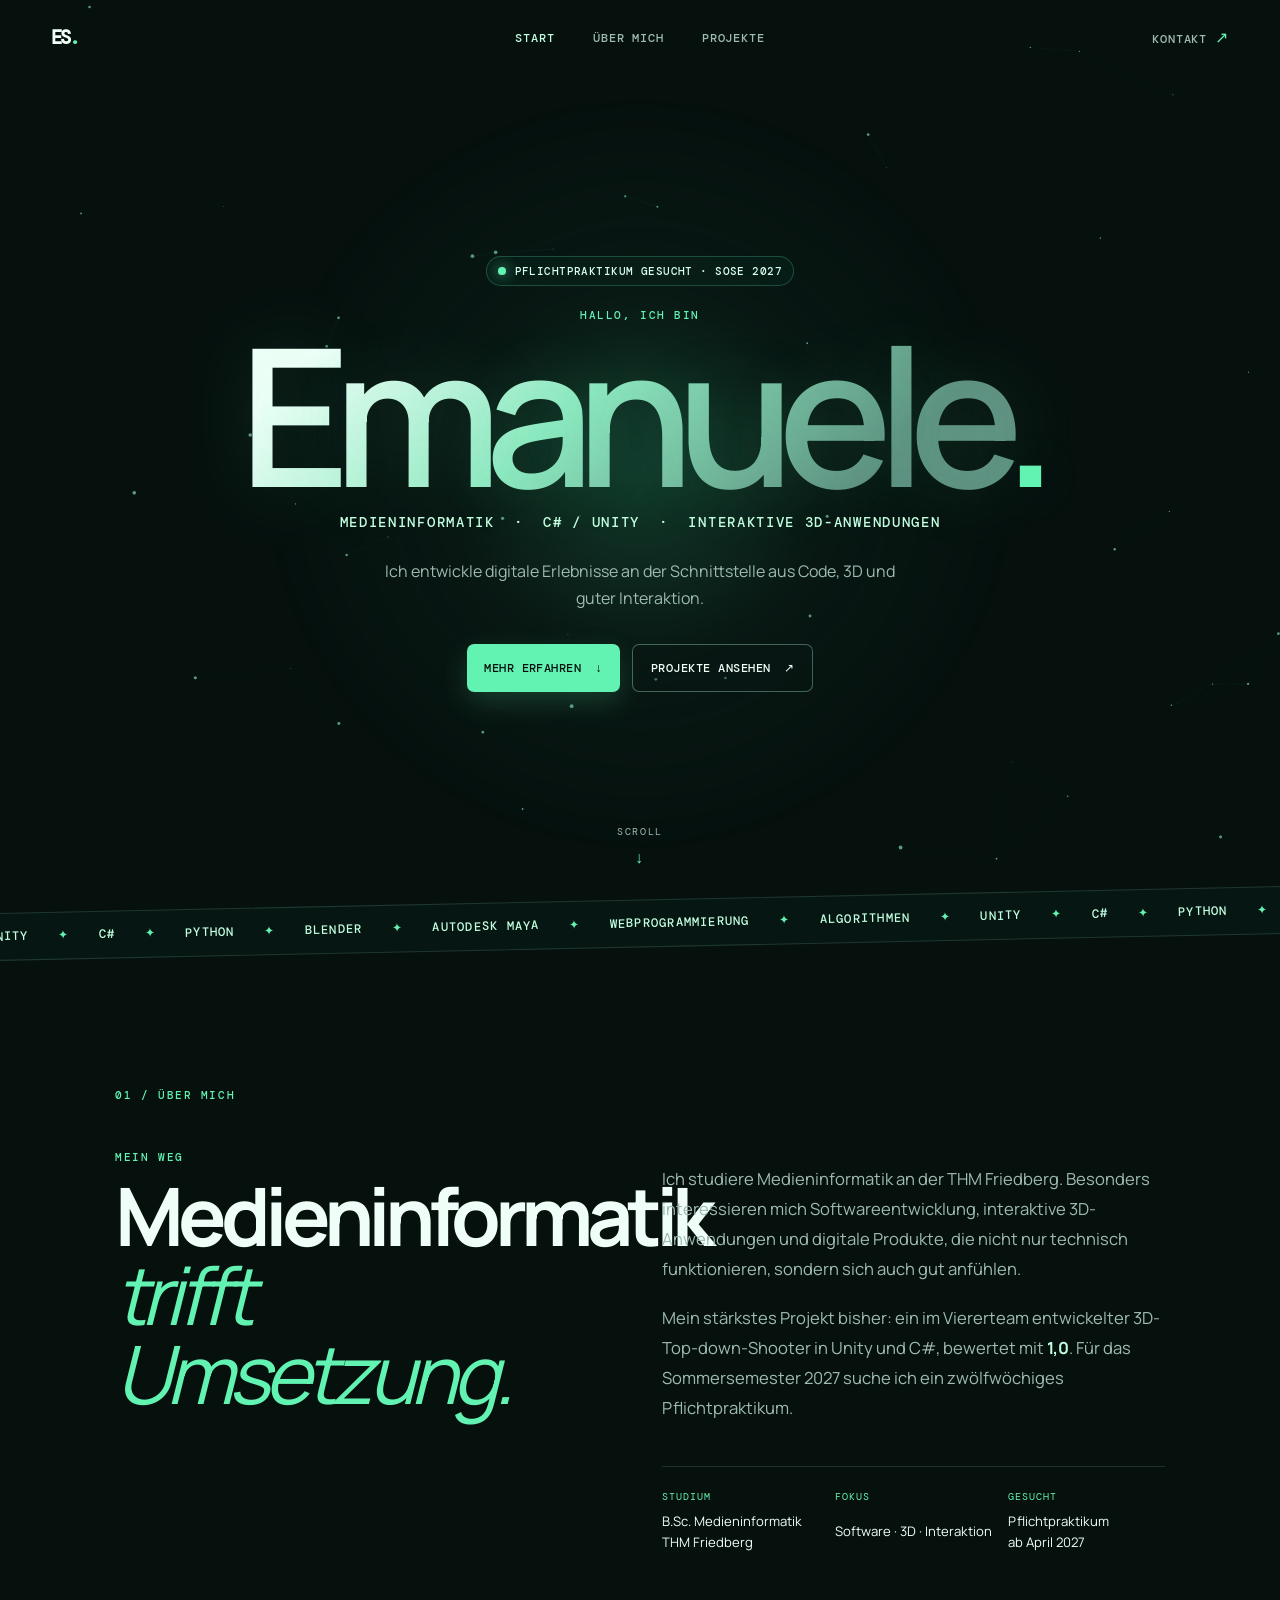
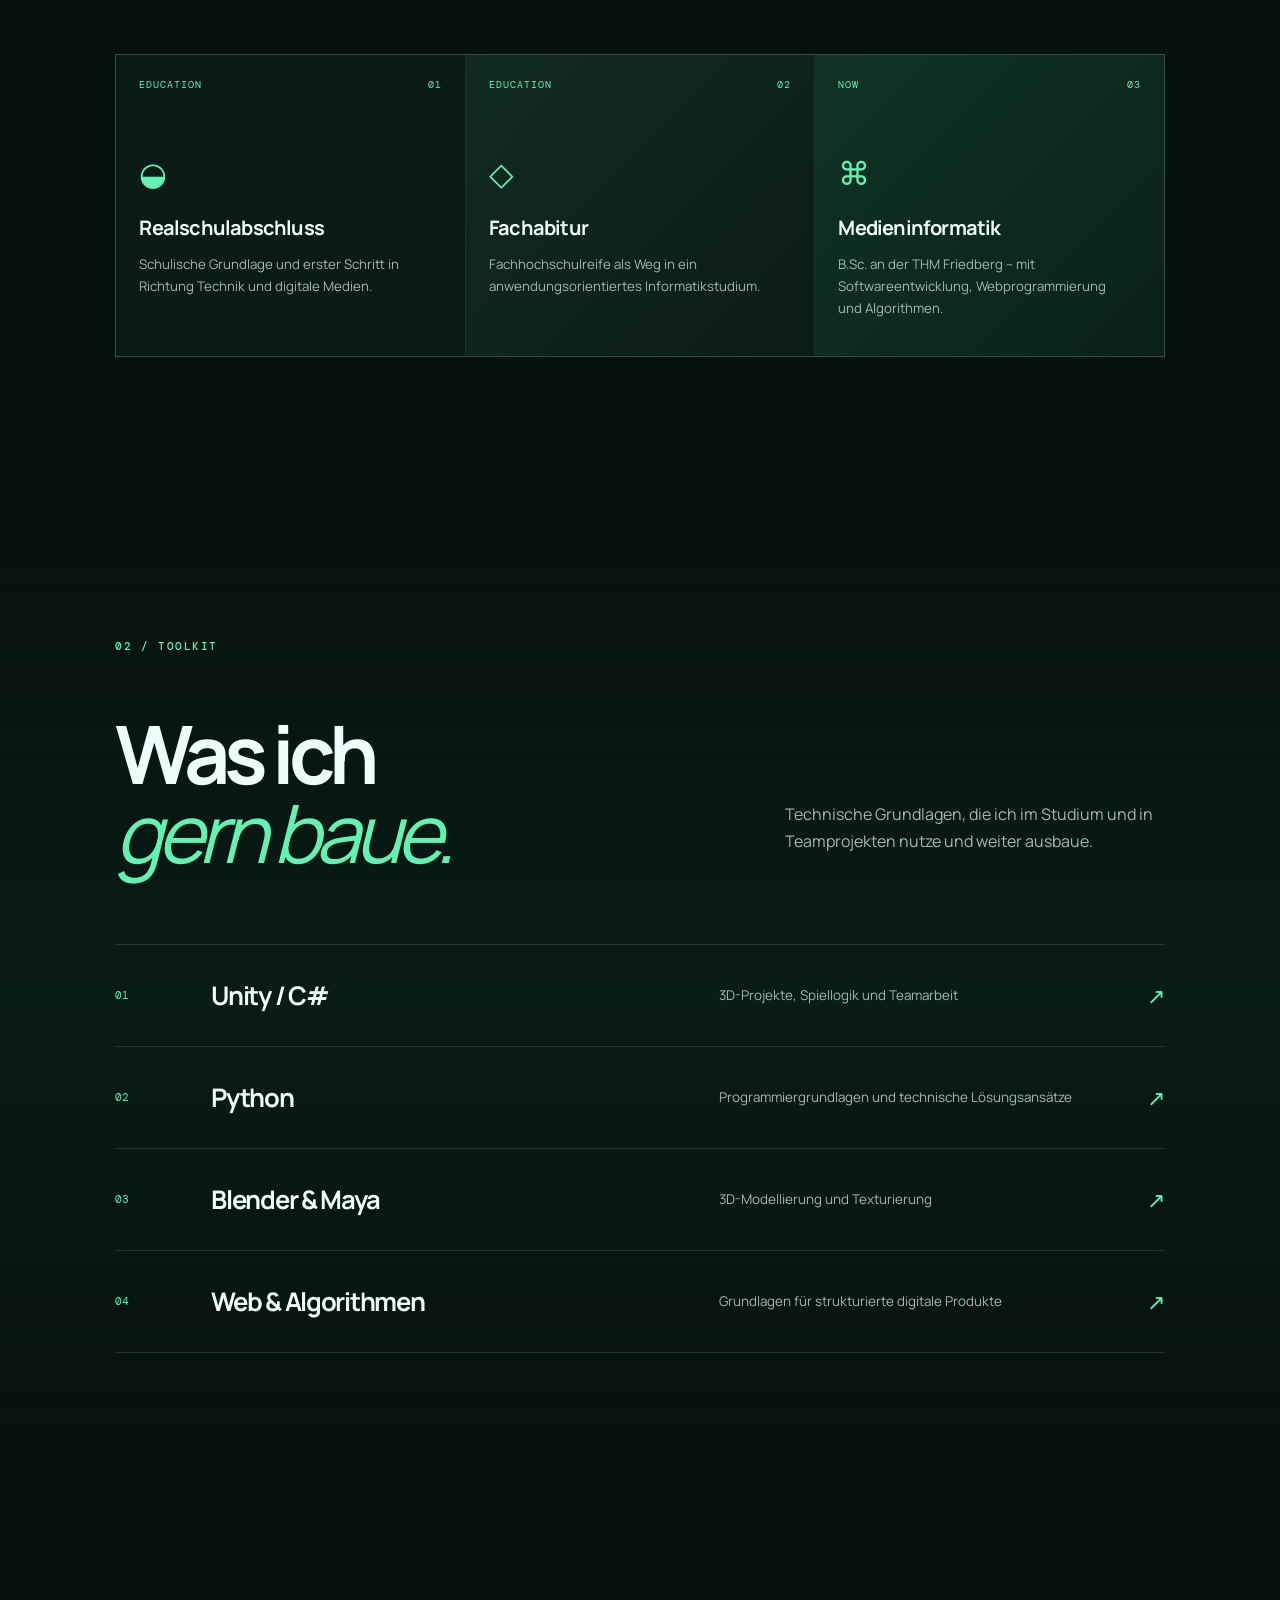
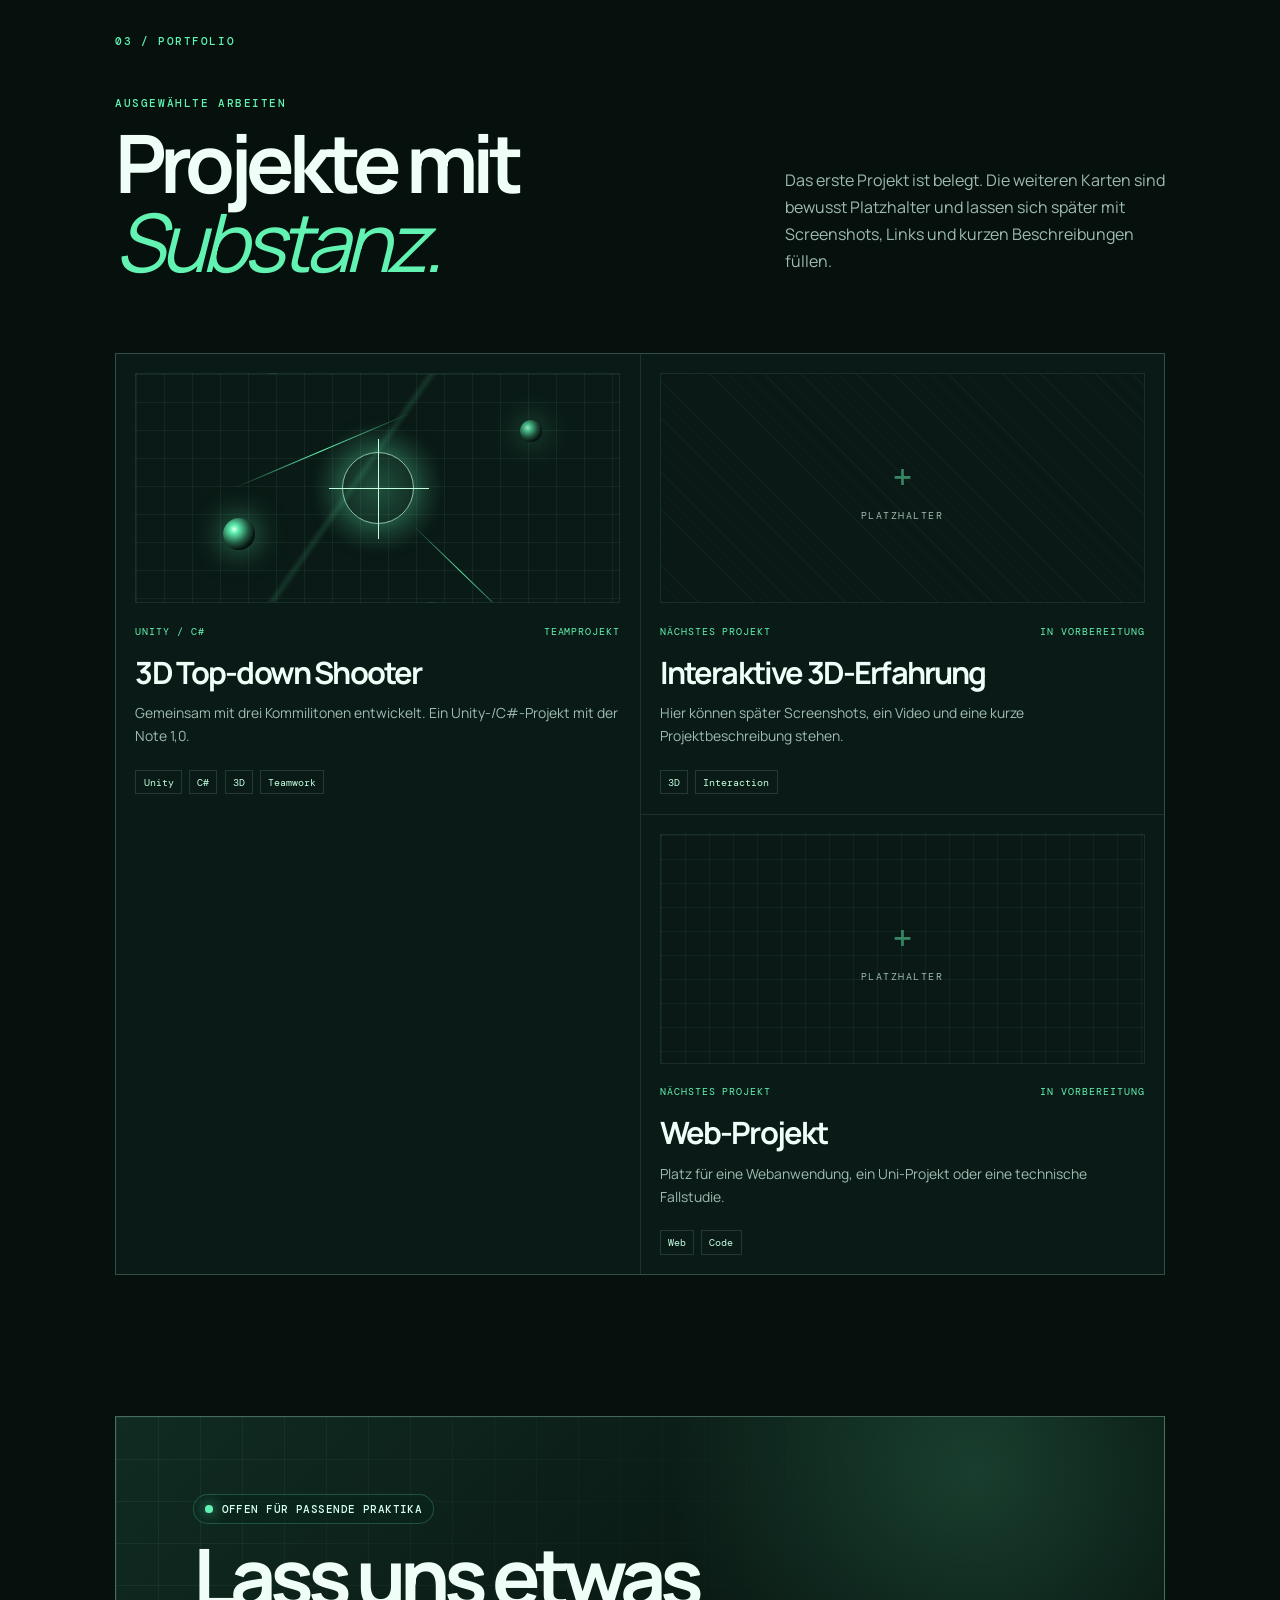
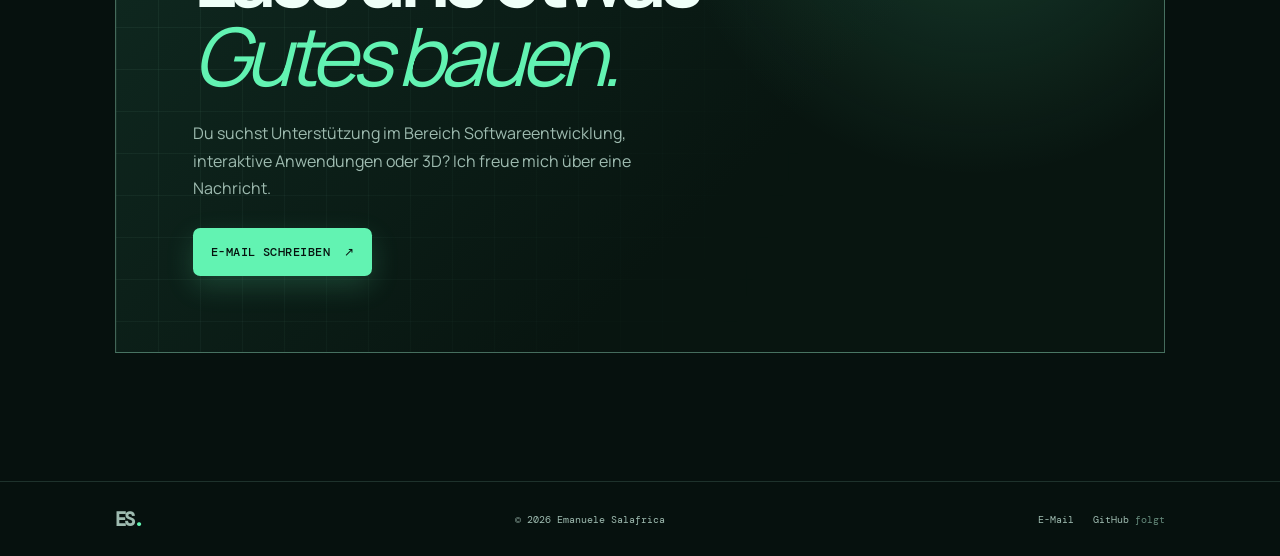
==== index.html @ 17dbca9c "Initial portfolio site" ====
<!doctype html>
<html lang="de">
  <head>
    <meta charset="UTF-8" />
    <meta name="viewport" content="width=device-width, initial-scale=1.0" />
    <meta name="description" content="Portfolio von Emanuele Salafrica – Medieninformatik, Softwareentwicklung und interaktive 3D-Anwendungen." />
    <meta name="theme-color" content="#06110e" />
    <title>Emanuele Salafrica — Portfolio</title>
    <link rel="preconnect" href="https://fonts.googleapis.com" />
    <link rel="preconnect" href="https://fonts.gstatic.com" crossorigin />
    <link href="https://fonts.googleapis.com/css2?family=DM+Mono:wght@400;500&family=Manrope:wght@400;500;600;700;800&display=swap" rel="stylesheet" />
    <link rel="stylesheet" href="styles.css" />
  </head>
  <body>
    <a class="skip-link" href="#content">Zum Inhalt springen</a>
    <canvas id="constellation" aria-hidden="true"></canvas>

    <header class="site-header">
      <a class="wordmark" href="#start" aria-label="Zur Startseite">ES<span>.</span></a>
      <nav aria-label="Hauptnavigation">
        <a class="nav-link active" href="#start">Start</a>
        <a class="nav-link" href="#ueber-mich">Über mich</a>
        <a class="nav-link" href="#projekte">Projekte</a>
      </nav>
      <a class="header-contact" href="mailto:Emanuele_25.03.97@hotmail.com">Kontakt <span>↗</span></a>
    </header>

    <main id="content">
      <section class="hero section" id="start" aria-labelledby="hero-title">
        <div class="hero-glow"></div>
        <div class="availability"><span></span> Pflichtpraktikum gesucht · SoSe 2027</div>
        <p class="eyebrow">Hallo, ich bin</p>
        <h1 id="hero-title">Emanuele<span>.</span></h1>
        <p class="hero-role">MEDIENINFORMATIK&nbsp;&nbsp;·&nbsp;&nbsp;C# / UNITY&nbsp;&nbsp;·&nbsp;&nbsp;INTERAKTIVE 3D-ANWENDUNGEN</p>
        <p class="hero-intro">Ich entwickle digitale Erlebnisse an der Schnittstelle aus Code, 3D und guter Interaktion.</p>
        <div class="hero-actions">
          <a class="button button-primary" href="#ueber-mich">Mehr erfahren <span>↓</span></a>
          <a class="button button-ghost" href="#projekte">Projekte ansehen <span>↗</span></a>
        </div>
        <a class="scroll-hint" href="#ueber-mich" aria-label="Zum Abschnitt Über mich scrollen">SCROLL <span>↓</span></a>
      </section>

      <section class="ticker" aria-label="Schwerpunkte">
        <div class="ticker-track">
          <span>UNITY</span><i>✦</i><span>C#</span><i>✦</i><span>PYTHON</span><i>✦</i><span>BLENDER</span><i>✦</i><span>AUTODESK MAYA</span><i>✦</i><span>WEBPROGRAMMIERUNG</span><i>✦</i><span>ALGORITHMEN</span><i>✦</i>
          <span>UNITY</span><i>✦</i><span>C#</span><i>✦</i><span>PYTHON</span><i>✦</i><span>BLENDER</span><i>✦</i><span>AUTODESK MAYA</span><i>✦</i><span>WEBPROGRAMMIERUNG</span><i>✦</i><span>ALGORITHMEN</span><i>✦</i>
        </div>
      </section>

      <section class="about section" id="ueber-mich" aria-labelledby="about-title">
        <div class="section-label">01 / ÜBER MICH</div>
        <div class="about-grid">
          <div>
            <p class="eyebrow">Mein Weg</p>
            <h2 id="about-title">Medieninformatik<br /><em>trifft Umsetzung.</em></h2>
          </div>
          <div class="about-copy">
            <p>Ich studiere Medieninformatik an der THM Friedberg. Besonders interessieren mich Softwareentwicklung, interaktive 3D-Anwendungen und digitale Produkte, die nicht nur technisch funktionieren, sondern sich auch gut anfühlen.</p>
            <p>Mein stärkstes Projekt bisher: ein im Viererteam entwickelter 3D-Top-down-Shooter in Unity und C#, bewertet mit <strong>1,0</strong>. Für das Sommersemester 2027 suche ich ein zwölfwöchiges Pflichtpraktikum.</p>
            <dl class="facts">
              <div><dt>STUDIUM</dt><dd>B.Sc. Medieninformatik<br />THM Friedberg</dd></div>
              <div><dt>FOKUS</dt><dd>Software · 3D · Interaktion</dd></div>
              <div><dt>GESUCHT</dt><dd>Pflichtpraktikum<br />ab April 2027</dd></div>
            </dl>
          </div>
        </div>

        <div class="timeline" aria-label="Ausbildung">
          <article class="timeline-card">
            <div class="card-top"><span>EDUCATION</span><span>01</span></div>
            <div class="timeline-icon">◒</div>
            <h3>Realschulabschluss</h3>
            <p>Schulische Grundlage und erster Schritt in Richtung Technik und digitale Medien.</p>
          </article>
          <article class="timeline-card featured">
            <div class="card-top"><span>EDUCATION</span><span>02</span></div>
            <div class="timeline-icon">◇</div>
            <h3>Fachabitur</h3>
            <p>Fachhochschulreife als Weg in ein anwendungsorientiertes Informatikstudium.</p>
          </article>
          <article class="timeline-card current">
            <div class="card-top"><span>NOW</span><span>03</span></div>
            <div class="timeline-icon">⌘</div>
            <h3>Medieninformatik</h3>
            <p>B.Sc. an der THM Friedberg – mit Softwareentwicklung, Webprogrammierung und Algorithmen.</p>
          </article>
        </div>
      </section>

      <section class="stack section" aria-labelledby="stack-title">
        <div class="section-label">02 / TOOLKIT</div>
        <div class="stack-heading">
          <h2 id="stack-title">Was ich<br /><em>gern baue.</em></h2>
          <p>Technische Grundlagen, die ich im Studium und in Teamprojekten nutze und weiter ausbaue.</p>
        </div>
        <div class="stack-list">
          <div class="stack-item"><span class="stack-number">01</span><h3>Unity / C#</h3><p>3D-Projekte, Spiellogik und Teamarbeit</p><span class="stack-arrow">↗</span></div>
          <div class="stack-item"><span class="stack-number">02</span><h3>Python</h3><p>Programmiergrundlagen und technische Lösungsansätze</p><span class="stack-arrow">↗</span></div>
          <div class="stack-item"><span class="stack-number">03</span><h3>Blender & Maya</h3><p>3D-Modellierung und Texturierung</p><span class="stack-arrow">↗</span></div>
          <div class="stack-item"><span class="stack-number">04</span><h3>Web & Algorithmen</h3><p>Grundlagen für strukturierte digitale Produkte</p><span class="stack-arrow">↗</span></div>
        </div>
      </section>

      <section class="projects section" id="projekte" aria-labelledby="projects-title">
        <div class="section-label">03 / PORTFOLIO</div>
        <div class="projects-heading">
          <div><p class="eyebrow">Ausgewählte Arbeiten</p><h2 id="projects-title">Projekte mit<br /><em>Substanz.</em></h2></div>
          <p>Das erste Projekt ist belegt. Die weiteren Karten sind bewusst Platzhalter und lassen sich später mit Screenshots, Links und kurzen Beschreibungen füllen.</p>
        </div>
        <div class="project-grid">
          <article class="project-card project-card-large">
            <div class="project-visual shooter-visual" aria-hidden="true"><span class="crosshair"></span><span class="shooter-orb orb-one"></span><span class="shooter-orb orb-two"></span><span class="shooter-line line-one"></span><span class="shooter-line line-two"></span></div>
            <div class="project-meta"><span>UNITY / C#</span><span>TEAMPROJEKT</span></div>
            <h3>3D Top-down Shooter</h3>
            <p>Gemeinsam mit drei Kommilitonen entwickelt. Ein Unity-/C#-Projekt mit der Note 1,0.</p>
            <div class="project-tags"><span>Unity</span><span>C#</span><span>3D</span><span>Teamwork</span></div>
          </article>
          <article class="project-card placeholder-card">
            <div class="project-visual placeholder-visual"><span>+</span><small>PLATZHALTER</small></div>
            <div class="project-meta"><span>NÄCHSTES PROJEKT</span><span>IN VORBEREITUNG</span></div>
            <h3>Interaktive 3D-Erfahrung</h3>
            <p>Hier können später Screenshots, ein Video und eine kurze Projektbeschreibung stehen.</p>
            <div class="project-tags"><span>3D</span><span>Interaction</span></div>
          </article>
          <article class="project-card placeholder-card">
            <div class="project-visual placeholder-visual grid-placeholder"><span>+</span><small>PLATZHALTER</small></div>
            <div class="project-meta"><span>NÄCHSTES PROJEKT</span><span>IN VORBEREITUNG</span></div>
            <h3>Web-Projekt</h3>
            <p>Platz für eine Webanwendung, ein Uni-Projekt oder eine technische Fallstudie.</p>
            <div class="project-tags"><span>Web</span><span>Code</span></div>
          </article>
        </div>
      </section>

      <section class="contact-section section" aria-labelledby="contact-title">
        <div class="contact-panel">
          <div class="availability"><span></span> Offen für passende Praktika</div>
          <h2 id="contact-title">Lass uns etwas<br /><em>Gutes bauen.</em></h2>
          <p>Du suchst Unterstützung im Bereich Softwareentwicklung, interaktive Anwendungen oder 3D? Ich freue mich über eine Nachricht.</p>
          <a class="button button-primary" href="mailto:Emanuele_25.03.97@hotmail.com">E-Mail schreiben <span>↗</span></a>
        </div>
      </section>
    </main>

    <footer class="site-footer">
      <a class="wordmark" href="#start" aria-label="Nach oben">ES<span>.</span></a>
      <p>© <span id="year"></span> Emanuele Salafrica</p>
      <div><a href="mailto:Emanuele_25.03.97@hotmail.com">E-Mail</a><a href="#">GitHub <span class="soon">folgt</span></a></div>
    </footer>
    <script src="script.js"></script>
  </body>
</html>
---- styles.css ----
:root {
  --ink: #06110e;
  --ink-soft: #0a1915;
  --panel: rgba(14, 38, 31, .72);
  --line: rgba(178, 255, 222, .14);
  --line-strong: rgba(178, 255, 222, .34);
  --text: #effff8;
  --muted: #9ebbb0;
  --mint: #62f3b2;
  --mint-bright: #c2ffe1;
  --accent: #8ae5ff;
  --display: "Manrope", sans-serif;
  --mono: "DM Mono", monospace;
}

* { box-sizing: border-box; }
html { scroll-behavior: smooth; background: var(--ink); }
body { margin: 0; color: var(--text); background: var(--ink); font-family: var(--display); overflow-x: hidden; }
a { color: inherit; text-decoration: none; }
.skip-link { position: fixed; z-index: 100; left: 1rem; top: -6rem; padding: .75rem 1rem; background: var(--mint); color: var(--ink); border-radius: 0 0 .6rem .6rem; font-weight: 800; }
.skip-link:focus { top: 0; }

#constellation { position: fixed; inset: 0; width: 100%; height: 100%; z-index: 0; opacity: .8; pointer-events: none; }
body::before { content: ""; position: fixed; inset: 0; z-index: -1; pointer-events: none; background-image: linear-gradient(rgba(145,255,210,.045) 1px, transparent 1px), linear-gradient(90deg, rgba(145,255,210,.045) 1px, transparent 1px); background-size: 64px 64px; mask-image: linear-gradient(to bottom, black 0%, rgba(0,0,0,.6) 52%, transparent 98%); }

.site-header { position: fixed; z-index: 10; top: 0; left: 0; right: 0; height: 76px; display: grid; grid-template-columns: 1fr auto 1fr; align-items: center; padding: 0 clamp(1.2rem, 4vw, 4.5rem); border-bottom: 1px solid transparent; transition: background .25s, border-color .25s, backdrop-filter .25s; }
.site-header.scrolled { background: rgba(6,17,14,.72); border-color: var(--line); backdrop-filter: blur(15px); }
.wordmark { justify-self: start; font: 700 1.2rem/1 var(--mono); letter-spacing: -.1em; }
.wordmark span, h1 span { color: var(--mint); }
nav { display: flex; gap: clamp(1rem, 3vw, 3rem); }
.nav-link, .header-contact { color: var(--muted); font: 500 .74rem var(--mono); text-transform: uppercase; letter-spacing: .07em; transition: color .2s; }
.nav-link:hover, .nav-link.active, .header-contact:hover { color: var(--mint-bright); }
.header-contact { justify-self: end; }.header-contact span { color: var(--mint); font-size: 1rem; }

.section { position: relative; z-index: 1; padding-left: clamp(1.2rem, 9vw, 10rem); padding-right: clamp(1.2rem, 9vw, 10rem); }
.hero { min-height: 100svh; display: flex; flex-direction: column; align-items: center; justify-content: center; text-align: center; padding-top: 7rem; padding-bottom: 4rem; }
.hero-glow { position: absolute; width: min(62vw, 850px); aspect-ratio: 1; border-radius: 50%; background: radial-gradient(circle, rgba(71,244,174,.18), rgba(34,95,77,.09) 33%, transparent 67%); filter: blur(8px); animation: breathe 7s ease-in-out infinite; }
.availability { position: relative; display: inline-flex; align-items: center; gap: .55rem; margin-bottom: 1.35rem; padding: .45rem .7rem; color: #d7fff0; background: rgba(8,35,27,.54); border: 1px solid rgba(98,243,178,.24); border-radius: 999px; font: 500 .67rem var(--mono); letter-spacing: .04em; text-transform: uppercase; }
.availability span { width: .48rem; height: .48rem; border-radius: 50%; background: var(--mint); box-shadow: 0 0 14px var(--mint); animation: pulse 1.8s infinite; }
.eyebrow, .section-label { position: relative; margin: 0; color: var(--mint); font: 500 .7rem var(--mono); letter-spacing: .14em; text-transform: uppercase; }
.hero h1 { position: relative; margin: .5rem 0 .9rem; max-width: 95vw; font-size: clamp(4.4rem, 15vw, 13rem); font-weight: 600; letter-spacing: -.09em; line-height: .88; color: transparent; background: linear-gradient(135deg, #f0fff9 10%, #8ee8c0 42%, #5f8f80 80%); background-clip: text; -webkit-background-clip: text; text-shadow: 0 0 70px rgba(98,243,178,.13); }
.hero-role { position: relative; max-width: 750px; margin: 0; color: var(--mint-bright); font: 500 clamp(.68rem, 1.1vw, .88rem) var(--mono); letter-spacing: .12em; }
.hero-intro { position: relative; max-width: 530px; margin: 1.7rem auto 0; color: var(--muted); font-size: 1rem; line-height: 1.7; }
.hero-actions { position: relative; display: flex; flex-wrap: wrap; justify-content: center; gap: .75rem; margin-top: 2rem; }
.button { display: inline-flex; align-items: center; gap: .85rem; min-height: 48px; padding: 0 1.1rem; border-radius: .45rem; font: 500 .76rem var(--mono); text-transform: uppercase; letter-spacing: .04em; transition: transform .2s, background .2s, border-color .2s; }
.button:hover { transform: translateY(-3px); }.button-primary { color: var(--ink); background: var(--mint); box-shadow: 0 10px 28px rgba(98,243,178,.18); }.button-primary:hover { background: var(--mint-bright); }.button-ghost { border: 1px solid var(--line-strong); color: var(--text); background: rgba(10,25,21,.3); }.button-ghost:hover { border-color: var(--mint); }
.scroll-hint { position: absolute; bottom: 2rem; color: var(--muted); font: .62rem var(--mono); letter-spacing: .16em; }.scroll-hint span { display: block; margin-top: .55rem; color: var(--mint); font-size: 1rem; animation: bob 1.5s ease-in-out infinite; }

.ticker { position: relative; z-index: 1; overflow: hidden; padding: .9rem 0; border-top: 1px solid var(--line); border-bottom: 1px solid var(--line); background: rgba(8,28,22,.55); transform: rotate(-1.2deg) scale(1.02); }
.ticker-track { display: flex; align-items: center; width: max-content; gap: 1.8rem; color: var(--mint-bright); font: 500 .75rem var(--mono); letter-spacing: .09em; white-space: nowrap; animation: marquee 30s linear infinite; }.ticker i { color: var(--mint); font-style: normal; }

.about, .stack, .projects { padding-top: clamp(6rem, 11vw, 11rem); padding-bottom: clamp(6rem, 11vw, 11rem); }.section-label { margin-bottom: 3rem; }
.about-grid { display: grid; grid-template-columns: minmax(0, .9fr) minmax(0, 1.05fr); gap: clamp(2.5rem, 9vw, 11rem); }.about h2, .stack h2, .projects h2, .contact-section h2 { margin: .8rem 0 0; font-size: clamp(2.8rem, 6.3vw, 6.4rem); line-height: .98; letter-spacing: -.075em; }.about h2 em, .stack h2 em, .projects h2 em, .contact-section h2 em { font-weight: 400; color: var(--mint); }.about-copy { padding-top: .9rem; color: var(--muted); font-size: clamp(1rem, 1.3vw, 1.17rem); line-height: 1.8; }.about-copy p { margin: 0 0 1.2rem; }.about-copy strong { color: var(--mint-bright); }.facts { display: grid; grid-template-columns: repeat(3, 1fr); gap: 1rem; margin: 2.7rem 0 0; padding-top: 1.45rem; border-top: 1px solid var(--line); }.facts div { display: grid; gap: .5rem; }.facts dt { color: var(--mint); font: .62rem var(--mono); letter-spacing: .1em; }.facts dd { margin: 0; color: var(--text); font-size: .82rem; line-height: 1.55; }
.timeline { display: grid; grid-template-columns: repeat(3, 1fr); gap: 1px; margin-top: clamp(4rem, 8vw, 8rem); border: 1px solid var(--line); background: var(--line); }.timeline-card { min-height: 280px; padding: 1.45rem; background: #0a1a16; transition: background .2s, transform .2s; }.timeline-card:hover { position: relative; z-index: 1; background: #10271f; transform: translateY(-7px); }.timeline-card.featured { background: linear-gradient(135deg, #112b22, #0b1b17); }.timeline-card.current { background: linear-gradient(135deg, #103326, #0a2119); }.card-top, .project-meta { display: flex; justify-content: space-between; color: var(--mint); font: .61rem var(--mono); letter-spacing: .1em; }.timeline-icon { margin: 3.7rem 0 1.2rem; color: var(--mint); font-size: 2rem; }.timeline-card h3 { margin: 0; font-size: 1.25rem; letter-spacing: -.04em; }.timeline-card p { max-width: 290px; color: var(--muted); font-size: .83rem; line-height: 1.65; }

.stack { background: linear-gradient(180deg, transparent, rgba(16,49,38,.35), transparent); }.stack-heading, .projects-heading { display: flex; justify-content: space-between; align-items: flex-end; gap: 2rem; }.stack-heading > p, .projects-heading > p { max-width: 380px; color: var(--muted); line-height: 1.7; }.stack-list { margin-top: 4.5rem; border-top: 1px solid var(--line); }.stack-item { display: grid; grid-template-columns: 80px minmax(180px, 1fr) minmax(170px, .8fr) 36px; align-items: center; min-height: 102px; gap: 1rem; border-bottom: 1px solid var(--line); transition: padding .2s, background .2s; }.stack-item:hover { padding: 0 1.1rem; background: rgba(98,243,178,.055); }.stack-number { color: var(--mint); font: .7rem var(--mono); }.stack-item h3 { margin: 0; font-size: clamp(1.15rem, 2vw, 1.65rem); letter-spacing: -.05em; }.stack-item p { margin: 0; color: var(--muted); font-size: .84rem; }.stack-arrow { justify-self: end; color: var(--mint); font-size: 1.4rem; }

.projects-heading > p { margin: 0 0 .35rem; }.project-grid { display: grid; grid-template-columns: repeat(2, 1fr); gap: 1px; margin-top: 4.5rem; border: 1px solid var(--line); background: var(--line); }.project-card { min-height: 445px; padding: 1.2rem; background: #0a1a16; }.project-card-large { grid-row: span 2; }.project-visual { position: relative; height: 230px; overflow: hidden; margin-bottom: 1.35rem; border: 1px solid rgba(178,255,222,.09); background: radial-gradient(circle at 50% 35%, #234e3d 0, #0d201a 37%, #07130f 80%); }.shooter-visual { background-image: linear-gradient(125deg, transparent 45%, rgba(98,243,178,.12) 46%, transparent 47%), radial-gradient(circle at 50% 50%, rgba(98,243,178,.24), transparent 24%), linear-gradient(rgba(178,255,222,.06) 1px, transparent 1px), linear-gradient(90deg, rgba(178,255,222,.06) 1px, transparent 1px); background-size: auto, auto, 28px 28px, 28px 28px; }.crosshair { position: absolute; top: 50%; left: 50%; width: 72px; height: 72px; border: 1px solid rgba(194,255,225,.7); border-radius: 50%; transform: translate(-50%, -50%); box-shadow: 0 0 35px rgba(98,243,178,.42); }.crosshair::before, .crosshair::after { content: ""; position: absolute; background: var(--mint-bright); }.crosshair::before { width: 1px; height: 100px; left: 50%; top: -14px; }.crosshair::after { height: 1px; width: 100px; top: 50%; left: -14px; }.shooter-orb { position: absolute; width: 32px; aspect-ratio: 1; border-radius: 50%; background: radial-gradient(circle at 35% 35%, #ecfff5, #62f3b2 13%, #246048 46%, #07130f 70%); box-shadow: 0 0 30px rgba(98,243,178,.55); }.orb-one { left: 18%; bottom: 23%; }.orb-two { right: 16%; top: 20%; width: 22px; opacity: .8; }.shooter-line { position: absolute; height: 1px; background: linear-gradient(90deg, transparent, var(--mint), transparent); transform-origin: left center; }.line-one { left: 20%; top: 50%; width: 40%; transform: rotate(-23deg); }.line-two { right: 15%; bottom: 34%; width: 28%; transform: rotate(44deg); }.placeholder-visual { display: grid; place-items: center; align-content: center; gap: .55rem; background: repeating-linear-gradient(45deg, rgba(98,243,178,.035) 0 1px, transparent 1px 13px), #0a1915; }.placeholder-visual span { color: rgba(98,243,178,.5); font: 2.2rem var(--mono); }.placeholder-visual small { color: var(--muted); font: .62rem var(--mono); letter-spacing: .15em; }.grid-placeholder { background-image: linear-gradient(rgba(98,243,178,.06) 1px, transparent 1px), linear-gradient(90deg, rgba(98,243,178,.06) 1px, transparent 1px); background-size: 24px 24px; }.project-card h3 { margin: .8rem 0 .6rem; font-size: clamp(1.35rem, 2.4vw, 2rem); letter-spacing: -.06em; }.project-card p { max-width: 510px; min-height: 3.7em; margin: 0; color: var(--muted); font-size: .87rem; line-height: 1.65; }.project-tags { display: flex; flex-wrap: wrap; gap: .45rem; margin-top: 1rem; }.project-tags span { padding: .3rem .45rem; border: 1px solid var(--line); color: var(--mint-bright); font: .6rem var(--mono); }

.contact-section { padding-bottom: clamp(6rem, 10vw, 10rem); }.contact-panel { position: relative; overflow: hidden; padding: clamp(2rem, 6vw, 6rem); border: 1px solid var(--line-strong); background: radial-gradient(circle at 82% 10%, rgba(98,243,178,.18), transparent 31%), linear-gradient(135deg, #102b22, #081510 62%); }.contact-panel::after { content: ""; position: absolute; inset: 0; pointer-events: none; background-image: linear-gradient(rgba(178,255,222,.06) 1px, transparent 1px), linear-gradient(90deg, rgba(178,255,222,.06) 1px, transparent 1px); background-size: 42px 42px; mask-image: linear-gradient(110deg, black, transparent 67%); }.contact-panel > * { position: relative; z-index: 1; }.contact-panel h2 { max-width: 720px; }.contact-panel p { max-width: 500px; margin: 1.6rem 0; color: var(--muted); line-height: 1.7; }.contact-panel .availability { margin: 0; }
.site-footer { position: relative; z-index: 1; display: flex; justify-content: space-between; align-items: center; gap: 1rem; padding: 1.7rem clamp(1.2rem, 9vw, 10rem); border-top: 1px solid var(--line); color: var(--muted); font: .65rem var(--mono); }.site-footer p { margin: 0; }.site-footer > div { display: flex; gap: 1.2rem; }.site-footer a:hover { color: var(--mint); }.soon { color: #668b7c; }

@keyframes breathe { 50% { transform: scale(1.1); opacity: .75; } } @keyframes pulse { 50% { transform: scale(.65); opacity: .5; } } @keyframes bob { 50% { transform: translateY(5px); } } @keyframes marquee { to { transform: translateX(-50%); } }
@media (max-width: 760px) { .site-header { height: 62px; grid-template-columns: 1fr auto; }.site-header nav { display: none; }.header-contact { font-size: .64rem; }.section { padding-left: 1.25rem; padding-right: 1.25rem; }.hero { min-height: 780px; }.hero h1 { font-size: clamp(4rem, 21vw, 7rem); }.hero-role { line-height: 1.8; }.about-grid, .stack-heading, .projects-heading { display: block; }.about-copy { margin-top: 2rem; }.facts { grid-template-columns: 1fr; gap: 1.2rem; }.timeline, .project-grid { grid-template-columns: 1fr; }.timeline-card { min-height: 230px; }.project-card-large { grid-row: auto; }.stack-heading > p, .projects-heading > p { margin-top: 1.6rem; }.stack-item { grid-template-columns: 38px 1fr 25px; padding: 1.15rem 0; }.stack-item p { grid-column: 2 / 4; }.stack-item:hover { padding-left: .5rem; padding-right: .5rem; }.project-visual { height: 205px; }.site-footer { flex-wrap: wrap; }.site-footer p { order: 3; width: 100%; } }
@media (prefers-reduced-motion: reduce) { *, *::before, *::after { scroll-behavior: auto !important; animation-duration: .01ms !important; animation-iteration-count: 1 !important; transition-duration: .01ms !important; } }
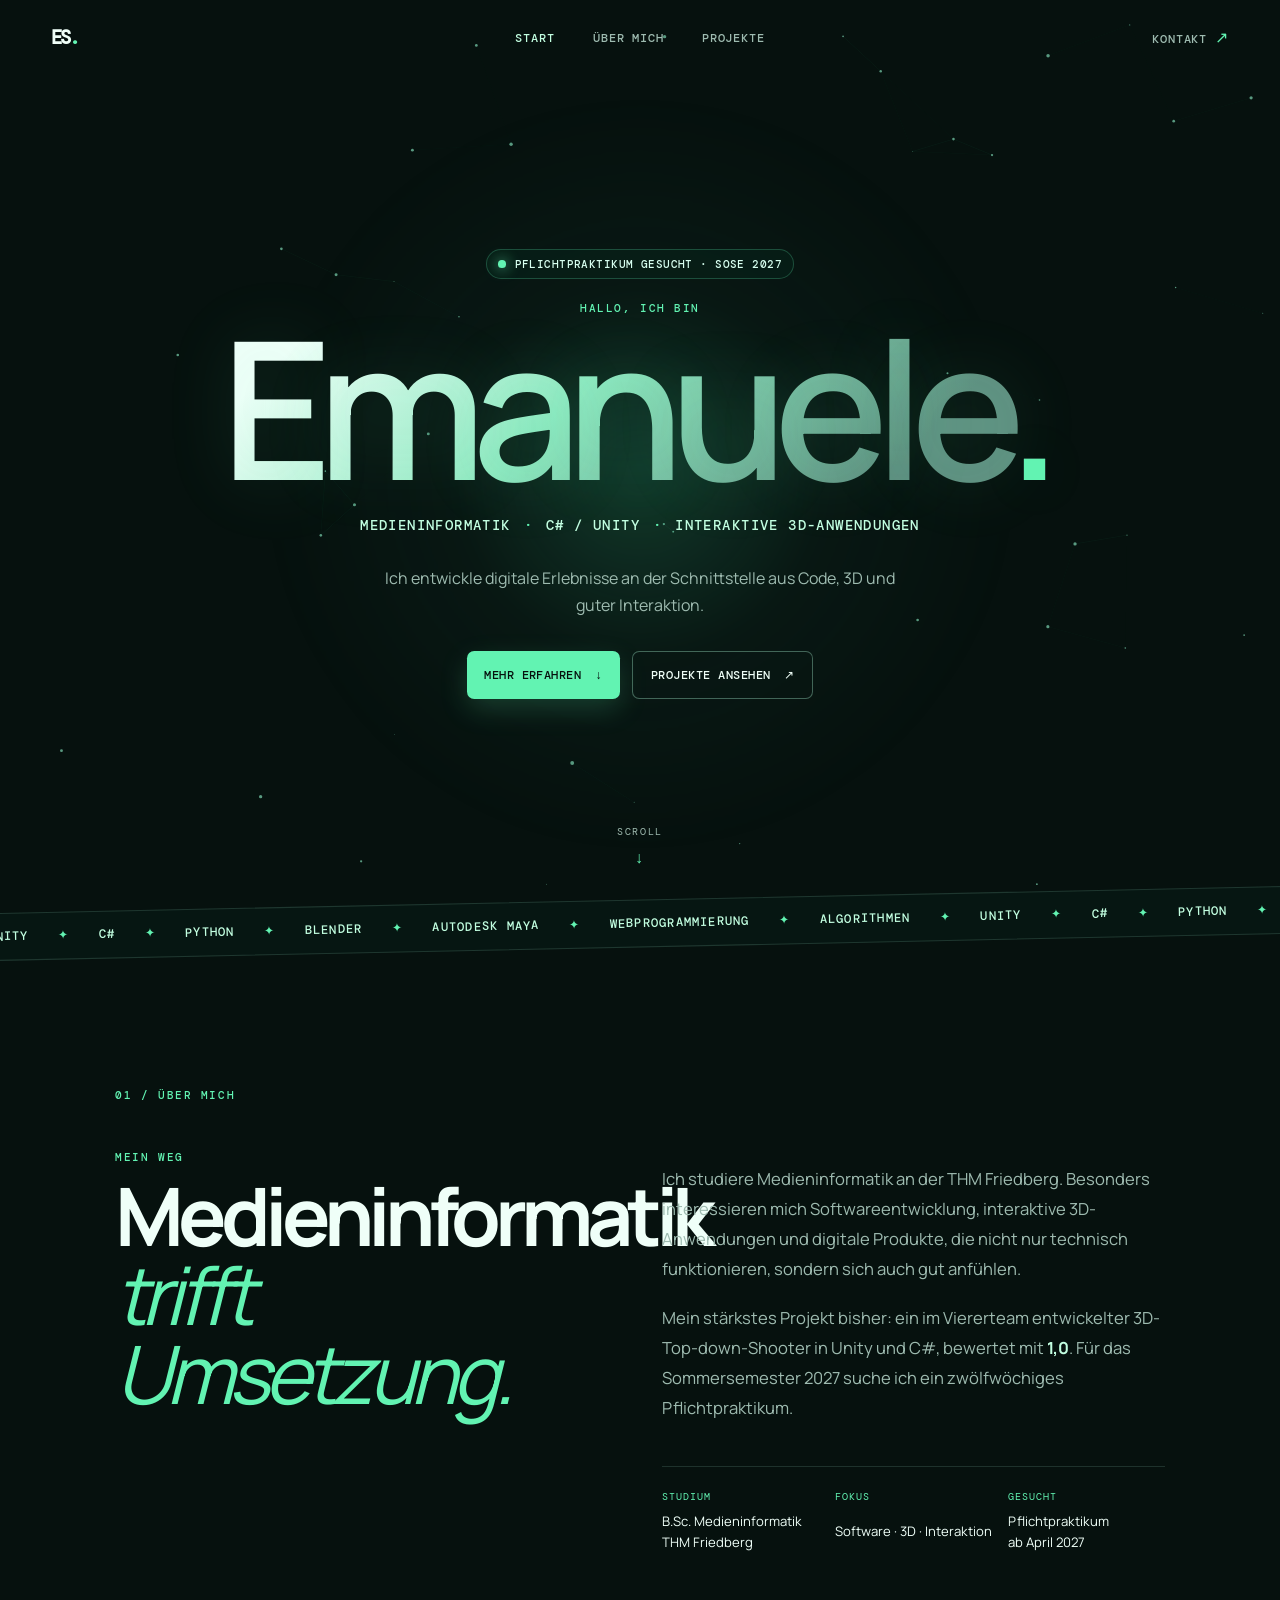
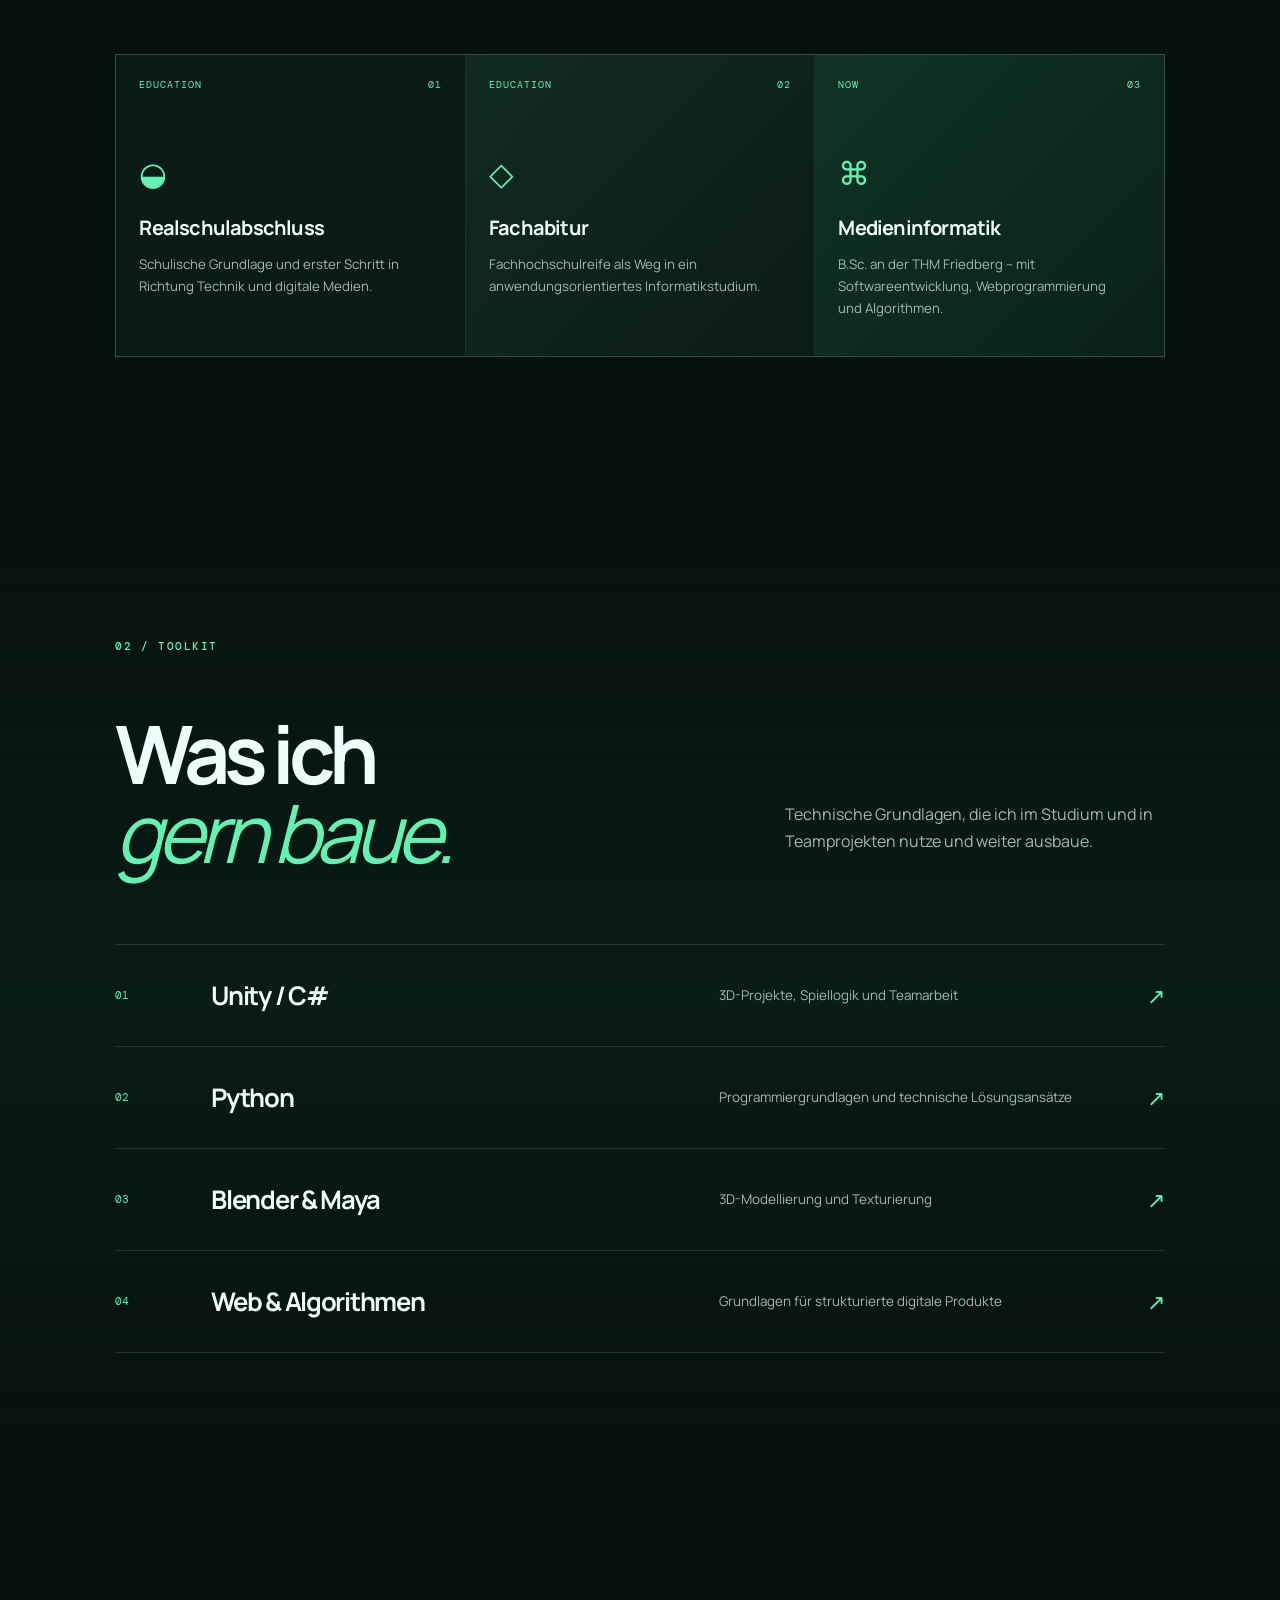
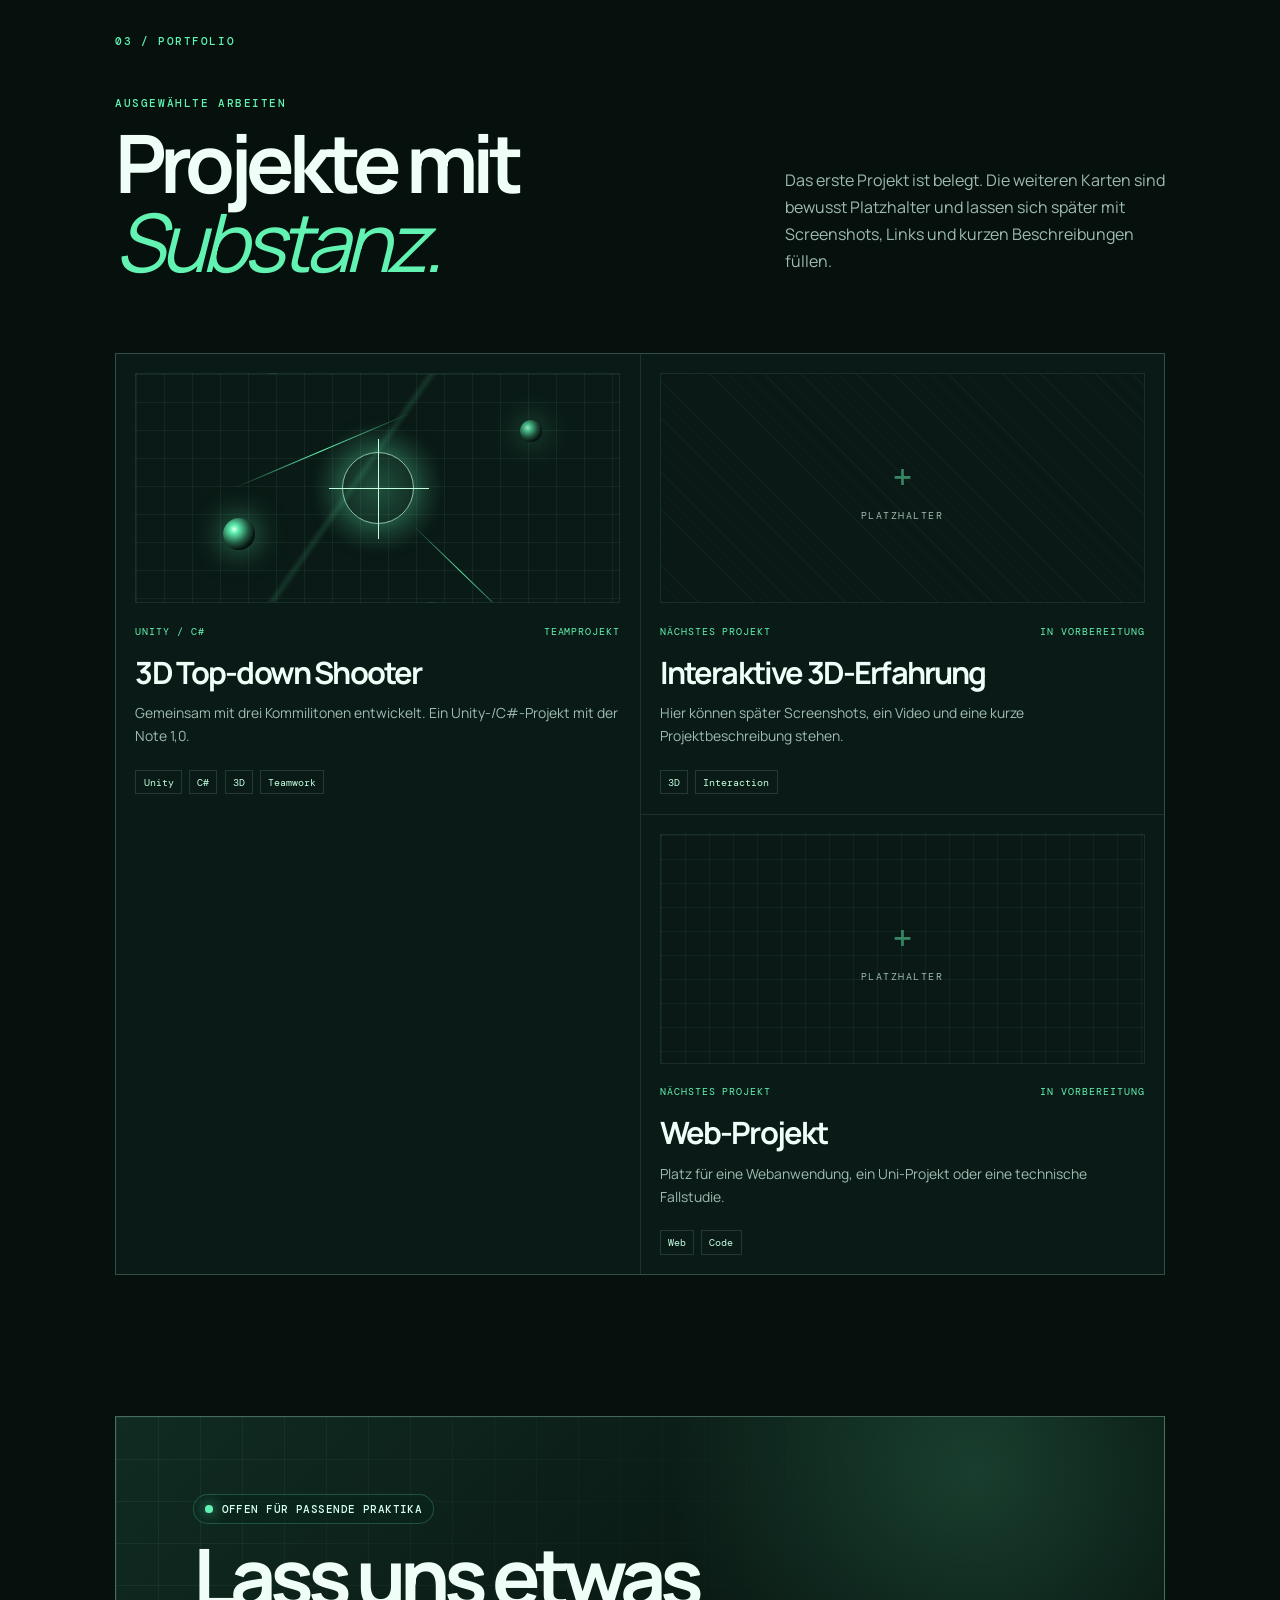
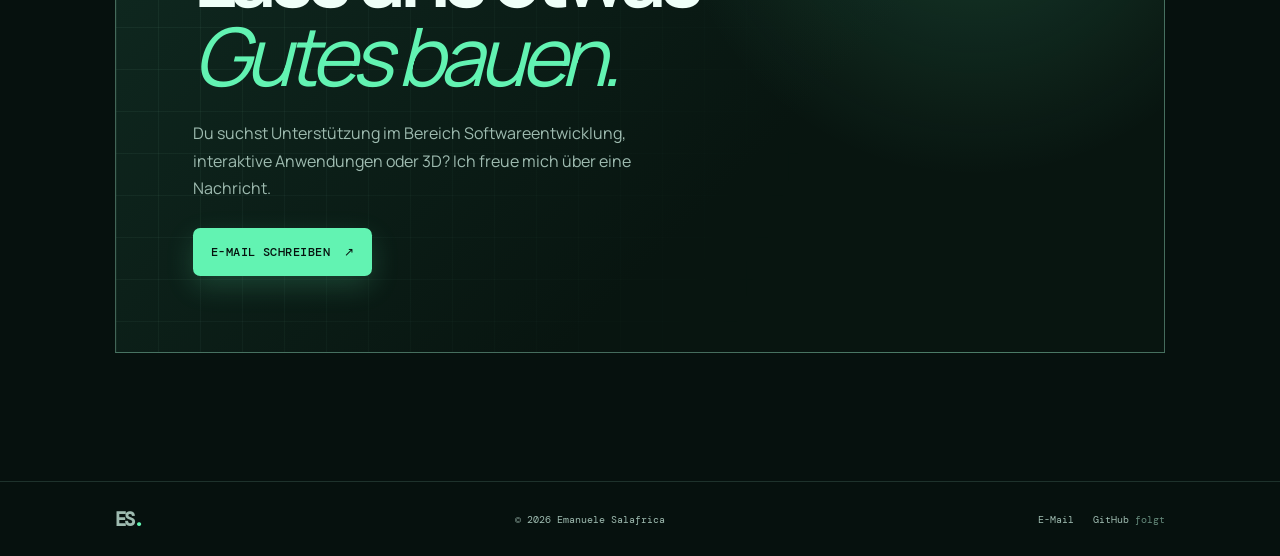
==== commit 4c0667e2: "Improve responsive typography" ====
--- a/index.html
+++ b/index.html
@@ -31,7 +31,7 @@
         <div class="availability"><span></span> Pflichtpraktikum gesucht · SoSe 2027</div>
         <p class="eyebrow">Hallo, ich bin</p>
         <h1 id="hero-title">Emanuele<span>.</span></h1>
-        <p class="hero-role">MEDIENINFORMATIK&nbsp;&nbsp;·&nbsp;&nbsp;C# / UNITY&nbsp;&nbsp;·&nbsp;&nbsp;INTERAKTIVE 3D-ANWENDUNGEN</p>
+        <p class="hero-role">MEDIENINFORMATIK <span>·</span> C# / UNITY <span>·</span> INTERAKTIVE 3D-ANWENDUNGEN</p>
         <p class="hero-intro">Ich entwickle digitale Erlebnisse an der Schnittstelle aus Code, 3D und guter Interaktion.</p>
         <div class="hero-actions">
           <a class="button button-primary" href="#ueber-mich">Mehr erfahren <span>↓</span></a>
--- a/styles.css
+++ b/styles.css
@@ -13,7 +13,7 @@
   --mono: "DM Mono", monospace;
 }
 
-* { box-sizing: border-box; }
+*, *::before, *::after { box-sizing: border-box; }
 html { scroll-behavior: smooth; background: var(--ink); }
 body { margin: 0; color: var(--text); background: var(--ink); font-family: var(--display); overflow-x: hidden; }
 a { color: inherit; text-decoration: none; }
@@ -38,8 +38,9 @@
 .availability { position: relative; display: inline-flex; align-items: center; gap: .55rem; margin-bottom: 1.35rem; padding: .45rem .7rem; color: #d7fff0; background: rgba(8,35,27,.54); border: 1px solid rgba(98,243,178,.24); border-radius: 999px; font: 500 .67rem var(--mono); letter-spacing: .04em; text-transform: uppercase; }
 .availability span { width: .48rem; height: .48rem; border-radius: 50%; background: var(--mint); box-shadow: 0 0 14px var(--mint); animation: pulse 1.8s infinite; }
 .eyebrow, .section-label { position: relative; margin: 0; color: var(--mint); font: 500 .7rem var(--mono); letter-spacing: .14em; text-transform: uppercase; }
-.hero h1 { position: relative; margin: .5rem 0 .9rem; max-width: 95vw; font-size: clamp(4.4rem, 15vw, 13rem); font-weight: 600; letter-spacing: -.09em; line-height: .88; color: transparent; background: linear-gradient(135deg, #f0fff9 10%, #8ee8c0 42%, #5f8f80 80%); background-clip: text; -webkit-background-clip: text; text-shadow: 0 0 70px rgba(98,243,178,.13); }
-.hero-role { position: relative; max-width: 750px; margin: 0; color: var(--mint-bright); font: 500 clamp(.68rem, 1.1vw, .88rem) var(--mono); letter-spacing: .12em; }
+.hero h1 { position: relative; margin: .5rem auto .9rem; max-width: 100%; padding: 0 .1em .04em .04em; font-size: clamp(4.4rem, 15vw, 13rem); font-weight: 600; letter-spacing: -.075em; line-height: .88; color: transparent; background: linear-gradient(135deg, #f0fff9 10%, #8ee8c0 42%, #5f8f80 80%); background-clip: text; -webkit-background-clip: text; text-shadow: 0 0 70px rgba(98,243,178,.13); }
+.hero-role { position: relative; width: min(100%, 750px); margin: 0; color: var(--mint-bright); font: 500 clamp(.68rem, 1.1vw, .88rem) var(--mono); letter-spacing: .1em; line-height: 1.65; overflow-wrap: anywhere; }
+.hero-role span { display: inline-block; margin: 0 .25em; color: var(--mint); }
 .hero-intro { position: relative; max-width: 530px; margin: 1.7rem auto 0; color: var(--muted); font-size: 1rem; line-height: 1.7; }
 .hero-actions { position: relative; display: flex; flex-wrap: wrap; justify-content: center; gap: .75rem; margin-top: 2rem; }
 .button { display: inline-flex; align-items: center; gap: .85rem; min-height: 48px; padding: 0 1.1rem; border-radius: .45rem; font: 500 .76rem var(--mono); text-transform: uppercase; letter-spacing: .04em; transition: transform .2s, background .2s, border-color .2s; }
@@ -61,5 +62,5 @@
 .site-footer { position: relative; z-index: 1; display: flex; justify-content: space-between; align-items: center; gap: 1rem; padding: 1.7rem clamp(1.2rem, 9vw, 10rem); border-top: 1px solid var(--line); color: var(--muted); font: .65rem var(--mono); }.site-footer p { margin: 0; }.site-footer > div { display: flex; gap: 1.2rem; }.site-footer a:hover { color: var(--mint); }.soon { color: #668b7c; }
 
 @keyframes breathe { 50% { transform: scale(1.1); opacity: .75; } } @keyframes pulse { 50% { transform: scale(.65); opacity: .5; } } @keyframes bob { 50% { transform: translateY(5px); } } @keyframes marquee { to { transform: translateX(-50%); } }
-@media (max-width: 760px) { .site-header { height: 62px; grid-template-columns: 1fr auto; }.site-header nav { display: none; }.header-contact { font-size: .64rem; }.section { padding-left: 1.25rem; padding-right: 1.25rem; }.hero { min-height: 780px; }.hero h1 { font-size: clamp(4rem, 21vw, 7rem); }.hero-role { line-height: 1.8; }.about-grid, .stack-heading, .projects-heading { display: block; }.about-copy { margin-top: 2rem; }.facts { grid-template-columns: 1fr; gap: 1.2rem; }.timeline, .project-grid { grid-template-columns: 1fr; }.timeline-card { min-height: 230px; }.project-card-large { grid-row: auto; }.stack-heading > p, .projects-heading > p { margin-top: 1.6rem; }.stack-item { grid-template-columns: 38px 1fr 25px; padding: 1.15rem 0; }.stack-item p { grid-column: 2 / 4; }.stack-item:hover { padding-left: .5rem; padding-right: .5rem; }.project-visual { height: 205px; }.site-footer { flex-wrap: wrap; }.site-footer p { order: 3; width: 100%; } }
+@media (max-width: 760px) { .site-header { height: 62px; grid-template-columns: 1fr auto; }.site-header nav { display: none; }.header-contact { font-size: .64rem; }.section { padding-left: 1.25rem; padding-right: 1.25rem; }.hero { min-height: 780px; }.hero h1 { padding-right: .13em; font-size: clamp(3.7rem, 19vw, 6.5rem); letter-spacing: -.065em; }.hero-role { max-width: 31rem; font-size: .7rem; letter-spacing: .06em; line-height: 1.9; }.hero-role span { margin: 0 .1em; }.about-grid, .stack-heading, .projects-heading { display: block; }.about-copy { margin-top: 2rem; }.facts { grid-template-columns: 1fr; gap: 1.2rem; }.timeline, .project-grid { grid-template-columns: 1fr; }.timeline-card { min-height: 230px; }.project-card-large { grid-row: auto; }.stack-heading > p, .projects-heading > p { margin-top: 1.6rem; }.stack-item { grid-template-columns: 38px 1fr 25px; padding: 1.15rem 0; }.stack-item p { grid-column: 2 / 4; }.stack-item:hover { padding-left: .5rem; padding-right: .5rem; }.project-visual { height: 205px; }.site-footer { flex-wrap: wrap; }.site-footer p { order: 3; width: 100%; } }
 @media (prefers-reduced-motion: reduce) { *, *::before, *::after { scroll-behavior: auto !important; animation-duration: .01ms !important; animation-iteration-count: 1 !important; transition-duration: .01ms !important; } }
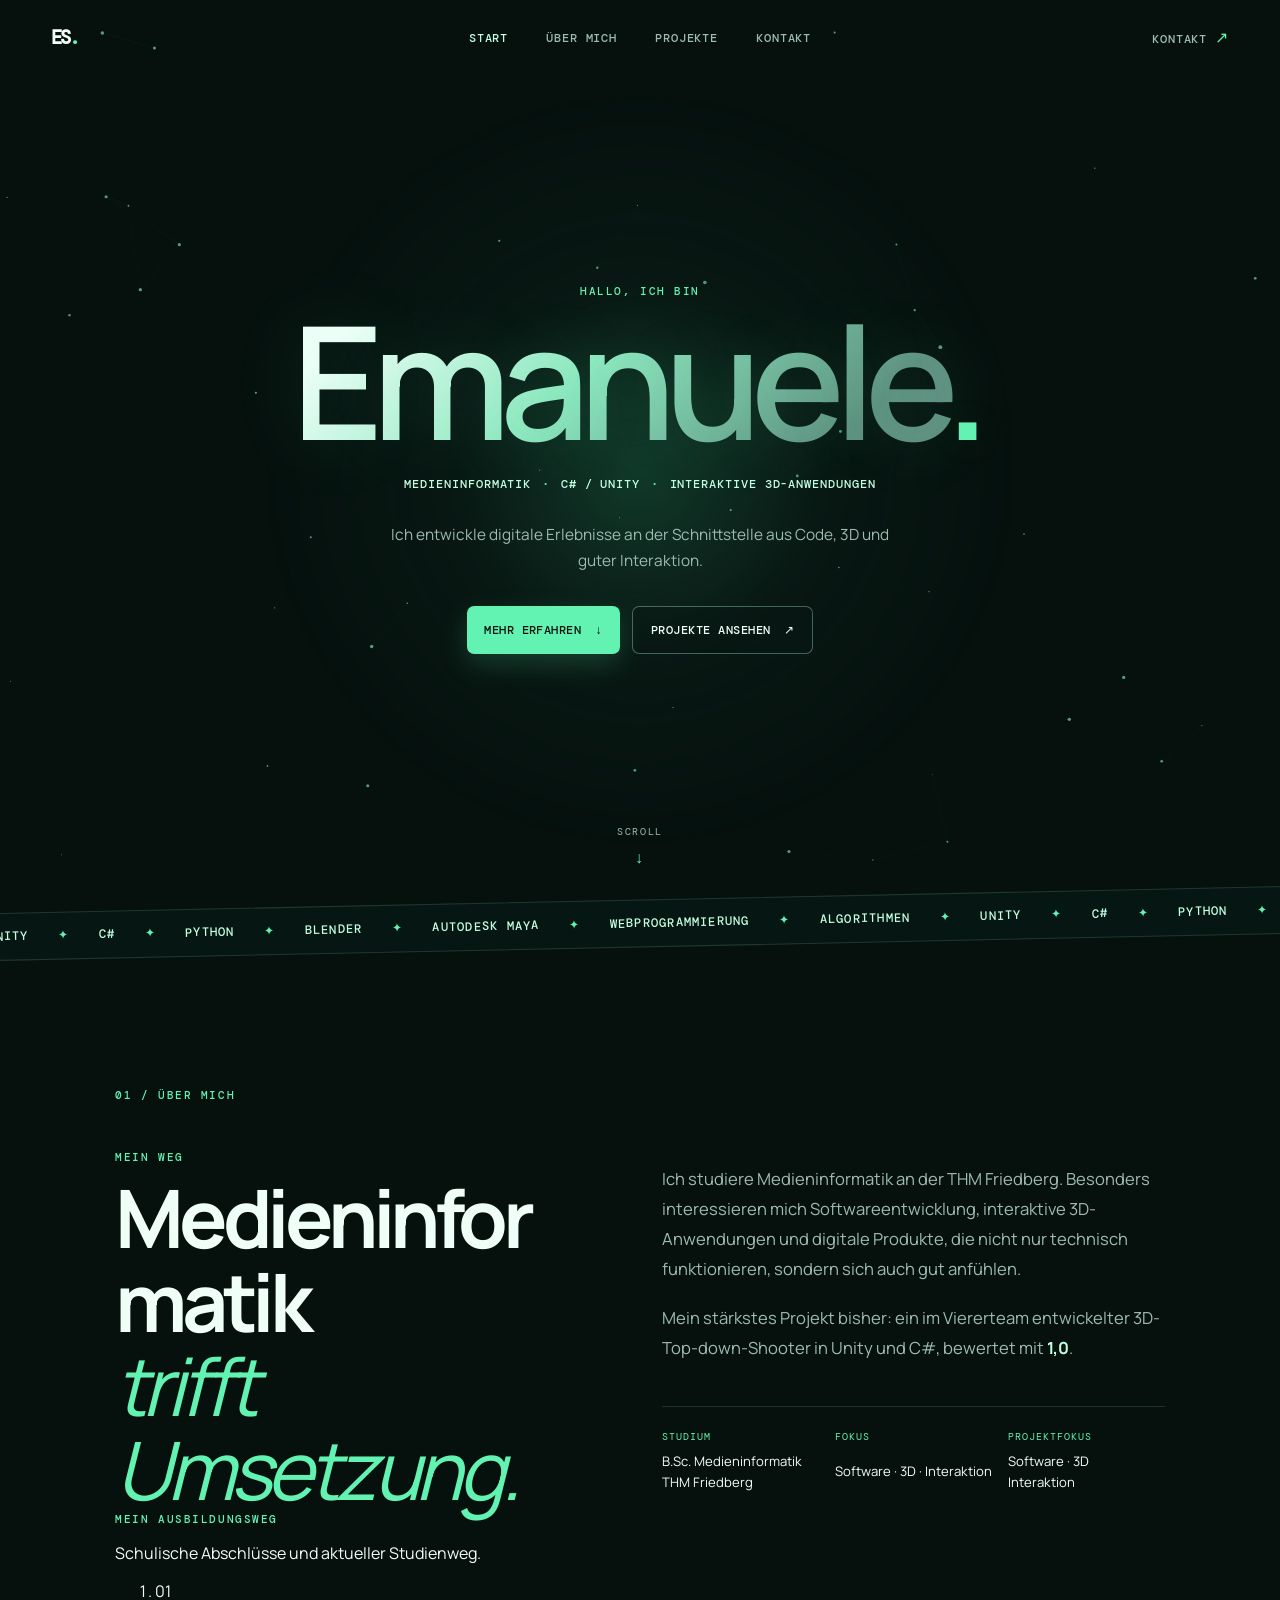
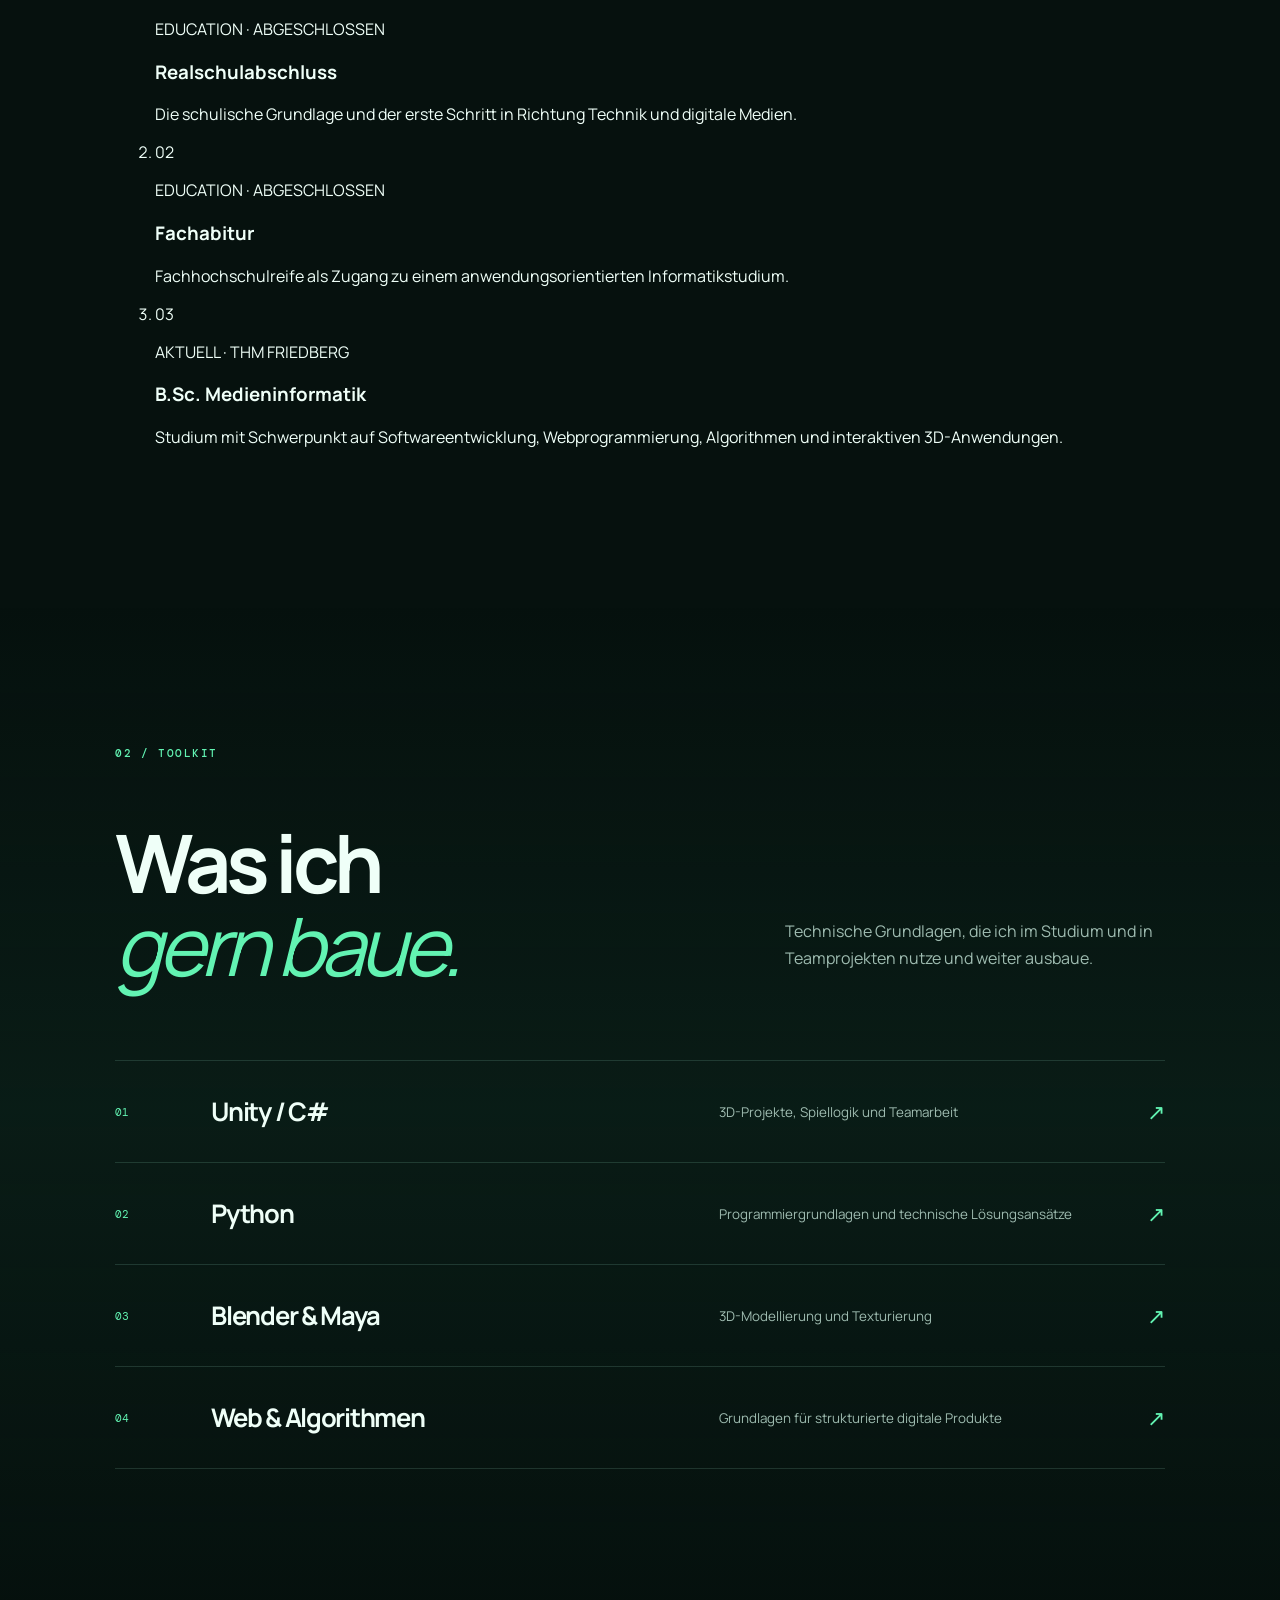
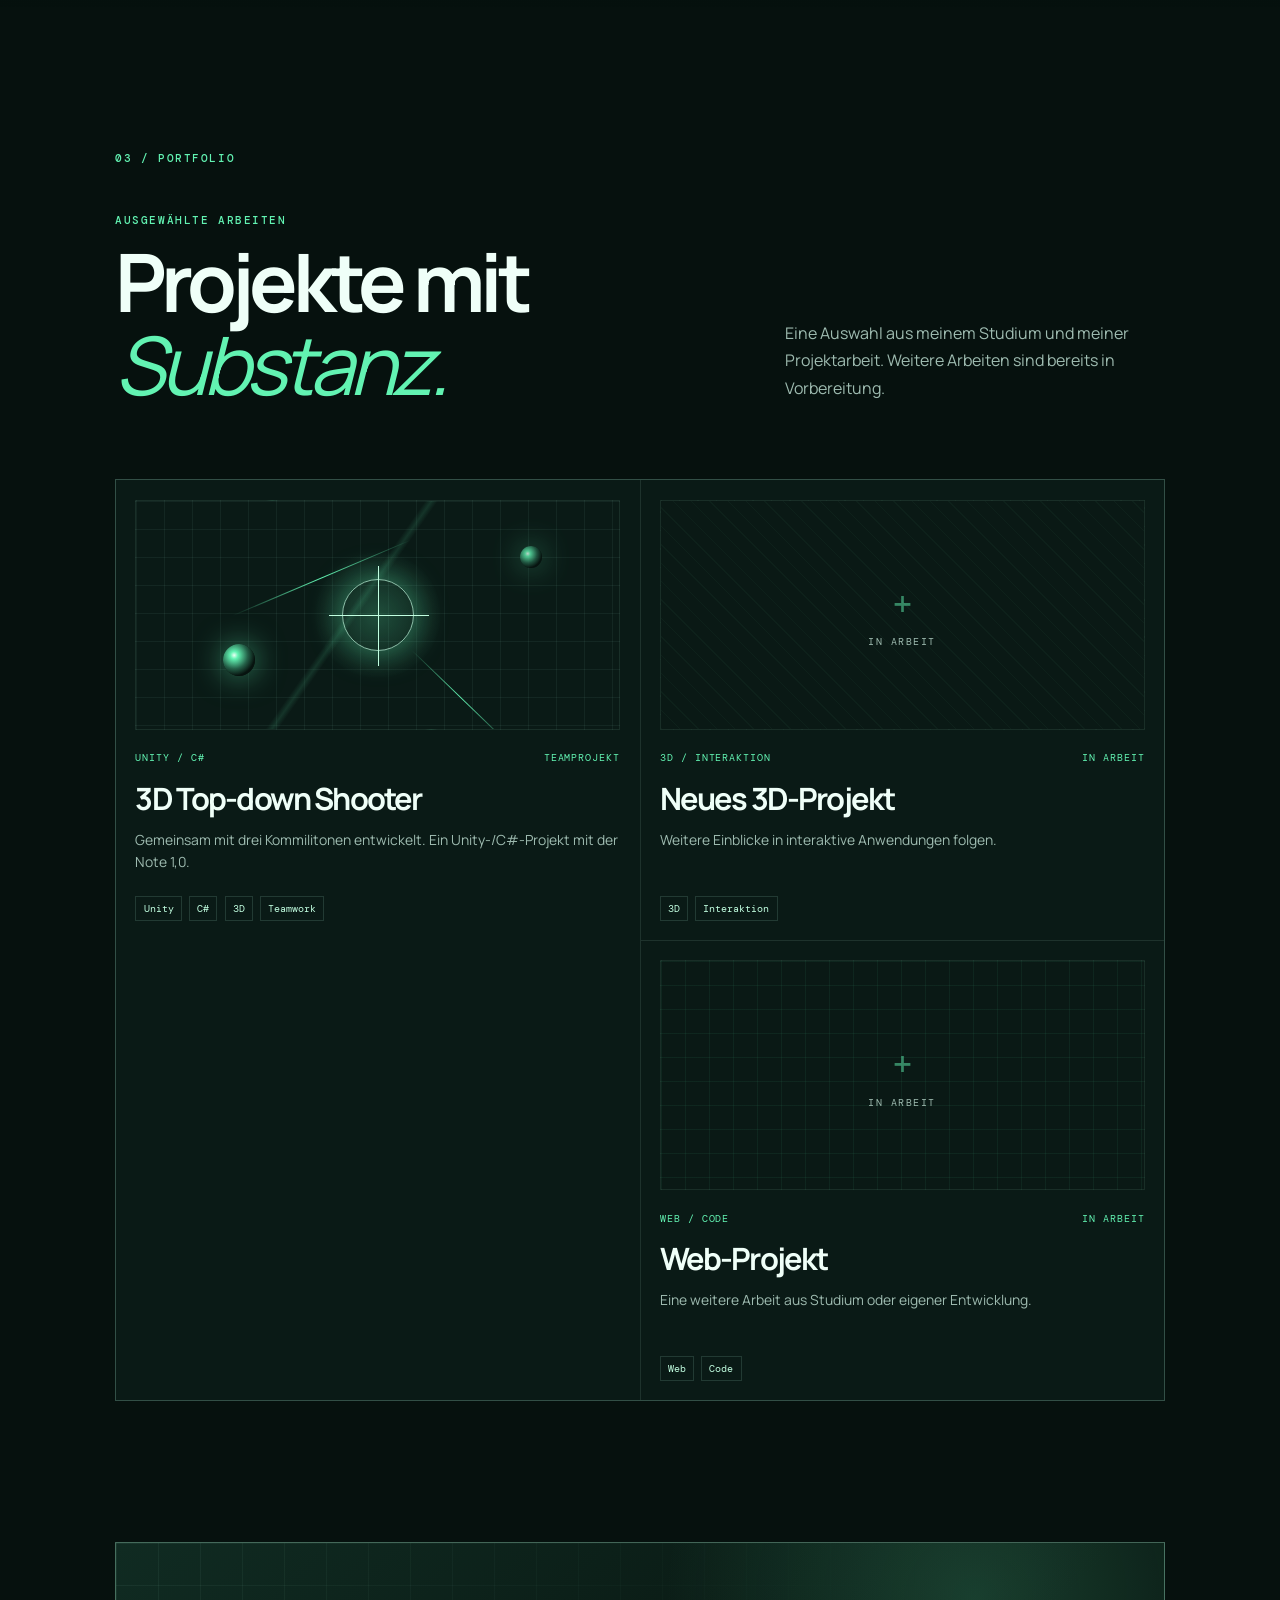
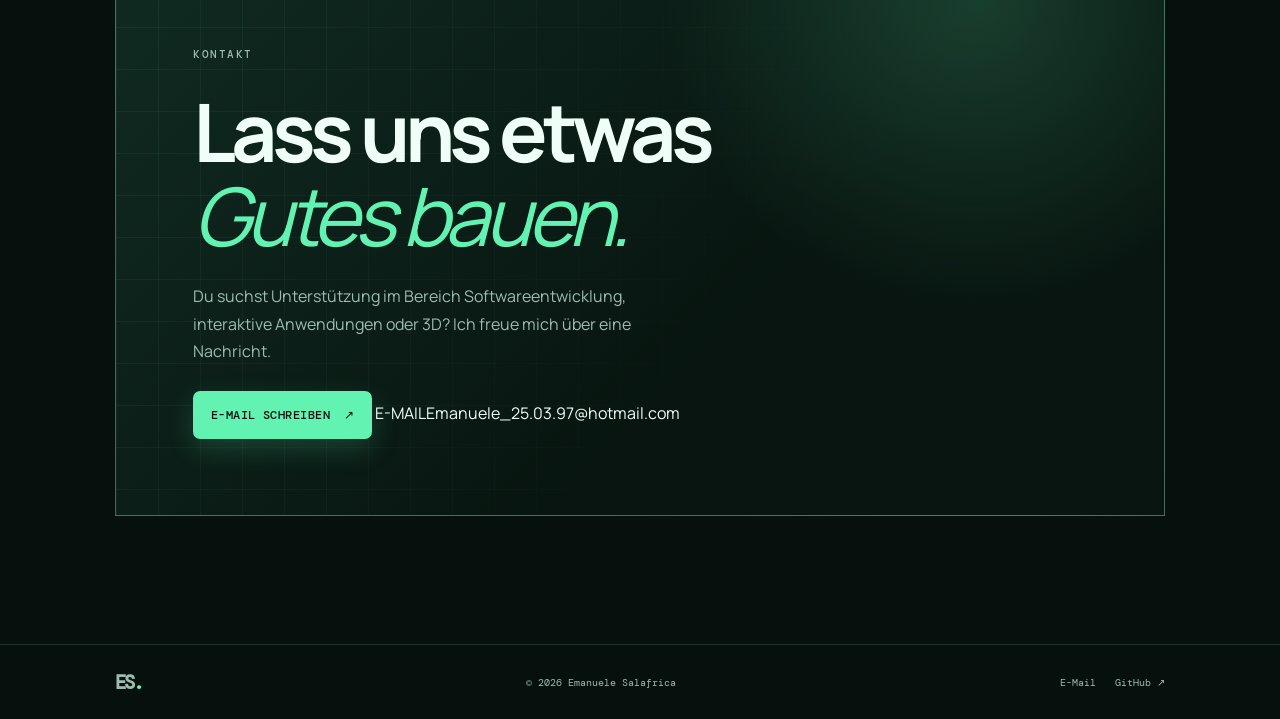
==== commit 0c0629dd: "Update contact section and project descriptionsVerbessere Kontakt und Ausbildungsweg" ====
--- a/index.html
+++ b/index.html
@@ -21,6 +21,7 @@
         <a class="nav-link active" href="#start">Start</a>
         <a class="nav-link" href="#ueber-mich">Über mich</a>
         <a class="nav-link" href="#projekte">Projekte</a>
+        <a class="nav-link" href="#kontakt">Kontakt</a>
       </nav>
       <a class="header-contact" href="mailto:Emanuele_25.03.97@hotmail.com">Kontakt <span>↗</span></a>
     </header>
@@ -28,7 +29,6 @@
     <main id="content">
       <section class="hero section" id="start" aria-labelledby="hero-title">
         <div class="hero-glow"></div>
-        <div class="availability"><span></span> Pflichtpraktikum gesucht · SoSe 2027</div>
         <p class="eyebrow">Hallo, ich bin</p>
         <h1 id="hero-title">Emanuele<span>.</span></h1>
         <p class="hero-role">MEDIENINFORMATIK <span>·</span> C# / UNITY <span>·</span> INTERAKTIVE 3D-ANWENDUNGEN</p>
@@ -56,34 +56,43 @@
           </div>
           <div class="about-copy">
             <p>Ich studiere Medieninformatik an der THM Friedberg. Besonders interessieren mich Softwareentwicklung, interaktive 3D-Anwendungen und digitale Produkte, die nicht nur technisch funktionieren, sondern sich auch gut anfühlen.</p>
-            <p>Mein stärkstes Projekt bisher: ein im Viererteam entwickelter 3D-Top-down-Shooter in Unity und C#, bewertet mit <strong>1,0</strong>. Für das Sommersemester 2027 suche ich ein zwölfwöchiges Pflichtpraktikum.</p>
+            <p>Mein stärkstes Projekt bisher: ein im Viererteam entwickelter 3D-Top-down-Shooter in Unity und C#, bewertet mit <strong>1,0</strong>.</p>
             <dl class="facts">
               <div><dt>STUDIUM</dt><dd>B.Sc. Medieninformatik<br />THM Friedberg</dd></div>
               <div><dt>FOKUS</dt><dd>Software · 3D · Interaktion</dd></div>
-              <div><dt>GESUCHT</dt><dd>Pflichtpraktikum<br />ab April 2027</dd></div>
+              <div><dt>PROJEKTFOKUS</dt><dd>Software · 3D<br />Interaktion</dd></div>
             </dl>
           </div>
         </div>
 
-        <div class="timeline" aria-label="Ausbildung">
-          <article class="timeline-card">
-            <div class="card-top"><span>EDUCATION</span><span>01</span></div>
-            <div class="timeline-icon">◒</div>
-            <h3>Realschulabschluss</h3>
-            <p>Schulische Grundlage und erster Schritt in Richtung Technik und digitale Medien.</p>
-          </article>
-          <article class="timeline-card featured">
-            <div class="card-top"><span>EDUCATION</span><span>02</span></div>
-            <div class="timeline-icon">◇</div>
-            <h3>Fachabitur</h3>
-            <p>Fachhochschulreife als Weg in ein anwendungsorientiertes Informatikstudium.</p>
-          </article>
-          <article class="timeline-card current">
-            <div class="card-top"><span>NOW</span><span>03</span></div>
-            <div class="timeline-icon">⌘</div>
-            <h3>Medieninformatik</h3>
-            <p>B.Sc. an der THM Friedberg – mit Softwareentwicklung, Webprogrammierung und Algorithmen.</p>
-          </article>
+        <div class="journey" aria-label="Mein Ausbildungsweg">
+          <div class="journey-heading"><p class="eyebrow">Mein Ausbildungsweg</p><p>Schulische Abschlüsse und aktueller Studienweg.</p></div>
+          <ol class="journey-list">
+            <li class="journey-item">
+              <span class="journey-step">01</span>
+              <article>
+                <p class="journey-type">EDUCATION · ABGESCHLOSSEN</p>
+                <h3>Realschulabschluss</h3>
+                <p>Die schulische Grundlage und der erste Schritt in Richtung Technik und digitale Medien.</p>
+              </article>
+            </li>
+            <li class="journey-item">
+              <span class="journey-step">02</span>
+              <article>
+                <p class="journey-type">EDUCATION · ABGESCHLOSSEN</p>
+                <h3>Fachabitur</h3>
+                <p>Fachhochschulreife als Zugang zu einem anwendungsorientierten Informatikstudium.</p>
+              </article>
+            </li>
+            <li class="journey-item journey-current">
+              <span class="journey-step">03</span>
+              <article>
+                <p class="journey-type">AKTUELL · THM FRIEDBERG</p>
+                <h3>B.Sc. Medieninformatik</h3>
+                <p>Studium mit Schwerpunkt auf Softwareentwicklung, Webprogrammierung, Algorithmen und interaktiven 3D-Anwendungen.</p>
+              </article>
+            </li>
+          </ol>
         </div>
       </section>
 
@@ -105,7 +114,7 @@
         <div class="section-label">03 / PORTFOLIO</div>
         <div class="projects-heading">
           <div><p class="eyebrow">Ausgewählte Arbeiten</p><h2 id="projects-title">Projekte mit<br /><em>Substanz.</em></h2></div>
-          <p>Das erste Projekt ist belegt. Die weiteren Karten sind bewusst Platzhalter und lassen sich später mit Screenshots, Links und kurzen Beschreibungen füllen.</p>
+          <p>Eine Auswahl aus meinem Studium und meiner Projektarbeit. Weitere Arbeiten sind bereits in Vorbereitung.</p>
         </div>
         <div class="project-grid">
           <article class="project-card project-card-large">
@@ -116,28 +125,31 @@
             <div class="project-tags"><span>Unity</span><span>C#</span><span>3D</span><span>Teamwork</span></div>
           </article>
           <article class="project-card placeholder-card">
-            <div class="project-visual placeholder-visual"><span>+</span><small>PLATZHALTER</small></div>
-            <div class="project-meta"><span>NÄCHSTES PROJEKT</span><span>IN VORBEREITUNG</span></div>
-            <h3>Interaktive 3D-Erfahrung</h3>
-            <p>Hier können später Screenshots, ein Video und eine kurze Projektbeschreibung stehen.</p>
-            <div class="project-tags"><span>3D</span><span>Interaction</span></div>
+            <div class="project-visual placeholder-visual"><span>+</span><small>IN ARBEIT</small></div>
+            <div class="project-meta"><span>3D / INTERAKTION</span><span>IN ARBEIT</span></div>
+            <h3>Neues 3D-Projekt</h3>
+            <p>Weitere Einblicke in interaktive Anwendungen folgen.</p>
+            <div class="project-tags"><span>3D</span><span>Interaktion</span></div>
           </article>
           <article class="project-card placeholder-card">
-            <div class="project-visual placeholder-visual grid-placeholder"><span>+</span><small>PLATZHALTER</small></div>
-            <div class="project-meta"><span>NÄCHSTES PROJEKT</span><span>IN VORBEREITUNG</span></div>
+            <div class="project-visual placeholder-visual grid-placeholder"><span>+</span><small>IN ARBEIT</small></div>
+            <div class="project-meta"><span>WEB / CODE</span><span>IN ARBEIT</span></div>
             <h3>Web-Projekt</h3>
-            <p>Platz für eine Webanwendung, ein Uni-Projekt oder eine technische Fallstudie.</p>
+            <p>Eine weitere Arbeit aus Studium oder eigener Entwicklung.</p>
             <div class="project-tags"><span>Web</span><span>Code</span></div>
           </article>
         </div>
       </section>
 
-      <section class="contact-section section" aria-labelledby="contact-title">
+      <section class="contact-section section" id="kontakt" aria-labelledby="contact-title">
         <div class="contact-panel">
-          <div class="availability"><span></span> Offen für passende Praktika</div>
+          <p class="eyebrow">Kontakt</p>
           <h2 id="contact-title">Lass uns etwas<br /><em>Gutes bauen.</em></h2>
           <p>Du suchst Unterstützung im Bereich Softwareentwicklung, interaktive Anwendungen oder 3D? Ich freue mich über eine Nachricht.</p>
-          <a class="button button-primary" href="mailto:Emanuele_25.03.97@hotmail.com">E-Mail schreiben <span>↗</span></a>
+          <div class="contact-actions">
+            <a class="button button-primary" href="mailto:Emanuele_25.03.97@hotmail.com">E-Mail schreiben <span>↗</span></a>
+            <a class="contact-mail" href="mailto:Emanuele_25.03.97@hotmail.com"><span>E-MAIL</span>Emanuele_25.03.97@hotmail.com</a>
+          </div>
         </div>
       </section>
     </main>
@@ -145,7 +157,7 @@
     <footer class="site-footer">
       <a class="wordmark" href="#start" aria-label="Nach oben">ES<span>.</span></a>
       <p>© <span id="year"></span> Emanuele Salafrica</p>
-      <div><a href="mailto:Emanuele_25.03.97@hotmail.com">E-Mail</a><a href="#">GitHub <span class="soon">folgt</span></a></div>
+      <div><a href="mailto:Emanuele_25.03.97@hotmail.com">E-Mail</a><a href="https://github.com/TeddyIbear39" target="_blank" rel="noreferrer">GitHub ↗</a></div>
     </footer>
     <script src="script.js"></script>
   </body>
--- a/styles.css
+++ b/styles.css
@@ -23,25 +23,25 @@
 #constellation { position: fixed; inset: 0; width: 100%; height: 100%; z-index: 0; opacity: .8; pointer-events: none; }
 body::before { content: ""; position: fixed; inset: 0; z-index: -1; pointer-events: none; background-image: linear-gradient(rgba(145,255,210,.045) 1px, transparent 1px), linear-gradient(90deg, rgba(145,255,210,.045) 1px, transparent 1px); background-size: 64px 64px; mask-image: linear-gradient(to bottom, black 0%, rgba(0,0,0,.6) 52%, transparent 98%); }
 
-.site-header { position: fixed; z-index: 10; top: 0; left: 0; right: 0; height: 76px; display: grid; grid-template-columns: 1fr auto 1fr; align-items: center; padding: 0 clamp(1.2rem, 4vw, 4.5rem); border-bottom: 1px solid transparent; transition: background .25s, border-color .25s, backdrop-filter .25s; }
+.site-header { position: fixed; z-index: 10; top: 0; left: 0; right: 0; height: 76px; display: grid; grid-template-columns: minmax(0, 1fr) auto minmax(0, 1fr); column-gap: 1rem; align-items: center; padding: 0 clamp(1.2rem, 4vw, 4.5rem); border-bottom: 1px solid transparent; transition: background .25s, border-color .25s, backdrop-filter .25s; }
 .site-header.scrolled { background: rgba(6,17,14,.72); border-color: var(--line); backdrop-filter: blur(15px); }
 .wordmark { justify-self: start; font: 700 1.2rem/1 var(--mono); letter-spacing: -.1em; }
 .wordmark span, h1 span { color: var(--mint); }
 nav { display: flex; gap: clamp(1rem, 3vw, 3rem); }
-.nav-link, .header-contact { color: var(--muted); font: 500 .74rem var(--mono); text-transform: uppercase; letter-spacing: .07em; transition: color .2s; }
+.nav-link, .header-contact { color: var(--muted); font: 500 .74rem var(--mono); text-transform: uppercase; letter-spacing: .07em; white-space: nowrap; transition: color .2s; }
 .nav-link:hover, .nav-link.active, .header-contact:hover { color: var(--mint-bright); }
 .header-contact { justify-self: end; }.header-contact span { color: var(--mint); font-size: 1rem; }
 
 .section { position: relative; z-index: 1; padding-left: clamp(1.2rem, 9vw, 10rem); padding-right: clamp(1.2rem, 9vw, 10rem); }
-.hero { min-height: 100svh; display: flex; flex-direction: column; align-items: center; justify-content: center; text-align: center; padding-top: 7rem; padding-bottom: 4rem; }
+.hero { min-height: 100svh; display: flex; flex-direction: column; align-items: center; justify-content: center; container-type: inline-size; text-align: center; padding-top: max(7rem, 14svh); padding-bottom: 5.5rem; }
 .hero-glow { position: absolute; width: min(62vw, 850px); aspect-ratio: 1; border-radius: 50%; background: radial-gradient(circle, rgba(71,244,174,.18), rgba(34,95,77,.09) 33%, transparent 67%); filter: blur(8px); animation: breathe 7s ease-in-out infinite; }
-.availability { position: relative; display: inline-flex; align-items: center; gap: .55rem; margin-bottom: 1.35rem; padding: .45rem .7rem; color: #d7fff0; background: rgba(8,35,27,.54); border: 1px solid rgba(98,243,178,.24); border-radius: 999px; font: 500 .67rem var(--mono); letter-spacing: .04em; text-transform: uppercase; }
+.availability { position: relative; display: inline-flex; flex-wrap: wrap; align-items: center; justify-content: center; max-width: 100%; gap: .35rem .55rem; margin-bottom: 1.35rem; padding: .45rem .7rem; color: #d7fff0; background: rgba(8,35,27,.54); border: 1px solid rgba(98,243,178,.24); border-radius: 999px; font: 500 .67rem var(--mono); letter-spacing: .04em; text-transform: uppercase; }
 .availability span { width: .48rem; height: .48rem; border-radius: 50%; background: var(--mint); box-shadow: 0 0 14px var(--mint); animation: pulse 1.8s infinite; }
 .eyebrow, .section-label { position: relative; margin: 0; color: var(--mint); font: 500 .7rem var(--mono); letter-spacing: .14em; text-transform: uppercase; }
-.hero h1 { position: relative; margin: .5rem auto .9rem; max-width: 100%; padding: 0 .1em .04em .04em; font-size: clamp(4.4rem, 15vw, 13rem); font-weight: 600; letter-spacing: -.075em; line-height: .88; color: transparent; background: linear-gradient(135deg, #f0fff9 10%, #8ee8c0 42%, #5f8f80 80%); background-clip: text; -webkit-background-clip: text; text-shadow: 0 0 70px rgba(98,243,178,.13); }
-.hero-role { position: relative; width: min(100%, 750px); margin: 0; color: var(--mint-bright); font: 500 clamp(.68rem, 1.1vw, .88rem) var(--mono); letter-spacing: .1em; line-height: 1.65; overflow-wrap: anywhere; }
+.hero h1 { position: relative; inline-size: fit-content; max-inline-size: 100%; margin: .5rem auto .9rem; padding: 0 .1em .04em .04em; font-size: clamp(2.75rem, 15cqi, 12rem); font-weight: 600; letter-spacing: -.07em; line-height: .94; overflow-wrap: anywhere; text-wrap: balance; color: transparent; background: linear-gradient(135deg, #f0fff9 10%, #8ee8c0 42%, #5f8f80 80%); background-clip: text; -webkit-background-clip: text; text-shadow: 0 0 70px rgba(98,243,178,.13); }
+.hero-role { position: relative; width: min(100%, 750px); margin: 0; color: var(--mint-bright); font: 500 clamp(.65rem, 1.1cqi, .88rem) var(--mono); letter-spacing: .08em; line-height: 1.7; overflow-wrap: anywhere; text-wrap: balance; }
 .hero-role span { display: inline-block; margin: 0 .25em; color: var(--mint); }
-.hero-intro { position: relative; max-width: 530px; margin: 1.7rem auto 0; color: var(--muted); font-size: 1rem; line-height: 1.7; }
+.hero-intro { position: relative; max-width: 530px; margin: 1.7rem auto 0; color: var(--muted); font-size: clamp(.94rem, 1.2vw, 1rem); line-height: 1.7; text-wrap: pretty; }
 .hero-actions { position: relative; display: flex; flex-wrap: wrap; justify-content: center; gap: .75rem; margin-top: 2rem; }
 .button { display: inline-flex; align-items: center; gap: .85rem; min-height: 48px; padding: 0 1.1rem; border-radius: .45rem; font: 500 .76rem var(--mono); text-transform: uppercase; letter-spacing: .04em; transition: transform .2s, background .2s, border-color .2s; }
 .button:hover { transform: translateY(-3px); }.button-primary { color: var(--ink); background: var(--mint); box-shadow: 0 10px 28px rgba(98,243,178,.18); }.button-primary:hover { background: var(--mint-bright); }.button-ghost { border: 1px solid var(--line-strong); color: var(--text); background: rgba(10,25,21,.3); }.button-ghost:hover { border-color: var(--mint); }
@@ -51,7 +51,7 @@
 .ticker-track { display: flex; align-items: center; width: max-content; gap: 1.8rem; color: var(--mint-bright); font: 500 .75rem var(--mono); letter-spacing: .09em; white-space: nowrap; animation: marquee 30s linear infinite; }.ticker i { color: var(--mint); font-style: normal; }
 
 .about, .stack, .projects { padding-top: clamp(6rem, 11vw, 11rem); padding-bottom: clamp(6rem, 11vw, 11rem); }.section-label { margin-bottom: 3rem; }
-.about-grid { display: grid; grid-template-columns: minmax(0, .9fr) minmax(0, 1.05fr); gap: clamp(2.5rem, 9vw, 11rem); }.about h2, .stack h2, .projects h2, .contact-section h2 { margin: .8rem 0 0; font-size: clamp(2.8rem, 6.3vw, 6.4rem); line-height: .98; letter-spacing: -.075em; }.about h2 em, .stack h2 em, .projects h2 em, .contact-section h2 em { font-weight: 400; color: var(--mint); }.about-copy { padding-top: .9rem; color: var(--muted); font-size: clamp(1rem, 1.3vw, 1.17rem); line-height: 1.8; }.about-copy p { margin: 0 0 1.2rem; }.about-copy strong { color: var(--mint-bright); }.facts { display: grid; grid-template-columns: repeat(3, 1fr); gap: 1rem; margin: 2.7rem 0 0; padding-top: 1.45rem; border-top: 1px solid var(--line); }.facts div { display: grid; gap: .5rem; }.facts dt { color: var(--mint); font: .62rem var(--mono); letter-spacing: .1em; }.facts dd { margin: 0; color: var(--text); font-size: .82rem; line-height: 1.55; }
+.about-grid { display: grid; grid-template-columns: minmax(0, .9fr) minmax(0, 1.05fr); gap: clamp(2.5rem, 9vw, 11rem); }.about h2, .stack h2, .projects h2, .contact-section h2 { margin: .8rem 0 0; font-size: clamp(2.8rem, 6.3vw, 6.4rem); line-height: 1.04; letter-spacing: -.065em; overflow-wrap: anywhere; text-wrap: balance; }.about h2 em, .stack h2 em, .projects h2 em, .contact-section h2 em { font-weight: 400; color: var(--mint); }.about-copy { padding-top: .9rem; color: var(--muted); font-size: clamp(1rem, 1.3vw, 1.17rem); line-height: 1.8; }.about-copy p { margin: 0 0 1.2rem; }.about-copy strong { color: var(--mint-bright); }.facts { display: grid; grid-template-columns: repeat(3, minmax(0, 1fr)); gap: 1rem; margin: 2.7rem 0 0; padding-top: 1.45rem; border-top: 1px solid var(--line); }.facts div { display: grid; gap: .5rem; }.facts dt { color: var(--mint); font: .62rem var(--mono); letter-spacing: .1em; }.facts dd { margin: 0; color: var(--text); font-size: .82rem; line-height: 1.55; overflow-wrap: anywhere; }
 .timeline { display: grid; grid-template-columns: repeat(3, 1fr); gap: 1px; margin-top: clamp(4rem, 8vw, 8rem); border: 1px solid var(--line); background: var(--line); }.timeline-card { min-height: 280px; padding: 1.45rem; background: #0a1a16; transition: background .2s, transform .2s; }.timeline-card:hover { position: relative; z-index: 1; background: #10271f; transform: translateY(-7px); }.timeline-card.featured { background: linear-gradient(135deg, #112b22, #0b1b17); }.timeline-card.current { background: linear-gradient(135deg, #103326, #0a2119); }.card-top, .project-meta { display: flex; justify-content: space-between; color: var(--mint); font: .61rem var(--mono); letter-spacing: .1em; }.timeline-icon { margin: 3.7rem 0 1.2rem; color: var(--mint); font-size: 2rem; }.timeline-card h3 { margin: 0; font-size: 1.25rem; letter-spacing: -.04em; }.timeline-card p { max-width: 290px; color: var(--muted); font-size: .83rem; line-height: 1.65; }
 
 .stack { background: linear-gradient(180deg, transparent, rgba(16,49,38,.35), transparent); }.stack-heading, .projects-heading { display: flex; justify-content: space-between; align-items: flex-end; gap: 2rem; }.stack-heading > p, .projects-heading > p { max-width: 380px; color: var(--muted); line-height: 1.7; }.stack-list { margin-top: 4.5rem; border-top: 1px solid var(--line); }.stack-item { display: grid; grid-template-columns: 80px minmax(180px, 1fr) minmax(170px, .8fr) 36px; align-items: center; min-height: 102px; gap: 1rem; border-bottom: 1px solid var(--line); transition: padding .2s, background .2s; }.stack-item:hover { padding: 0 1.1rem; background: rgba(98,243,178,.055); }.stack-number { color: var(--mint); font: .7rem var(--mono); }.stack-item h3 { margin: 0; font-size: clamp(1.15rem, 2vw, 1.65rem); letter-spacing: -.05em; }.stack-item p { margin: 0; color: var(--muted); font-size: .84rem; }.stack-arrow { justify-self: end; color: var(--mint); font-size: 1.4rem; }
@@ -62,5 +62,44 @@
 .site-footer { position: relative; z-index: 1; display: flex; justify-content: space-between; align-items: center; gap: 1rem; padding: 1.7rem clamp(1.2rem, 9vw, 10rem); border-top: 1px solid var(--line); color: var(--muted); font: .65rem var(--mono); }.site-footer p { margin: 0; }.site-footer > div { display: flex; gap: 1.2rem; }.site-footer a:hover { color: var(--mint); }.soon { color: #668b7c; }
 
 @keyframes breathe { 50% { transform: scale(1.1); opacity: .75; } } @keyframes pulse { 50% { transform: scale(.65); opacity: .5; } } @keyframes bob { 50% { transform: translateY(5px); } } @keyframes marquee { to { transform: translateX(-50%); } }
-@media (max-width: 760px) { .site-header { height: 62px; grid-template-columns: 1fr auto; }.site-header nav { display: none; }.header-contact { font-size: .64rem; }.section { padding-left: 1.25rem; padding-right: 1.25rem; }.hero { min-height: 780px; }.hero h1 { padding-right: .13em; font-size: clamp(3.7rem, 19vw, 6.5rem); letter-spacing: -.065em; }.hero-role { max-width: 31rem; font-size: .7rem; letter-spacing: .06em; line-height: 1.9; }.hero-role span { margin: 0 .1em; }.about-grid, .stack-heading, .projects-heading { display: block; }.about-copy { margin-top: 2rem; }.facts { grid-template-columns: 1fr; gap: 1.2rem; }.timeline, .project-grid { grid-template-columns: 1fr; }.timeline-card { min-height: 230px; }.project-card-large { grid-row: auto; }.stack-heading > p, .projects-heading > p { margin-top: 1.6rem; }.stack-item { grid-template-columns: 38px 1fr 25px; padding: 1.15rem 0; }.stack-item p { grid-column: 2 / 4; }.stack-item:hover { padding-left: .5rem; padding-right: .5rem; }.project-visual { height: 205px; }.site-footer { flex-wrap: wrap; }.site-footer p { order: 3; width: 100%; } }
+@media (max-width: 1050px) {
+  .site-header { height: 68px; grid-template-columns: minmax(0, 1fr) auto; }
+  .site-header nav { display: none; }
+  .section { padding-left: clamp(1.5rem, 6vw, 4rem); padding-right: clamp(1.5rem, 6vw, 4rem); }
+  .stack-item { grid-template-columns: 56px minmax(150px, 1fr) minmax(135px, .75fr) 28px; }
+}
+@media (max-width: 760px) {
+  .site-header { height: 62px; padding: 0 1.25rem; }
+  .header-contact { font-size: .64rem; }
+  .section { padding-left: 1.25rem; padding-right: 1.25rem; }
+  .hero { min-height: 100svh; padding-top: 6.5rem; padding-bottom: 3rem; }
+  .hero h1 { letter-spacing: -.055em; }
+  .availability { justify-content: center; text-align: center; line-height: 1.5; }
+  .hero-role { max-width: 31rem; letter-spacing: .055em; line-height: 1.9; }
+  .hero-role span { margin: 0 .1em; }
+  .about-grid, .stack-heading, .projects-heading { display: block; }
+  .about-copy { margin-top: 2rem; }
+  .facts { grid-template-columns: 1fr; gap: 1.2rem; }
+  .timeline, .project-grid { grid-template-columns: 1fr; }
+  .timeline-card { min-height: 230px; }
+  .project-card-large { grid-row: auto; }
+  .stack-heading > p, .projects-heading > p { margin-top: 1.6rem; }
+  .stack-item { grid-template-columns: 38px minmax(0, 1fr) 25px; padding: 1.15rem 0; }
+  .stack-item p { grid-column: 2 / 4; }
+  .stack-item:hover { padding-left: .5rem; padding-right: .5rem; }
+  .project-visual { height: 205px; }
+  .site-footer { flex-wrap: wrap; }
+  .site-footer p { order: 3; width: 100%; }
+}
+@media (max-width: 420px) {
+  .wordmark { font-size: 1.05rem; }
+  .header-contact { font-size: .58rem; letter-spacing: .03em; }
+  .hero-actions { width: 100%; }
+  .button { justify-content: center; flex: 1 1 100%; }
+  .project-card, .timeline-card { padding: 1rem; }
+}
+@media (max-height: 800px) {
+  .hero { min-height: 650px; padding-top: 6.5rem; padding-bottom: 3rem; }
+  .scroll-hint { display: none; }
+}
 @media (prefers-reduced-motion: reduce) { *, *::before, *::after { scroll-behavior: auto !important; animation-duration: .01ms !important; animation-iteration-count: 1 !important; transition-duration: .01ms !important; } }
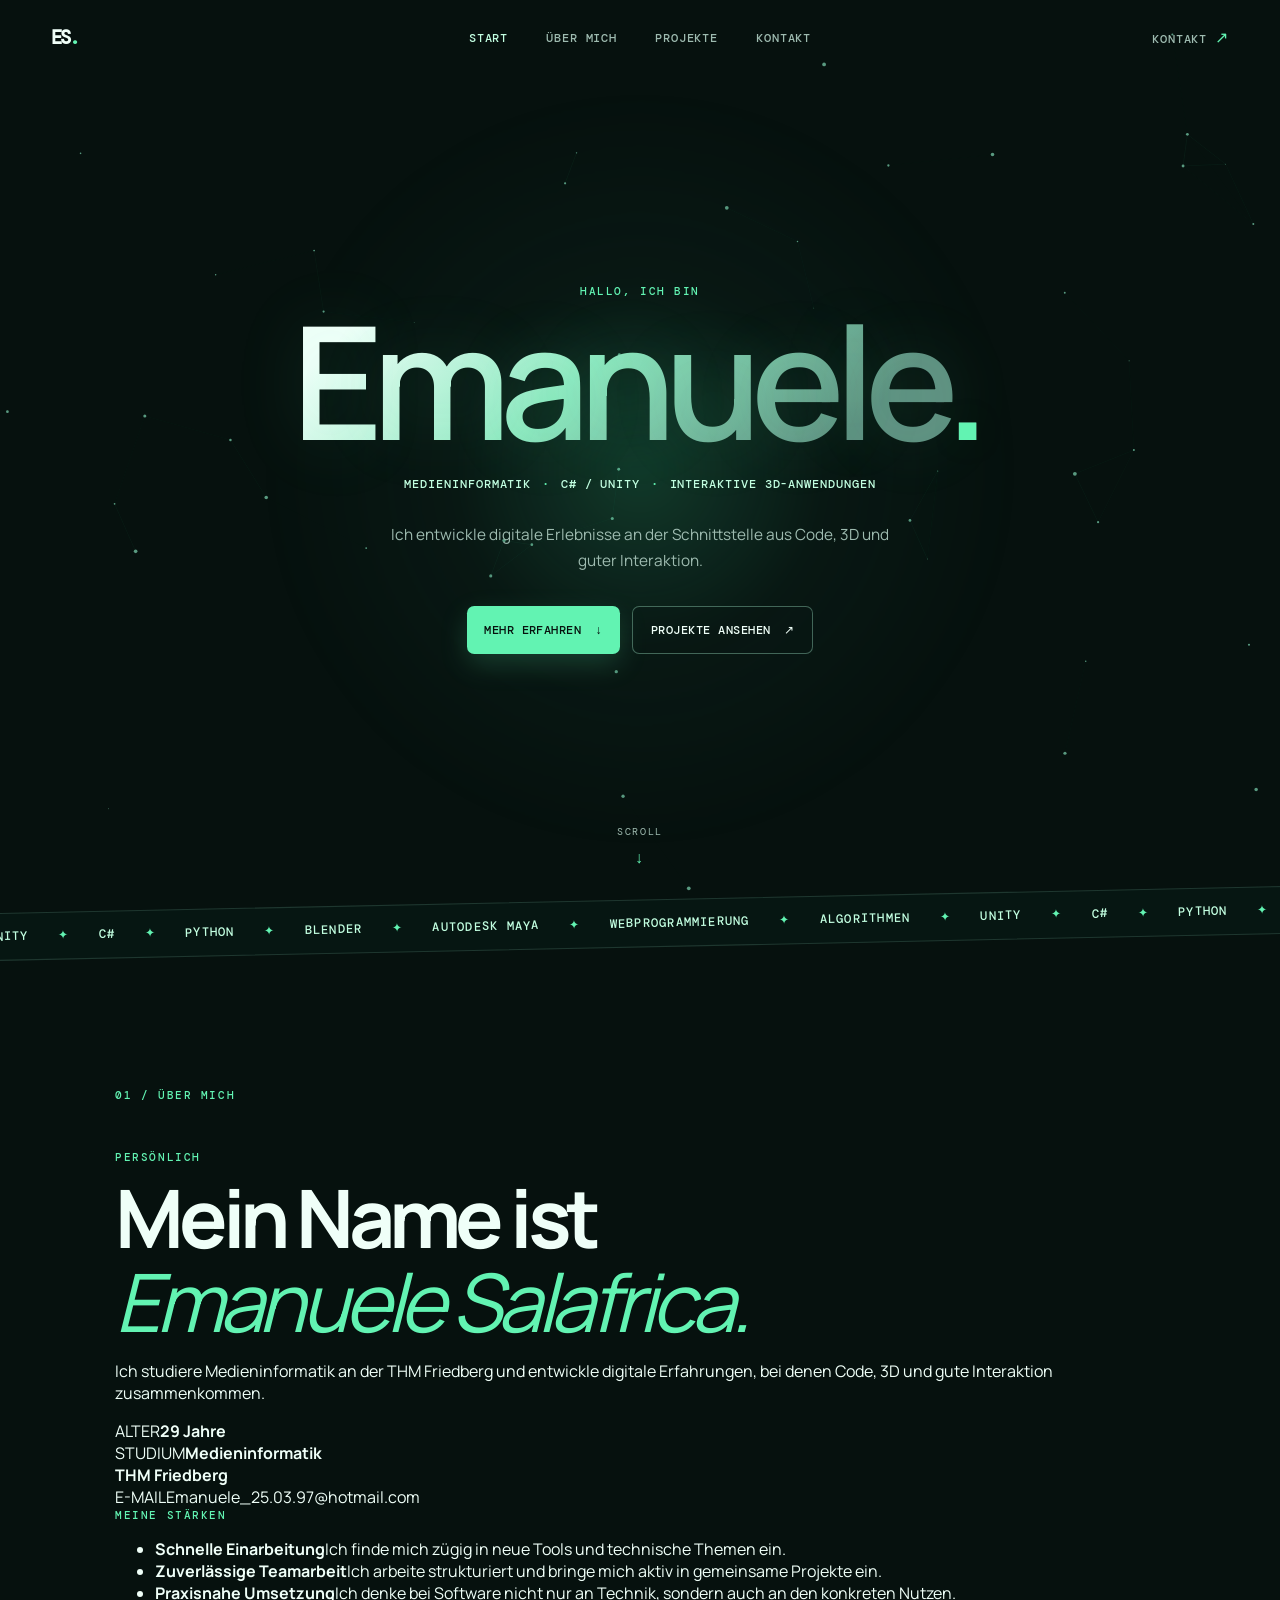
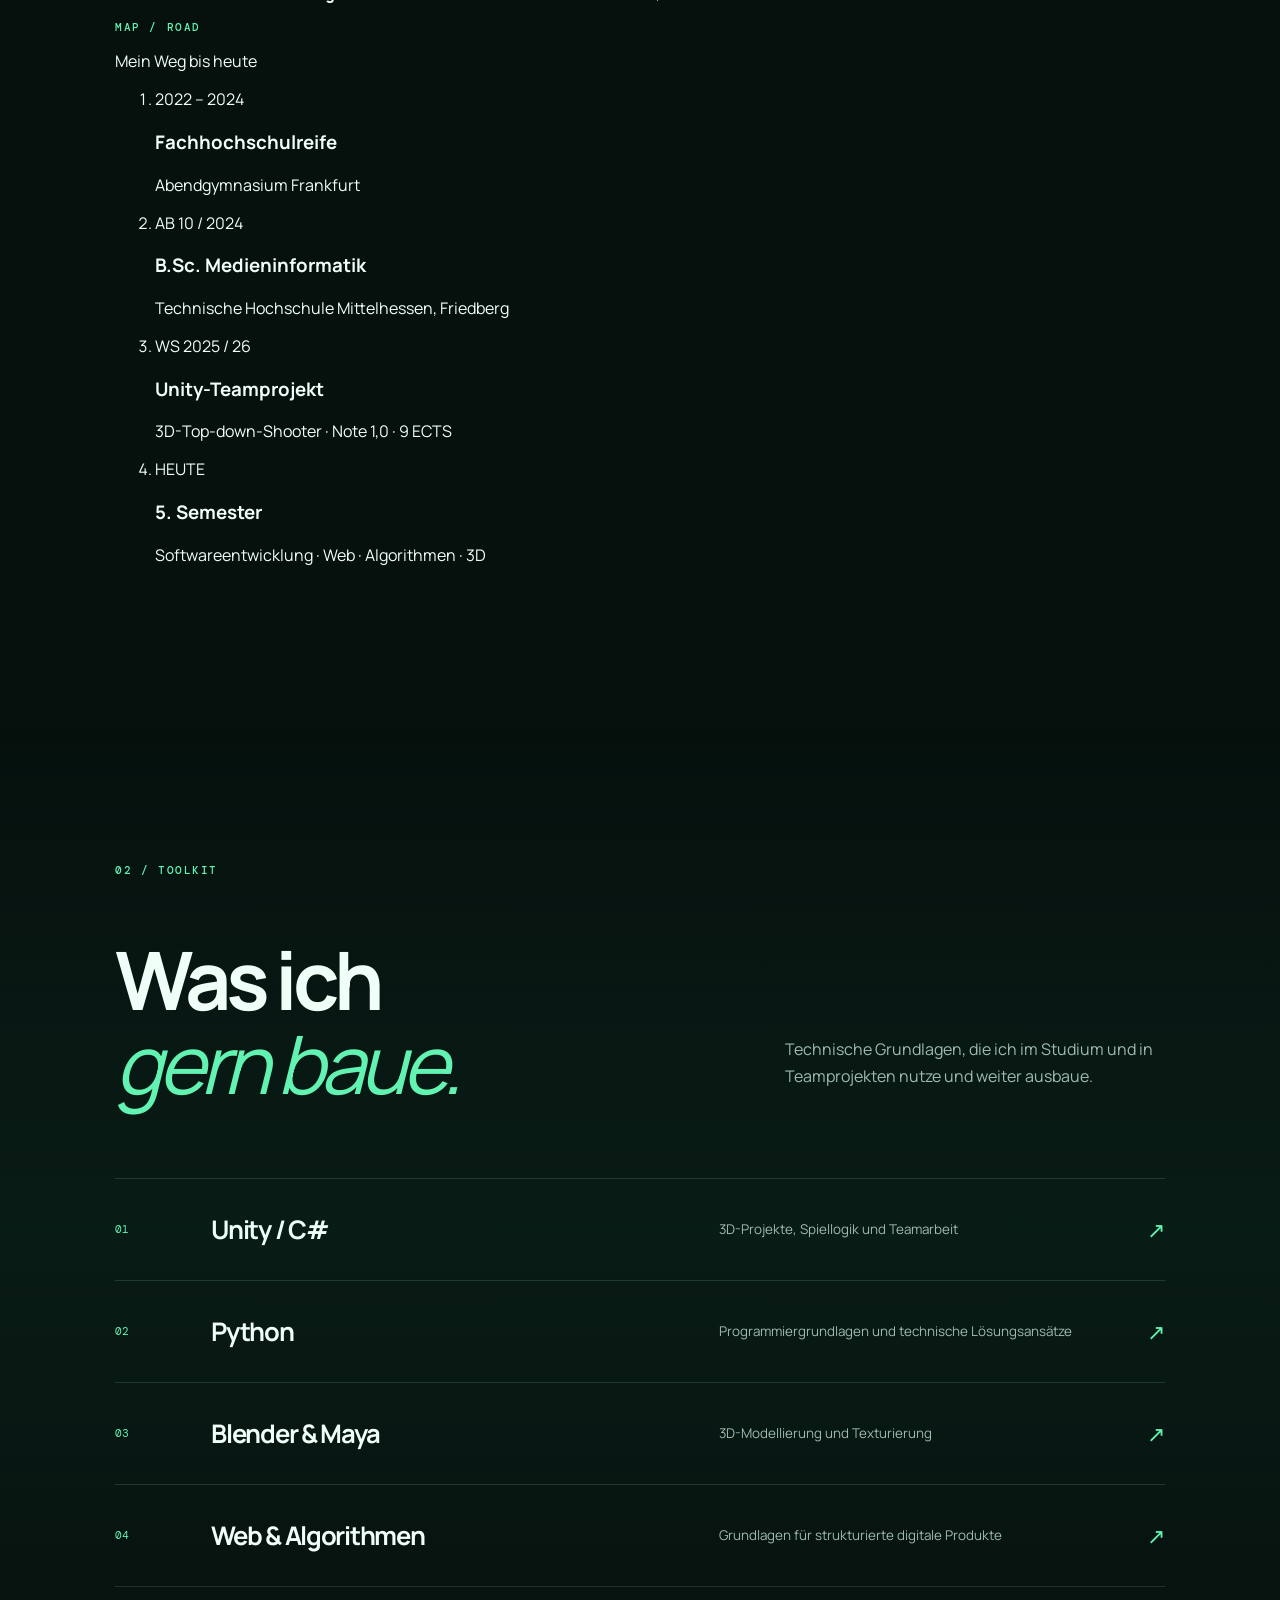
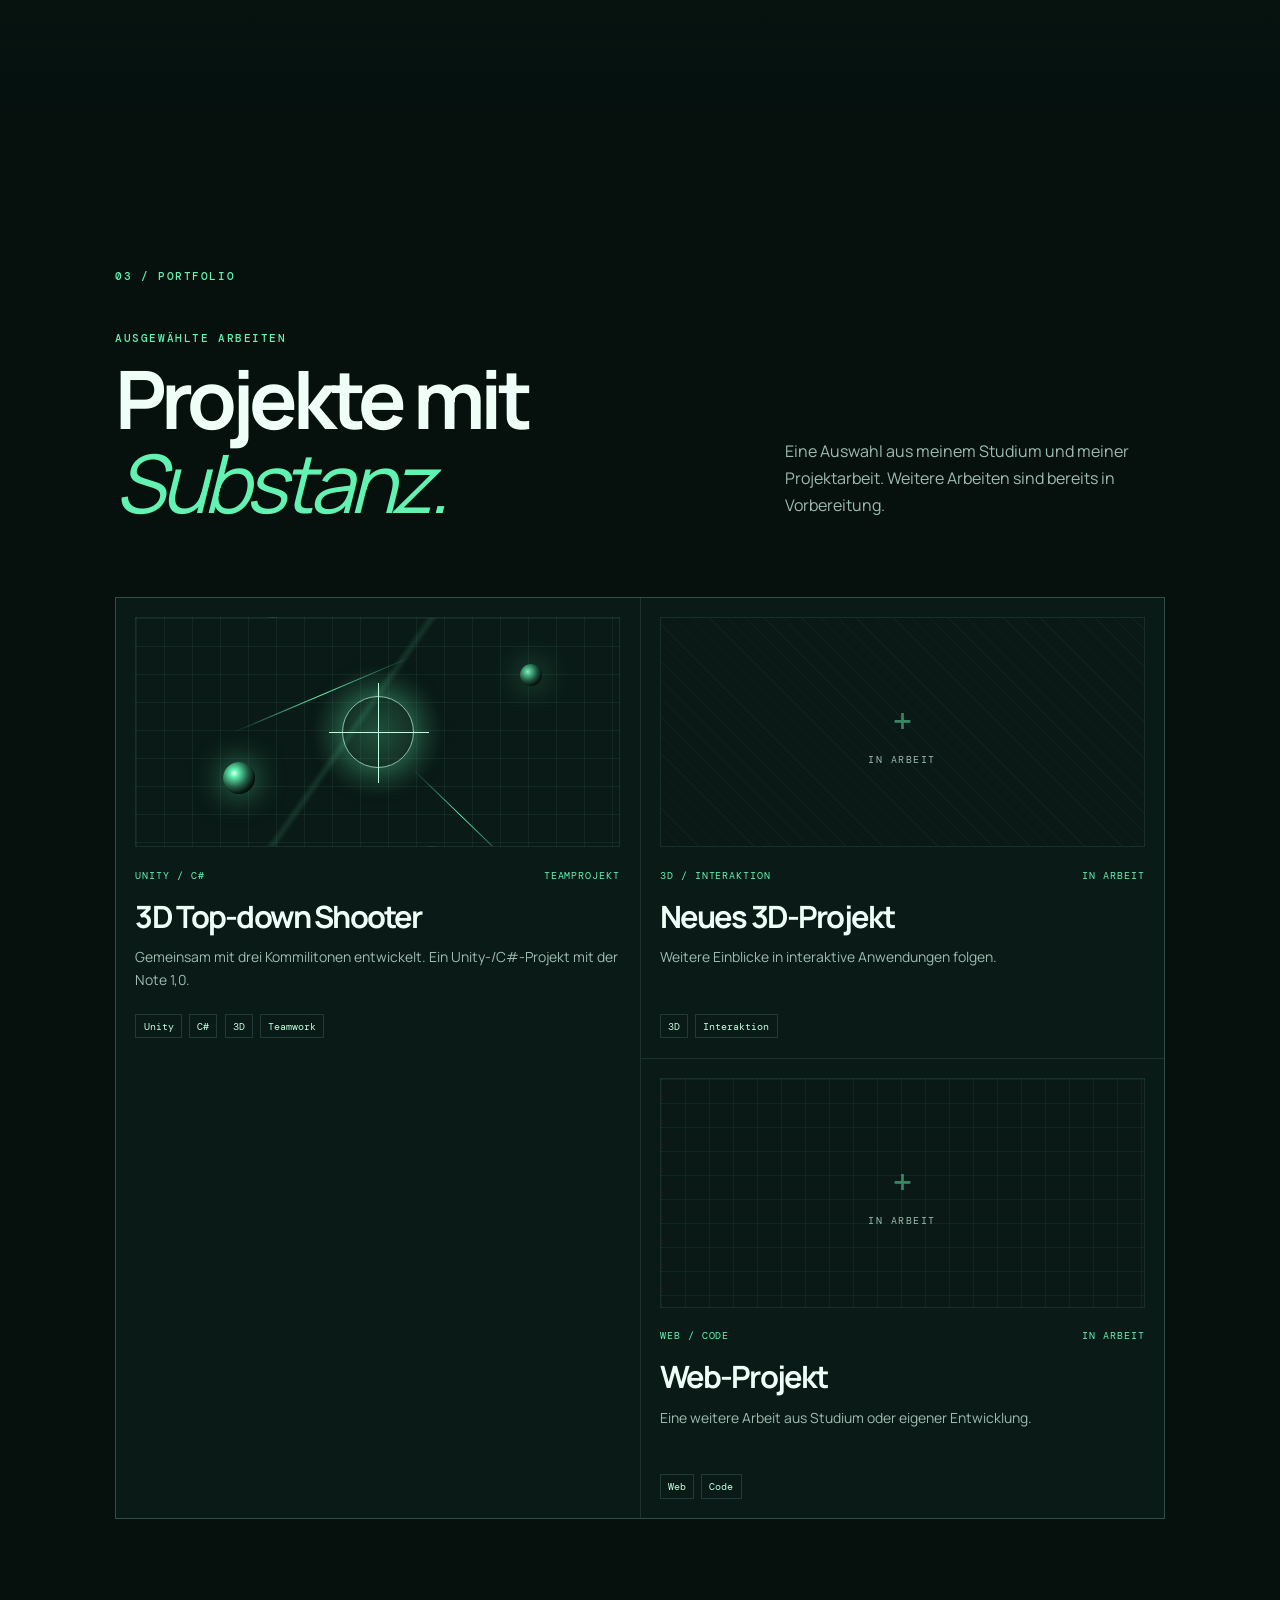
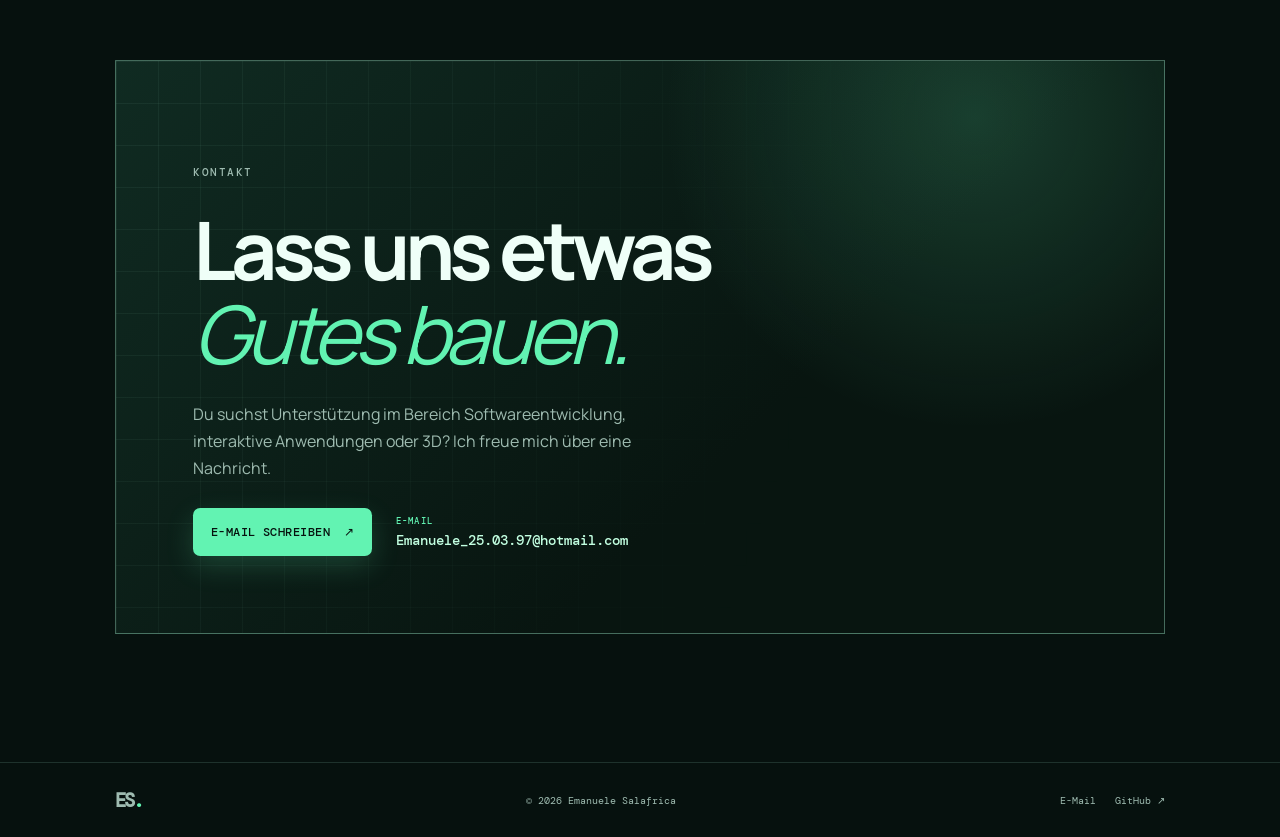
==== commit f944d285: "Revise about section with personal informationProfil und Ausbildungsweg aktualisieren Updated the 'a" ====
--- a/index.html
+++ b/index.html
@@ -49,50 +49,55 @@
 
       <section class="about section" id="ueber-mich" aria-labelledby="about-title">
         <div class="section-label">01 / ÜBER MICH</div>
-        <div class="about-grid">
-          <div>
-            <p class="eyebrow">Mein Weg</p>
-            <h2 id="about-title">Medieninformatik<br /><em>trifft Umsetzung.</em></h2>
-          </div>
-          <div class="about-copy">
-            <p>Ich studiere Medieninformatik an der THM Friedberg. Besonders interessieren mich Softwareentwicklung, interaktive 3D-Anwendungen und digitale Produkte, die nicht nur technisch funktionieren, sondern sich auch gut anfühlen.</p>
-            <p>Mein stärkstes Projekt bisher: ein im Viererteam entwickelter 3D-Top-down-Shooter in Unity und C#, bewertet mit <strong>1,0</strong>.</p>
-            <dl class="facts">
-              <div><dt>STUDIUM</dt><dd>B.Sc. Medieninformatik<br />THM Friedberg</dd></div>
-              <div><dt>FOKUS</dt><dd>Software · 3D · Interaktion</dd></div>
-              <div><dt>PROJEKTFOKUS</dt><dd>Software · 3D<br />Interaktion</dd></div>
-            </dl>
-          </div>
-        </div>
+        <div class="profile-roadmap">
+          <article class="profile-card">
+            <p class="eyebrow">Persönlich</p>
+            <h2 id="about-title">Mein Name ist<br /><em>Emanuele Salafrica.</em></h2>
+            <p class="profile-intro">Ich studiere Medieninformatik an der THM Friedberg und entwickle digitale Erfahrungen, bei denen Code, 3D und gute Interaktion zusammenkommen.</p>
+            <div class="profile-facts" aria-label="Persönliche Angaben">
+              <div><span>ALTER</span><strong>29 Jahre</strong></div>
+              <div><span>STUDIUM</span><strong>Medieninformatik<br />THM Friedberg</strong></div>
+              <div><span>E-MAIL</span><a href="mailto:Emanuele_25.03.97@hotmail.com">Emanuele_25.03.97@hotmail.com</a></div>
+            </div>
+            <div class="strengths">
+              <p class="eyebrow">Meine Stärken</p>
+              <ul>
+                <li><strong>Schnelle Einarbeitung</strong><span>Ich finde mich zügig in neue Tools und technische Themen ein.</span></li>
+                <li><strong>Zuverlässige Teamarbeit</strong><span>Ich arbeite strukturiert und bringe mich aktiv in gemeinsame Projekte ein.</span></li>
+                <li><strong>Praxisnahe Umsetzung</strong><span>Ich denke bei Software nicht nur an Technik, sondern auch an den konkreten Nutzen.</span></li>
+              </ul>
+            </div>
+          </article>
 
-        <div class="journey" aria-label="Mein Ausbildungsweg">
-          <div class="journey-heading"><p class="eyebrow">Mein Ausbildungsweg</p><p>Schulische Abschlüsse und aktueller Studienweg.</p></div>
-          <ol class="journey-list">
-            <li class="journey-item">
-              <span class="journey-step">01</span>
-              <article>
-                <p class="journey-type">EDUCATION · ABGESCHLOSSEN</p>
-                <h3>Realschulabschluss</h3>
-                <p>Die schulische Grundlage und der erste Schritt in Richtung Technik und digitale Medien.</p>
-              </article>
-            </li>
-            <li class="journey-item">
-              <span class="journey-step">02</span>
-              <article>
-                <p class="journey-type">EDUCATION · ABGESCHLOSSEN</p>
-                <h3>Fachabitur</h3>
-                <p>Fachhochschulreife als Zugang zu einem anwendungsorientierten Informatikstudium.</p>
-              </article>
-            </li>
-            <li class="journey-item journey-current">
-              <span class="journey-step">03</span>
-              <article>
-                <p class="journey-type">AKTUELL · THM FRIEDBERG</p>
+          <aside class="roadmap" aria-label="Ausbildungsweg">
+            <div class="roadmap-heading"><p class="eyebrow">Map / Road</p><p>Mein Weg bis heute</p></div>
+            <ol class="roadmap-list">
+              <li class="road-stop">
+                <span class="road-dot"></span>
+                <p class="road-year">2022 – 2024</p>
+                <h3>Fachhochschulreife</h3>
+                <p>Abendgymnasium Frankfurt</p>
+              </li>
+              <li class="road-stop">
+                <span class="road-dot"></span>
+                <p class="road-year">AB 10 / 2024</p>
                 <h3>B.Sc. Medieninformatik</h3>
-                <p>Studium mit Schwerpunkt auf Softwareentwicklung, Webprogrammierung, Algorithmen und interaktiven 3D-Anwendungen.</p>
-              </article>
-            </li>
-          </ol>
+                <p>Technische Hochschule Mittelhessen, Friedberg</p>
+              </li>
+              <li class="road-stop road-stop-highlight">
+                <span class="road-dot"></span>
+                <p class="road-year">WS 2025 / 26</p>
+                <h3>Unity-Teamprojekt</h3>
+                <p>3D-Top-down-Shooter · Note 1,0 · 9 ECTS</p>
+              </li>
+              <li class="road-stop road-stop-current">
+                <span class="road-dot"></span>
+                <p class="road-year">HEUTE</p>
+                <h3>5. Semester</h3>
+                <p>Softwareentwicklung · Web · Algorithmen · 3D</p>
+              </li>
+            </ol>
+          </aside>
         </div>
       </section>
 
--- a/styles.css
+++ b/styles.css
@@ -103,3 +103,32 @@
   .scroll-hint { display: none; }
 }
 @media (prefers-reduced-motion: reduce) { *, *::before, *::after { scroll-behavior: auto !important; animation-duration: .01ms !important; animation-iteration-count: 1 !important; transition-duration: .01ms !important; } }
+
+
+/* Ausbildungsweg und Kontakt */
+.journey { margin-top: clamp(4rem, 8vw, 8rem); }
+.journey-heading { display: flex; align-items: baseline; justify-content: space-between; gap: 1.5rem; padding-bottom: 1.05rem; border-bottom: 1px solid var(--line-strong); }
+.journey-heading .eyebrow { color: var(--mint-bright); }
+.journey-heading > p:last-child { max-width: 350px; margin: 0; color: var(--muted); font-size: .78rem; line-height: 1.55; text-align: right; }
+.journey-list { position: relative; display: grid; gap: 0; margin: 0; padding: 0; list-style: none; }
+.journey-list::before { content: ""; position: absolute; top: 0; bottom: 0; left: 1.1rem; width: 1px; background: linear-gradient(var(--mint), var(--line)); }
+.journey-item { position: relative; display: grid; grid-template-columns: 2.3rem minmax(0, 1fr); gap: clamp(1.2rem, 4vw, 3rem); padding: clamp(1.8rem, 4vw, 3.2rem) 0; border-bottom: 1px solid var(--line); }
+.journey-step { position: relative; z-index: 1; display: grid; place-items: center; width: 2.2rem; height: 2.2rem; color: var(--ink); background: var(--mint); border-radius: 50%; box-shadow: 0 0 0 6px var(--ink); font: 500 .62rem var(--mono); }
+.journey-item article { display: grid; grid-template-columns: minmax(0, .75fr) minmax(0, 1.15fr); gap: 1.5rem; align-items: start; }
+.journey-type { margin: 0; color: var(--mint); font: .61rem var(--mono); letter-spacing: .1em; }
+.journey-item h3 { grid-column: 1; margin: .65rem 0 0; font-size: clamp(1.45rem, 2.9vw, 2.5rem); line-height: 1; letter-spacing: -.06em; }
+.journey-item article > p:last-child { grid-column: 2; grid-row: 1 / span 2; max-width: 480px; margin: 0; padding-top: .1rem; color: var(--muted); font-size: .92rem; line-height: 1.7; }
+.journey-current .journey-step { color: var(--mint-bright); background: var(--ink); border: 1px solid var(--mint); box-shadow: 0 0 0 6px var(--ink), 0 0 28px rgba(98,243,178,.34); }
+.journey-current article { padding: 1.15rem 1.3rem; margin: -1.15rem -1.3rem; border: 1px solid var(--line); background: linear-gradient(120deg, rgba(21,66,49,.58), rgba(10,26,22,.4)); }
+.contact-actions { display: flex; flex-wrap: wrap; align-items: center; gap: 1rem 1.5rem; }
+.contact-mail { display: grid; gap: .25rem; max-width: 100%; padding: .45rem 0; color: var(--mint-bright); font: 500 clamp(.7rem, 1.4vw, .86rem) var(--mono); overflow-wrap: anywhere; }
+.contact-mail span { color: var(--mint); font-size: .59rem; letter-spacing: .12em; }
+@media (max-width: 760px) {
+  .journey-heading { display: block; }
+  .journey-heading > p:last-child { margin-top: .8rem; text-align: left; }
+  .journey-item article { display: block; }
+  .journey-item h3 { margin: .65rem 0 .9rem; }
+  .journey-item article > p:last-child { padding: 0; font-size: .86rem; }
+  .journey-current article { padding: 1rem; margin: -1rem; }
+}
+@media (max-width: 420px) { .contact-mail { font-size: .68rem; } }
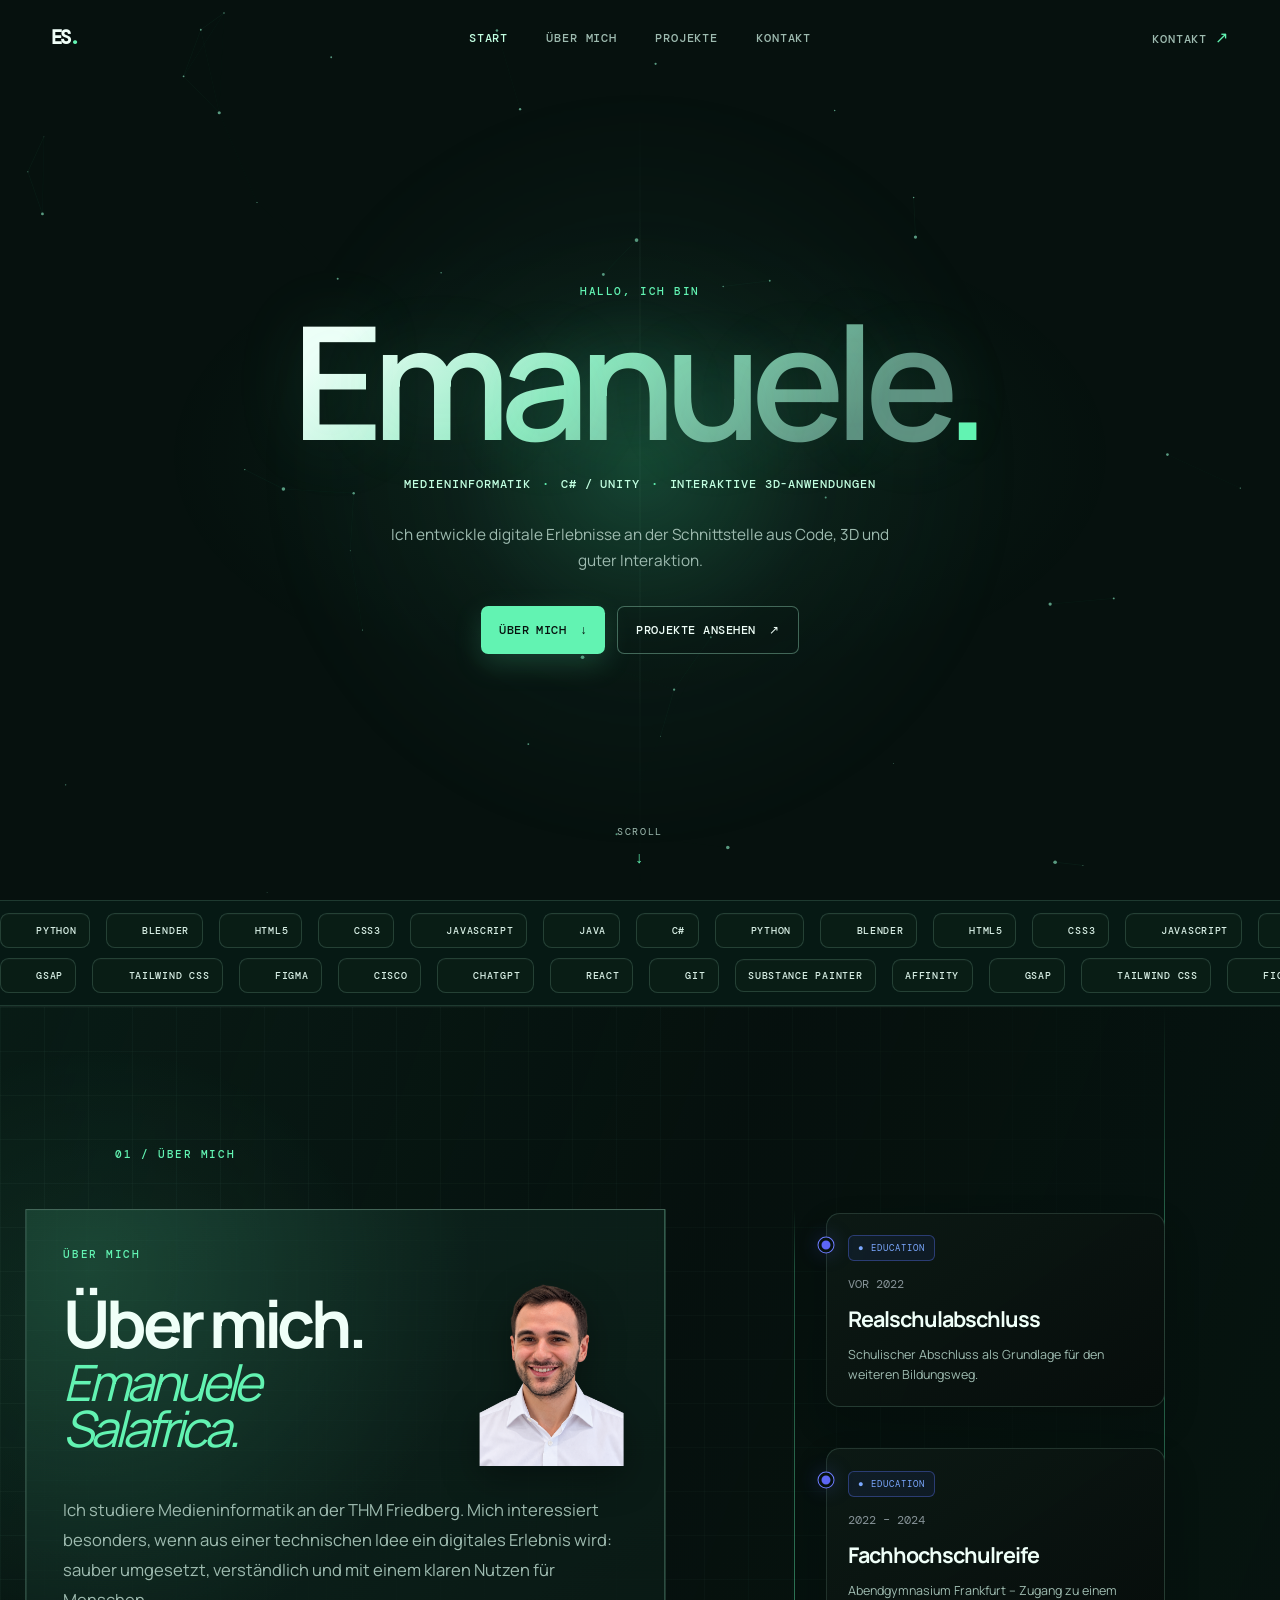
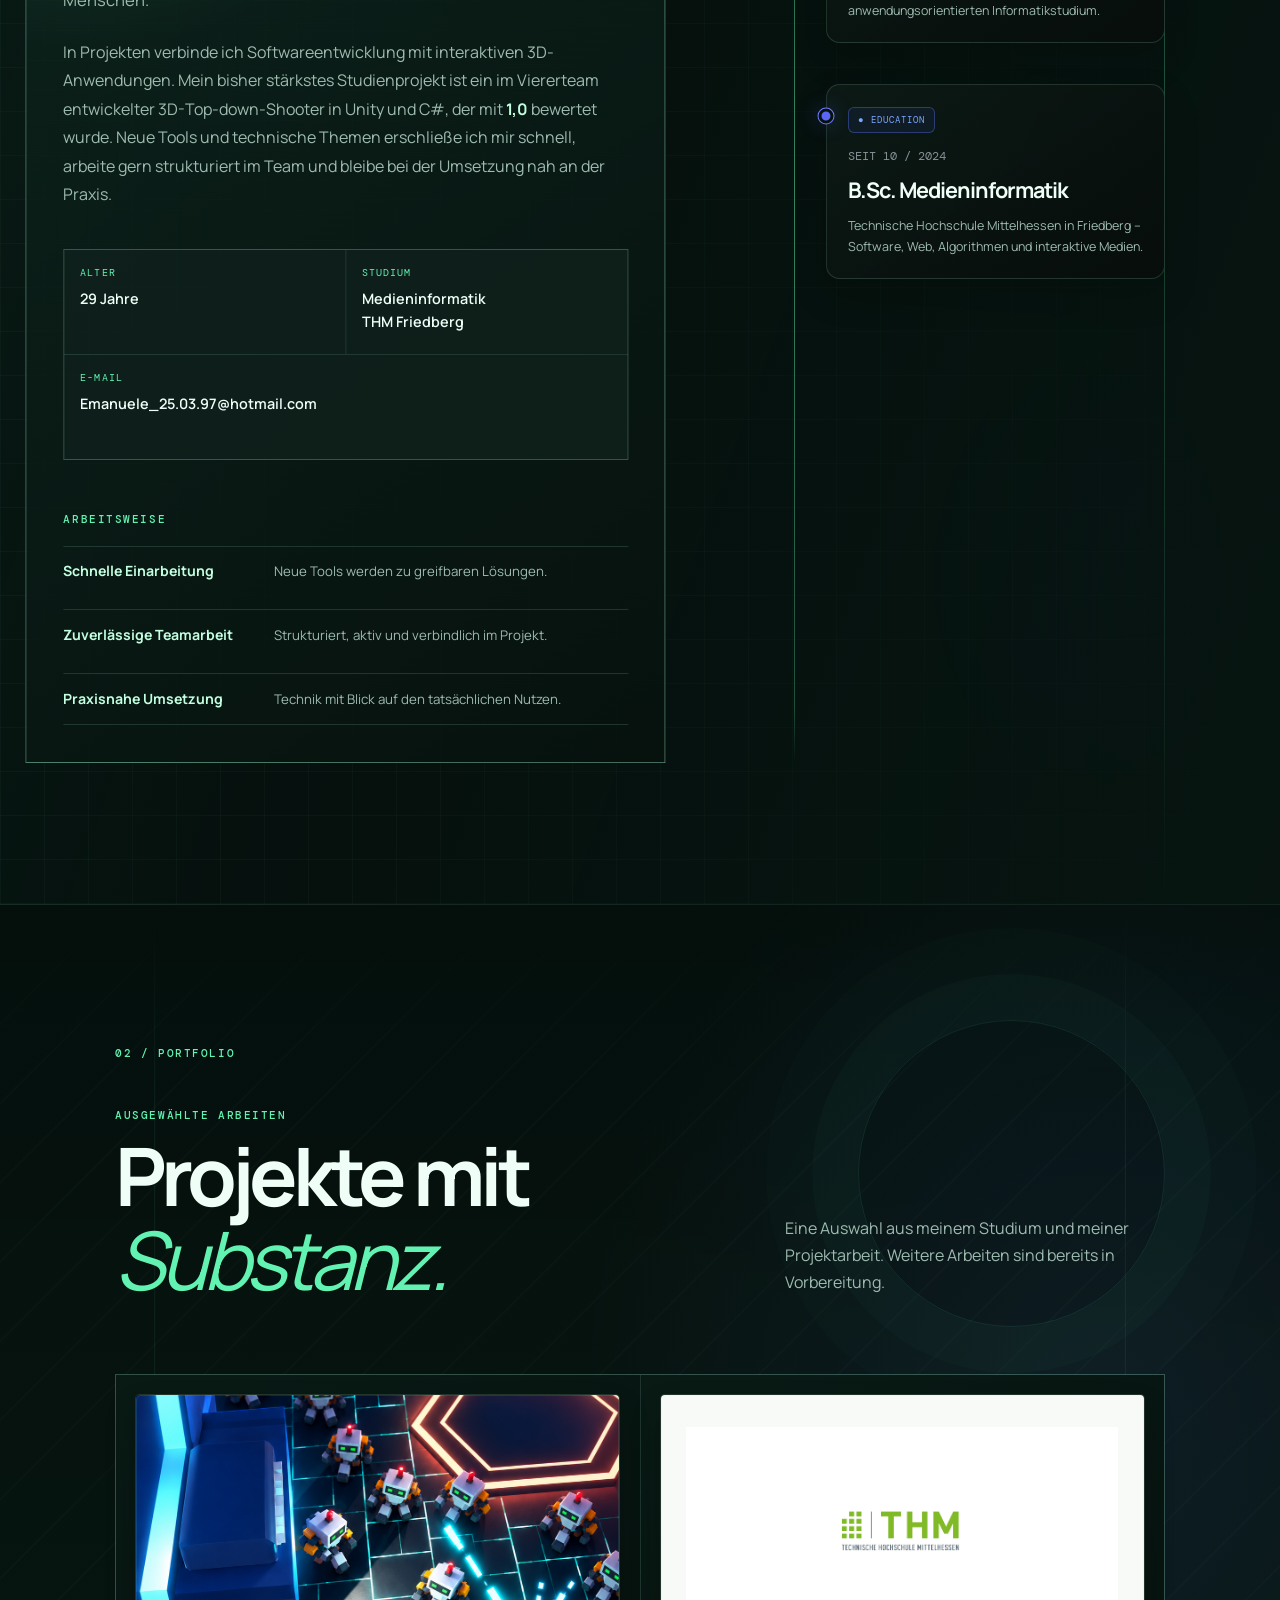
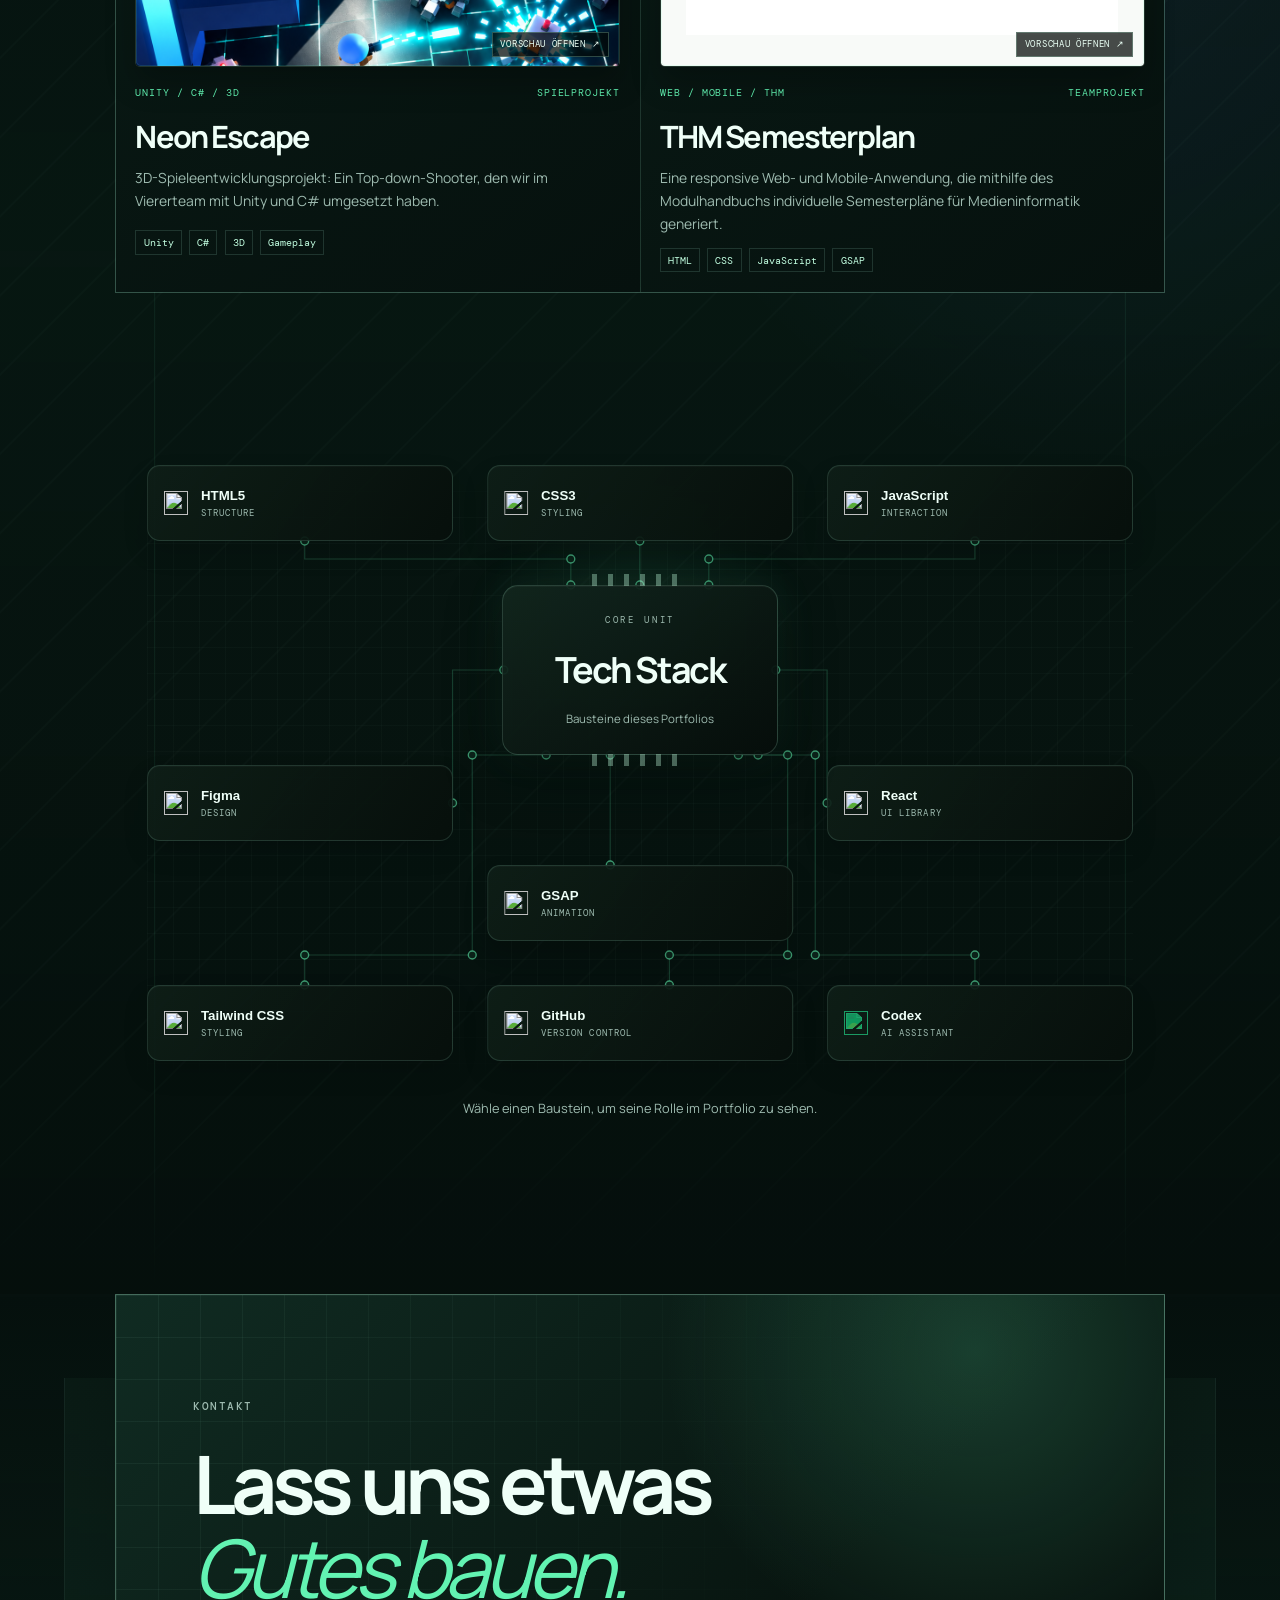
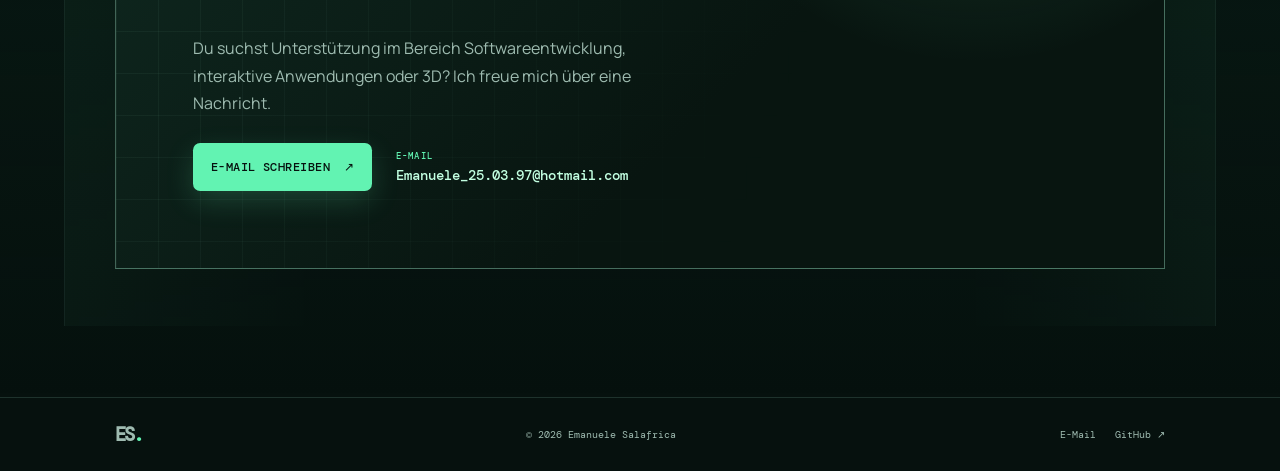
==== commit 2d74e166: "Add portfolio projects and media previews" ====
--- a/index.html
+++ b/index.html
@@ -9,7 +9,7 @@
     <link rel="preconnect" href="https://fonts.googleapis.com" />
     <link rel="preconnect" href="https://fonts.gstatic.com" crossorigin />
     <link href="https://fonts.googleapis.com/css2?family=DM+Mono:wght@400;500&family=Manrope:wght@400;500;600;700;800&display=swap" rel="stylesheet" />
-    <link rel="stylesheet" href="styles.css" />
+    <link rel="stylesheet" href="styles.css?v=local-30" />
   </head>
   <body>
     <a class="skip-link" href="#content">Zum Inhalt springen</a>
@@ -19,7 +19,7 @@
       <a class="wordmark" href="#start" aria-label="Zur Startseite">ES<span>.</span></a>
       <nav aria-label="Hauptnavigation">
         <a class="nav-link active" href="#start">Start</a>
-        <a class="nav-link" href="#ueber-mich">Über mich</a>
+          <a class="nav-link" href="#ueber-mich">Über mich</a>
         <a class="nav-link" href="#projekte">Projekte</a>
         <a class="nav-link" href="#kontakt">Kontakt</a>
       </nav>
@@ -34,116 +34,179 @@
         <p class="hero-role">MEDIENINFORMATIK <span>·</span> C# / UNITY <span>·</span> INTERAKTIVE 3D-ANWENDUNGEN</p>
         <p class="hero-intro">Ich entwickle digitale Erlebnisse an der Schnittstelle aus Code, 3D und guter Interaktion.</p>
         <div class="hero-actions">
-          <a class="button button-primary" href="#ueber-mich">Mehr erfahren <span>↓</span></a>
+            <a class="button button-primary" href="#ueber-mich">Über mich <span>↓</span></a>
           <a class="button button-ghost" href="#projekte">Projekte ansehen <span>↗</span></a>
         </div>
         <a class="scroll-hint" href="#ueber-mich" aria-label="Zum Abschnitt Über mich scrollen">SCROLL <span>↓</span></a>
       </section>
 
-      <section class="ticker" aria-label="Schwerpunkte">
-        <div class="ticker-track">
-          <span>UNITY</span><i>✦</i><span>C#</span><i>✦</i><span>PYTHON</span><i>✦</i><span>BLENDER</span><i>✦</i><span>AUTODESK MAYA</span><i>✦</i><span>WEBPROGRAMMIERUNG</span><i>✦</i><span>ALGORITHMEN</span><i>✦</i>
-          <span>UNITY</span><i>✦</i><span>C#</span><i>✦</i><span>PYTHON</span><i>✦</i><span>BLENDER</span><i>✦</i><span>AUTODESK MAYA</span><i>✦</i><span>WEBPROGRAMMIERUNG</span><i>✦</i><span>ALGORITHMEN</span><i>✦</i>
+      <section class="ticker" aria-label="Programme und Werkzeuge">
+        <div class="ticker-lane ticker-lane-left">
+          <div class="ticker-track">
+            <span class="tool-brand"><img src="https://cdn.simpleicons.org/python/FFFFFF" alt="" />Python</span><span class="tool-brand"><img src="https://cdn.simpleicons.org/blender/FFFFFF" alt="" />Blender</span><span class="tool-brand"><img src="https://cdn.simpleicons.org/html5/FFFFFF" alt="" />HTML5</span><span class="tool-brand"><img src="https://cdn.simpleicons.org/css/FFFFFF" alt="" />CSS3</span><span class="tool-brand"><img src="https://cdn.simpleicons.org/javascript/FFFFFF" alt="" />JavaScript</span><span class="tool-brand"><img src="https://cdn.jsdelivr.net/gh/devicons/devicon@latest/icons/java/java-original.svg" alt="" />Java</span><span class="tool-brand"><img src="https://cdn.jsdelivr.net/gh/devicons/devicon@latest/icons/csharp/csharp-original.svg" alt="" />C#</span>
+            <span class="tool-brand" aria-hidden="true"><img src="https://cdn.simpleicons.org/python/FFFFFF" alt="" />Python</span><span class="tool-brand" aria-hidden="true"><img src="https://cdn.simpleicons.org/blender/FFFFFF" alt="" />Blender</span><span class="tool-brand" aria-hidden="true"><img src="https://cdn.simpleicons.org/html5/FFFFFF" alt="" />HTML5</span><span class="tool-brand" aria-hidden="true"><img src="https://cdn.simpleicons.org/css/FFFFFF" alt="" />CSS3</span><span class="tool-brand" aria-hidden="true"><img src="https://cdn.simpleicons.org/javascript/FFFFFF" alt="" />JavaScript</span><span class="tool-brand" aria-hidden="true"><img src="https://cdn.jsdelivr.net/gh/devicons/devicon@latest/icons/java/java-original.svg" alt="" />Java</span><span class="tool-brand" aria-hidden="true"><img src="https://cdn.jsdelivr.net/gh/devicons/devicon@latest/icons/csharp/csharp-original.svg" alt="" />C#</span>
+          </div>
+        </div>
+        <div class="ticker-lane ticker-lane-right">
+          <div class="ticker-track">
+            <span class="tool-brand"><img src="https://cdn.simpleicons.org/gsap/FFFFFF" alt="" />GSAP</span><span class="tool-brand"><img src="https://cdn.simpleicons.org/tailwindcss/FFFFFF" alt="" />Tailwind CSS</span><span class="tool-brand"><img src="https://cdn.simpleicons.org/figma/FFFFFF" alt="" />Figma</span><span class="tool-brand"><img src="https://cdn.simpleicons.org/cisco/FFFFFF" alt="" />Cisco</span><span class="tool-brand"><img class="icon-invert" src="https://cdn.jsdelivr.net/npm/simple-icons@v13/icons/openai.svg" alt="" />ChatGPT</span><span class="tool-brand"><img src="https://cdn.simpleicons.org/react/FFFFFF" alt="" />React</span><span class="tool-brand"><img src="https://cdn.simpleicons.org/git/FFFFFF" alt="" />Git</span><span class="tool-brand">Substance Painter</span><span class="tool-brand">Affinity</span>
+            <span class="tool-brand" aria-hidden="true"><img src="https://cdn.simpleicons.org/gsap/FFFFFF" alt="" />GSAP</span><span class="tool-brand" aria-hidden="true"><img src="https://cdn.simpleicons.org/tailwindcss/FFFFFF" alt="" />Tailwind CSS</span><span class="tool-brand" aria-hidden="true"><img src="https://cdn.simpleicons.org/figma/FFFFFF" alt="" />Figma</span><span class="tool-brand" aria-hidden="true"><img src="https://cdn.simpleicons.org/cisco/FFFFFF" alt="" />Cisco</span><span class="tool-brand" aria-hidden="true"><img class="icon-invert" src="https://cdn.jsdelivr.net/npm/simple-icons@v13/icons/openai.svg" alt="" />ChatGPT</span><span class="tool-brand" aria-hidden="true"><img src="https://cdn.simpleicons.org/react/FFFFFF" alt="" />React</span><span class="tool-brand" aria-hidden="true"><img src="https://cdn.simpleicons.org/git/FFFFFF" alt="" />Git</span><span class="tool-brand" aria-hidden="true">Substance Painter</span><span class="tool-brand" aria-hidden="true">Affinity</span>
+          </div>
         </div>
       </section>
 
       <section class="about section" id="ueber-mich" aria-labelledby="about-title">
         <div class="section-label">01 / ÜBER MICH</div>
         <div class="profile-roadmap">
-          <article class="profile-card">
-            <p class="eyebrow">Persönlich</p>
-            <h2 id="about-title">Mein Name ist<br /><em>Emanuele Salafrica.</em></h2>
-            <p class="profile-intro">Ich studiere Medieninformatik an der THM Friedberg und entwickle digitale Erfahrungen, bei denen Code, 3D und gute Interaktion zusammenkommen.</p>
-            <div class="profile-facts" aria-label="Persönliche Angaben">
-              <div><span>ALTER</span><strong>29 Jahre</strong></div>
-              <div><span>STUDIUM</span><strong>Medieninformatik<br />THM Friedberg</strong></div>
-              <div><span>E-MAIL</span><a href="mailto:Emanuele_25.03.97@hotmail.com">Emanuele_25.03.97@hotmail.com</a></div>
-            </div>
-            <div class="strengths">
-              <p class="eyebrow">Meine Stärken</p>
-              <ul>
-                <li><strong>Schnelle Einarbeitung</strong><span>Ich finde mich zügig in neue Tools und technische Themen ein.</span></li>
-                <li><strong>Zuverlässige Teamarbeit</strong><span>Ich arbeite strukturiert und bringe mich aktiv in gemeinsame Projekte ein.</span></li>
-                <li><strong>Praxisnahe Umsetzung</strong><span>Ich denke bei Software nicht nur an Technik, sondern auch an den konkreten Nutzen.</span></li>
-              </ul>
+          <article class="profile-card" id="profile-card">
+            <div class="profile-dossier" id="profile-dossier">
+              <p class="eyebrow">Über mich</p>
+              <h2 id="about-title"><span class="about-title-copy">Über mich.<em>Emanuele<br />Salafrica.</em></span><img src="assets/profile/emanuele-salafrica-cutout.png" alt="Emanuele Salafrica" /></h2>
+              <p class="profile-intro">Ich studiere Medieninformatik an der THM Friedberg. Mich interessiert besonders, wenn aus einer technischen Idee ein digitales Erlebnis wird: sauber umgesetzt, verständlich und mit einem klaren Nutzen für Menschen.</p>
+              <p class="profile-copy">In Projekten verbinde ich Softwareentwicklung mit interaktiven 3D-Anwendungen. Mein bisher stärkstes Studienprojekt ist ein im Viererteam entwickelter 3D-Top-down-Shooter in Unity und C#, der mit <strong>1,0</strong> bewertet wurde. Neue Tools und technische Themen erschließe ich mir schnell, arbeite gern strukturiert im Team und bleibe bei der Umsetzung nah an der Praxis.</p>
+              <div class="profile-facts" aria-label="Persönliche Angaben">
+                <div><span>ALTER</span><strong>29 Jahre</strong></div>
+                <div><span>STUDIUM</span><strong>Medieninformatik<br />THM Friedberg</strong></div>
+                <div><span>E-MAIL</span><a href="mailto:Emanuele_25.03.97@hotmail.com">Emanuele_25.03.97@hotmail.com</a></div>
+              </div>
+              <div class="strengths">
+                <p class="eyebrow">Arbeitsweise</p>
+                <ul>
+                  <li><strong>Schnelle Einarbeitung</strong><span>Neue Tools werden zu greifbaren Lösungen.</span></li>
+                  <li><strong>Zuverlässige Teamarbeit</strong><span>Strukturiert, aktiv und verbindlich im Projekt.</span></li>
+                  <li><strong>Praxisnahe Umsetzung</strong><span>Technik mit Blick auf den tatsächlichen Nutzen.</span></li>
+                </ul>
+              </div>
             </div>
           </article>
-
-          <aside class="roadmap" aria-label="Ausbildungsweg">
-            <div class="roadmap-heading"><p class="eyebrow">Map / Road</p><p>Mein Weg bis heute</p></div>
-            <ol class="roadmap-list">
-              <li class="road-stop">
-                <span class="road-dot"></span>
-                <p class="road-year">2022 – 2024</p>
+          <section class="education-route" aria-label="Bildungsweg">
+            <div class="education-line" aria-hidden="true"></div>
+            <article class="education-entry education-entry-left">
+              <span class="education-marker" aria-hidden="true"></span>
+              <div class="education-card">
+                <p class="education-tag">● Education</p>
+                <p class="education-year">VOR 2022</p>
+                <h3>Realschulabschluss</h3>
+                <p>Schulischer Abschluss als Grundlage für den weiteren Bildungsweg.</p>
+              </div>
+            </article>
+            <article class="education-entry education-entry-right">
+              <span class="education-marker" aria-hidden="true"></span>
+              <div class="education-card">
+                <p class="education-tag">● Education</p>
+                <p class="education-year">2022 – 2024</p>
                 <h3>Fachhochschulreife</h3>
-                <p>Abendgymnasium Frankfurt</p>
-              </li>
-              <li class="road-stop">
-                <span class="road-dot"></span>
-                <p class="road-year">AB 10 / 2024</p>
+                <p>Abendgymnasium Frankfurt – Zugang zu einem anwendungsorientierten Informatikstudium.</p>
+              </div>
+            </article>
+            <article class="education-entry education-entry-left">
+              <span class="education-marker" aria-hidden="true"></span>
+              <div class="education-card">
+                <p class="education-tag">● Education</p>
+                <p class="education-year">SEIT 10 / 2024</p>
                 <h3>B.Sc. Medieninformatik</h3>
-                <p>Technische Hochschule Mittelhessen, Friedberg</p>
-              </li>
-              <li class="road-stop road-stop-highlight">
-                <span class="road-dot"></span>
-                <p class="road-year">WS 2025 / 26</p>
-                <h3>Unity-Teamprojekt</h3>
-                <p>3D-Top-down-Shooter · Note 1,0 · 9 ECTS</p>
-              </li>
-              <li class="road-stop road-stop-current">
-                <span class="road-dot"></span>
-                <p class="road-year">HEUTE</p>
-                <h3>5. Semester</h3>
-                <p>Softwareentwicklung · Web · Algorithmen · 3D</p>
-              </li>
-            </ol>
-          </aside>
-        </div>
-      </section>
-
-      <section class="stack section" aria-labelledby="stack-title">
-        <div class="section-label">02 / TOOLKIT</div>
-        <div class="stack-heading">
-          <h2 id="stack-title">Was ich<br /><em>gern baue.</em></h2>
-          <p>Technische Grundlagen, die ich im Studium und in Teamprojekten nutze und weiter ausbaue.</p>
-        </div>
-        <div class="stack-list">
-          <div class="stack-item"><span class="stack-number">01</span><h3>Unity / C#</h3><p>3D-Projekte, Spiellogik und Teamarbeit</p><span class="stack-arrow">↗</span></div>
-          <div class="stack-item"><span class="stack-number">02</span><h3>Python</h3><p>Programmiergrundlagen und technische Lösungsansätze</p><span class="stack-arrow">↗</span></div>
-          <div class="stack-item"><span class="stack-number">03</span><h3>Blender & Maya</h3><p>3D-Modellierung und Texturierung</p><span class="stack-arrow">↗</span></div>
-          <div class="stack-item"><span class="stack-number">04</span><h3>Web & Algorithmen</h3><p>Grundlagen für strukturierte digitale Produkte</p><span class="stack-arrow">↗</span></div>
+                <p>Technische Hochschule Mittelhessen in Friedberg – Software, Web, Algorithmen und interaktive Medien.</p>
+              </div>
+            </article>
+          </section>
         </div>
       </section>
 
       <section class="projects section" id="projekte" aria-labelledby="projects-title">
-        <div class="section-label">03 / PORTFOLIO</div>
+        <div class="section-label">02 / PORTFOLIO</div>
         <div class="projects-heading">
           <div><p class="eyebrow">Ausgewählte Arbeiten</p><h2 id="projects-title">Projekte mit<br /><em>Substanz.</em></h2></div>
           <p>Eine Auswahl aus meinem Studium und meiner Projektarbeit. Weitere Arbeiten sind bereits in Vorbereitung.</p>
         </div>
         <div class="project-grid">
-          <article class="project-card project-card-large">
-            <div class="project-visual shooter-visual" aria-hidden="true"><span class="crosshair"></span><span class="shooter-orb orb-one"></span><span class="shooter-orb orb-two"></span><span class="shooter-line line-one"></span><span class="shooter-line line-two"></span></div>
-            <div class="project-meta"><span>UNITY / C#</span><span>TEAMPROJEKT</span></div>
-            <h3>3D Top-down Shooter</h3>
-            <p>Gemeinsam mit drei Kommilitonen entwickelt. Ein Unity-/C#-Projekt mit der Note 1,0.</p>
-            <div class="project-tags"><span>Unity</span><span>C#</span><span>3D</span><span>Teamwork</span></div>
+          <article class="project-card interactive-project neon-project" aria-label="Neon Escape, Spielentwicklungsprojekt">
+            <div class="project-preview neon-trailer" aria-label="Neon Escape: Poster und Gameplay-Vorschau. Klicke, um das Projekt zu öffnen." tabindex="0" role="button" aria-controls="neon-details" aria-expanded="false">
+              <img class="project-poster neon-poster" src="assets/neon-escape/neon-escape-poster.png" alt="Neon Escape: Figur im Neon-Labyrinth kämpft gegen Roboter" />
+              <video class="project-preview-media neon-trailer-video" muted playsinline preload="metadata" aria-label="Neon Escape Gameplay Loop 1"><source src="assets/neon-escape/neon-escape-loop-01.mp4" type="video/mp4" /></video>
+              <video class="project-preview-media neon-trailer-video" muted playsinline preload="metadata" aria-label="Neon Escape Gameplay Loop 2"><source src="assets/neon-escape/neon-escape-loop-02.mp4" type="video/mp4" /></video>
+              <video class="project-preview-media neon-trailer-video" muted playsinline preload="metadata" aria-label="Neon Escape Gameplay Loop 3"><source src="assets/neon-escape/neon-escape-loop-03.mp4" type="video/mp4" /></video>
+              <span class="neon-preview-hint" aria-hidden="true">VORSCHAU ÖFFNEN ↗</span>
+            </div>
+            <div class="neon-summary">
+              <div class="project-meta"><span>UNITY / C# / 3D</span><span>SPIELPROJEKT</span></div>
+              <h3>Neon Escape</h3>
+              <p>3D-Spieleentwicklungsprojekt: Ein Top-down-Shooter, den wir im Viererteam mit Unity und C# umgesetzt haben.</p>
+              <div class="project-tags"><span>Unity</span><span>C#</span><span>3D</span><span>Gameplay</span></div>
+            </div>
+            <div class="neon-details" id="neon-details">
+              <div class="neon-details-inner">
+                <div class="project-tech-badges" aria-label="Verwendete Technologien">
+                  <span class="project-tech-badge"><img src="https://cdn.simpleicons.org/unity/FFFFFF" alt="" />Unity</span>
+                  <span class="project-tech-badge"><img src="https://cdn.simpleicons.org/github/FFFFFF" alt="" />GitHub</span>
+                </div>
+                <div class="project-actions" aria-label="Projektlinks">
+                  <a class="project-icon-link" href="https://github.com/EmanueleSalafrica/Neon-Escape" target="_blank" rel="noopener noreferrer" aria-label="Neon Escape auf GitHub ansehen">
+                    <img class="project-github-icon" src="https://cdn.simpleicons.org/github/FFFFFF" alt="" />
+                    <span>GITHUB / SPIEL</span><b>↗</b>
+                  </a>
+                </div>
+              </div>
+            </div>
           </article>
-          <article class="project-card placeholder-card">
-            <div class="project-visual placeholder-visual"><span>+</span><small>IN ARBEIT</small></div>
-            <div class="project-meta"><span>3D / INTERAKTION</span><span>IN ARBEIT</span></div>
-            <h3>Neues 3D-Projekt</h3>
-            <p>Weitere Einblicke in interaktive Anwendungen folgen.</p>
-            <div class="project-tags"><span>3D</span><span>Interaktion</span></div>
+          <article class="project-card interactive-project semesterplan-project" aria-label="THM Semesterplan-Generator, Web- und Mobile-Projekt">
+            <div class="project-preview semesterplan-preview" aria-label="THM Semesterplan-Generator: Poster und Vorschau. Klicke, um das Projekt zu öffnen." tabindex="0" role="button" aria-controls="semesterplan-details" aria-expanded="false">
+              <img class="project-poster semesterplan-poster" src="assets/semesterplan/thm-semesterplan-poster.png" alt="THM Logo als Vorschau für den Semesterplan-Generator" />
+              <img class="project-preview-media semesterplan-loop" src="assets/semesterplan/semesterplan-loop-01.gif" alt="Vorschau des THM Semesterplan-Generators" />
+              <img class="project-preview-media semesterplan-loop" src="assets/semesterplan/semesterplan-loop-02.gif" alt="Vorschau der mobilen Anwendung" />
+              <img class="project-preview-media semesterplan-loop" src="assets/semesterplan/semesterplan-loop-03.gif" alt="Vorschau der Semesterplan-Auswahl" />
+              <span class="neon-preview-hint" aria-hidden="true">VORSCHAU ÖFFNEN ↗</span>
+            </div>
+            <div class="neon-summary">
+              <div class="project-meta"><span>WEB / MOBILE / THM</span><span>TEAMPROJEKT</span></div>
+              <h3>THM Semesterplan</h3>
+              <p>Eine responsive Web- und Mobile-Anwendung, die mithilfe des Modulhandbuchs individuelle Semesterpläne für Medieninformatik generiert.</p>
+              <div class="project-tags"><span>HTML</span><span>CSS</span><span>JavaScript</span><span>GSAP</span></div>
+            </div>
+            <div class="neon-details" id="semesterplan-details">
+              <div class="neon-details-inner">
+                <div class="project-tech-badges" aria-label="Verwendete Technologien">
+                  <span class="project-tech-badge"><img src="https://cdn.simpleicons.org/html5/E34F26" alt="" />HTML5</span>
+                  <span class="project-tech-badge"><img src="https://cdn.simpleicons.org/css/663399" alt="" />CSS</span>
+                  <span class="project-tech-badge"><img src="https://cdn.simpleicons.org/javascript/F7DF1E" alt="" />JavaScript</span>
+                  <span class="project-tech-badge"><img src="https://cdn.simpleicons.org/greensock/88CE02" alt="" />GSAP</span>
+                  <span class="project-tech-badge"><img src="https://cdn.simpleicons.org/tailwindcss/06B6D4" alt="" />Tailwind CSS</span>
+                </div>
+                <div class="project-actions" aria-label="Projektlinks">
+                  <a class="project-icon-link" href="https://github.com/EmanueleSalafrica/THM-Semesterplan" target="_blank" rel="noopener noreferrer" aria-label="THM Semesterplan auf GitHub ansehen">
+                    <img class="project-github-icon" src="https://cdn.simpleicons.org/github/FFFFFF" alt="" />
+                    <span>GITHUB / PROJEKT</span><b>↗</b>
+                  </a>
+                </div>
+              </div>
+            </div>
           </article>
-          <article class="project-card placeholder-card">
-            <div class="project-visual placeholder-visual grid-placeholder"><span>+</span><small>IN ARBEIT</small></div>
-            <div class="project-meta"><span>WEB / CODE</span><span>IN ARBEIT</span></div>
-            <h3>Web-Projekt</h3>
-            <p>Eine weitere Arbeit aus Studium oder eigener Entwicklung.</p>
-            <div class="project-tags"><span>Web</span><span>Code</span></div>
-          </article>
-        </div>
+        </div>
+        <section class="core-unit" aria-labelledby="core-title">
+          <div class="stack-board" aria-label="Technologien dieser Website">
+            <svg class="stack-circuit" viewBox="0 0 1000 620" preserveAspectRatio="none" aria-hidden="true">
+              <g class="wire-base"><path id="wire-html" d="M430 120V94H160V76"/><path id="wire-css" d="M500 120V76"/><path id="wire-javascript" d="M570 120V94H840V76"/><path id="wire-figma" d="M362 205H310V338"/><path id="wire-gsap" d="M470 290V400"/><path id="wire-react" d="M638 205H690V338"/><path id="wire-tailwind" d="M405 290H330V490H160V520"/><path id="wire-github" d="M600 290H650V490H530V520"/><path id="wire-codex" d="M620 290H678V490H840V520"/></g>
+              <g class="circuit-junctions"><circle cx="430" cy="120" r="4"/><circle cx="500" cy="120" r="4"/><circle cx="570" cy="120" r="4"/><circle cx="430" cy="94" r="4"/><circle cx="570" cy="94" r="4"/><circle cx="160" cy="76" r="4"/><circle cx="500" cy="76" r="4"/><circle cx="840" cy="76" r="4"/><circle cx="362" cy="205" r="4"/><circle cx="638" cy="205" r="4"/><circle cx="310" cy="338" r="4"/><circle cx="690" cy="338" r="4"/><circle cx="470" cy="290" r="4"/><circle cx="470" cy="400" r="4"/><circle cx="405" cy="290" r="4"/><circle cx="600" cy="290" r="4"/><circle cx="620" cy="290" r="4"/><circle cx="330" cy="290" r="4"/><circle cx="650" cy="290" r="4"/><circle cx="678" cy="290" r="4"/><circle cx="330" cy="490" r="4"/><circle cx="650" cy="490" r="4"/><circle cx="678" cy="490" r="4"/><circle cx="160" cy="490" r="4"/><circle cx="530" cy="490" r="4"/><circle cx="840" cy="490" r="4"/><circle cx="160" cy="520" r="4"/><circle cx="530" cy="520" r="4"/><circle cx="840" cy="520" r="4"/></g>
+              <circle class="energy-pulse" r="5" visibility="hidden"/>
+            </svg>
+            <div class="stack-core">
+              <p>Core unit</p>
+              <h3 id="core-title">Tech Stack</h3>
+              <span>Bausteine dieses Portfolios</span>
+            </div>
+            <div class="stack-card-grid">
+              <button class="stack-card" type="button" data-wire="wire-html" data-tip="HTML5 liefert die semantische und zugängliche Grundstruktur."><img src="https://cdn.simpleicons.org/html5/FFFFFF" alt="" /><span><strong>HTML5</strong><small>STRUCTURE</small></span></button>
+              <button class="stack-card" type="button" data-wire="wire-css" data-tip="CSS3 formt das responsive Layout, die Farben und die kleinen Übergänge."><img src="https://cdn.simpleicons.org/css/FFFFFF" alt="" /><span><strong>CSS3</strong><small>STYLING</small></span></button>
+              <button class="stack-card" type="button" data-wire="wire-javascript" data-tip="JavaScript steuert Navigation, Animationen und Interaktionen."><img src="https://cdn.simpleicons.org/javascript/FFFFFF" alt="" /><span><strong>JavaScript</strong><small>INTERACTION</small></span></button>
+              <button class="stack-card" type="button" data-wire="wire-figma" data-tip="Figma unterstützt den Entwurf und die visuelle Struktur des Portfolios."><img src="https://cdn.jsdelivr.net/gh/devicons/devicon@latest/icons/figma/figma-original.svg" alt="" /><span><strong>Figma</strong><small>DESIGN</small></span></button>
+              <button class="stack-card" type="button" data-wire="wire-gsap" data-tip="GSAP sorgt für präzise und schnelle Interface-Animationen."><img src="https://cdn.simpleicons.org/gsap/0AE448" alt="" /><span><strong>GSAP</strong><small>ANIMATION</small></span></button>
+              <button class="stack-card" type="button" data-wire="wire-react" data-tip="React ist ein wichtiges Werkzeug für moderne interaktive Weboberflächen."><img src="https://cdn.jsdelivr.net/gh/devicons/devicon@latest/icons/react/react-original.svg" alt="" /><span><strong>React</strong><small>UI LIBRARY</small></span></button>
+              <button class="stack-card" type="button" data-wire="wire-tailwind" data-tip="Tailwind CSS ermöglicht schnelles, konsistentes Styling im Interface."><img src="https://cdn.jsdelivr.net/gh/devicons/devicon@latest/icons/tailwindcss/tailwindcss-original.svg" alt="" /><span><strong>Tailwind CSS</strong><small>STYLING</small></span></button>
+              <button class="stack-card" type="button" data-wire="wire-github" data-tip="GitHub verwaltet Code, Versionen und die Veröffentlichung des Portfolios."><img src="https://cdn.simpleicons.org/github/FFFFFF" alt="" /><span><strong>GitHub</strong><small>VERSION CONTROL</small></span></button>
+              <button class="stack-card" type="button" data-wire="wire-codex" data-tip="Codex unterstützt bei der Entwicklung und Weiterentwicklung dieses Portfolios."><img class="codex-logo" src="https://cdn.jsdelivr.net/npm/simple-icons@v13/icons/openai.svg" alt="" /><span><strong>Codex</strong><small>AI ASSISTANT</small></span></button>
+            </div>
+          </div>
+          <p class="stack-readout" aria-live="polite">Wähle einen Baustein, um seine Rolle im Portfolio zu sehen.</p>
+        </section>
       </section>
 
       <section class="contact-section section" id="kontakt" aria-labelledby="contact-title">
@@ -162,8 +225,8 @@
     <footer class="site-footer">
       <a class="wordmark" href="#start" aria-label="Nach oben">ES<span>.</span></a>
       <p>© <span id="year"></span> Emanuele Salafrica</p>
-      <div><a href="mailto:Emanuele_25.03.97@hotmail.com">E-Mail</a><a href="https://github.com/TeddyIbear39" target="_blank" rel="noreferrer">GitHub ↗</a></div>
+      <div><a href="mailto:Emanuele_25.03.97@hotmail.com">E-Mail</a><a href="https://github.com/EmanueleSalafrica" target="_blank" rel="noreferrer">GitHub ↗</a></div>
     </footer>
-    <script src="script.js"></script>
+    <script src="script.js?v=local-28"></script>
   </body>
 </html>
--- a/styles.css
+++ b/styles.css
@@ -52,13 +52,13 @@
 
 .about, .stack, .projects { padding-top: clamp(6rem, 11vw, 11rem); padding-bottom: clamp(6rem, 11vw, 11rem); }.section-label { margin-bottom: 3rem; }
 .about-grid { display: grid; grid-template-columns: minmax(0, .9fr) minmax(0, 1.05fr); gap: clamp(2.5rem, 9vw, 11rem); }.about h2, .stack h2, .projects h2, .contact-section h2 { margin: .8rem 0 0; font-size: clamp(2.8rem, 6.3vw, 6.4rem); line-height: 1.04; letter-spacing: -.065em; overflow-wrap: anywhere; text-wrap: balance; }.about h2 em, .stack h2 em, .projects h2 em, .contact-section h2 em { font-weight: 400; color: var(--mint); }.about-copy { padding-top: .9rem; color: var(--muted); font-size: clamp(1rem, 1.3vw, 1.17rem); line-height: 1.8; }.about-copy p { margin: 0 0 1.2rem; }.about-copy strong { color: var(--mint-bright); }.facts { display: grid; grid-template-columns: repeat(3, minmax(0, 1fr)); gap: 1rem; margin: 2.7rem 0 0; padding-top: 1.45rem; border-top: 1px solid var(--line); }.facts div { display: grid; gap: .5rem; }.facts dt { color: var(--mint); font: .62rem var(--mono); letter-spacing: .1em; }.facts dd { margin: 0; color: var(--text); font-size: .82rem; line-height: 1.55; overflow-wrap: anywhere; }
-.timeline { display: grid; grid-template-columns: repeat(3, 1fr); gap: 1px; margin-top: clamp(4rem, 8vw, 8rem); border: 1px solid var(--line); background: var(--line); }.timeline-card { min-height: 280px; padding: 1.45rem; background: #0a1a16; transition: background .2s, transform .2s; }.timeline-card:hover { position: relative; z-index: 1; background: #10271f; transform: translateY(-7px); }.timeline-card.featured { background: linear-gradient(135deg, #112b22, #0b1b17); }.timeline-card.current { background: linear-gradient(135deg, #103326, #0a2119); }.card-top, .project-meta { display: flex; justify-content: space-between; color: var(--mint); font: .61rem var(--mono); letter-spacing: .1em; }.timeline-icon { margin: 3.7rem 0 1.2rem; color: var(--mint); font-size: 2rem; }.timeline-card h3 { margin: 0; font-size: 1.25rem; letter-spacing: -.04em; }.timeline-card p { max-width: 290px; color: var(--muted); font-size: .83rem; line-height: 1.65; }
+.journey { margin-top: clamp(4rem, 8vw, 8rem); }.journey-heading { display: flex; align-items: baseline; justify-content: space-between; gap: 1.5rem; padding-bottom: 1.05rem; border-bottom: 1px solid var(--line-strong); }.journey-heading .eyebrow { color: var(--mint-bright); }.journey-heading > p:last-child { max-width: 350px; margin: 0; color: var(--muted); font-size: .78rem; line-height: 1.55; text-align: right; }.journey-list { position: relative; display: grid; gap: 0; margin: 0; padding: 0; list-style: none; }.journey-list::before { content: ""; position: absolute; top: 0; bottom: 0; left: 1.1rem; width: 1px; background: linear-gradient(var(--mint), var(--line)); }.journey-item { position: relative; display: grid; grid-template-columns: 2.3rem minmax(0, 1fr); gap: clamp(1.2rem, 4vw, 3rem); padding: clamp(1.8rem, 4vw, 3.2rem) 0; border-bottom: 1px solid var(--line); }.journey-step { position: relative; z-index: 1; display: grid; place-items: center; width: 2.2rem; height: 2.2rem; color: var(--ink); background: var(--mint); border-radius: 50%; box-shadow: 0 0 0 6px var(--ink); font: 500 .62rem var(--mono); }.journey-item article { display: grid; grid-template-columns: minmax(0, .75fr) minmax(0, 1.15fr); gap: 1.5rem; align-items: start; }.journey-type, .project-meta { margin: 0; color: var(--mint); font: .61rem var(--mono); letter-spacing: .1em; }.journey-item h3 { grid-column: 1; margin: .65rem 0 0; font-size: clamp(1.45rem, 2.9vw, 2.5rem); line-height: 1; letter-spacing: -.06em; }.journey-item article > p:last-child { grid-column: 2; grid-row: 1 / span 2; max-width: 480px; margin: 0; padding-top: .1rem; color: var(--muted); font-size: .92rem; line-height: 1.7; }.journey-current .journey-step { color: var(--mint-bright); background: var(--ink); border: 1px solid var(--mint); box-shadow: 0 0 0 6px var(--ink), 0 0 28px rgba(98,243,178,.34); }.journey-current article { padding: 1.15rem 1.3rem; margin: -1.15rem -1.3rem; border: 1px solid var(--line); background: linear-gradient(120deg, rgba(21,66,49,.58), rgba(10,26,22,.4)); }
 
 .stack { background: linear-gradient(180deg, transparent, rgba(16,49,38,.35), transparent); }.stack-heading, .projects-heading { display: flex; justify-content: space-between; align-items: flex-end; gap: 2rem; }.stack-heading > p, .projects-heading > p { max-width: 380px; color: var(--muted); line-height: 1.7; }.stack-list { margin-top: 4.5rem; border-top: 1px solid var(--line); }.stack-item { display: grid; grid-template-columns: 80px minmax(180px, 1fr) minmax(170px, .8fr) 36px; align-items: center; min-height: 102px; gap: 1rem; border-bottom: 1px solid var(--line); transition: padding .2s, background .2s; }.stack-item:hover { padding: 0 1.1rem; background: rgba(98,243,178,.055); }.stack-number { color: var(--mint); font: .7rem var(--mono); }.stack-item h3 { margin: 0; font-size: clamp(1.15rem, 2vw, 1.65rem); letter-spacing: -.05em; }.stack-item p { margin: 0; color: var(--muted); font-size: .84rem; }.stack-arrow { justify-self: end; color: var(--mint); font-size: 1.4rem; }
 
 .projects-heading > p { margin: 0 0 .35rem; }.project-grid { display: grid; grid-template-columns: repeat(2, 1fr); gap: 1px; margin-top: 4.5rem; border: 1px solid var(--line); background: var(--line); }.project-card { min-height: 445px; padding: 1.2rem; background: #0a1a16; }.project-card-large { grid-row: span 2; }.project-visual { position: relative; height: 230px; overflow: hidden; margin-bottom: 1.35rem; border: 1px solid rgba(178,255,222,.09); background: radial-gradient(circle at 50% 35%, #234e3d 0, #0d201a 37%, #07130f 80%); }.shooter-visual { background-image: linear-gradient(125deg, transparent 45%, rgba(98,243,178,.12) 46%, transparent 47%), radial-gradient(circle at 50% 50%, rgba(98,243,178,.24), transparent 24%), linear-gradient(rgba(178,255,222,.06) 1px, transparent 1px), linear-gradient(90deg, rgba(178,255,222,.06) 1px, transparent 1px); background-size: auto, auto, 28px 28px, 28px 28px; }.crosshair { position: absolute; top: 50%; left: 50%; width: 72px; height: 72px; border: 1px solid rgba(194,255,225,.7); border-radius: 50%; transform: translate(-50%, -50%); box-shadow: 0 0 35px rgba(98,243,178,.42); }.crosshair::before, .crosshair::after { content: ""; position: absolute; background: var(--mint-bright); }.crosshair::before { width: 1px; height: 100px; left: 50%; top: -14px; }.crosshair::after { height: 1px; width: 100px; top: 50%; left: -14px; }.shooter-orb { position: absolute; width: 32px; aspect-ratio: 1; border-radius: 50%; background: radial-gradient(circle at 35% 35%, #ecfff5, #62f3b2 13%, #246048 46%, #07130f 70%); box-shadow: 0 0 30px rgba(98,243,178,.55); }.orb-one { left: 18%; bottom: 23%; }.orb-two { right: 16%; top: 20%; width: 22px; opacity: .8; }.shooter-line { position: absolute; height: 1px; background: linear-gradient(90deg, transparent, var(--mint), transparent); transform-origin: left center; }.line-one { left: 20%; top: 50%; width: 40%; transform: rotate(-23deg); }.line-two { right: 15%; bottom: 34%; width: 28%; transform: rotate(44deg); }.placeholder-visual { display: grid; place-items: center; align-content: center; gap: .55rem; background: repeating-linear-gradient(45deg, rgba(98,243,178,.035) 0 1px, transparent 1px 13px), #0a1915; }.placeholder-visual span { color: rgba(98,243,178,.5); font: 2.2rem var(--mono); }.placeholder-visual small { color: var(--muted); font: .62rem var(--mono); letter-spacing: .15em; }.grid-placeholder { background-image: linear-gradient(rgba(98,243,178,.06) 1px, transparent 1px), linear-gradient(90deg, rgba(98,243,178,.06) 1px, transparent 1px); background-size: 24px 24px; }.project-card h3 { margin: .8rem 0 .6rem; font-size: clamp(1.35rem, 2.4vw, 2rem); letter-spacing: -.06em; }.project-card p { max-width: 510px; min-height: 3.7em; margin: 0; color: var(--muted); font-size: .87rem; line-height: 1.65; }.project-tags { display: flex; flex-wrap: wrap; gap: .45rem; margin-top: 1rem; }.project-tags span { padding: .3rem .45rem; border: 1px solid var(--line); color: var(--mint-bright); font: .6rem var(--mono); }
 
-.contact-section { padding-bottom: clamp(6rem, 10vw, 10rem); }.contact-panel { position: relative; overflow: hidden; padding: clamp(2rem, 6vw, 6rem); border: 1px solid var(--line-strong); background: radial-gradient(circle at 82% 10%, rgba(98,243,178,.18), transparent 31%), linear-gradient(135deg, #102b22, #081510 62%); }.contact-panel::after { content: ""; position: absolute; inset: 0; pointer-events: none; background-image: linear-gradient(rgba(178,255,222,.06) 1px, transparent 1px), linear-gradient(90deg, rgba(178,255,222,.06) 1px, transparent 1px); background-size: 42px 42px; mask-image: linear-gradient(110deg, black, transparent 67%); }.contact-panel > * { position: relative; z-index: 1; }.contact-panel h2 { max-width: 720px; }.contact-panel p { max-width: 500px; margin: 1.6rem 0; color: var(--muted); line-height: 1.7; }.contact-panel .availability { margin: 0; }
+.contact-section { padding-bottom: clamp(6rem, 10vw, 10rem); }.contact-panel { position: relative; overflow: hidden; padding: clamp(2rem, 6vw, 6rem); border: 1px solid var(--line-strong); background: radial-gradient(circle at 82% 10%, rgba(98,243,178,.18), transparent 31%), linear-gradient(135deg, #102b22, #081510 62%); }.contact-panel::after { content: ""; position: absolute; inset: 0; pointer-events: none; background-image: linear-gradient(rgba(178,255,222,.06) 1px, transparent 1px), linear-gradient(90deg, rgba(178,255,222,.06) 1px, transparent 1px); background-size: 42px 42px; mask-image: linear-gradient(110deg, black, transparent 67%); }.contact-panel > * { position: relative; z-index: 1; }.contact-panel h2 { max-width: 720px; }.contact-panel p { max-width: 500px; margin: 1.6rem 0; color: var(--muted); line-height: 1.7; }.contact-panel .availability { margin: 0; }.contact-actions { display: flex; flex-wrap: wrap; align-items: center; gap: 1rem 1.5rem; }.contact-mail { display: grid; gap: .25rem; max-width: 100%; padding: .45rem 0; color: var(--mint-bright); font: 500 clamp(.7rem, 1.4vw, .86rem) var(--mono); overflow-wrap: anywhere; }.contact-mail span { color: var(--mint); font-size: .59rem; letter-spacing: .12em; }
 .site-footer { position: relative; z-index: 1; display: flex; justify-content: space-between; align-items: center; gap: 1rem; padding: 1.7rem clamp(1.2rem, 9vw, 10rem); border-top: 1px solid var(--line); color: var(--muted); font: .65rem var(--mono); }.site-footer p { margin: 0; }.site-footer > div { display: flex; gap: 1.2rem; }.site-footer a:hover { color: var(--mint); }.soon { color: #668b7c; }
 
 @keyframes breathe { 50% { transform: scale(1.1); opacity: .75; } } @keyframes pulse { 50% { transform: scale(.65); opacity: .5; } } @keyframes bob { 50% { transform: translateY(5px); } } @keyframes marquee { to { transform: translateX(-50%); } }
@@ -80,8 +80,9 @@
   .about-grid, .stack-heading, .projects-heading { display: block; }
   .about-copy { margin-top: 2rem; }
   .facts { grid-template-columns: 1fr; gap: 1.2rem; }
-  .timeline, .project-grid { grid-template-columns: 1fr; }
-  .timeline-card { min-height: 230px; }
+  .journey-heading { display: block; }.journey-heading > p:last-child { margin-top: .8rem; text-align: left; }
+  .journey-item article { display: block; }.journey-item h3 { margin: .65rem 0 .9rem; }.journey-item article > p:last-child { padding: 0; font-size: .86rem; }.journey-current article { padding: 1rem; margin: -1rem; }
+  .project-grid { grid-template-columns: 1fr; }
   .project-card-large { grid-row: auto; }
   .stack-heading > p, .projects-heading > p { margin-top: 1.6rem; }
   .stack-item { grid-template-columns: 38px minmax(0, 1fr) 25px; padding: 1.15rem 0; }
@@ -96,7 +97,8 @@
   .header-contact { font-size: .58rem; letter-spacing: .03em; }
   .hero-actions { width: 100%; }
   .button { justify-content: center; flex: 1 1 100%; }
-  .project-card, .timeline-card { padding: 1rem; }
+  .project-card { padding: 1rem; }
+  .contact-mail { font-size: .68rem; }
 }
 @media (max-height: 800px) {
   .hero { min-height: 650px; padding-top: 6.5rem; padding-bottom: 3rem; }
@@ -104,31 +106,174 @@
 }
 @media (prefers-reduced-motion: reduce) { *, *::before, *::after { scroll-behavior: auto !important; animation-duration: .01ms !important; animation-iteration-count: 1 !important; transition-duration: .01ms !important; } }
 
-
-/* Ausbildungsweg und Kontakt */
-.journey { margin-top: clamp(4rem, 8vw, 8rem); }
-.journey-heading { display: flex; align-items: baseline; justify-content: space-between; gap: 1.5rem; padding-bottom: 1.05rem; border-bottom: 1px solid var(--line-strong); }
-.journey-heading .eyebrow { color: var(--mint-bright); }
-.journey-heading > p:last-child { max-width: 350px; margin: 0; color: var(--muted); font-size: .78rem; line-height: 1.55; text-align: right; }
-.journey-list { position: relative; display: grid; gap: 0; margin: 0; padding: 0; list-style: none; }
-.journey-list::before { content: ""; position: absolute; top: 0; bottom: 0; left: 1.1rem; width: 1px; background: linear-gradient(var(--mint), var(--line)); }
-.journey-item { position: relative; display: grid; grid-template-columns: 2.3rem minmax(0, 1fr); gap: clamp(1.2rem, 4vw, 3rem); padding: clamp(1.8rem, 4vw, 3.2rem) 0; border-bottom: 1px solid var(--line); }
-.journey-step { position: relative; z-index: 1; display: grid; place-items: center; width: 2.2rem; height: 2.2rem; color: var(--ink); background: var(--mint); border-radius: 50%; box-shadow: 0 0 0 6px var(--ink); font: 500 .62rem var(--mono); }
-.journey-item article { display: grid; grid-template-columns: minmax(0, .75fr) minmax(0, 1.15fr); gap: 1.5rem; align-items: start; }
-.journey-type { margin: 0; color: var(--mint); font: .61rem var(--mono); letter-spacing: .1em; }
-.journey-item h3 { grid-column: 1; margin: .65rem 0 0; font-size: clamp(1.45rem, 2.9vw, 2.5rem); line-height: 1; letter-spacing: -.06em; }
-.journey-item article > p:last-child { grid-column: 2; grid-row: 1 / span 2; max-width: 480px; margin: 0; padding-top: .1rem; color: var(--muted); font-size: .92rem; line-height: 1.7; }
-.journey-current .journey-step { color: var(--mint-bright); background: var(--ink); border: 1px solid var(--mint); box-shadow: 0 0 0 6px var(--ink), 0 0 28px rgba(98,243,178,.34); }
-.journey-current article { padding: 1.15rem 1.3rem; margin: -1.15rem -1.3rem; border: 1px solid var(--line); background: linear-gradient(120deg, rgba(21,66,49,.58), rgba(10,26,22,.4)); }
-.contact-actions { display: flex; flex-wrap: wrap; align-items: center; gap: 1rem 1.5rem; }
-.contact-mail { display: grid; gap: .25rem; max-width: 100%; padding: .45rem 0; color: var(--mint-bright); font: 500 clamp(.7rem, 1.4vw, .86rem) var(--mono); overflow-wrap: anywhere; }
-.contact-mail span { color: var(--mint); font-size: .59rem; letter-spacing: .12em; }
-@media (max-width: 760px) {
-  .journey-heading { display: block; }
-  .journey-heading > p:last-child { margin-top: .8rem; text-align: left; }
-  .journey-item article { display: block; }
-  .journey-item h3 { margin: .65rem 0 .9rem; }
-  .journey-item article > p:last-child { padding: 0; font-size: .86rem; }
-  .journey-current article { padding: 1rem; margin: -1rem; }
-}
-@media (max-width: 420px) { .contact-mail { font-size: .68rem; } }
+/* Persönliches Profil mit Ausbildungs-Roadmap */
+.profile-roadmap { display: grid; grid-template-columns: minmax(0, 1.15fr) minmax(320px, .85fr); gap: clamp(3rem, 8vw, 9rem); align-items: start; }
+.profile-card { max-width: 720px; }.profile-card h2 { margin: .8rem 0 1.8rem; }.profile-intro { max-width: 610px; margin: 0; color: var(--muted); font-size: clamp(1rem, 1.3vw, 1.16rem); line-height: 1.8; }
+.profile-facts { display: grid; grid-template-columns: repeat(2, minmax(0, 1fr)); gap: 1px; margin-top: 2.5rem; border: 1px solid var(--line); background: var(--line); }.profile-facts div { min-height: 104px; padding: 1rem; background: rgba(10, 26, 22, .82); }.profile-facts div:last-child { grid-column: 1 / -1; }.profile-facts span { display: block; margin-bottom: .55rem; color: var(--mint); font: .6rem var(--mono); letter-spacing: .11em; }.profile-facts strong, .profile-facts a { color: var(--text); font-size: .9rem; font-weight: 600; line-height: 1.5; overflow-wrap: anywhere; }.profile-facts a:hover { color: var(--mint); }
+.strengths { margin-top: 3.3rem; }.strengths > p { margin-bottom: 1.2rem; }.strengths ul { display: grid; gap: .8rem; margin: 0; padding: 0; list-style: none; }.strengths li { display: grid; grid-template-columns: minmax(145px, .55fr) minmax(0, 1fr); gap: 1rem; padding: .9rem 0; border-top: 1px solid var(--line); }.strengths li:last-child { border-bottom: 1px solid var(--line); }.strengths strong { color: var(--mint-bright); font-size: .88rem; }.strengths span { color: var(--muted); font-size: .83rem; line-height: 1.6; }
+.roadmap { position: sticky; top: 7rem; padding: clamp(1.2rem, 2.5vw, 2rem); border: 1px solid var(--line-strong); background: radial-gradient(circle at 90% 10%, rgba(98,243,178,.16), transparent 29%), linear-gradient(145deg, rgba(17,48,37,.82), rgba(8,21,16,.86)); }.roadmap::before { content: ""; position: absolute; inset: 0; pointer-events: none; opacity: .48; background-image: linear-gradient(rgba(178,255,222,.055) 1px, transparent 1px), linear-gradient(90deg, rgba(178,255,222,.055) 1px, transparent 1px); background-size: 28px 28px; mask-image: linear-gradient(135deg, black, transparent 72%); }.roadmap-heading, .roadmap-list { position: relative; z-index: 1; }.roadmap-heading { display: flex; align-items: baseline; justify-content: space-between; gap: 1rem; padding-bottom: 1rem; border-bottom: 1px solid var(--line); }.roadmap-heading > p:last-child { margin: 0; color: var(--muted); font-size: .72rem; }.roadmap-list { position: relative; display: grid; gap: 0; margin: 1.5rem 0 0; padding: 0; list-style: none; }.roadmap-list::before { content: ""; position: absolute; top: 1.1rem; bottom: 1.1rem; left: .55rem; width: 1px; background: linear-gradient(var(--mint), rgba(98,243,178,.08)); }.road-stop { position: relative; padding: 0 0 2.1rem 2rem; }.road-stop:last-child { padding-bottom: .25rem; }.road-dot { position: absolute; z-index: 1; top: .2rem; left: 0; width: 1.1rem; height: 1.1rem; border: 3px solid #10281f; border-radius: 50%; background: var(--mint); box-shadow: 0 0 0 1px rgba(98,243,178,.65); }.road-year { margin: 0 0 .4rem; color: var(--mint); font: .62rem var(--mono); letter-spacing: .1em; }.road-stop h3 { margin: 0; font-size: clamp(1.05rem, 1.8vw, 1.35rem); letter-spacing: -.04em; }.road-stop > p:last-child { margin: .4rem 0 0; color: var(--muted); font-size: .8rem; line-height: 1.55; }.road-stop-highlight .road-dot { background: var(--accent); box-shadow: 0 0 18px rgba(138,229,255,.55); }.road-stop-current .road-dot { width: 1.25rem; height: 1.25rem; top: .1rem; left: -.07rem; background: var(--ink); border-color: var(--mint); box-shadow: 0 0 0 5px rgba(98,243,178,.1), 0 0 21px rgba(98,243,178,.55); }.road-stop-current h3 { color: var(--mint-bright); }
+@media (max-width: 1000px) { .profile-roadmap { grid-template-columns: 1fr; }.roadmap { position: relative; top: auto; max-width: 720px; }.profile-card { max-width: none; } }
+@media (max-width: 620px) { .profile-facts { grid-template-columns: 1fr; }.profile-facts div:last-child { grid-column: auto; }.strengths li { grid-template-columns: 1fr; gap: .3rem; }.roadmap { padding: 1.15rem; }.roadmap-heading { display: block; }.roadmap-heading > p:last-child { margin-top: .45rem; } }
+
+/* Lokales Redesign: Über ES, Programmleiste und Core-Unit */
+.ticker { transform: none; margin: 0; background: rgba(8, 28, 22, .84); }
+.ticker-track { width: min(100%, 1080px); min-height: 68px; margin: 0 auto; padding: .7rem 1.25rem; justify-content: center; flex-wrap: wrap; gap: .55rem clamp(.85rem, 2.8vw, 2.1rem); animation: none; }
+.tool-brand { display: inline-flex; align-items: center; gap: .48rem; color: var(--muted); font: 500 .68rem var(--mono); letter-spacing: .07em; text-transform: uppercase; }
+.tool-brand img { width: 18px; height: 18px; object-fit: contain; opacity: .9; filter: drop-shadow(0 0 10px rgba(98,243,178,.16)); }
+
+.profile-roadmap { grid-template-columns: minmax(0, 1.05fr) minmax(300px, .95fr); align-items: stretch; }
+.profile-card { position: relative; max-width: none; min-height: 500px; padding: clamp(1.3rem, 3vw, 2.3rem); border: 1px solid var(--line-strong); background: radial-gradient(circle at 10% 5%, rgba(98,243,178,.16), transparent 31%), linear-gradient(145deg, rgba(14,38,31,.88), rgba(7,18,14,.9)); overflow: hidden; }
+.profile-card::before { content: ""; position: absolute; inset: 0; pointer-events: none; opacity: .35; background-image: linear-gradient(rgba(178,255,222,.055) 1px, transparent 1px), linear-gradient(90deg, rgba(178,255,222,.055) 1px, transparent 1px); background-size: 30px 30px; mask-image: linear-gradient(135deg, black, transparent 70%); }
+.es-trigger { position: relative; z-index: 1; display: flex; width: 100%; min-height: 430px; align-items: center; justify-content: space-between; gap: 2rem; padding: 0; color: var(--text); border: 0; background: transparent; cursor: pointer; text-align: left; }
+.es-trigger-mark { display: grid; place-items: center; width: clamp(9rem, 22vw, 16rem); aspect-ratio: 1; border: 1px solid rgba(98,243,178,.42); border-radius: 50%; color: var(--mint-bright); background: radial-gradient(circle at 35% 30%, rgba(98,243,178,.28), rgba(11,34,26,.4) 48%, transparent 70%); box-shadow: 0 0 0 14px rgba(98,243,178,.035), 0 0 90px rgba(98,243,178,.15); font: 700 clamp(3.5rem, 9vw, 7rem)/1 var(--mono); letter-spacing: -.13em; transition: transform .45s cubic-bezier(.2,.8,.2,1), box-shadow .45s; }
+.es-trigger-mark span { color: var(--mint); }.es-trigger-copy { display: grid; gap: .65rem; min-width: 0; }.es-trigger-copy > span { color: var(--mint); font: .66rem var(--mono); letter-spacing: .14em; }.es-trigger-copy strong { font-size: clamp(1.55rem, 3.1vw, 2.9rem); line-height: 1; letter-spacing: -.06em; }.es-trigger-copy i { display: inline-block; color: var(--mint); font-style: normal; transition: transform .3s; }
+.es-trigger:hover .es-trigger-mark, .es-trigger:focus-visible .es-trigger-mark { transform: scale(1.06) rotate(-4deg); box-shadow: 0 0 0 18px rgba(98,243,178,.045), 0 0 110px rgba(98,243,178,.25); }.es-trigger:hover i, .es-trigger:focus-visible i { transform: translate(4px, 4px); }
+.profile-dossier { position: relative; z-index: 1; transition: opacity .45s ease, transform .45s ease, max-height .65s cubic-bezier(.2,.8,.2,1), margin .45s; }.profile-dossier h2 { margin-top: .8rem; }.profile-copy { max-width: 640px; margin: 1.45rem 0 0; color: var(--muted); line-height: 1.78; }.profile-copy strong { color: var(--mint-bright); }
+.js .profile-card:not(.is-open) .profile-dossier { max-height: 0; margin: 0; opacity: 0; overflow: hidden; transform: translateY(20px); pointer-events: none; }.js .profile-card.is-open .es-trigger { display: none; }.js .profile-card.is-open { min-height: 0; }.js .profile-card.is-open .profile-dossier { max-height: 1600px; opacity: 1; transform: translateY(0); }
+.profile-card.is-open .profile-facts { margin-top: 2.5rem; }.profile-card.is-open .strengths { margin-top: 2.7rem; }
+.roadmap { min-height: 100%; top: 6.5rem; display: flex; align-items: center; }.roadmap-list { width: 100%; margin: .3rem 0; }.roadmap-list::before { top: .5rem; bottom: .4rem; }.road-stop { padding-bottom: clamp(1.65rem, 3.3vw, 2.5rem); }
+
+.core-unit { margin-top: clamp(5rem, 11vw, 9rem); padding: clamp(1.25rem, 3vw, 2rem); border: 1px solid var(--line-strong); background: radial-gradient(circle at 50% 48%, rgba(98,243,178,.16), transparent 25%), linear-gradient(145deg, rgba(14,38,31,.76), rgba(5,16,12,.94)); overflow: hidden; }
+.core-unit-heading { display: flex; align-items: end; justify-content: space-between; gap: 2rem; }.core-unit h3 { margin: .7rem 0 0; font-size: clamp(2rem, 4.5vw, 4rem); letter-spacing: -.07em; line-height: .98; }.core-unit h3 em { color: var(--mint); font-weight: 400; }.core-unit-heading > p { max-width: 360px; margin: 0; color: var(--muted); line-height: 1.7; }
+.tech-circuit { position: relative; max-width: 920px; height: clamp(360px, 48vw, 540px); margin: clamp(2.4rem, 6vw, 5rem) auto .5rem; isolation: isolate; }.tech-circuit::before { content: ""; position: absolute; inset: 8% 7%; z-index: -2; opacity: .5; background-image: linear-gradient(rgba(178,255,222,.055) 1px, transparent 1px), linear-gradient(90deg, rgba(178,255,222,.055) 1px, transparent 1px); background-size: 22px 22px; mask-image: radial-gradient(ellipse at center, black 25%, transparent 72%); }
+.cpu-core { position: absolute; z-index: 2; top: 50%; left: 50%; display: grid; place-items: center; width: clamp(100px, 16vw, 150px); aspect-ratio: 1; transform: translate(-50%, -50%); border: 1px solid var(--mint); color: var(--mint-bright); background: linear-gradient(135deg, #153c2e, #07150f); box-shadow: 0 0 0 12px rgba(98,243,178,.05), 0 0 55px rgba(98,243,178,.26); font: 700 clamp(1.8rem, 4vw, 3rem)/.7 var(--mono); }.cpu-core::before, .cpu-core::after { content: ""; position: absolute; inset: -10px; pointer-events: none; border: 1px solid rgba(98,243,178,.28); }.cpu-core::after { inset: -21px; border-color: rgba(98,243,178,.11); }.cpu-core small { margin-top: -.35rem; color: var(--mint); font: .54rem var(--mono); letter-spacing: .18em; }
+.circuit-lines { position: absolute; inset: 0; z-index: -1; }.circuit-lines i { position: absolute; top: 50%; left: 50%; width: 38%; height: 1px; transform-origin: left center; background: linear-gradient(90deg, var(--mint), rgba(98,243,178,.06)); }.circuit-lines i::after { content: ""; position: absolute; right: 0; top: -3px; width: 7px; height: 7px; border-radius: 50%; background: var(--mint); box-shadow: 0 0 12px var(--mint); }.circuit-lines i:nth-child(1) { transform: rotate(-145deg); }.circuit-lines i:nth-child(2) { transform: rotate(-35deg); }.circuit-lines i:nth-child(3) { transform: rotate(0deg); }.circuit-lines i:nth-child(4) { transform: rotate(35deg); }.circuit-lines i:nth-child(5) { transform: rotate(145deg); }.circuit-lines i:nth-child(6) { transform: rotate(180deg); }
+.tech-node { position: absolute; z-index: 1; display: grid; place-items: center; gap: .55rem; width: clamp(78px, 13vw, 112px); aspect-ratio: 1; padding: .5rem; border: 1px solid var(--line-strong); background: rgba(7,22,16,.9); color: var(--mint-bright); box-shadow: 0 12px 30px rgba(0,0,0,.18); font: .58rem var(--mono); letter-spacing: .04em; text-align: center; cursor: pointer; transition: transform .28s, border-color .28s, box-shadow .28s, background .28s; }.tech-node:hover, .tech-node:focus-visible, .tech-node.is-active { z-index: 3; transform: scale(1.08); border-color: var(--mint); background: rgba(16,53,39,.96); box-shadow: 0 0 28px rgba(98,243,178,.22); }.tech-node img { width: clamp(25px, 4vw, 38px); height: clamp(25px, 4vw, 38px); object-fit: contain; }.node-glyph { color: var(--mint); font: 700 clamp(1.1rem, 2vw, 1.6rem) var(--mono); }.tech-html { top: 2%; left: 14%; }.tech-css { top: 2%; right: 14%; }.tech-js { top: 39%; right: 1%; }.tech-canvas { bottom: 1%; right: 17%; }.tech-github { bottom: 1%; left: 17%; }.tech-type { top: 39%; left: 1%; }
+.tech-readout { min-height: 1.8em; max-width: 620px; margin: 1.2rem auto .2rem; color: var(--muted); font-size: .83rem; line-height: 1.6; text-align: center; }
+@media (max-width: 760px) { .ticker-track { justify-content: flex-start; }.tool-brand { font-size: .6rem; }.profile-roadmap { grid-template-columns: 1fr; }.profile-card { min-height: 370px; }.es-trigger { min-height: 330px; }.es-trigger-mark { width: 9rem; }.roadmap { min-height: 0; }.core-unit-heading { display: block; }.core-unit-heading > p { margin: 1.5rem 0 0; }.tech-circuit { margin-inline: -1rem; }.tech-html { left: 12%; }.tech-css { right: 12%; }.tech-js { right: 0; }.tech-type { left: 0; }.tech-canvas { right: 14%; }.tech-github { left: 14%; } }
+@media (max-width: 460px) { .es-trigger { align-items: flex-start; flex-direction: column; justify-content: center; gap: 1.4rem; }.es-trigger-mark { width: 8rem; }.profile-card { padding: 1.1rem; }.tech-circuit { height: 330px; }.tech-node { width: 69px; font-size: .49rem; }.tech-node img { width: 22px; height: 22px; }.cpu-core { width: 82px; }.circuit-lines i { width: 34%; } }
+
+/* Bewegte Tool-Lanes und scroll-aktive Bildungsroute */
+.ticker { display: grid; gap: .65rem; padding: .75rem 0; transform: none; }
+.ticker-lane { width: 100%; overflow: hidden; }
+.ticker-track { display: flex; width: max-content; min-height: 0; margin: 0; padding: 0; flex-wrap: nowrap; justify-content: flex-start; gap: .6rem 1rem; animation: tool-drift-left 36s linear infinite; }
+.ticker-lane-right .ticker-track { animation-name: tool-drift-right; animation-duration: 42s; }
+.tool-brand { flex: 0 0 auto; padding: .55rem .78rem; border: 1px solid rgba(178,255,222,.16); border-radius: .55rem; background: rgba(12,31,24,.74); color: #d7eee4; box-shadow: inset 0 1px rgba(255,255,255,.025); font-size: .64rem; }
+.tool-brand img { width: 15px; height: 15px; }
+.ticker:hover .ticker-track { animation-play-state: paused; }
+@keyframes tool-drift-left { from { transform: translateX(0); } to { transform: translateX(-50%); } }
+@keyframes tool-drift-right { from { transform: translateX(-50%); } to { transform: translateX(0); } }
+
+.profile-roadmap { display: block; max-width: 880px; margin: 0 auto; }.profile-card { max-width: 880px; }.profile-close { display: inline-flex; align-items: center; gap: .6rem; margin-top: 2.5rem; padding: .7rem 0; border: 0; border-top: 1px solid var(--line); color: var(--muted); background: transparent; cursor: pointer; font: .65rem var(--mono); letter-spacing: .1em; text-transform: uppercase; }.profile-close:hover, .profile-close:focus-visible { color: var(--mint); }.profile-close span { color: var(--mint); font-size: 1rem; }
+
+.education-route { position: relative; max-width: 1050px; margin: clamp(6rem, 12vw, 12rem) auto 0; padding: .5rem 0; }.education-line { position: absolute; top: 0; bottom: 0; left: 50%; width: 1px; background: linear-gradient(transparent, rgba(98,243,178,.34) 7%, rgba(98,243,178,.34) 93%, transparent); }.education-entry { position: relative; display: grid; grid-template-columns: minmax(0, 1fr) minmax(0, 1fr); min-height: clamp(240px, 30vw, 350px); align-items: center; }.education-marker { position: absolute; z-index: 1; top: 50%; left: 50%; width: 15px; height: 15px; border: 3px solid var(--ink); border-radius: 50%; background: #5c66f5; box-shadow: 0 0 0 1px #6d7cff, 0 0 20px rgba(90,105,255,.34); transform: translate(-50%, -50%); transition: width .35s, height .35s, background .35s, box-shadow .35s; }.education-entry.is-active .education-marker { width: 24px; height: 24px; background: var(--ink); border-color: var(--mint); box-shadow: 0 0 0 4px rgba(98,243,178,.11), 0 0 29px rgba(98,243,178,.5); }.education-card { position: relative; width: min(100% - 3rem, 310px); padding: 1.3rem; border: 1px solid rgba(178,255,222,.15); border-radius: .85rem; background: linear-gradient(145deg, rgba(13,26,22,.92), rgba(7,14,12,.94)); box-shadow: 0 16px 35px rgba(0,0,0,.18); transition: transform .35s, border-color .35s, box-shadow .35s; }.education-entry.is-active .education-card { border-color: rgba(98,243,178,.55); transform: translateY(-5px); box-shadow: 0 20px 42px rgba(0,0,0,.3), 0 0 30px rgba(98,243,178,.08); }.education-entry-left .education-card { grid-column: 1; justify-self: end; margin-right: 2.5rem; }.education-entry-right .education-card { grid-column: 2; justify-self: start; margin-left: 2.5rem; }.education-tag { display: inline-flex; margin: 0 0 1rem; padding: .38rem .6rem; border: 1px solid rgba(91,120,255,.36); border-radius: .36rem; color: #7ba8ff; background: rgba(43,67,145,.15); font: .58rem var(--mono); letter-spacing: .11em; text-transform: uppercase; }.education-year { margin: 0 0 .7rem; color: #859296; font: .72rem var(--mono); }.education-card h3 { margin: 0; color: var(--text); font-size: clamp(1.08rem, 2vw, 1.35rem); letter-spacing: -.045em; }.education-card > p:last-child { margin: .75rem 0 0; color: var(--muted); font-size: .84rem; line-height: 1.62; }
+@media (max-width: 720px) { .ticker { gap: .45rem; }.ticker-track { gap: .5rem .7rem; animation-duration: 29s; }.ticker-lane-right .ticker-track { animation-duration: 34s; }.tool-brand { padding: .45rem .58rem; font-size: .56rem; }.education-route { margin-top: 5rem; padding-left: 1.8rem; }.education-line { left: 0; }.education-entry { display: block; min-height: 0; padding: 0 0 2.5rem; }.education-marker { top: 2.1rem; left: 0; }.education-card, .education-entry-left .education-card, .education-entry-right .education-card { width: 100%; margin: 0; }.education-entry + .education-entry { margin-top: .5rem; } }
+@media (prefers-reduced-motion: reduce) { .ticker-track { animation: none !important; } }
+
+/* Aktuelle lokale Ausarbeitung: fließende Tool-Lanes, Profil und Schaltplan */
+.tool-brand img.icon-invert { filter: invert(1) drop-shadow(0 0 10px rgba(98,243,178,.16)); }
+
+.profile-roadmap { display: grid; grid-template-columns: minmax(0, 1.38fr) minmax(260px, .8fr); max-width: 1180px; gap: clamp(1.75rem, 3vw, 3.25rem); align-items: start; }
+.profile-card { min-height: 0; }
+.profile-dossier { position: relative; z-index: 1; }
+.js .profile-card .profile-dossier { max-height: none; margin: 0; opacity: 1; overflow: visible; transform: none; pointer-events: auto; }
+.education-route { align-self: stretch; max-width: none; margin: 0; padding: .2rem 0 .2rem 2rem; }
+.education-line { left: 0; background: linear-gradient(transparent, rgba(98,243,178,.28) 5%, rgba(98,243,178,.52) 50%, rgba(98,243,178,.28) 95%, transparent); }
+.education-entry { display: block; min-height: 0; padding: 0 0 clamp(1.5rem, 3vw, 2.8rem); }
+.education-entry + .education-entry { margin-top: .2rem; }
+.education-marker { top: 2rem; left: 0; }
+.education-card, .education-entry-left .education-card, .education-entry-right .education-card { width: 100%; margin: 0; }
+.education-card { padding: clamp(1rem, 2vw, 1.3rem); }
+.education-card > p:last-child { font-size: .78rem; }
+
+.core-unit { position: relative; margin-top: clamp(5rem, 11vw, 9rem); padding: clamp(1rem, 3vw, 2rem); border: 0; background: transparent; overflow: visible; }
+.stack-board { position: relative; isolation: isolate; max-width: 1120px; min-height: 585px; margin: 0 auto; padding-top: .35rem; }
+.stack-board::before { content: ""; position: absolute; z-index: -2; inset: 0; opacity: .6; background: radial-gradient(circle at 50% 24%, rgba(98,243,178,.11), transparent 23%), linear-gradient(rgba(178,255,222,.04) 1px, transparent 1px), linear-gradient(90deg, rgba(178,255,222,.04) 1px, transparent 1px); background-size: auto, 26px 26px, 26px 26px; mask-image: linear-gradient(transparent, #000 9%, #000 86%, transparent); }
+.stack-circuit { position: absolute; inset: 0; z-index: -1; width: 100%; height: 100%; overflow: visible; }
+.wire-base path { fill: none; stroke: rgba(98,243,178,.18); stroke-width: 1.35; vector-effect: non-scaling-stroke; }
+.wire-signal path { fill: none; stroke: var(--mint); stroke-width: 2.4; stroke-linecap: round; stroke-dasharray: 4 46; vector-effect: non-scaling-stroke; filter: drop-shadow(0 0 4px rgba(98,243,178,.92)); animation: circuit-flow 3.3s linear infinite; }
+.wire-signal path:nth-child(2n) { animation-delay: -1.1s; animation-direction: reverse; }.wire-signal path:nth-child(3n) { animation-delay: -2.2s; }
+@keyframes circuit-flow { to { stroke-dashoffset: -100; } }
+.stack-core { position: relative; z-index: 1; display: grid; place-items: center; width: min(100%, 276px); min-height: 170px; margin: 0 auto; padding: 1.3rem 1rem; border: 1px solid rgba(178,255,222,.18); border-radius: 1rem; background: linear-gradient(145deg, rgba(18,38,30,.93), rgba(6,14,11,.96)); box-shadow: inset 0 1px rgba(255,255,255,.035), 0 18px 55px rgba(0,0,0,.35), 0 0 44px rgba(98,243,178,.08); text-align: center; }
+.stack-core::before, .stack-core::after { content: ""; position: absolute; left: 50%; width: 96px; height: 12px; transform: translateX(-50%); background: repeating-linear-gradient(90deg, rgba(195,255,223,.65) 0 5px, transparent 5px 16px); opacity: .55; }.stack-core::before { top: -12px; }.stack-core::after { bottom: -12px; }
+.stack-core p { margin: 0; color: var(--muted); font: .55rem var(--mono); letter-spacing: .32em; text-transform: uppercase; }.stack-core h3 { margin: .75rem 0 .6rem; color: var(--text); font-size: clamp(1.75rem, 3vw, 2.25rem); letter-spacing: -.065em; }.stack-core > span { color: var(--muted); font-size: .72rem; }
+.stack-card-grid { position: absolute; inset: 278px 0 auto; display: grid; grid-template-columns: repeat(3, minmax(0, 1fr)); gap: .9rem; }
+.stack-card { display: flex; align-items: center; gap: .8rem; min-height: 76px; padding: .9rem 1rem; border: 1px solid rgba(178,255,222,.14); border-radius: .8rem; color: var(--text); background: linear-gradient(125deg, rgba(15,31,24,.9), rgba(7,16,12,.96)); box-shadow: inset 0 1px rgba(255,255,255,.025), 0 12px 24px rgba(0,0,0,.16); text-align: left; cursor: pointer; transition: transform .25s ease, border-color .25s ease, box-shadow .25s ease, background .25s ease; }
+.stack-card:hover, .stack-card:focus-visible, .stack-card.is-active { outline: none; transform: translateY(-4px); border-color: rgba(98,243,178,.72); background: linear-gradient(125deg, rgba(24,58,44,.96), rgba(7,18,13,.96)); box-shadow: 0 0 0 1px rgba(98,243,178,.12), 0 15px 28px rgba(0,0,0,.28), 0 0 26px rgba(98,243,178,.12); }
+.stack-card img, .stack-card b { display: grid; flex: 0 0 auto; place-items: center; width: 24px; height: 24px; object-fit: contain; color: var(--mint); font: 700 .86rem var(--mono); }.stack-card > span { min-width: 0; }.stack-card strong, .stack-card small { display: block; }.stack-card strong { overflow: hidden; color: var(--text); font-size: .83rem; text-overflow: ellipsis; white-space: nowrap; }.stack-card small { margin-top: .22rem; color: var(--muted); font: .55rem var(--mono); letter-spacing: .12em; }
+.stack-card img.codex-logo { filter: invert(60%) sepia(58%) saturate(571%) hue-rotate(102deg) brightness(95%) contrast(89%); }
+.stack-readout { min-height: 1.8em; max-width: 610px; margin: .8rem auto 0; color: var(--muted); font-size: .8rem; line-height: 1.6; text-align: center; }
+
+@media (max-width: 860px) { .profile-roadmap { grid-template-columns: 1fr; }.education-route { max-width: 620px; margin: 0; }.stack-board { min-height: 610px; }.stack-card-grid { gap: .7rem; }.stack-card { min-height: 70px; padding: .75rem; } }
+@media (max-width: 620px) { .profile-roadmap { gap: 4rem; }.education-route { padding-left: 1.6rem; }.stack-board { min-height: 720px; }.stack-core { width: min(100%, 245px); min-height: 155px; }.stack-card-grid { inset: 245px 0 auto; grid-template-columns: repeat(2, minmax(0, 1fr)); }.stack-circuit { display: none; }.stack-card { min-height: 68px; gap: .58rem; padding: .7rem; }.stack-card strong { font-size: .72rem; }.stack-card small { font-size: .48rem; }.stack-readout { font-size: .75rem; } }
+@media (prefers-reduced-motion: reduce) { .wire-signal path { animation: none; } }
+
+/* Core-Unit als Schaltkreis: Karten liegen um die zentrale Einheit herum. */
+.stack-board { min-height: 620px; }
+.wire-base path { stroke: rgba(98,243,178,.19); stroke-width: 1.2; }
+.wire-signal { display: none; }
+.stack-core { position: absolute; top: 120px; left: 50%; width: min(28vw, 276px); min-width: 245px; margin: 0; transform: translateX(-50%); }
+.stack-card-grid { position: absolute; inset: 0; display: block; }
+.stack-card { position: absolute; width: min(31%, 310px); min-height: 76px; }
+.stack-card:nth-child(1) { top: 0; left: 0; }.stack-card:nth-child(2) { top: 0; left: 50%; transform: translateX(-50%); }.stack-card:nth-child(3) { top: 0; right: 0; }
+.stack-card:nth-child(4) { top: 300px; left: 0; }.stack-card:nth-child(5) { top: 400px; left: 50%; transform: translateX(-50%); }.stack-card:nth-child(6) { top: 300px; right: 0; }
+.stack-card:nth-child(7) { top: 520px; left: 0; }.stack-card:nth-child(8) { top: 520px; left: 50%; transform: translateX(-50%); }.stack-card:nth-child(9) { top: 520px; right: 0; }
+.stack-card:hover, .stack-card:focus-visible, .stack-card.is-active { transform: translateY(-4px); }.stack-card:nth-child(2):hover, .stack-card:nth-child(2):focus-visible, .stack-card:nth-child(2).is-active, .stack-card:nth-child(5):hover, .stack-card:nth-child(5):focus-visible, .stack-card:nth-child(5).is-active, .stack-card:nth-child(8):hover, .stack-card:nth-child(8):focus-visible, .stack-card:nth-child(8).is-active { transform: translateX(-50%) translateY(-4px); }
+@media (max-width: 760px) { .stack-board { min-height: 735px; }.stack-core { position: relative; top: auto; left: auto; width: min(100%, 245px); min-width: 0; margin: 0 auto; transform: none; }.stack-card-grid { position: absolute; inset: 230px 0 auto; display: grid; grid-template-columns: repeat(2, minmax(0, 1fr)); gap: .7rem; }.stack-card, .stack-card:nth-child(n) { position: static; width: auto; transform: none; }.stack-card:hover, .stack-card:focus-visible, .stack-card.is-active, .stack-card:nth-child(2):hover, .stack-card:nth-child(2):focus-visible, .stack-card:nth-child(2).is-active, .stack-card:nth-child(5):hover, .stack-card:nth-child(5):focus-visible, .stack-card:nth-child(5).is-active, .stack-card:nth-child(8):hover, .stack-card:nth-child(8):focus-visible, .stack-card:nth-child(8).is-active { transform: translateY(-3px); }.stack-circuit { display: none; } }
+
+/* Ruhende Schaltung: nur ein geklickter Baustein sendet einen Impuls. */
+.circuit-junctions circle { fill: #0b2219; stroke: rgba(98,243,178,.58); stroke-width: 1.4; vector-effect: non-scaling-stroke; }
+.wire-base path.is-energized { stroke: #effff7; stroke-width: 2.6; stroke-linecap: round; filter: drop-shadow(0 0 4px rgba(98,243,178,.9)) drop-shadow(0 0 11px rgba(98,243,178,.55)); animation: lightning-flash .11s steps(2, end) 4 alternate; }
+.energy-pulse { fill: #f5fff9; stroke: var(--mint-bright); stroke-width: 2; vector-effect: non-scaling-stroke; filter: drop-shadow(0 0 5px rgba(98,243,178,1)) drop-shadow(0 0 15px rgba(98,243,178,.8)); transform-box: fill-box; transform-origin: center; }
+.energy-pulse.is-firing { animation: energy-surge .09s steps(2, end) infinite alternate; }
+@keyframes lightning-flash { from { opacity: .45; } to { opacity: 1; stroke: #ffffff; } }
+@keyframes energy-surge { from { opacity: .55; transform: scale(.7); } to { opacity: 1; transform: scale(1.7); } }
+.js .profile-card:not(.is-open) .profile-dossier { max-height: none; margin: 0; opacity: 1; overflow: visible; transform: none; pointer-events: auto; }
+
+/* Jeder Abschnitt erhält eine eigene, ruhige Oberfläche – ohne die gemeinsame Farbwelt zu verlieren. */
+.hero { isolation: isolate; }
+.hero::before { content: ""; position: absolute; z-index: -1; inset: 76px 0 0; pointer-events: none; background: radial-gradient(ellipse 52% 42% at 50% 46%, rgba(98,243,178,.07), transparent 72%), linear-gradient(90deg, transparent 49.94%, rgba(178,255,222,.07) 50%, transparent 50.06%); mask-image: linear-gradient(to bottom, transparent, #000 22%, #000 74%, transparent); }
+
+.about { isolation: isolate; overflow: hidden; border-block: 1px solid rgba(178,255,222,.08); background: linear-gradient(110deg, rgba(14,45,35,.38), rgba(6,17,14,.12) 43%, rgba(10,31,24,.3)); }
+.about::before { content: ""; position: absolute; z-index: -1; inset: 0; pointer-events: none; opacity: .72; background-image: linear-gradient(rgba(178,255,222,.045) 1px, transparent 1px), linear-gradient(90deg, rgba(178,255,222,.045) 1px, transparent 1px), radial-gradient(circle at 8% 22%, rgba(98,243,178,.12), transparent 18%), radial-gradient(circle at 94% 78%, rgba(85,117,255,.09), transparent 19%); background-size: 44px 44px, 44px 44px, auto, auto; mask-image: linear-gradient(90deg, #000, rgba(0,0,0,.74) 55%, transparent); }
+.about::after { content: ""; position: absolute; z-index: -1; top: 0; right: clamp(1.2rem, 9vw, 10rem); bottom: 0; width: 1px; pointer-events: none; background: linear-gradient(transparent, rgba(98,243,178,.4) 16%, rgba(98,243,178,.12) 80%, transparent); }
+
+.projects { isolation: isolate; overflow: hidden; background: radial-gradient(ellipse 56% 45% at 86% 26%, rgba(82,131,255,.09), transparent 73%), linear-gradient(180deg, rgba(5,15,12,.72), rgba(9,29,22,.5) 48%, rgba(5,15,12,.8)); }
+.projects::before { content: ""; position: absolute; z-index: -1; inset: 0; pointer-events: none; opacity: .55; background: repeating-linear-gradient(135deg, transparent 0 27px, rgba(178,255,222,.035) 28px 29px, transparent 30px 56px), linear-gradient(90deg, transparent 12%, rgba(98,243,178,.14) 12.08%, transparent 12.16%, transparent 87.84%, rgba(98,243,178,.14) 87.92%, transparent 88%); mask-image: linear-gradient(to bottom, transparent, #000 10%, #000 88%, transparent); }
+.projects::after { content: ""; position: absolute; z-index: -1; top: clamp(4rem, 9vw, 8rem); right: clamp(1.2rem, 9vw, 10rem); width: min(24vw, 330px); aspect-ratio: 1; pointer-events: none; border: 1px solid rgba(98,243,178,.1); border-radius: 50%; box-shadow: 0 0 0 46px rgba(98,243,178,.018), 0 0 0 92px rgba(98,243,178,.012); }
+
+.contact-section { position: relative; isolation: isolate; overflow: hidden; background: linear-gradient(180deg, transparent, rgba(13,43,32,.2) 45%, transparent); }
+.contact-section::before { content: ""; position: absolute; z-index: -1; inset: 12% clamp(1.2rem, 5vw, 5rem) 10%; pointer-events: none; border-inline: 1px solid rgba(178,255,222,.055); background: linear-gradient(90deg, rgba(98,243,178,.035), transparent 22%, transparent 78%, rgba(98,243,178,.035)); }
+
+@media (max-width: 760px) { .about::after { right: 1.2rem; }.projects::after { right: -3rem; opacity: .55; } }
+
+.profile-dossier h2#about-title { display: flex; align-items: center; justify-content: space-between; gap: clamp(.6rem, 1.5vw, 1rem); font-size: clamp(2.55rem, 5.15vw, 5rem); }
+.about-title-copy { display: block; flex: 0 0 auto; min-width: 0; white-space: nowrap; }
+.about-title-copy em { display: block; margin-top: .06em; font-size: .76em; line-height: .91; white-space: nowrap; }
+.profile-dossier h2#about-title img { display: block; width: clamp(10rem, 17vw, 12rem); height: clamp(10rem, 17vw, 12rem); max-width: 47%; flex: 0 1 auto; object-fit: contain; object-position: center; transform: translateX(clamp(.65rem, 1.5vw, 1.25rem)); filter: drop-shadow(0 12px 18px rgba(0,0,0,.35)); }
+/* Der persönliche Teil beginnt bewusst direkt unter der Abschnittsmarke.
+   Die Roadmap bleibt rechts als eigener, ruhiger Gegenpol stehen. */
+@media (min-width: 861px) {
+  .profile-card {
+    transform: translateX(clamp(-8rem, -7vw, -4.75rem));
+  }
+}
+
+/* Projektkarten: Poster im Ruhezustand, Vorschau erst bei bewusster Interaktion. */
+.interactive-project { display: flex; flex-direction: column; gap: 0; min-height: 0; background: linear-gradient(145deg, #091a15, #06110e); }
+.project-preview { position: relative; width: 100%; aspect-ratio: 16 / 9; overflow: hidden; margin-bottom: 1rem; border: 1px solid rgba(178,255,222,.18); border-radius: .3rem; background: #020705; box-shadow: 0 16px 30px rgba(0,0,0,.24); cursor: pointer; }
+.project-preview::after { content: ""; position: absolute; z-index: 3; inset: 0; pointer-events: none; border: 1px solid rgba(98,243,178,.12); border-radius: inherit; transition: border-color .25s, box-shadow .25s; }
+.project-preview:focus-visible { outline: 2px solid var(--mint-bright); outline-offset: 4px; }
+.project-poster, .project-preview-media { position: absolute; inset: 0; width: 100%; height: 100%; object-fit: cover; background: #020705; transition: opacity .48s ease, transform .65s ease; }
+.neon-poster { z-index: 1; object-position: center 42%; }
+.semesterplan-poster { z-index: 1; padding: clamp(.75rem, 3vw, 1.6rem); object-fit: contain; background: #f8faf8; }
+.semesterplan-loop { object-position: center; }
+.project-preview-media { z-index: 2; opacity: 0; }
+.project-preview-media.is-active { opacity: 1; }
+.project-preview.is-previewing .project-poster { opacity: 0; transform: scale(1.025); }
+.project-preview.is-previewing::after { border-color: rgba(98,243,178,.45); box-shadow: inset 0 0 22px rgba(98,243,178,.12); }
+.neon-preview-hint { position: absolute; z-index: 4; right: .65rem; bottom: .6rem; padding: .34rem .48rem; color: #eafff4; background: rgba(2,7,5,.72); border: 1px solid rgba(178,255,222,.25); font: .54rem var(--mono); letter-spacing: .08em; opacity: 1; transition: opacity .22s ease; pointer-events: none; }
+.project-preview.is-previewing .neon-preview-hint { opacity: 0; }
+.neon-details { display: grid; grid-template-rows: 0fr; overflow: hidden; opacity: 0; transition: grid-template-rows .42s cubic-bezier(.2,.8,.2,1), opacity .24s ease; }
+.neon-summary { min-height: 0; }
+.neon-details-inner { min-height: 0; padding: 0; transform: translateY(-.8rem); transition: transform .36s cubic-bezier(.2,.8,.2,1), padding .36s; }
+.interactive-project.is-open .neon-details { grid-template-rows: 1fr; opacity: 1; }
+.interactive-project.is-open .neon-details-inner { margin-top: 1rem; padding: .9rem 0 .25rem; border-top: 1px solid rgba(178,255,222,.14); transform: translateY(0); }
+.interactive-project .project-meta { display: flex; justify-content: space-between; gap: 1rem; padding: .15rem 0 .25rem; }
+.interactive-project .project-tags { margin-top: auto; padding-top: .75rem; }
+.project-tech-badges { display: flex; flex-wrap: wrap; gap: .5rem; margin-top: .75rem; }
+.project-tech-badge { display: inline-flex; align-items: center; gap: .42rem; min-height: 2rem; padding: 0 .62rem; border: 1px solid rgba(178,255,222,.2); border-radius: .38rem; color: var(--text); background: rgba(2,10,7,.5); font: .57rem var(--mono); letter-spacing: .07em; }
+.project-tech-badge img { display: block; width: .9rem; height: .9rem; object-fit: contain; }
+.project-actions { display: flex; gap: .55rem; margin-top: 1.2rem; }
+.project-icon-link { display: inline-flex; align-items: center; gap: .55rem; min-height: 2.25rem; padding: 0 .7rem; color: var(--mint-bright); border: 1px solid rgba(98,243,178,.34); background: rgba(98,243,178,.05); font: .58rem var(--mono); letter-spacing: .08em; transition: color .2s, background .2s, transform .2s; }
+.project-icon-link .project-github-icon { display: block; width: 1rem; height: 1rem; flex: 0 0 1rem; object-fit: contain; }.project-icon-link b { font: 400 .9rem/1 var(--mono); }.project-icon-link:hover, .project-icon-link:focus-visible { color: #06110e; background: var(--mint-bright); transform: translateY(-2px); }
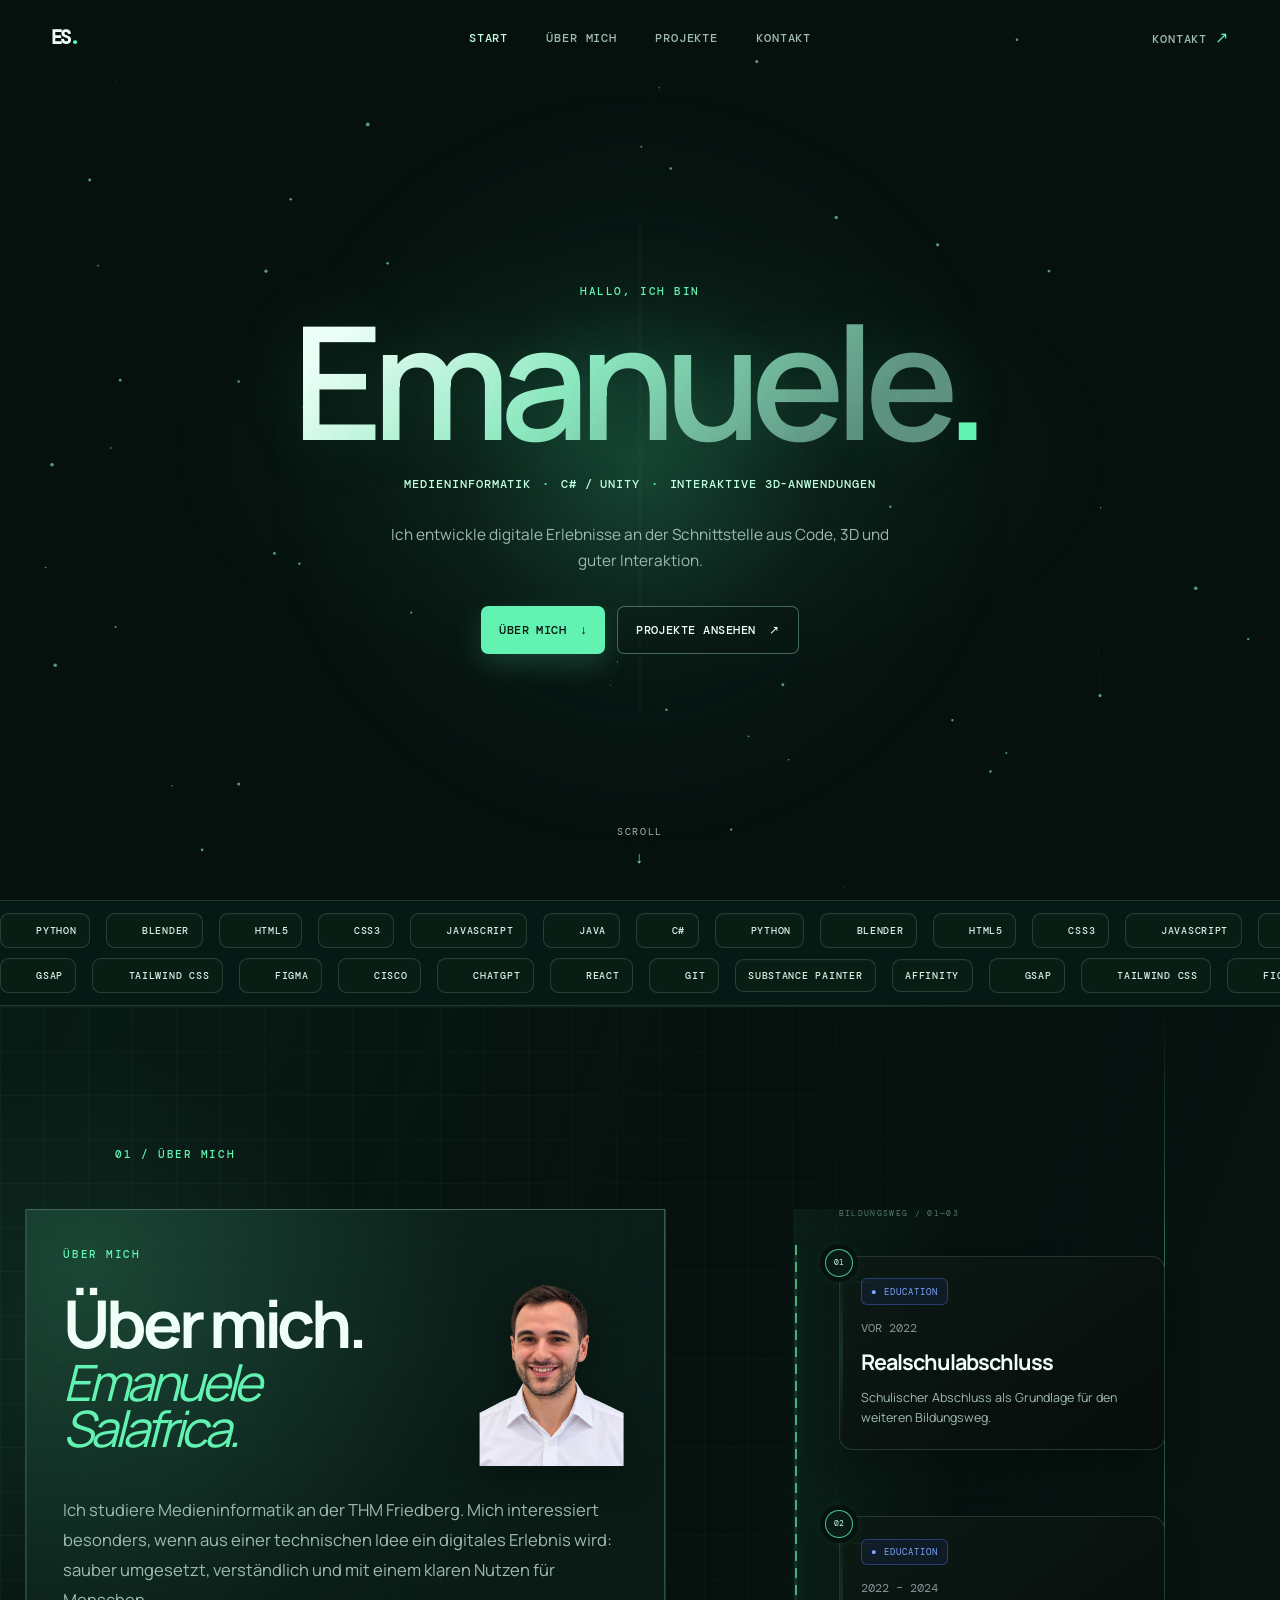
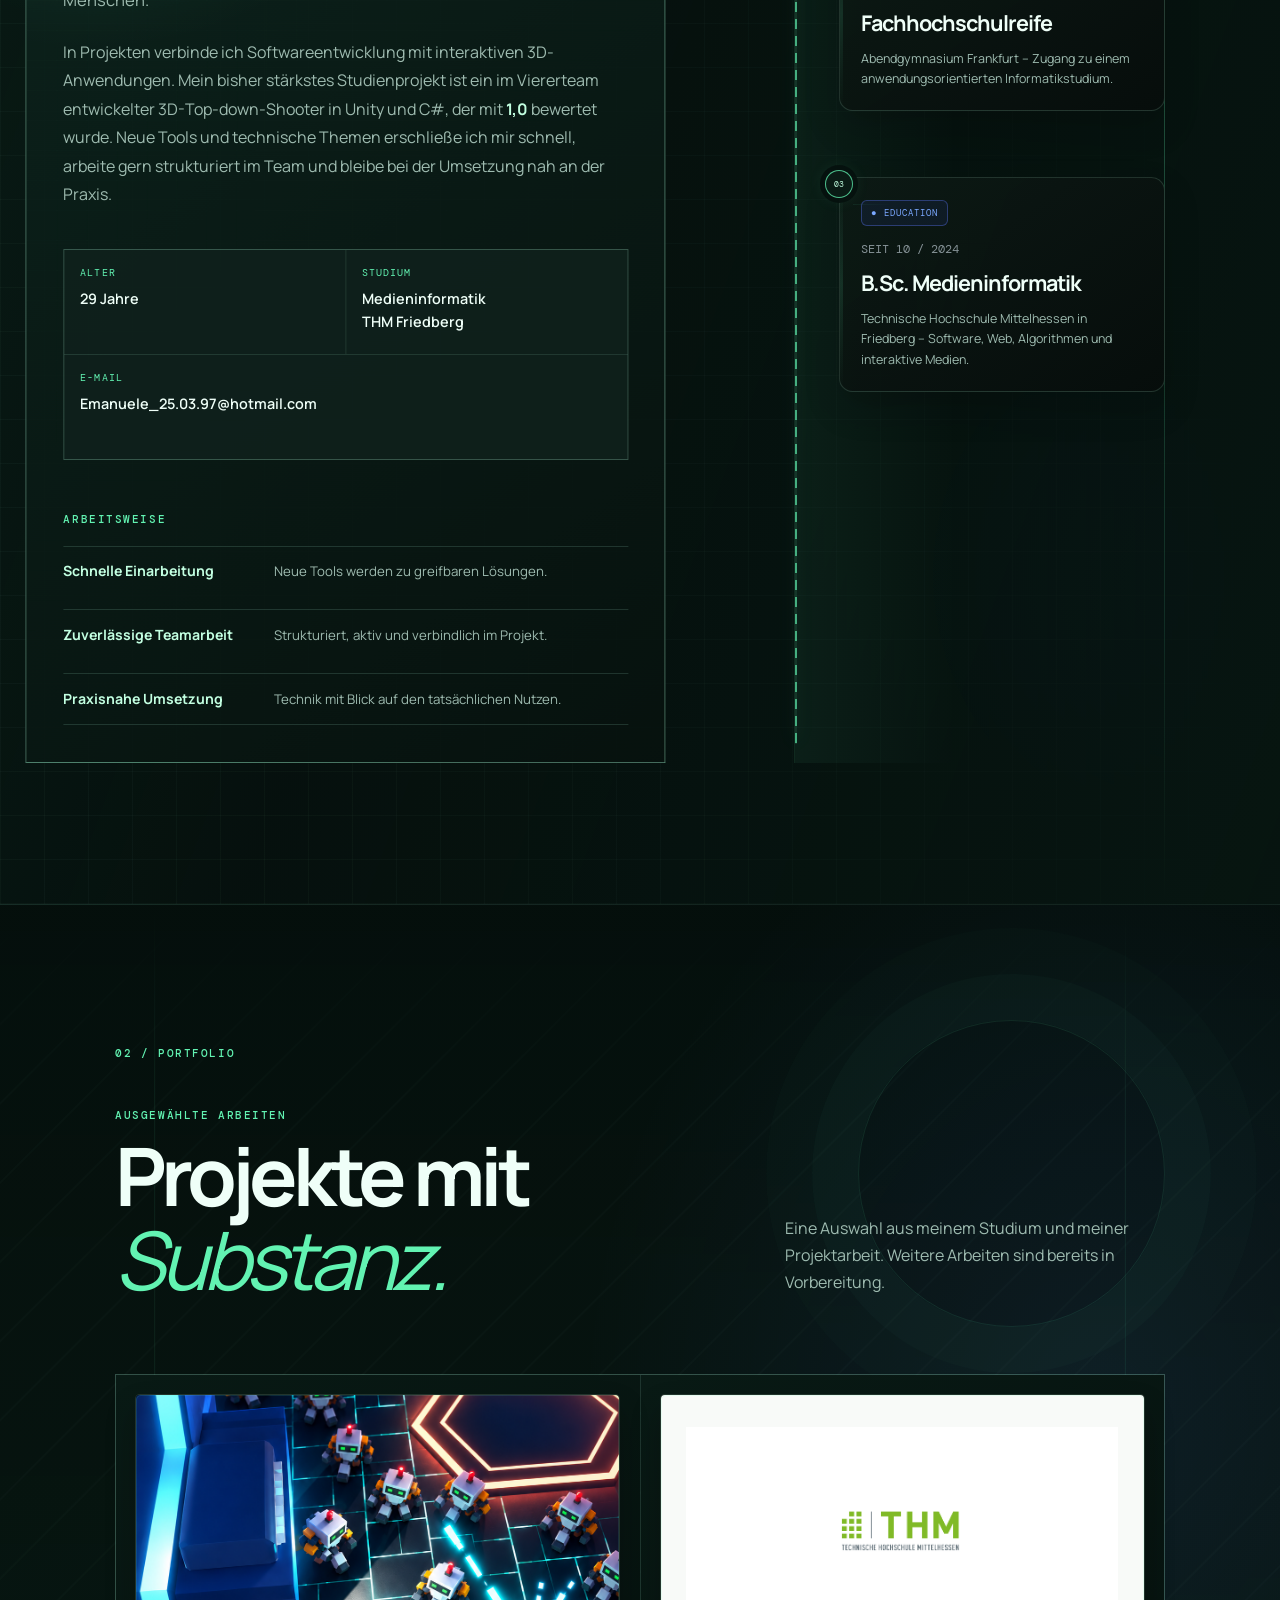
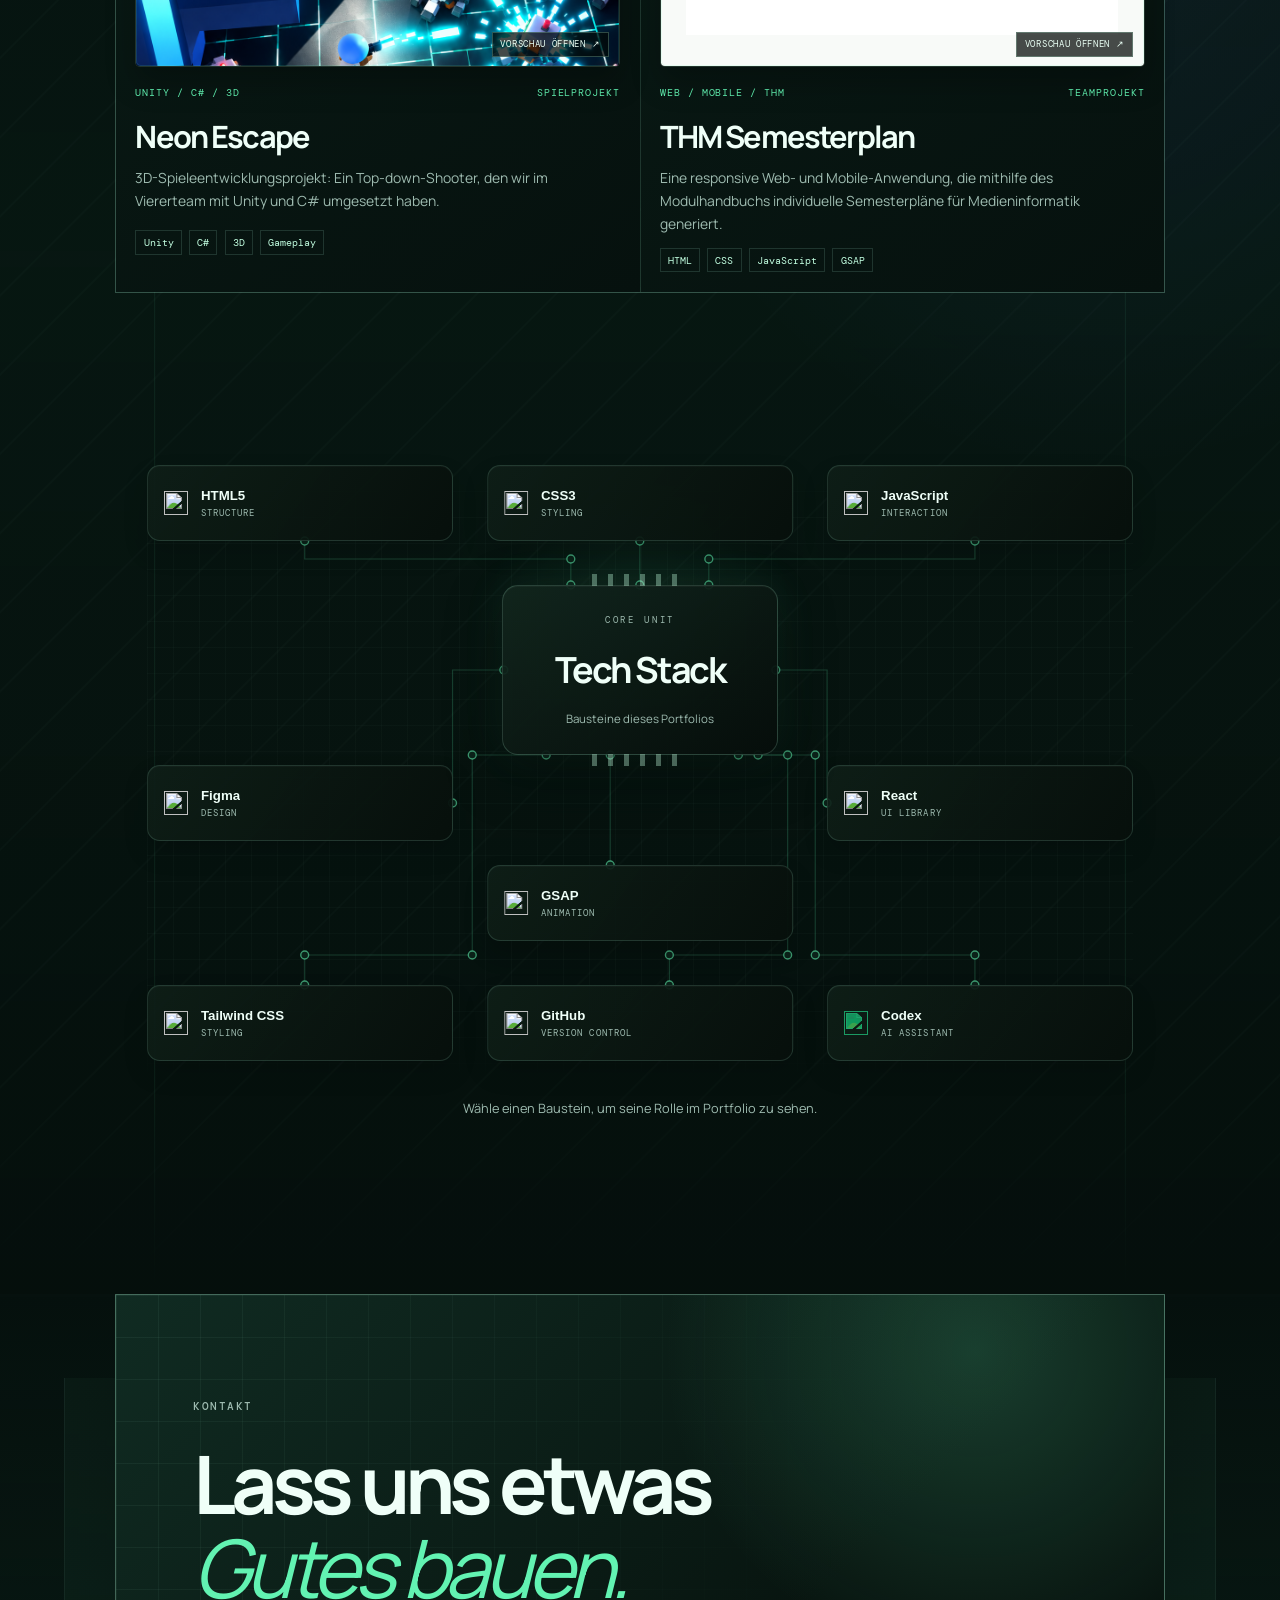
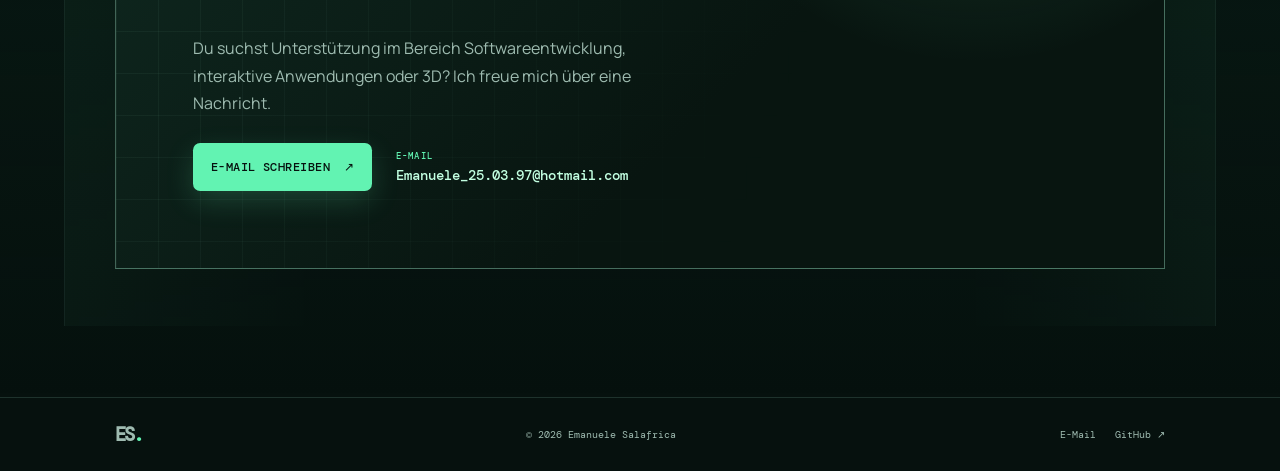
==== commit f7acc8f1: "Refine education route" ====
--- a/index.html
+++ b/index.html
@@ -9,7 +9,7 @@
     <link rel="preconnect" href="https://fonts.googleapis.com" />
     <link rel="preconnect" href="https://fonts.gstatic.com" crossorigin />
     <link href="https://fonts.googleapis.com/css2?family=DM+Mono:wght@400;500&family=Manrope:wght@400;500;600;700;800&display=swap" rel="stylesheet" />
-    <link rel="stylesheet" href="styles.css?v=local-30" />
+    <link rel="stylesheet" href="styles.css?v=local-31" />
   </head>
   <body>
     <a class="skip-link" href="#content">Zum Inhalt springen</a>
@@ -82,7 +82,7 @@
           <section class="education-route" aria-label="Bildungsweg">
             <div class="education-line" aria-hidden="true"></div>
             <article class="education-entry education-entry-left">
-              <span class="education-marker" aria-hidden="true"></span>
+              <span class="education-marker" data-step="01" aria-hidden="true"></span>
               <div class="education-card">
                 <p class="education-tag">● Education</p>
                 <p class="education-year">VOR 2022</p>
@@ -91,7 +91,7 @@
               </div>
             </article>
             <article class="education-entry education-entry-right">
-              <span class="education-marker" aria-hidden="true"></span>
+              <span class="education-marker" data-step="02" aria-hidden="true"></span>
               <div class="education-card">
                 <p class="education-tag">● Education</p>
                 <p class="education-year">2022 – 2024</p>
@@ -100,7 +100,7 @@
               </div>
             </article>
             <article class="education-entry education-entry-left">
-              <span class="education-marker" aria-hidden="true"></span>
+              <span class="education-marker" data-step="03" aria-hidden="true"></span>
               <div class="education-card">
                 <p class="education-tag">● Education</p>
                 <p class="education-year">SEIT 10 / 2024</p>
--- a/styles.css
+++ b/styles.css
@@ -277,3 +277,82 @@
 .project-actions { display: flex; gap: .55rem; margin-top: 1.2rem; }
 .project-icon-link { display: inline-flex; align-items: center; gap: .55rem; min-height: 2.25rem; padding: 0 .7rem; color: var(--mint-bright); border: 1px solid rgba(98,243,178,.34); background: rgba(98,243,178,.05); font: .58rem var(--mono); letter-spacing: .08em; transition: color .2s, background .2s, transform .2s; }
 .project-icon-link .project-github-icon { display: block; width: 1rem; height: 1rem; flex: 0 0 1rem; object-fit: contain; }.project-icon-link b { font: 400 .9rem/1 var(--mono); }.project-icon-link:hover, .project-icon-link:focus-visible { color: #06110e; background: var(--mint-bright); transform: translateY(-2px); }
+
+/* Bildungsweg als kleine Navigationskarte: Jeder Knoten hat eine Nummer,
+   eine sichtbare Verbindung und reagiert auf die aktuelle Scrollposition. */
+.education-route {
+  position: relative;
+  padding: clamp(.75rem, 1.8vw, 1.35rem) 0 clamp(.75rem, 1.8vw, 1.35rem) 2.75rem;
+  border-left: 1px solid rgba(98,243,178,.1);
+  background: linear-gradient(90deg, rgba(98,243,178,.055), transparent 44%);
+}
+.education-route::before {
+  content: "BILDUNGSWEG / 01—03";
+  position: absolute;
+  top: -.1rem;
+  left: 2.75rem;
+  color: rgba(194,255,225,.42);
+  font: .52rem var(--mono);
+  letter-spacing: .16em;
+}
+.education-line {
+  top: 2.25rem;
+  bottom: 1.2rem;
+  width: 2px;
+  background: repeating-linear-gradient(to bottom, rgba(98,243,178,.68) 0 10px, rgba(98,243,178,.11) 10px 17px);
+  box-shadow: 0 0 20px rgba(98,243,178,.16);
+}
+.education-entry {
+  padding-top: 1.55rem;
+}
+.education-marker {
+  display: grid;
+  place-items: center;
+  width: 28px;
+  height: 28px;
+  border: 1px solid rgba(98,243,178,.76);
+  background: #0a1b15;
+  box-shadow: 0 0 0 5px rgba(6,17,14,.94), 0 0 18px rgba(98,243,178,.14);
+}
+.education-marker::after {
+  content: attr(data-step);
+  color: var(--mint-bright);
+  font: .47rem var(--mono);
+  letter-spacing: -.04em;
+}
+.education-entry::before {
+  content: "";
+  position: absolute;
+  top: 3.2rem;
+  left: .9rem;
+  width: 2.25rem;
+  height: 1px;
+  background: linear-gradient(90deg, rgba(98,243,178,.9), rgba(98,243,178,.08));
+}
+.education-entry.is-active .education-marker {
+  width: 34px;
+  height: 34px;
+  background: var(--mint);
+  border-color: var(--mint-bright);
+  box-shadow: 0 0 0 5px rgba(6,17,14,.94), 0 0 0 8px rgba(98,243,178,.12), 0 0 30px rgba(98,243,178,.6);
+}
+.education-entry.is-active .education-marker::after { color: var(--ink); }
+.education-entry.is-active::before { background: linear-gradient(90deg, #f1fff8, var(--mint)); box-shadow: 0 0 12px rgba(98,243,178,.7); }
+.education-card { overflow: hidden; }
+.education-card::before {
+  content: "";
+  position: absolute;
+  inset: 0 auto 0 0;
+  width: 3px;
+  background: linear-gradient(transparent, rgba(98,243,178,.12), transparent);
+}
+.education-entry.is-active .education-card::before { background: linear-gradient(transparent, var(--mint), transparent); box-shadow: 0 0 13px var(--mint); }
+@media (max-width: 860px) {
+  .education-route { padding-left: 2.75rem; }
+  .education-entry::before { width: 2.2rem; }
+}
+@media (max-width: 720px) {
+  .education-route::before { left: 2.75rem; }
+  .education-entry { padding-top: 1.7rem; }
+  .education-entry::before { top: 3.38rem; }
+}
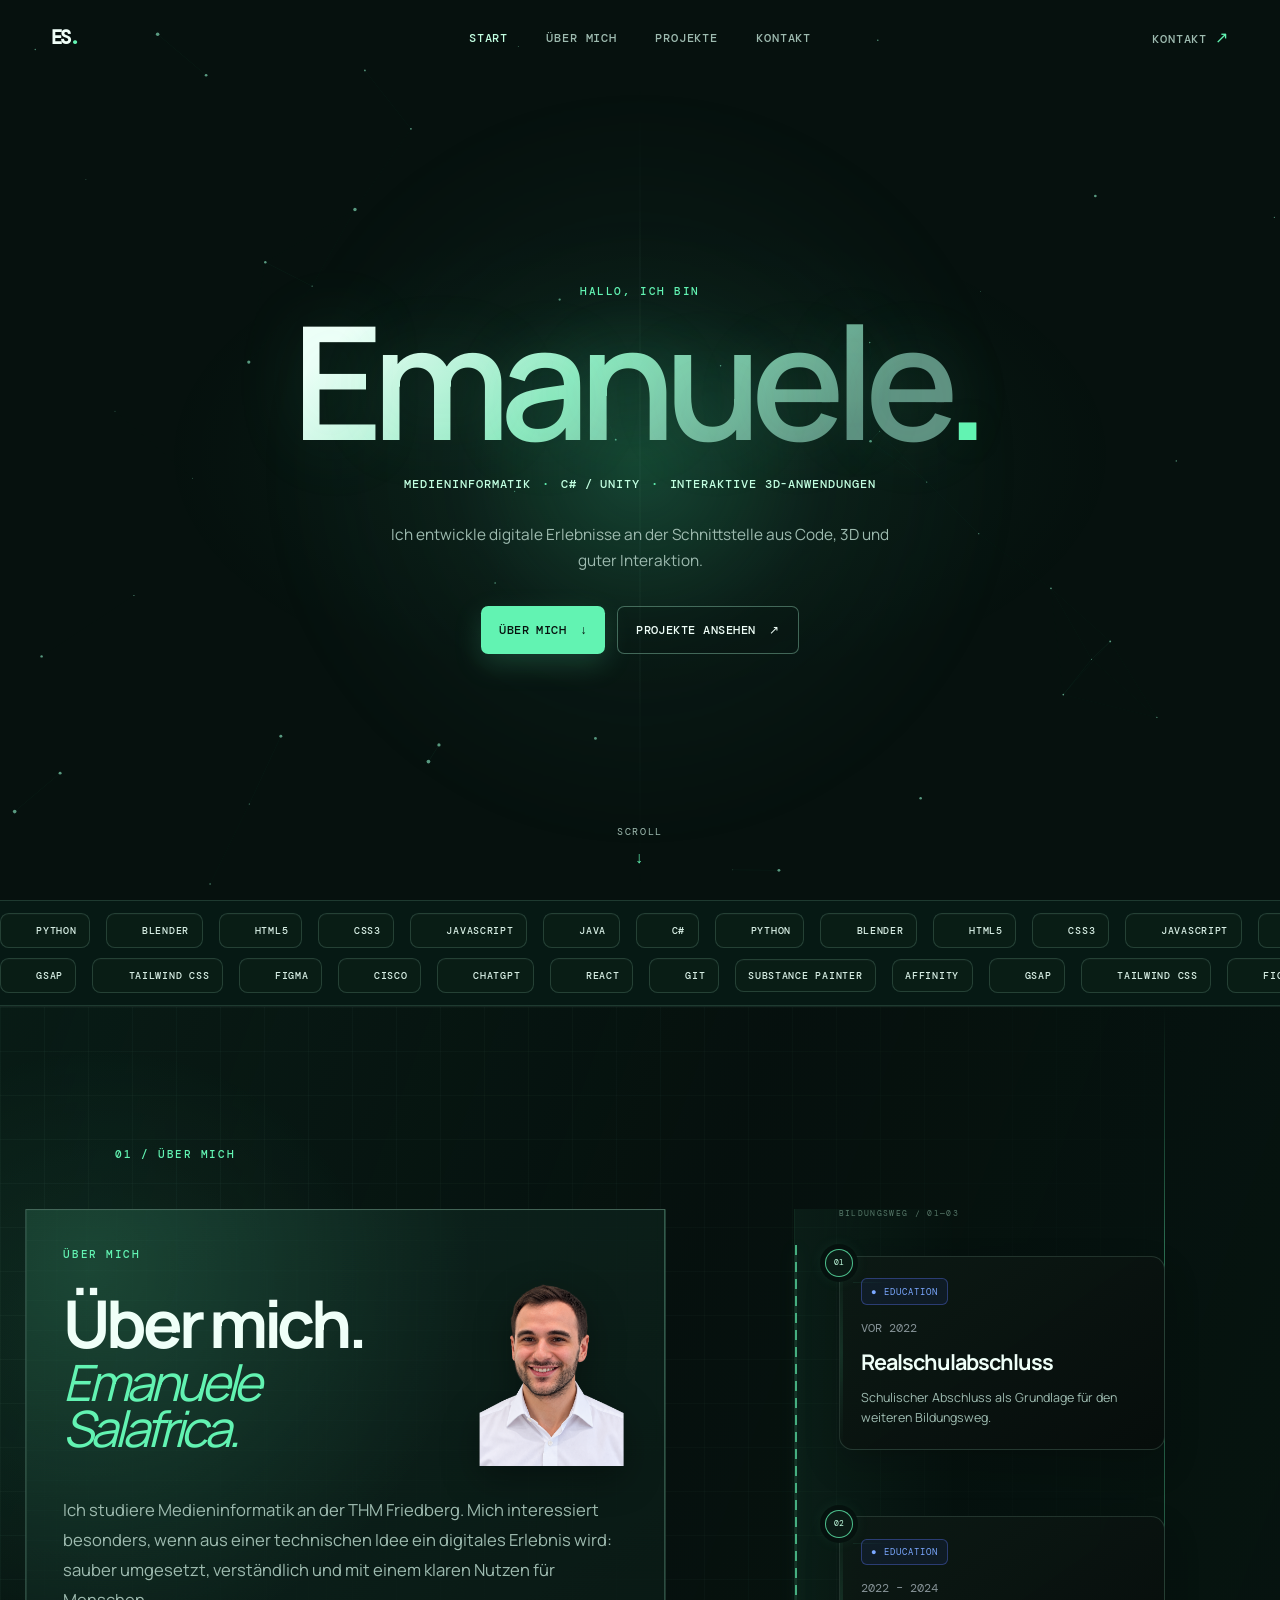
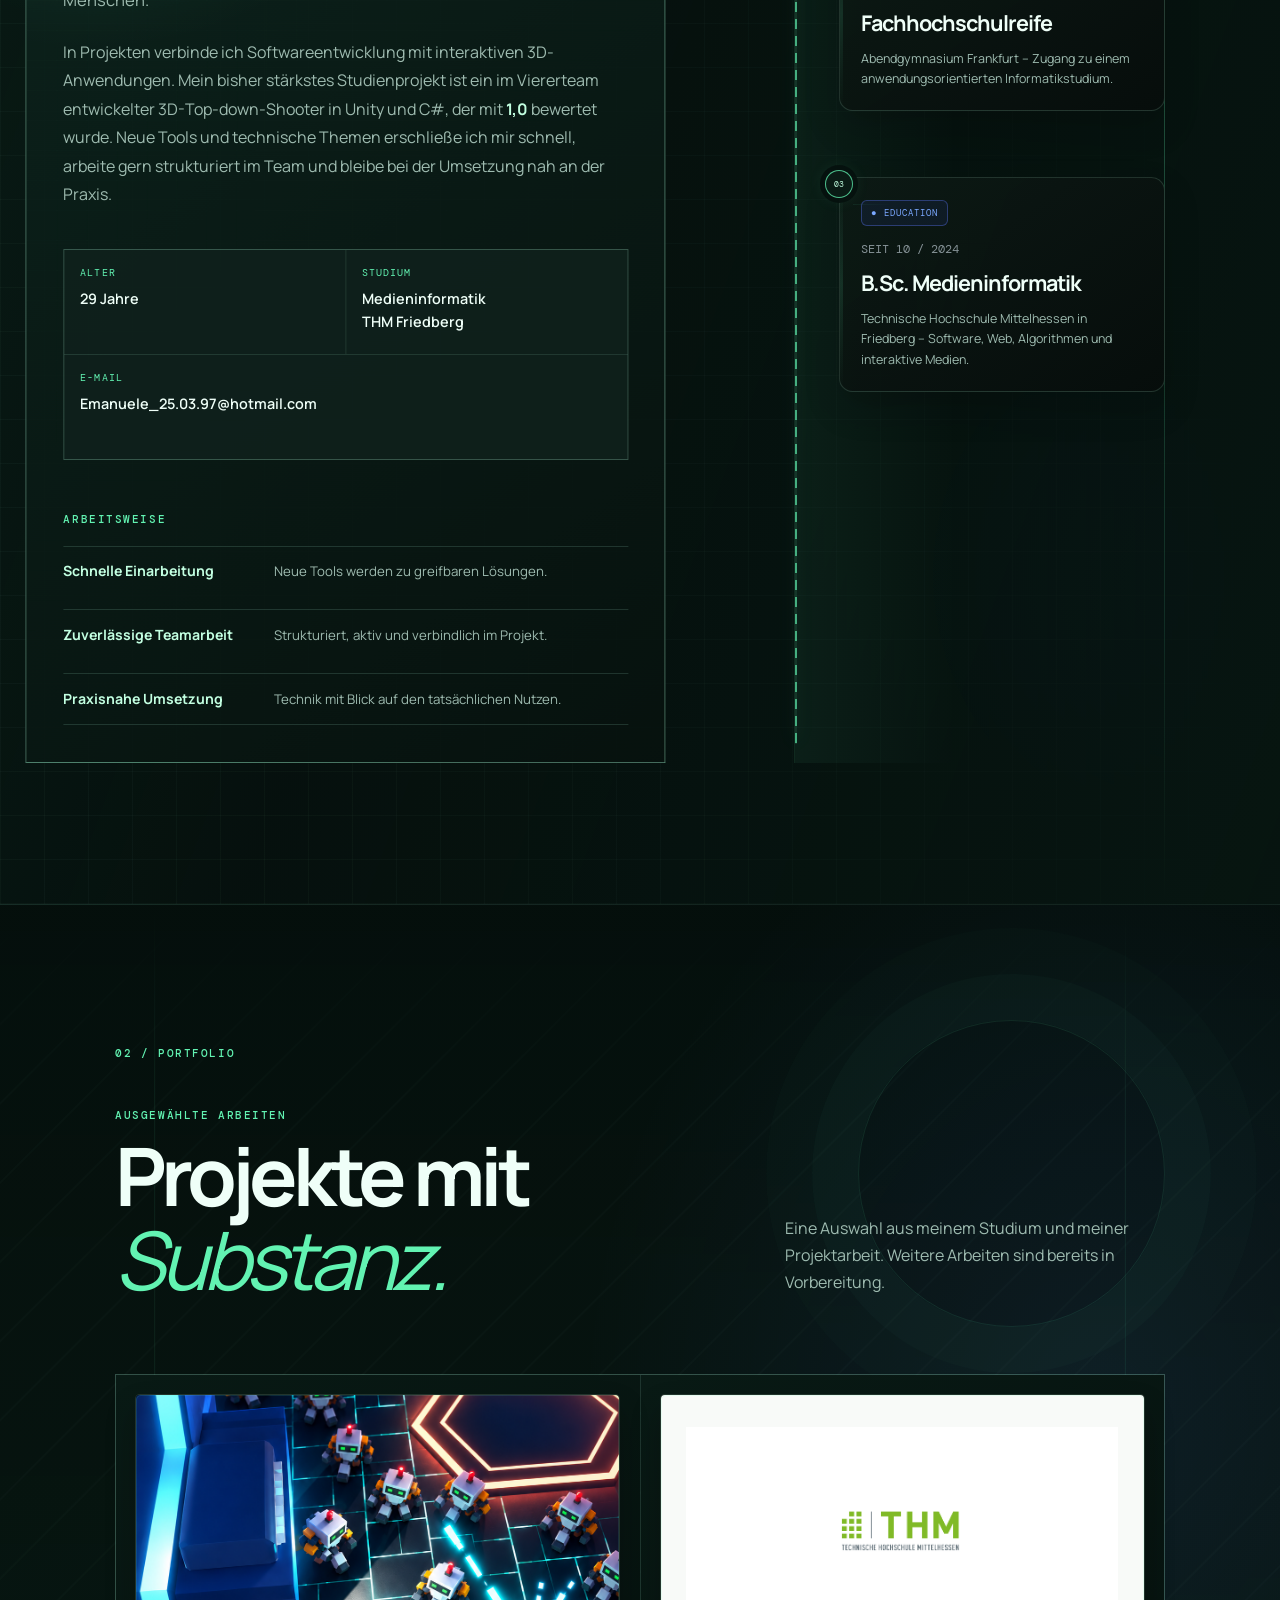
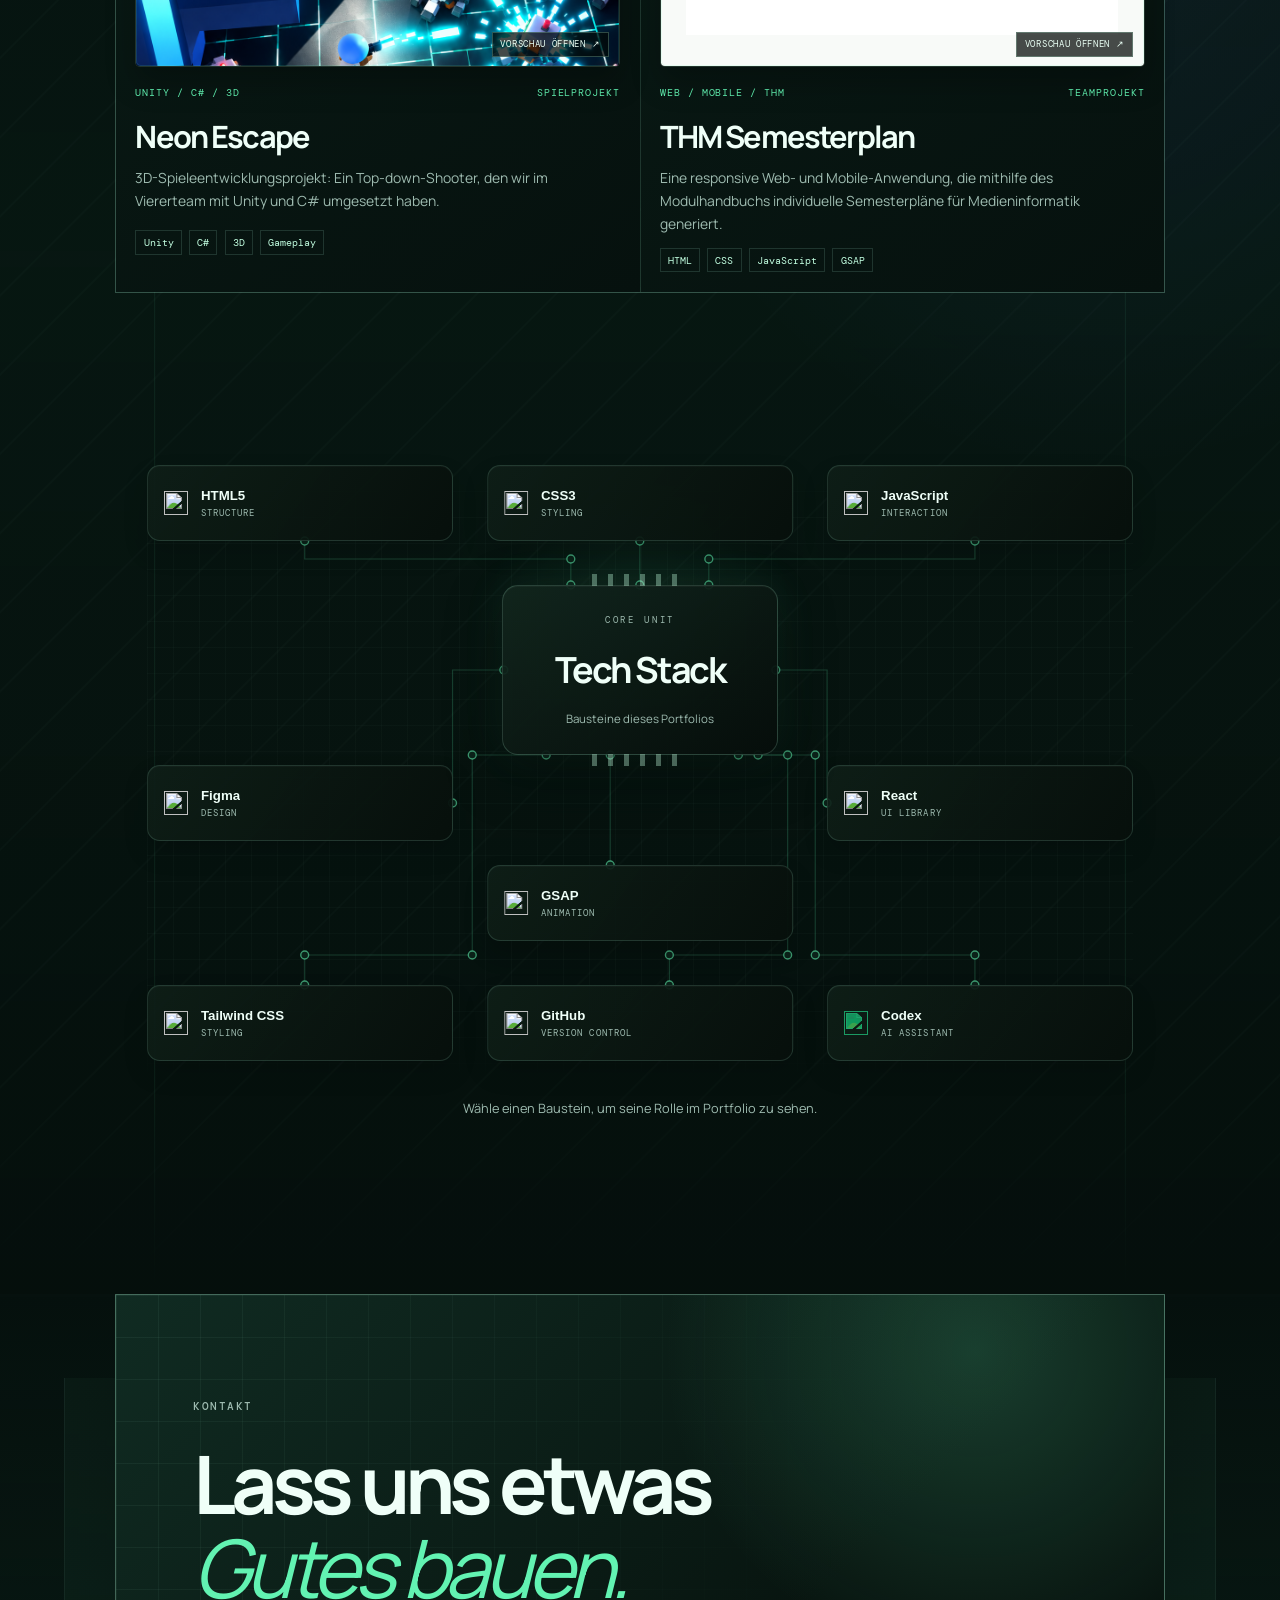
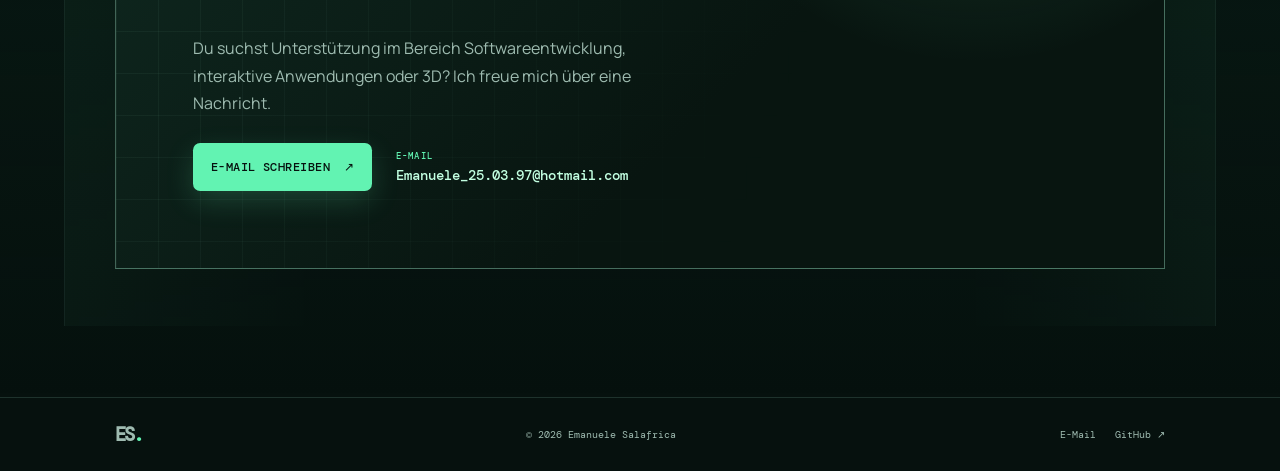
==== commit 645226c5: "Adjust mobile profile portrait alignment" ====
--- a/index.html
+++ b/index.html
@@ -9,7 +9,7 @@
     <link rel="preconnect" href="https://fonts.googleapis.com" />
     <link rel="preconnect" href="https://fonts.gstatic.com" crossorigin />
     <link href="https://fonts.googleapis.com/css2?family=DM+Mono:wght@400;500&family=Manrope:wght@400;500;600;700;800&display=swap" rel="stylesheet" />
-    <link rel="stylesheet" href="styles.css?v=local-31" />
+    <link rel="stylesheet" href="styles.css?v=local-32" />
   </head>
   <body>
     <a class="skip-link" href="#content">Zum Inhalt springen</a>
--- a/styles.css
+++ b/styles.css
@@ -241,6 +241,12 @@
 .about-title-copy { display: block; flex: 0 0 auto; min-width: 0; white-space: nowrap; }
 .about-title-copy em { display: block; margin-top: .06em; font-size: .76em; line-height: .91; white-space: nowrap; }
 .profile-dossier h2#about-title img { display: block; width: clamp(10rem, 17vw, 12rem); height: clamp(10rem, 17vw, 12rem); max-width: 47%; flex: 0 1 auto; object-fit: contain; object-position: center; transform: translateX(clamp(.65rem, 1.5vw, 1.25rem)); filter: drop-shadow(0 12px 18px rgba(0,0,0,.35)); }
+@media (max-width: 860px) {
+  .profile-dossier h2#about-title img {
+    /* Auf schmalen Displays bleibt das Porträt bewusst innerhalb der Karte. */
+    transform: translateX(clamp(-1.15rem, -4vw, -.7rem));
+  }
+}
 /* Der persönliche Teil beginnt bewusst direkt unter der Abschnittsmarke.
    Die Roadmap bleibt rechts als eigener, ruhiger Gegenpol stehen. */
 @media (min-width: 861px) {
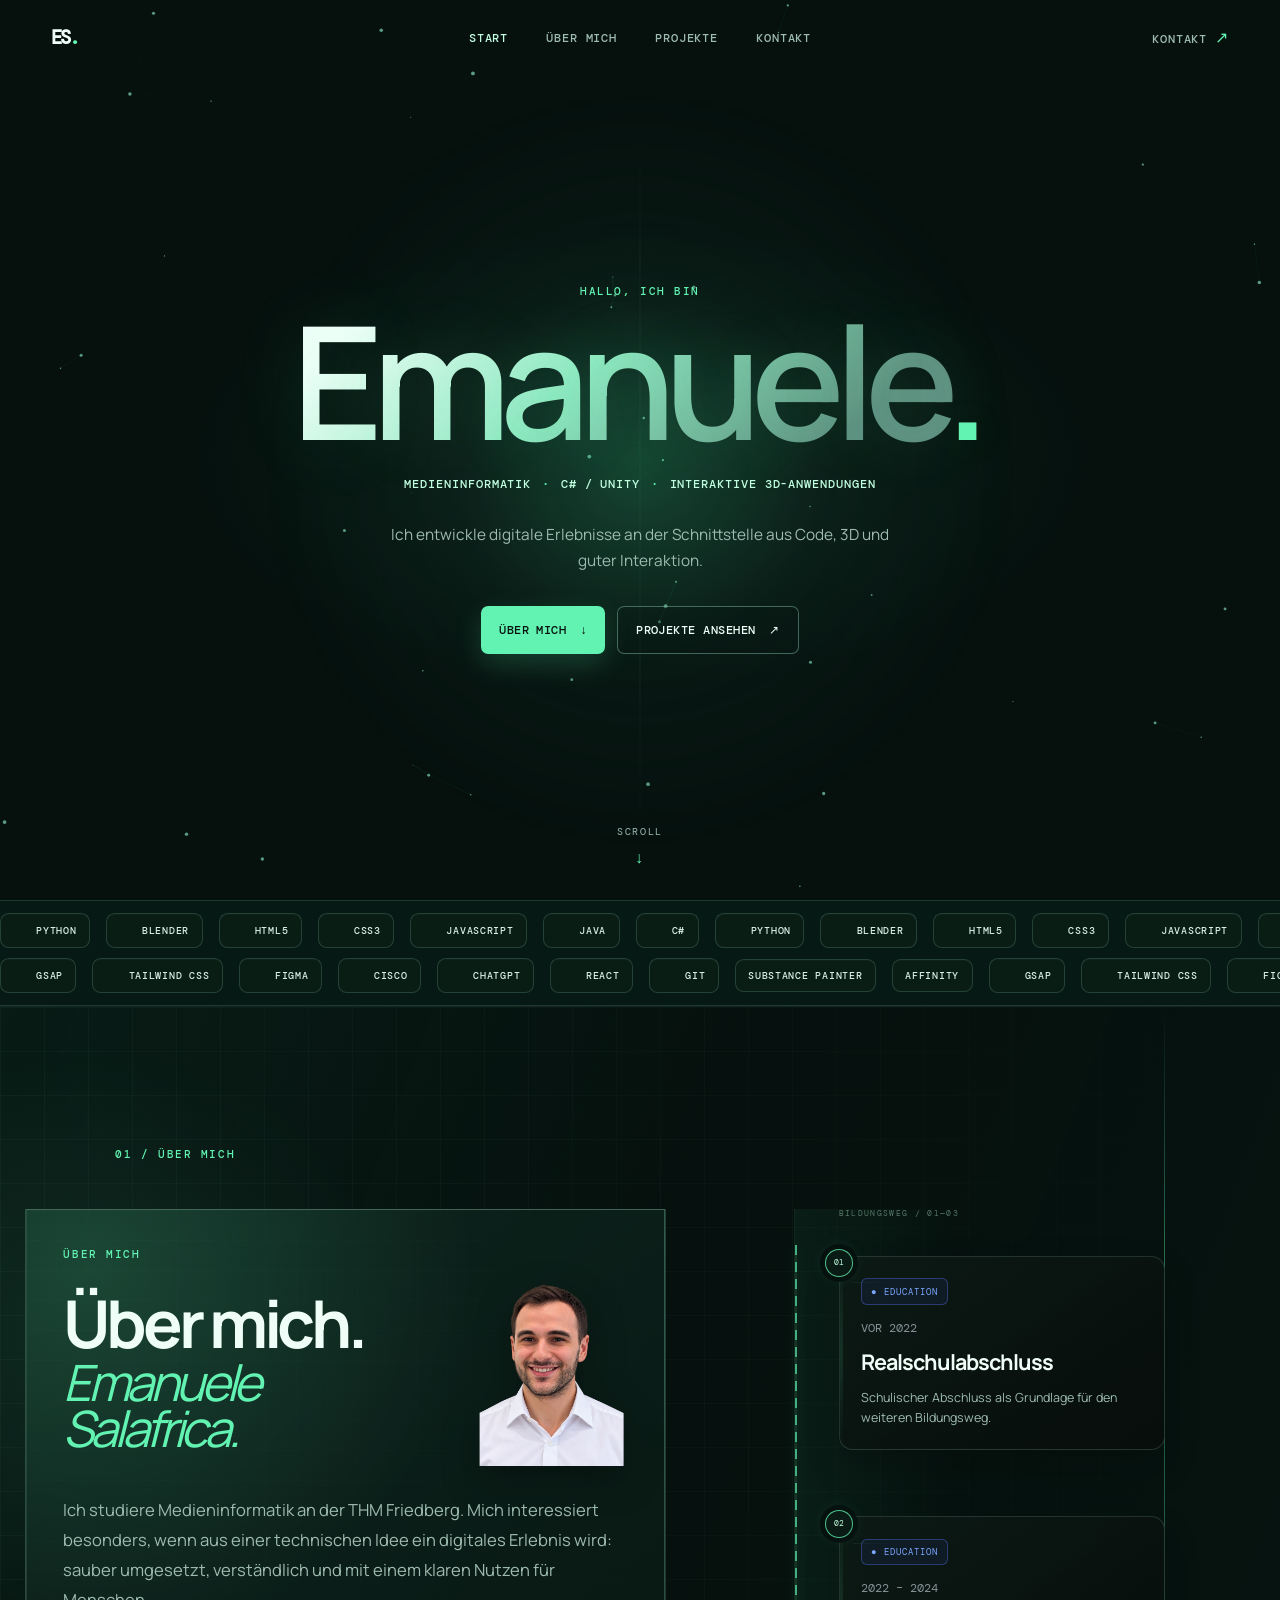
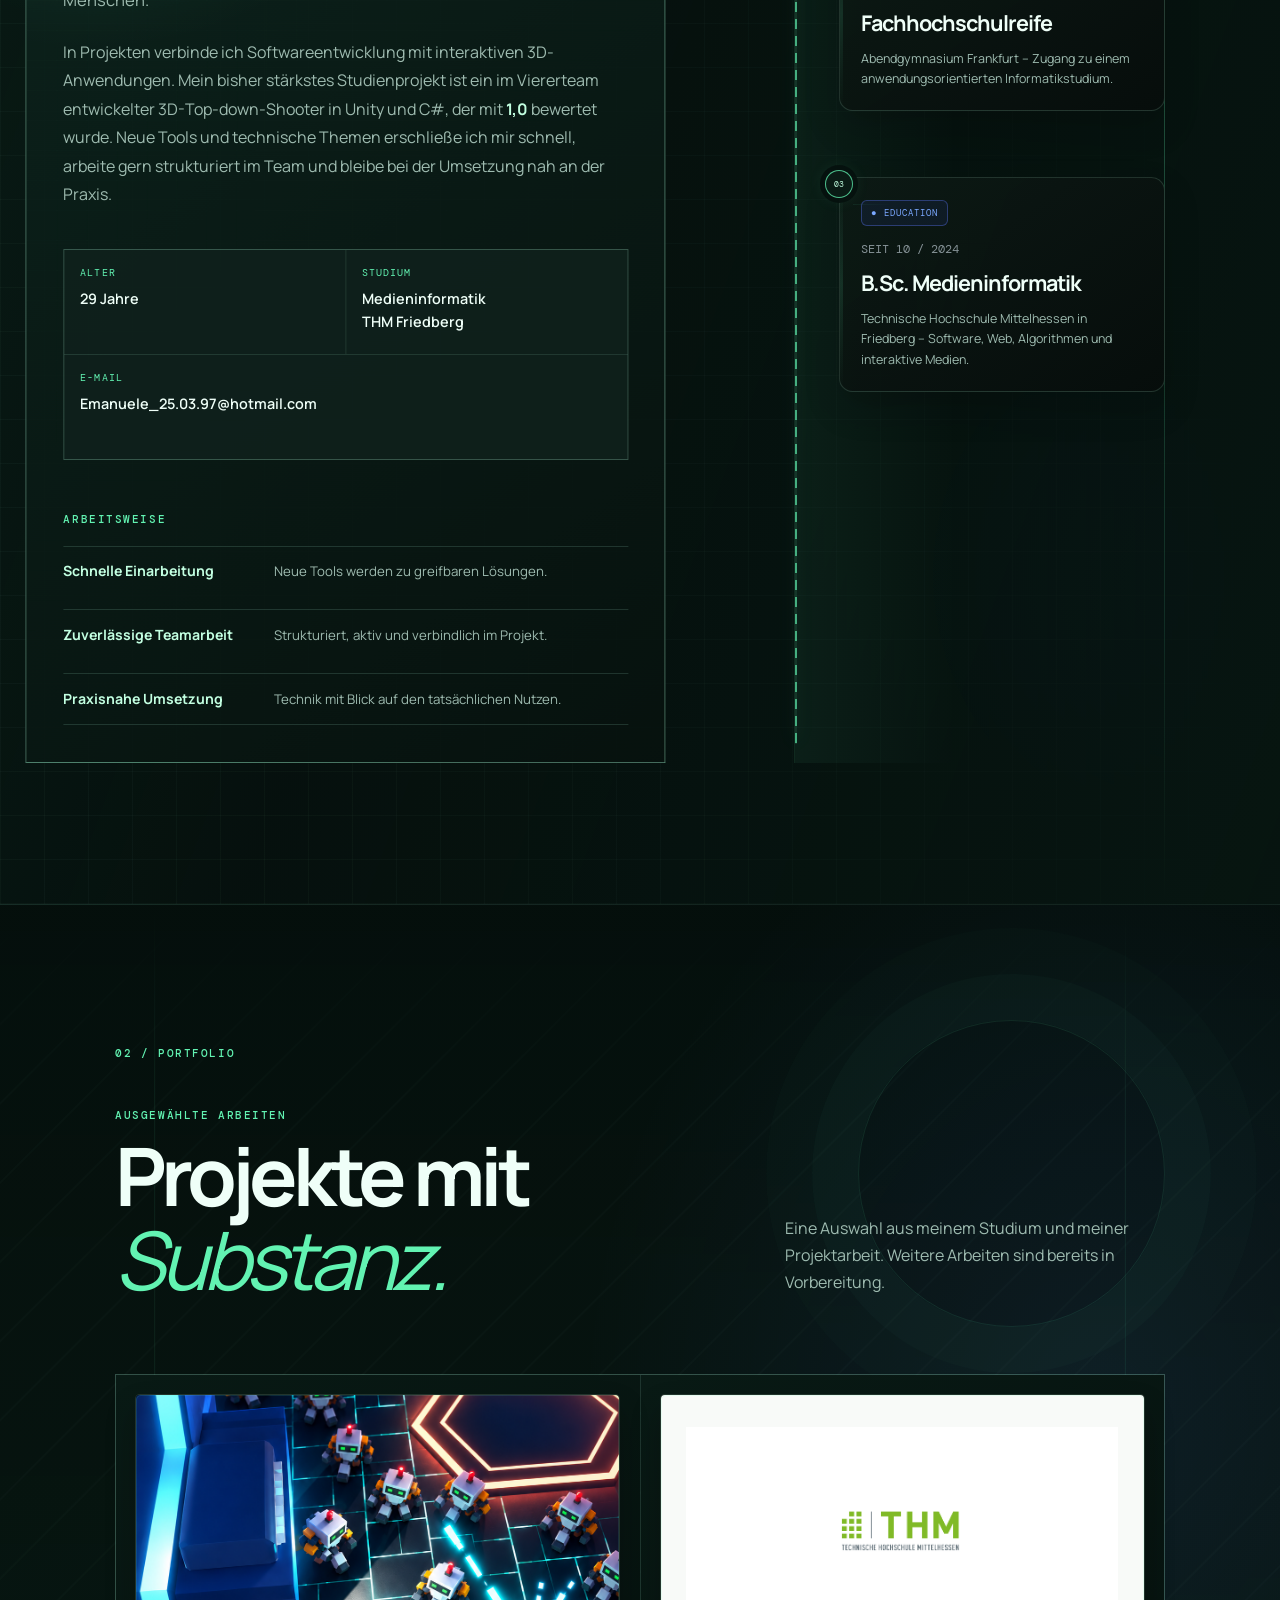
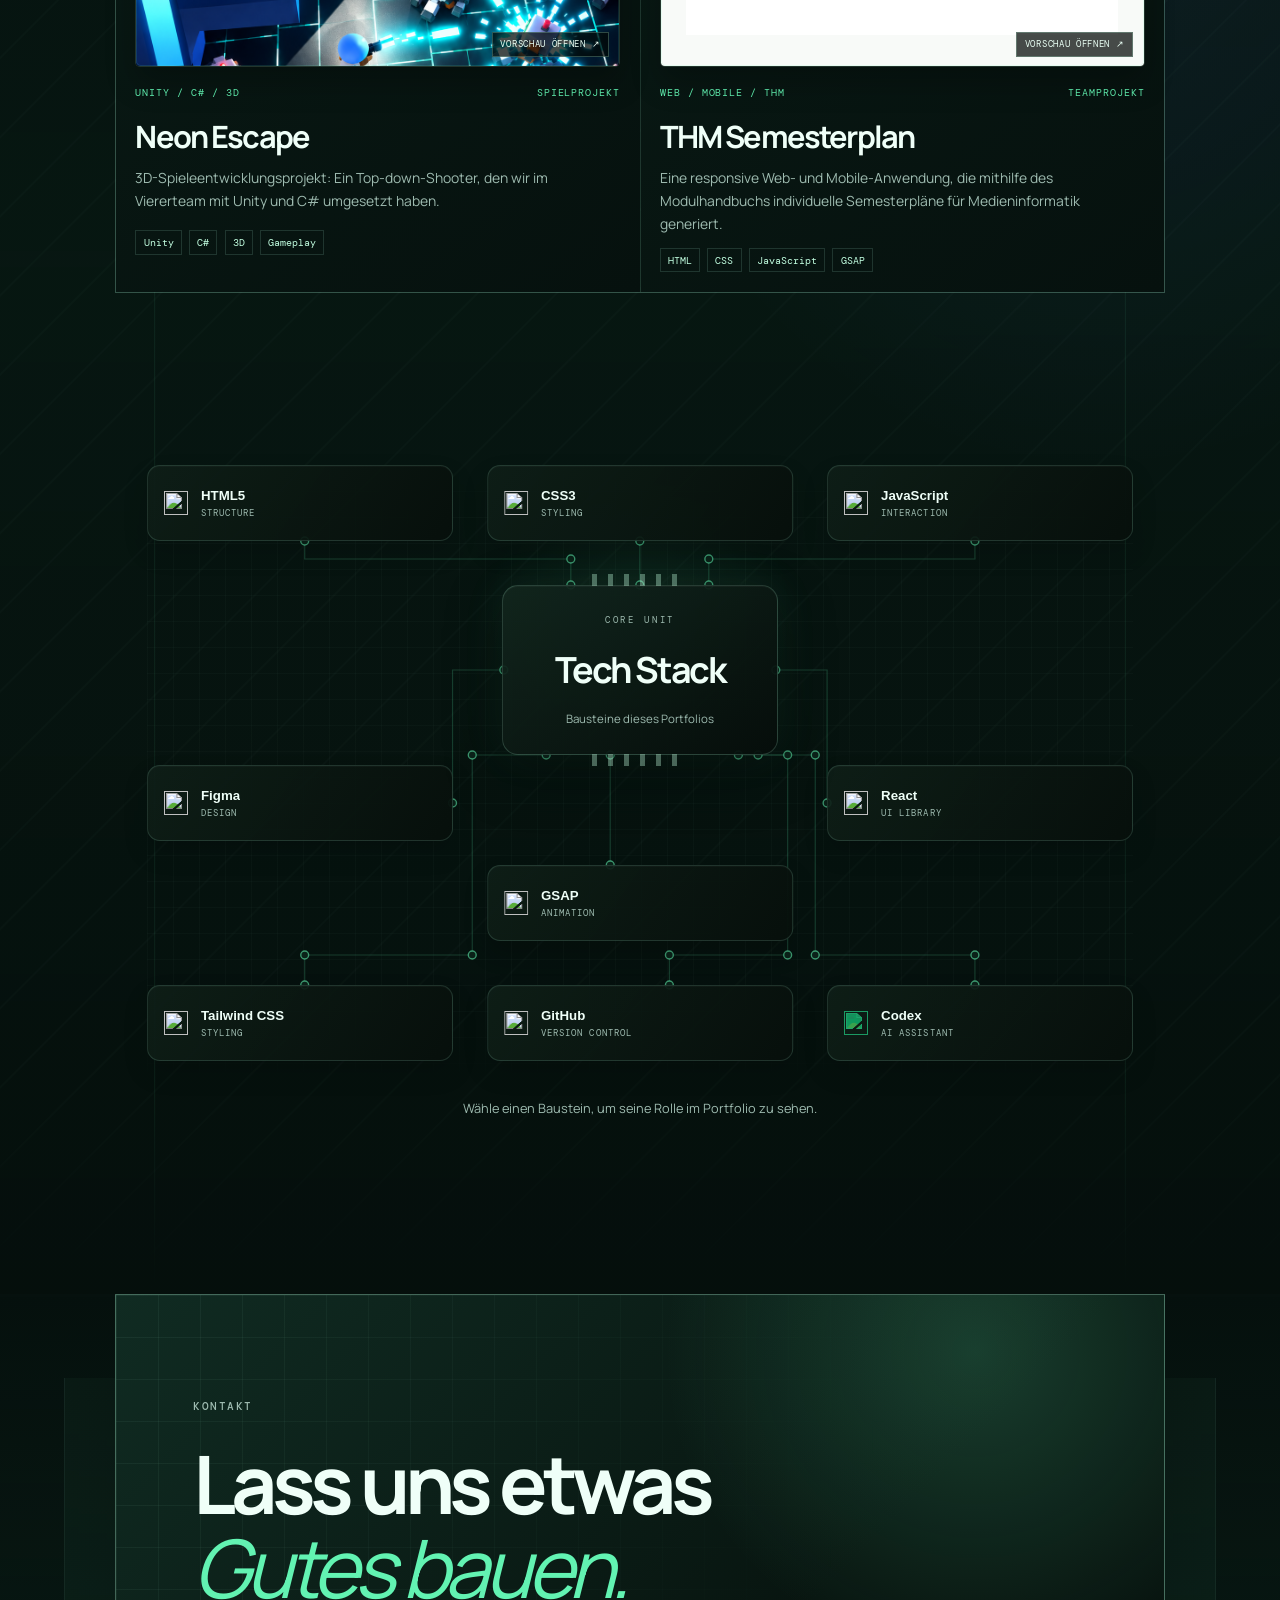
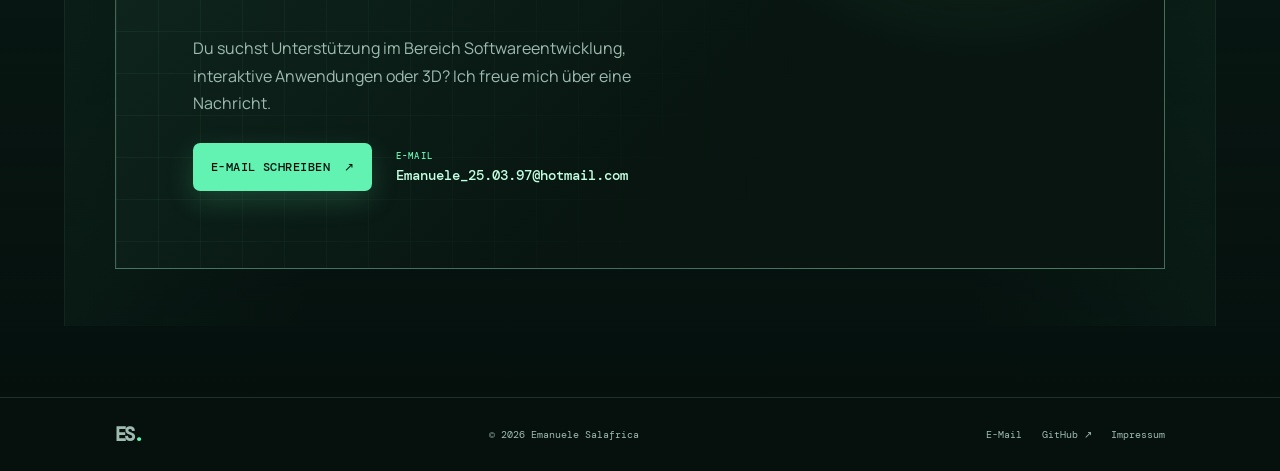
==== commit 3e7f1270: "Document portfolio code and add legal notice" ====
--- a/index.html
+++ b/index.html
@@ -9,12 +9,15 @@
     <link rel="preconnect" href="https://fonts.googleapis.com" />
     <link rel="preconnect" href="https://fonts.gstatic.com" crossorigin />
     <link href="https://fonts.googleapis.com/css2?family=DM+Mono:wght@400;500&family=Manrope:wght@400;500;600;700;800&display=swap" rel="stylesheet" />
-    <link rel="stylesheet" href="styles.css?v=local-32" />
+    <!-- Gestaltung und responsive Regeln; Code-Wegweiser: CODE-UEBERSICHT.md. -->
+    <link rel="stylesheet" href="styles.css?v=structured-33" />
   </head>
   <body>
     <a class="skip-link" href="#content">Zum Inhalt springen</a>
+    <!-- Dekorativer Hintergrund: scripts/background.js zeichnet auf diesem Canvas. -->
     <canvas id="constellation" aria-hidden="true"></canvas>
 
+    <!-- scripts/navigation.js markiert den sichtbaren Abschnitt im Menü. -->
     <header class="site-header">
       <a class="wordmark" href="#start" aria-label="Zur Startseite">ES<span>.</span></a>
       <nav aria-label="Hauptnavigation">
@@ -27,6 +30,7 @@
     </header>
 
     <main id="content">
+      <!-- Startbereich: Inhalte hier, Glow und Scrollpfeil in styles.css. -->
       <section class="hero section" id="start" aria-labelledby="hero-title">
         <div class="hero-glow"></div>
         <p class="eyebrow">Hallo, ich bin</p>
@@ -40,6 +44,8 @@
         <a class="scroll-hint" href="#ueber-mich" aria-label="Zum Abschnitt Über mich scrollen">SCROLL <span>↓</span></a>
       </section>
 
+      <!-- Gegenläufige Werkzeugleisten. scripts/ticker.js ergänzt die Loop-Kopie.
+           Versteckte Wiederholungen ermöglichen den nahtlosen Übergang. -->
       <section class="ticker" aria-label="Programme und Werkzeuge">
         <div class="ticker-lane ticker-lane-left">
           <div class="ticker-track">
@@ -55,6 +61,7 @@
         </div>
       </section>
 
+      <!-- Persönliche Texte und Fakten links, Bildungsweg rechts. -->
       <section class="about section" id="ueber-mich" aria-labelledby="about-title">
         <div class="section-label">01 / ÜBER MICH</div>
         <div class="profile-roadmap">
@@ -79,6 +86,7 @@
               </div>
             </div>
           </article>
+          <!-- scripts/education.js setzt .is-active; CSS zeichnet Route und Leuchten. -->
           <section class="education-route" aria-label="Bildungsweg">
             <div class="education-line" aria-hidden="true"></div>
             <article class="education-entry education-entry-left">
@@ -119,6 +127,8 @@
           <p>Eine Auswahl aus meinem Studium und meiner Projektarbeit. Weitere Arbeiten sind bereits in Vorbereitung.</p>
         </div>
         <div class="project-grid">
+          <!-- scripts/projects.js steuert beide Karten. aria-controls verbindet
+               Vorschau und Details. Erst ein Klick startet den Medienwechsel. -->
           <article class="project-card interactive-project neon-project" aria-label="Neon Escape, Spielentwicklungsprojekt">
             <div class="project-preview neon-trailer" aria-label="Neon Escape: Poster und Gameplay-Vorschau. Klicke, um das Projekt zu öffnen." tabindex="0" role="button" aria-controls="neon-details" aria-expanded="false">
               <img class="project-poster neon-poster" src="assets/neon-escape/neon-escape-poster.png" alt="Neon Escape: Figur im Neon-Labyrinth kämpft gegen Roboter" />
@@ -181,6 +191,8 @@
             </div>
           </article>
         </div>
+        <!-- data-wire am Button entspricht einer SVG-path-ID. scripts/tech-stack.js
+             bewegt den Lichtpunkt entlang dieser Leitung ab der Core Unit. -->
         <section class="core-unit" aria-labelledby="core-title">
           <div class="stack-board" aria-label="Technologien dieser Website">
             <svg class="stack-circuit" viewBox="0 0 1000 620" preserveAspectRatio="none" aria-hidden="true">
@@ -225,8 +237,9 @@
     <footer class="site-footer">
       <a class="wordmark" href="#start" aria-label="Nach oben">ES<span>.</span></a>
       <p>© <span id="year"></span> Emanuele Salafrica</p>
-      <div><a href="mailto:Emanuele_25.03.97@hotmail.com">E-Mail</a><a href="https://github.com/EmanueleSalafrica" target="_blank" rel="noreferrer">GitHub ↗</a></div>
+      <div><a href="mailto:Emanuele_25.03.97@hotmail.com">E-Mail</a><a href="https://github.com/EmanueleSalafrica" target="_blank" rel="noreferrer">GitHub ↗</a><a href="impressum.html">Impressum</a></div>
     </footer>
-    <script src="script.js?v=local-28"></script>
+    <!-- Modul-Einstieg; importiert die nach Aufgaben getrennten Dateien in scripts/. -->
+    <script type="module" src="script.js?v=structured-33"></script>
   </body>
 </html>
--- a/styles.css
+++ b/styles.css
@@ -1,3 +1,11 @@
+/*
+ * PORTFOLIO-STYLES
+ * Farben/Schriften: :root. Animationen: @keyframes. Mobil: @media.
+ * Die vorhandene Regelreihenfolge bleibt erhalten, damit das Layout gleich bleibt.
+ * Spätere Komponentenregeln präzisieren die Basisregeln (CSS-Kaskade).
+ * Suchbegriffe und Erklärung aller Bereiche: CODE-UEBERSICHT.md.
+ */
+/* 01 — Designvariablen: diese Werte wirken auf die gesamte Website. */
 :root {
   --ink: #06110e;
   --ink-soft: #0a1915;
@@ -13,240 +21,2712 @@
   --mono: "DM Mono", monospace;
 }
 
-*, *::before, *::after { box-sizing: border-box; }
-html { scroll-behavior: smooth; background: var(--ink); }
-body { margin: 0; color: var(--text); background: var(--ink); font-family: var(--display); overflow-x: hidden; }
-a { color: inherit; text-decoration: none; }
-.skip-link { position: fixed; z-index: 100; left: 1rem; top: -6rem; padding: .75rem 1rem; background: var(--mint); color: var(--ink); border-radius: 0 0 .6rem .6rem; font-weight: 800; }
-.skip-link:focus { top: 0; }
-
-#constellation { position: fixed; inset: 0; width: 100%; height: 100%; z-index: 0; opacity: .8; pointer-events: none; }
-body::before { content: ""; position: fixed; inset: 0; z-index: -1; pointer-events: none; background-image: linear-gradient(rgba(145,255,210,.045) 1px, transparent 1px), linear-gradient(90deg, rgba(145,255,210,.045) 1px, transparent 1px); background-size: 64px 64px; mask-image: linear-gradient(to bottom, black 0%, rgba(0,0,0,.6) 52%, transparent 98%); }
-
-.site-header { position: fixed; z-index: 10; top: 0; left: 0; right: 0; height: 76px; display: grid; grid-template-columns: minmax(0, 1fr) auto minmax(0, 1fr); column-gap: 1rem; align-items: center; padding: 0 clamp(1.2rem, 4vw, 4.5rem); border-bottom: 1px solid transparent; transition: background .25s, border-color .25s, backdrop-filter .25s; }
-.site-header.scrolled { background: rgba(6,17,14,.72); border-color: var(--line); backdrop-filter: blur(15px); }
-.wordmark { justify-self: start; font: 700 1.2rem/1 var(--mono); letter-spacing: -.1em; }
-.wordmark span, h1 span { color: var(--mint); }
-nav { display: flex; gap: clamp(1rem, 3vw, 3rem); }
-.nav-link, .header-contact { color: var(--muted); font: 500 .74rem var(--mono); text-transform: uppercase; letter-spacing: .07em; white-space: nowrap; transition: color .2s; }
-.nav-link:hover, .nav-link.active, .header-contact:hover { color: var(--mint-bright); }
-.header-contact { justify-self: end; }.header-contact span { color: var(--mint); font-size: 1rem; }
-
-.section { position: relative; z-index: 1; padding-left: clamp(1.2rem, 9vw, 10rem); padding-right: clamp(1.2rem, 9vw, 10rem); }
-.hero { min-height: 100svh; display: flex; flex-direction: column; align-items: center; justify-content: center; container-type: inline-size; text-align: center; padding-top: max(7rem, 14svh); padding-bottom: 5.5rem; }
-.hero-glow { position: absolute; width: min(62vw, 850px); aspect-ratio: 1; border-radius: 50%; background: radial-gradient(circle, rgba(71,244,174,.18), rgba(34,95,77,.09) 33%, transparent 67%); filter: blur(8px); animation: breathe 7s ease-in-out infinite; }
-.availability { position: relative; display: inline-flex; flex-wrap: wrap; align-items: center; justify-content: center; max-width: 100%; gap: .35rem .55rem; margin-bottom: 1.35rem; padding: .45rem .7rem; color: #d7fff0; background: rgba(8,35,27,.54); border: 1px solid rgba(98,243,178,.24); border-radius: 999px; font: 500 .67rem var(--mono); letter-spacing: .04em; text-transform: uppercase; }
-.availability span { width: .48rem; height: .48rem; border-radius: 50%; background: var(--mint); box-shadow: 0 0 14px var(--mint); animation: pulse 1.8s infinite; }
-.eyebrow, .section-label { position: relative; margin: 0; color: var(--mint); font: 500 .7rem var(--mono); letter-spacing: .14em; text-transform: uppercase; }
-.hero h1 { position: relative; inline-size: fit-content; max-inline-size: 100%; margin: .5rem auto .9rem; padding: 0 .1em .04em .04em; font-size: clamp(2.75rem, 15cqi, 12rem); font-weight: 600; letter-spacing: -.07em; line-height: .94; overflow-wrap: anywhere; text-wrap: balance; color: transparent; background: linear-gradient(135deg, #f0fff9 10%, #8ee8c0 42%, #5f8f80 80%); background-clip: text; -webkit-background-clip: text; text-shadow: 0 0 70px rgba(98,243,178,.13); }
-.hero-role { position: relative; width: min(100%, 750px); margin: 0; color: var(--mint-bright); font: 500 clamp(.65rem, 1.1cqi, .88rem) var(--mono); letter-spacing: .08em; line-height: 1.7; overflow-wrap: anywhere; text-wrap: balance; }
-.hero-role span { display: inline-block; margin: 0 .25em; color: var(--mint); }
-.hero-intro { position: relative; max-width: 530px; margin: 1.7rem auto 0; color: var(--muted); font-size: clamp(.94rem, 1.2vw, 1rem); line-height: 1.7; text-wrap: pretty; }
-.hero-actions { position: relative; display: flex; flex-wrap: wrap; justify-content: center; gap: .75rem; margin-top: 2rem; }
-.button { display: inline-flex; align-items: center; gap: .85rem; min-height: 48px; padding: 0 1.1rem; border-radius: .45rem; font: 500 .76rem var(--mono); text-transform: uppercase; letter-spacing: .04em; transition: transform .2s, background .2s, border-color .2s; }
-.button:hover { transform: translateY(-3px); }.button-primary { color: var(--ink); background: var(--mint); box-shadow: 0 10px 28px rgba(98,243,178,.18); }.button-primary:hover { background: var(--mint-bright); }.button-ghost { border: 1px solid var(--line-strong); color: var(--text); background: rgba(10,25,21,.3); }.button-ghost:hover { border-color: var(--mint); }
-.scroll-hint { position: absolute; bottom: 2rem; color: var(--muted); font: .62rem var(--mono); letter-spacing: .16em; }.scroll-hint span { display: block; margin-top: .55rem; color: var(--mint); font-size: 1rem; animation: bob 1.5s ease-in-out infinite; }
-
-.ticker { position: relative; z-index: 1; overflow: hidden; padding: .9rem 0; border-top: 1px solid var(--line); border-bottom: 1px solid var(--line); background: rgba(8,28,22,.55); transform: rotate(-1.2deg) scale(1.02); }
-.ticker-track { display: flex; align-items: center; width: max-content; gap: 1.8rem; color: var(--mint-bright); font: 500 .75rem var(--mono); letter-spacing: .09em; white-space: nowrap; animation: marquee 30s linear infinite; }.ticker i { color: var(--mint); font-style: normal; }
-
-.about, .stack, .projects { padding-top: clamp(6rem, 11vw, 11rem); padding-bottom: clamp(6rem, 11vw, 11rem); }.section-label { margin-bottom: 3rem; }
-.about-grid { display: grid; grid-template-columns: minmax(0, .9fr) minmax(0, 1.05fr); gap: clamp(2.5rem, 9vw, 11rem); }.about h2, .stack h2, .projects h2, .contact-section h2 { margin: .8rem 0 0; font-size: clamp(2.8rem, 6.3vw, 6.4rem); line-height: 1.04; letter-spacing: -.065em; overflow-wrap: anywhere; text-wrap: balance; }.about h2 em, .stack h2 em, .projects h2 em, .contact-section h2 em { font-weight: 400; color: var(--mint); }.about-copy { padding-top: .9rem; color: var(--muted); font-size: clamp(1rem, 1.3vw, 1.17rem); line-height: 1.8; }.about-copy p { margin: 0 0 1.2rem; }.about-copy strong { color: var(--mint-bright); }.facts { display: grid; grid-template-columns: repeat(3, minmax(0, 1fr)); gap: 1rem; margin: 2.7rem 0 0; padding-top: 1.45rem; border-top: 1px solid var(--line); }.facts div { display: grid; gap: .5rem; }.facts dt { color: var(--mint); font: .62rem var(--mono); letter-spacing: .1em; }.facts dd { margin: 0; color: var(--text); font-size: .82rem; line-height: 1.55; overflow-wrap: anywhere; }
-.journey { margin-top: clamp(4rem, 8vw, 8rem); }.journey-heading { display: flex; align-items: baseline; justify-content: space-between; gap: 1.5rem; padding-bottom: 1.05rem; border-bottom: 1px solid var(--line-strong); }.journey-heading .eyebrow { color: var(--mint-bright); }.journey-heading > p:last-child { max-width: 350px; margin: 0; color: var(--muted); font-size: .78rem; line-height: 1.55; text-align: right; }.journey-list { position: relative; display: grid; gap: 0; margin: 0; padding: 0; list-style: none; }.journey-list::before { content: ""; position: absolute; top: 0; bottom: 0; left: 1.1rem; width: 1px; background: linear-gradient(var(--mint), var(--line)); }.journey-item { position: relative; display: grid; grid-template-columns: 2.3rem minmax(0, 1fr); gap: clamp(1.2rem, 4vw, 3rem); padding: clamp(1.8rem, 4vw, 3.2rem) 0; border-bottom: 1px solid var(--line); }.journey-step { position: relative; z-index: 1; display: grid; place-items: center; width: 2.2rem; height: 2.2rem; color: var(--ink); background: var(--mint); border-radius: 50%; box-shadow: 0 0 0 6px var(--ink); font: 500 .62rem var(--mono); }.journey-item article { display: grid; grid-template-columns: minmax(0, .75fr) minmax(0, 1.15fr); gap: 1.5rem; align-items: start; }.journey-type, .project-meta { margin: 0; color: var(--mint); font: .61rem var(--mono); letter-spacing: .1em; }.journey-item h3 { grid-column: 1; margin: .65rem 0 0; font-size: clamp(1.45rem, 2.9vw, 2.5rem); line-height: 1; letter-spacing: -.06em; }.journey-item article > p:last-child { grid-column: 2; grid-row: 1 / span 2; max-width: 480px; margin: 0; padding-top: .1rem; color: var(--muted); font-size: .92rem; line-height: 1.7; }.journey-current .journey-step { color: var(--mint-bright); background: var(--ink); border: 1px solid var(--mint); box-shadow: 0 0 0 6px var(--ink), 0 0 28px rgba(98,243,178,.34); }.journey-current article { padding: 1.15rem 1.3rem; margin: -1.15rem -1.3rem; border: 1px solid var(--line); background: linear-gradient(120deg, rgba(21,66,49,.58), rgba(10,26,22,.4)); }
-
-.stack { background: linear-gradient(180deg, transparent, rgba(16,49,38,.35), transparent); }.stack-heading, .projects-heading { display: flex; justify-content: space-between; align-items: flex-end; gap: 2rem; }.stack-heading > p, .projects-heading > p { max-width: 380px; color: var(--muted); line-height: 1.7; }.stack-list { margin-top: 4.5rem; border-top: 1px solid var(--line); }.stack-item { display: grid; grid-template-columns: 80px minmax(180px, 1fr) minmax(170px, .8fr) 36px; align-items: center; min-height: 102px; gap: 1rem; border-bottom: 1px solid var(--line); transition: padding .2s, background .2s; }.stack-item:hover { padding: 0 1.1rem; background: rgba(98,243,178,.055); }.stack-number { color: var(--mint); font: .7rem var(--mono); }.stack-item h3 { margin: 0; font-size: clamp(1.15rem, 2vw, 1.65rem); letter-spacing: -.05em; }.stack-item p { margin: 0; color: var(--muted); font-size: .84rem; }.stack-arrow { justify-self: end; color: var(--mint); font-size: 1.4rem; }
-
-.projects-heading > p { margin: 0 0 .35rem; }.project-grid { display: grid; grid-template-columns: repeat(2, 1fr); gap: 1px; margin-top: 4.5rem; border: 1px solid var(--line); background: var(--line); }.project-card { min-height: 445px; padding: 1.2rem; background: #0a1a16; }.project-card-large { grid-row: span 2; }.project-visual { position: relative; height: 230px; overflow: hidden; margin-bottom: 1.35rem; border: 1px solid rgba(178,255,222,.09); background: radial-gradient(circle at 50% 35%, #234e3d 0, #0d201a 37%, #07130f 80%); }.shooter-visual { background-image: linear-gradient(125deg, transparent 45%, rgba(98,243,178,.12) 46%, transparent 47%), radial-gradient(circle at 50% 50%, rgba(98,243,178,.24), transparent 24%), linear-gradient(rgba(178,255,222,.06) 1px, transparent 1px), linear-gradient(90deg, rgba(178,255,222,.06) 1px, transparent 1px); background-size: auto, auto, 28px 28px, 28px 28px; }.crosshair { position: absolute; top: 50%; left: 50%; width: 72px; height: 72px; border: 1px solid rgba(194,255,225,.7); border-radius: 50%; transform: translate(-50%, -50%); box-shadow: 0 0 35px rgba(98,243,178,.42); }.crosshair::before, .crosshair::after { content: ""; position: absolute; background: var(--mint-bright); }.crosshair::before { width: 1px; height: 100px; left: 50%; top: -14px; }.crosshair::after { height: 1px; width: 100px; top: 50%; left: -14px; }.shooter-orb { position: absolute; width: 32px; aspect-ratio: 1; border-radius: 50%; background: radial-gradient(circle at 35% 35%, #ecfff5, #62f3b2 13%, #246048 46%, #07130f 70%); box-shadow: 0 0 30px rgba(98,243,178,.55); }.orb-one { left: 18%; bottom: 23%; }.orb-two { right: 16%; top: 20%; width: 22px; opacity: .8; }.shooter-line { position: absolute; height: 1px; background: linear-gradient(90deg, transparent, var(--mint), transparent); transform-origin: left center; }.line-one { left: 20%; top: 50%; width: 40%; transform: rotate(-23deg); }.line-two { right: 15%; bottom: 34%; width: 28%; transform: rotate(44deg); }.placeholder-visual { display: grid; place-items: center; align-content: center; gap: .55rem; background: repeating-linear-gradient(45deg, rgba(98,243,178,.035) 0 1px, transparent 1px 13px), #0a1915; }.placeholder-visual span { color: rgba(98,243,178,.5); font: 2.2rem var(--mono); }.placeholder-visual small { color: var(--muted); font: .62rem var(--mono); letter-spacing: .15em; }.grid-placeholder { background-image: linear-gradient(rgba(98,243,178,.06) 1px, transparent 1px), linear-gradient(90deg, rgba(98,243,178,.06) 1px, transparent 1px); background-size: 24px 24px; }.project-card h3 { margin: .8rem 0 .6rem; font-size: clamp(1.35rem, 2.4vw, 2rem); letter-spacing: -.06em; }.project-card p { max-width: 510px; min-height: 3.7em; margin: 0; color: var(--muted); font-size: .87rem; line-height: 1.65; }.project-tags { display: flex; flex-wrap: wrap; gap: .45rem; margin-top: 1rem; }.project-tags span { padding: .3rem .45rem; border: 1px solid var(--line); color: var(--mint-bright); font: .6rem var(--mono); }
-
-.contact-section { padding-bottom: clamp(6rem, 10vw, 10rem); }.contact-panel { position: relative; overflow: hidden; padding: clamp(2rem, 6vw, 6rem); border: 1px solid var(--line-strong); background: radial-gradient(circle at 82% 10%, rgba(98,243,178,.18), transparent 31%), linear-gradient(135deg, #102b22, #081510 62%); }.contact-panel::after { content: ""; position: absolute; inset: 0; pointer-events: none; background-image: linear-gradient(rgba(178,255,222,.06) 1px, transparent 1px), linear-gradient(90deg, rgba(178,255,222,.06) 1px, transparent 1px); background-size: 42px 42px; mask-image: linear-gradient(110deg, black, transparent 67%); }.contact-panel > * { position: relative; z-index: 1; }.contact-panel h2 { max-width: 720px; }.contact-panel p { max-width: 500px; margin: 1.6rem 0; color: var(--muted); line-height: 1.7; }.contact-panel .availability { margin: 0; }.contact-actions { display: flex; flex-wrap: wrap; align-items: center; gap: 1rem 1.5rem; }.contact-mail { display: grid; gap: .25rem; max-width: 100%; padding: .45rem 0; color: var(--mint-bright); font: 500 clamp(.7rem, 1.4vw, .86rem) var(--mono); overflow-wrap: anywhere; }.contact-mail span { color: var(--mint); font-size: .59rem; letter-spacing: .12em; }
-.site-footer { position: relative; z-index: 1; display: flex; justify-content: space-between; align-items: center; gap: 1rem; padding: 1.7rem clamp(1.2rem, 9vw, 10rem); border-top: 1px solid var(--line); color: var(--muted); font: .65rem var(--mono); }.site-footer p { margin: 0; }.site-footer > div { display: flex; gap: 1.2rem; }.site-footer a:hover { color: var(--mint); }.soon { color: #668b7c; }
-
-@keyframes breathe { 50% { transform: scale(1.1); opacity: .75; } } @keyframes pulse { 50% { transform: scale(.65); opacity: .5; } } @keyframes bob { 50% { transform: translateY(5px); } } @keyframes marquee { to { transform: translateX(-50%); } }
+*, *::before, *::after {
+  box-sizing: border-box;
+}
+
+html {
+  scroll-behavior: smooth;
+  background: var(--ink);
+}
+
+body {
+  margin: 0;
+  color: var(--text);
+  background: var(--ink);
+  font-family: var(--display);
+  overflow-x: hidden;
+}
+
+a {
+  color: inherit;
+  text-decoration: none;
+}
+
+.skip-link {
+  position: fixed;
+  z-index: 100;
+  left: 1rem;
+  top: -6rem;
+  padding: .75rem 1rem;
+  background: var(--mint);
+  color: var(--ink);
+  border-radius: 0 0 .6rem .6rem;
+  font-weight: 800;
+}
+
+.skip-link:focus {
+  top: 0;
+}
+
+#constellation {
+  position: fixed;
+  inset: 0;
+  width: 100%;
+  height: 100%;
+  z-index: 0;
+  opacity: .8;
+  pointer-events: none;
+}
+
+body::before {
+  content: "";
+  position: fixed;
+  inset: 0;
+  z-index: -1;
+  pointer-events: none;
+  background-image: linear-gradient(rgba(145,255,210,.045) 1px, transparent 1px), linear-gradient(90deg, rgba(145,255,210,.045) 1px, transparent 1px);
+  background-size: 64px 64px;
+  mask-image: linear-gradient(to bottom, black 0%, rgba(0,0,0,.6) 52%, transparent 98%);
+}
+
+/* 02 — Kopfzeile und Navigation; .scrolled kommt aus navigation.js. */
+.site-header {
+  position: fixed;
+  z-index: 10;
+  top: 0;
+  left: 0;
+  right: 0;
+  height: 76px;
+  display: grid;
+  grid-template-columns: minmax(0, 1fr) auto minmax(0, 1fr);
+  column-gap: 1rem;
+  align-items: center;
+  padding: 0 clamp(1.2rem, 4vw, 4.5rem);
+  border-bottom: 1px solid transparent;
+  transition: background .25s, border-color .25s, backdrop-filter .25s;
+}
+
+.site-header.scrolled {
+  background: rgba(6,17,14,.72);
+  border-color: var(--line);
+  backdrop-filter: blur(15px);
+}
+
+.wordmark {
+  justify-self: start;
+  font: 700 1.2rem/1 var(--mono);
+  letter-spacing: -.1em;
+}
+
+.wordmark span, h1 span {
+  color: var(--mint);
+}
+
+nav {
+  display: flex;
+  gap: clamp(1rem, 3vw, 3rem);
+}
+
+.nav-link, .header-contact {
+  color: var(--muted);
+  font: 500 .74rem var(--mono);
+  text-transform: uppercase;
+  letter-spacing: .07em;
+  white-space: nowrap;
+  transition: color .2s;
+}
+
+.nav-link:hover, .nav-link.active, .header-contact:hover {
+  color: var(--mint-bright);
+}
+
+.header-contact {
+  justify-self: end;
+}
+
+.header-contact span {
+  color: var(--mint);
+  font-size: 1rem;
+}
+
+.section {
+  position: relative;
+  z-index: 1;
+  padding-left: clamp(1.2rem, 9vw, 10rem);
+  padding-right: clamp(1.2rem, 9vw, 10rem);
+}
+
+.hero {
+  min-height: 100svh;
+  display: flex;
+  flex-direction: column;
+  align-items: center;
+  justify-content: center;
+  container-type: inline-size;
+  text-align: center;
+  padding-top: max(7rem, 14svh);
+  padding-bottom: 5.5rem;
+}
+
+.hero-glow {
+  position: absolute;
+  width: min(62vw, 850px);
+  aspect-ratio: 1;
+  border-radius: 50%;
+  background: radial-gradient(circle, rgba(71,244,174,.18), rgba(34,95,77,.09) 33%, transparent 67%);
+  filter: blur(8px);
+  animation: breathe 7s ease-in-out infinite;
+}
+
+.availability {
+  position: relative;
+  display: inline-flex;
+  flex-wrap: wrap;
+  align-items: center;
+  justify-content: center;
+  max-width: 100%;
+  gap: .35rem .55rem;
+  margin-bottom: 1.35rem;
+  padding: .45rem .7rem;
+  color: #d7fff0;
+  background: rgba(8,35,27,.54);
+  border: 1px solid rgba(98,243,178,.24);
+  border-radius: 999px;
+  font: 500 .67rem var(--mono);
+  letter-spacing: .04em;
+  text-transform: uppercase;
+}
+
+.availability span {
+  width: .48rem;
+  height: .48rem;
+  border-radius: 50%;
+  background: var(--mint);
+  box-shadow: 0 0 14px var(--mint);
+  animation: pulse 1.8s infinite;
+}
+
+.eyebrow, .section-label {
+  position: relative;
+  margin: 0;
+  color: var(--mint);
+  font: 500 .7rem var(--mono);
+  letter-spacing: .14em;
+  text-transform: uppercase;
+}
+
+.hero h1 {
+  position: relative;
+  inline-size: fit-content;
+  max-inline-size: 100%;
+  margin: .5rem auto .9rem;
+  padding: 0 .1em .04em .04em;
+  font-size: clamp(2.75rem, 15cqi, 12rem);
+  font-weight: 600;
+  letter-spacing: -.07em;
+  line-height: .94;
+  overflow-wrap: anywhere;
+  text-wrap: balance;
+  color: transparent;
+  background: linear-gradient(135deg, #f0fff9 10%, #8ee8c0 42%, #5f8f80 80%);
+  background-clip: text;
+  -webkit-background-clip: text;
+  text-shadow: 0 0 70px rgba(98,243,178,.13);
+}
+
+.hero-role {
+  position: relative;
+  width: min(100%, 750px);
+  margin: 0;
+  color: var(--mint-bright);
+  font: 500 clamp(.65rem, 1.1cqi, .88rem) var(--mono);
+  letter-spacing: .08em;
+  line-height: 1.7;
+  overflow-wrap: anywhere;
+  text-wrap: balance;
+}
+
+.hero-role span {
+  display: inline-block;
+  margin: 0 .25em;
+  color: var(--mint);
+}
+
+.hero-intro {
+  position: relative;
+  max-width: 530px;
+  margin: 1.7rem auto 0;
+  color: var(--muted);
+  font-size: clamp(.94rem, 1.2vw, 1rem);
+  line-height: 1.7;
+  text-wrap: pretty;
+}
+
+.hero-actions {
+  position: relative;
+  display: flex;
+  flex-wrap: wrap;
+  justify-content: center;
+  gap: .75rem;
+  margin-top: 2rem;
+}
+
+.button {
+  display: inline-flex;
+  align-items: center;
+  gap: .85rem;
+  min-height: 48px;
+  padding: 0 1.1rem;
+  border-radius: .45rem;
+  font: 500 .76rem var(--mono);
+  text-transform: uppercase;
+  letter-spacing: .04em;
+  transition: transform .2s, background .2s, border-color .2s;
+}
+
+.button:hover {
+  transform: translateY(-3px);
+}
+
+.button-primary {
+  color: var(--ink);
+  background: var(--mint);
+  box-shadow: 0 10px 28px rgba(98,243,178,.18);
+}
+
+.button-primary:hover {
+  background: var(--mint-bright);
+}
+
+.button-ghost {
+  border: 1px solid var(--line-strong);
+  color: var(--text);
+  background: rgba(10,25,21,.3);
+}
+
+.button-ghost:hover {
+  border-color: var(--mint);
+}
+
+.scroll-hint {
+  position: absolute;
+  bottom: 2rem;
+  color: var(--muted);
+  font: .62rem var(--mono);
+  letter-spacing: .16em;
+}
+
+.scroll-hint span {
+  display: block;
+  margin-top: .55rem;
+  color: var(--mint);
+  font-size: 1rem;
+  animation: bob 1.5s ease-in-out infinite;
+}
+
+.ticker {
+  position: relative;
+  z-index: 1;
+  overflow: hidden;
+  padding: .9rem 0;
+  border-top: 1px solid var(--line);
+  border-bottom: 1px solid var(--line);
+  background: rgba(8,28,22,.55);
+  transform: rotate(-1.2deg) scale(1.02);
+}
+
+.ticker-track {
+  display: flex;
+  align-items: center;
+  width: max-content;
+  gap: 1.8rem;
+  color: var(--mint-bright);
+  font: 500 .75rem var(--mono);
+  letter-spacing: .09em;
+  white-space: nowrap;
+  animation: marquee 30s linear infinite;
+}
+
+.ticker i {
+  color: var(--mint);
+  font-style: normal;
+}
+
+.about, .stack, .projects {
+  padding-top: clamp(6rem, 11vw, 11rem);
+  padding-bottom: clamp(6rem, 11vw, 11rem);
+}
+
+.section-label {
+  margin-bottom: 3rem;
+}
+
+.about-grid {
+  display: grid;
+  grid-template-columns: minmax(0, .9fr) minmax(0, 1.05fr);
+  gap: clamp(2.5rem, 9vw, 11rem);
+}
+
+.about h2, .stack h2, .projects h2, .contact-section h2 {
+  margin: .8rem 0 0;
+  font-size: clamp(2.8rem, 6.3vw, 6.4rem);
+  line-height: 1.04;
+  letter-spacing: -.065em;
+  overflow-wrap: anywhere;
+  text-wrap: balance;
+}
+
+.about h2 em, .stack h2 em, .projects h2 em, .contact-section h2 em {
+  font-weight: 400;
+  color: var(--mint);
+}
+
+.about-copy {
+  padding-top: .9rem;
+  color: var(--muted);
+  font-size: clamp(1rem, 1.3vw, 1.17rem);
+  line-height: 1.8;
+}
+
+.about-copy p {
+  margin: 0 0 1.2rem;
+}
+
+.about-copy strong {
+  color: var(--mint-bright);
+}
+
+.facts {
+  display: grid;
+  grid-template-columns: repeat(3, minmax(0, 1fr));
+  gap: 1rem;
+  margin: 2.7rem 0 0;
+  padding-top: 1.45rem;
+  border-top: 1px solid var(--line);
+}
+
+.facts div {
+  display: grid;
+  gap: .5rem;
+}
+
+.facts dt {
+  color: var(--mint);
+  font: .62rem var(--mono);
+  letter-spacing: .1em;
+}
+
+.facts dd {
+  margin: 0;
+  color: var(--text);
+  font-size: .82rem;
+  line-height: 1.55;
+  overflow-wrap: anywhere;
+}
+
+.journey {
+  margin-top: clamp(4rem, 8vw, 8rem);
+}
+
+.journey-heading {
+  display: flex;
+  align-items: baseline;
+  justify-content: space-between;
+  gap: 1.5rem;
+  padding-bottom: 1.05rem;
+  border-bottom: 1px solid var(--line-strong);
+}
+
+.journey-heading .eyebrow {
+  color: var(--mint-bright);
+}
+
+.journey-heading > p:last-child {
+  max-width: 350px;
+  margin: 0;
+  color: var(--muted);
+  font-size: .78rem;
+  line-height: 1.55;
+  text-align: right;
+}
+
+.journey-list {
+  position: relative;
+  display: grid;
+  gap: 0;
+  margin: 0;
+  padding: 0;
+  list-style: none;
+}
+
+.journey-list::before {
+  content: "";
+  position: absolute;
+  top: 0;
+  bottom: 0;
+  left: 1.1rem;
+  width: 1px;
+  background: linear-gradient(var(--mint), var(--line));
+}
+
+.journey-item {
+  position: relative;
+  display: grid;
+  grid-template-columns: 2.3rem minmax(0, 1fr);
+  gap: clamp(1.2rem, 4vw, 3rem);
+  padding: clamp(1.8rem, 4vw, 3.2rem) 0;
+  border-bottom: 1px solid var(--line);
+}
+
+.journey-step {
+  position: relative;
+  z-index: 1;
+  display: grid;
+  place-items: center;
+  width: 2.2rem;
+  height: 2.2rem;
+  color: var(--ink);
+  background: var(--mint);
+  border-radius: 50%;
+  box-shadow: 0 0 0 6px var(--ink);
+  font: 500 .62rem var(--mono);
+}
+
+.journey-item article {
+  display: grid;
+  grid-template-columns: minmax(0, .75fr) minmax(0, 1.15fr);
+  gap: 1.5rem;
+  align-items: start;
+}
+
+.journey-type, .project-meta {
+  margin: 0;
+  color: var(--mint);
+  font: .61rem var(--mono);
+  letter-spacing: .1em;
+}
+
+.journey-item h3 {
+  grid-column: 1;
+  margin: .65rem 0 0;
+  font-size: clamp(1.45rem, 2.9vw, 2.5rem);
+  line-height: 1;
+  letter-spacing: -.06em;
+}
+
+.journey-item article > p:last-child {
+  grid-column: 2;
+  grid-row: 1 / span 2;
+  max-width: 480px;
+  margin: 0;
+  padding-top: .1rem;
+  color: var(--muted);
+  font-size: .92rem;
+  line-height: 1.7;
+}
+
+.journey-current .journey-step {
+  color: var(--mint-bright);
+  background: var(--ink);
+  border: 1px solid var(--mint);
+  box-shadow: 0 0 0 6px var(--ink), 0 0 28px rgba(98,243,178,.34);
+}
+
+.journey-current article {
+  padding: 1.15rem 1.3rem;
+  margin: -1.15rem -1.3rem;
+  border: 1px solid var(--line);
+  background: linear-gradient(120deg, rgba(21,66,49,.58), rgba(10,26,22,.4));
+}
+
+.stack {
+  background: linear-gradient(180deg, transparent, rgba(16,49,38,.35), transparent);
+}
+
+.stack-heading, .projects-heading {
+  display: flex;
+  justify-content: space-between;
+  align-items: flex-end;
+  gap: 2rem;
+}
+
+.stack-heading > p, .projects-heading > p {
+  max-width: 380px;
+  color: var(--muted);
+  line-height: 1.7;
+}
+
+.stack-list {
+  margin-top: 4.5rem;
+  border-top: 1px solid var(--line);
+}
+
+.stack-item {
+  display: grid;
+  grid-template-columns: 80px minmax(180px, 1fr) minmax(170px, .8fr) 36px;
+  align-items: center;
+  min-height: 102px;
+  gap: 1rem;
+  border-bottom: 1px solid var(--line);
+  transition: padding .2s, background .2s;
+}
+
+.stack-item:hover {
+  padding: 0 1.1rem;
+  background: rgba(98,243,178,.055);
+}
+
+.stack-number {
+  color: var(--mint);
+  font: .7rem var(--mono);
+}
+
+.stack-item h3 {
+  margin: 0;
+  font-size: clamp(1.15rem, 2vw, 1.65rem);
+  letter-spacing: -.05em;
+}
+
+.stack-item p {
+  margin: 0;
+  color: var(--muted);
+  font-size: .84rem;
+}
+
+.stack-arrow {
+  justify-self: end;
+  color: var(--mint);
+  font-size: 1.4rem;
+}
+
+.projects-heading > p {
+  margin: 0 0 .35rem;
+}
+
+.project-grid {
+  display: grid;
+  grid-template-columns: repeat(2, 1fr);
+  gap: 1px;
+  margin-top: 4.5rem;
+  border: 1px solid var(--line);
+  background: var(--line);
+}
+
+.project-card {
+  min-height: 445px;
+  padding: 1.2rem;
+  background: #0a1a16;
+}
+
+.project-card-large {
+  grid-row: span 2;
+}
+
+.project-visual {
+  position: relative;
+  height: 230px;
+  overflow: hidden;
+  margin-bottom: 1.35rem;
+  border: 1px solid rgba(178,255,222,.09);
+  background: radial-gradient(circle at 50% 35%, #234e3d 0, #0d201a 37%, #07130f 80%);
+}
+
+.shooter-visual {
+  background-image: linear-gradient(125deg, transparent 45%, rgba(98,243,178,.12) 46%, transparent 47%), radial-gradient(circle at 50% 50%, rgba(98,243,178,.24), transparent 24%), linear-gradient(rgba(178,255,222,.06) 1px, transparent 1px), linear-gradient(90deg, rgba(178,255,222,.06) 1px, transparent 1px);
+  background-size: auto, auto, 28px 28px, 28px 28px;
+}
+
+.crosshair {
+  position: absolute;
+  top: 50%;
+  left: 50%;
+  width: 72px;
+  height: 72px;
+  border: 1px solid rgba(194,255,225,.7);
+  border-radius: 50%;
+  transform: translate(-50%, -50%);
+  box-shadow: 0 0 35px rgba(98,243,178,.42);
+}
+
+.crosshair::before, .crosshair::after {
+  content: "";
+  position: absolute;
+  background: var(--mint-bright);
+}
+
+.crosshair::before {
+  width: 1px;
+  height: 100px;
+  left: 50%;
+  top: -14px;
+}
+
+.crosshair::after {
+  height: 1px;
+  width: 100px;
+  top: 50%;
+  left: -14px;
+}
+
+.shooter-orb {
+  position: absolute;
+  width: 32px;
+  aspect-ratio: 1;
+  border-radius: 50%;
+  background: radial-gradient(circle at 35% 35%, #ecfff5, #62f3b2 13%, #246048 46%, #07130f 70%);
+  box-shadow: 0 0 30px rgba(98,243,178,.55);
+}
+
+.orb-one {
+  left: 18%;
+  bottom: 23%;
+}
+
+.orb-two {
+  right: 16%;
+  top: 20%;
+  width: 22px;
+  opacity: .8;
+}
+
+.shooter-line {
+  position: absolute;
+  height: 1px;
+  background: linear-gradient(90deg, transparent, var(--mint), transparent);
+  transform-origin: left center;
+}
+
+.line-one {
+  left: 20%;
+  top: 50%;
+  width: 40%;
+  transform: rotate(-23deg);
+}
+
+.line-two {
+  right: 15%;
+  bottom: 34%;
+  width: 28%;
+  transform: rotate(44deg);
+}
+
+.placeholder-visual {
+  display: grid;
+  place-items: center;
+  align-content: center;
+  gap: .55rem;
+  background: repeating-linear-gradient(45deg, rgba(98,243,178,.035) 0 1px, transparent 1px 13px), #0a1915;
+}
+
+.placeholder-visual span {
+  color: rgba(98,243,178,.5);
+  font: 2.2rem var(--mono);
+}
+
+.placeholder-visual small {
+  color: var(--muted);
+  font: .62rem var(--mono);
+  letter-spacing: .15em;
+}
+
+.grid-placeholder {
+  background-image: linear-gradient(rgba(98,243,178,.06) 1px, transparent 1px), linear-gradient(90deg, rgba(98,243,178,.06) 1px, transparent 1px);
+  background-size: 24px 24px;
+}
+
+.project-card h3 {
+  margin: .8rem 0 .6rem;
+  font-size: clamp(1.35rem, 2.4vw, 2rem);
+  letter-spacing: -.06em;
+}
+
+.project-card p {
+  max-width: 510px;
+  min-height: 3.7em;
+  margin: 0;
+  color: var(--muted);
+  font-size: .87rem;
+  line-height: 1.65;
+}
+
+.project-tags {
+  display: flex;
+  flex-wrap: wrap;
+  gap: .45rem;
+  margin-top: 1rem;
+}
+
+.project-tags span {
+  padding: .3rem .45rem;
+  border: 1px solid var(--line);
+  color: var(--mint-bright);
+  font: .6rem var(--mono);
+}
+
+.contact-section {
+  padding-bottom: clamp(6rem, 10vw, 10rem);
+}
+
+.contact-panel {
+  position: relative;
+  overflow: hidden;
+  padding: clamp(2rem, 6vw, 6rem);
+  border: 1px solid var(--line-strong);
+  background: radial-gradient(circle at 82% 10%, rgba(98,243,178,.18), transparent 31%), linear-gradient(135deg, #102b22, #081510 62%);
+}
+
+.contact-panel::after {
+  content: "";
+  position: absolute;
+  inset: 0;
+  pointer-events: none;
+  background-image: linear-gradient(rgba(178,255,222,.06) 1px, transparent 1px), linear-gradient(90deg, rgba(178,255,222,.06) 1px, transparent 1px);
+  background-size: 42px 42px;
+  mask-image: linear-gradient(110deg, black, transparent 67%);
+}
+
+.contact-panel > * {
+  position: relative;
+  z-index: 1;
+}
+
+.contact-panel h2 {
+  max-width: 720px;
+}
+
+.contact-panel p {
+  max-width: 500px;
+  margin: 1.6rem 0;
+  color: var(--muted);
+  line-height: 1.7;
+}
+
+.contact-panel .availability {
+  margin: 0;
+}
+
+.contact-actions {
+  display: flex;
+  flex-wrap: wrap;
+  align-items: center;
+  gap: 1rem 1.5rem;
+}
+
+.contact-mail {
+  display: grid;
+  gap: .25rem;
+  max-width: 100%;
+  padding: .45rem 0;
+  color: var(--mint-bright);
+  font: 500 clamp(.7rem, 1.4vw, .86rem) var(--mono);
+  overflow-wrap: anywhere;
+}
+
+.contact-mail span {
+  color: var(--mint);
+  font-size: .59rem;
+  letter-spacing: .12em;
+}
+
+.site-footer {
+  position: relative;
+  z-index: 1;
+  display: flex;
+  justify-content: space-between;
+  align-items: center;
+  gap: 1rem;
+  padding: 1.7rem clamp(1.2rem, 9vw, 10rem);
+  border-top: 1px solid var(--line);
+  color: var(--muted);
+  font: .65rem var(--mono);
+}
+
+.site-footer p {
+  margin: 0;
+}
+
+.site-footer > div {
+  display: flex;
+  gap: 1.2rem;
+}
+
+.site-footer a:hover {
+  color: var(--mint);
+}
+
+.soon {
+  color: #668b7c;
+}
+
+@keyframes breathe {
+  50% {
+    transform: scale(1.1);
+    opacity: .75;
+  }
+}
+
+@keyframes pulse {
+  50% {
+    transform: scale(.65);
+    opacity: .5;
+  }
+}
+
+@keyframes bob {
+  50% {
+    transform: translateY(5px);
+  }
+}
+
+@keyframes marquee {
+  to {
+    transform: translateX(-50%);
+  }
+}
+
 @media (max-width: 1050px) {
-  .site-header { height: 68px; grid-template-columns: minmax(0, 1fr) auto; }
-  .site-header nav { display: none; }
-  .section { padding-left: clamp(1.5rem, 6vw, 4rem); padding-right: clamp(1.5rem, 6vw, 4rem); }
-  .stack-item { grid-template-columns: 56px minmax(150px, 1fr) minmax(135px, .75fr) 28px; }
-}
+  .site-header {
+    height: 68px;
+    grid-template-columns: minmax(0, 1fr) auto;
+  }
+  .site-header nav {
+    display: none;
+  }
+  .section {
+    padding-left: clamp(1.5rem, 6vw, 4rem);
+    padding-right: clamp(1.5rem, 6vw, 4rem);
+  }
+  .stack-item {
+    grid-template-columns: 56px minmax(150px, 1fr) minmax(135px, .75fr) 28px;
+  }
+}
+
 @media (max-width: 760px) {
-  .site-header { height: 62px; padding: 0 1.25rem; }
-  .header-contact { font-size: .64rem; }
-  .section { padding-left: 1.25rem; padding-right: 1.25rem; }
-  .hero { min-height: 100svh; padding-top: 6.5rem; padding-bottom: 3rem; }
-  .hero h1 { letter-spacing: -.055em; }
-  .availability { justify-content: center; text-align: center; line-height: 1.5; }
-  .hero-role { max-width: 31rem; letter-spacing: .055em; line-height: 1.9; }
-  .hero-role span { margin: 0 .1em; }
-  .about-grid, .stack-heading, .projects-heading { display: block; }
-  .about-copy { margin-top: 2rem; }
-  .facts { grid-template-columns: 1fr; gap: 1.2rem; }
-  .journey-heading { display: block; }.journey-heading > p:last-child { margin-top: .8rem; text-align: left; }
-  .journey-item article { display: block; }.journey-item h3 { margin: .65rem 0 .9rem; }.journey-item article > p:last-child { padding: 0; font-size: .86rem; }.journey-current article { padding: 1rem; margin: -1rem; }
-  .project-grid { grid-template-columns: 1fr; }
-  .project-card-large { grid-row: auto; }
-  .stack-heading > p, .projects-heading > p { margin-top: 1.6rem; }
-  .stack-item { grid-template-columns: 38px minmax(0, 1fr) 25px; padding: 1.15rem 0; }
-  .stack-item p { grid-column: 2 / 4; }
-  .stack-item:hover { padding-left: .5rem; padding-right: .5rem; }
-  .project-visual { height: 205px; }
-  .site-footer { flex-wrap: wrap; }
-  .site-footer p { order: 3; width: 100%; }
-}
+  .site-header {
+    height: 62px;
+    padding: 0 1.25rem;
+  }
+  .header-contact {
+    font-size: .64rem;
+  }
+  .section {
+    padding-left: 1.25rem;
+    padding-right: 1.25rem;
+  }
+  .hero {
+    min-height: 100svh;
+    padding-top: 6.5rem;
+    padding-bottom: 3rem;
+  }
+  .hero h1 {
+    letter-spacing: -.055em;
+  }
+  .availability {
+    justify-content: center;
+    text-align: center;
+    line-height: 1.5;
+  }
+  .hero-role {
+    max-width: 31rem;
+    letter-spacing: .055em;
+    line-height: 1.9;
+  }
+  .hero-role span {
+    margin: 0 .1em;
+  }
+  .about-grid, .stack-heading, .projects-heading {
+    display: block;
+  }
+  .about-copy {
+    margin-top: 2rem;
+  }
+  .facts {
+    grid-template-columns: 1fr;
+    gap: 1.2rem;
+  }
+  .journey-heading {
+    display: block;
+  }
+  .journey-heading > p:last-child {
+    margin-top: .8rem;
+    text-align: left;
+  }
+  .journey-item article {
+    display: block;
+  }
+  .journey-item h3 {
+    margin: .65rem 0 .9rem;
+  }
+  .journey-item article > p:last-child {
+    padding: 0;
+    font-size: .86rem;
+  }
+  .journey-current article {
+    padding: 1rem;
+    margin: -1rem;
+  }
+  .project-grid {
+    grid-template-columns: 1fr;
+  }
+  .project-card-large {
+    grid-row: auto;
+  }
+  .stack-heading > p, .projects-heading > p {
+    margin-top: 1.6rem;
+  }
+  .stack-item {
+    grid-template-columns: 38px minmax(0, 1fr) 25px;
+    padding: 1.15rem 0;
+  }
+  .stack-item p {
+    grid-column: 2 / 4;
+  }
+  .stack-item:hover {
+    padding-left: .5rem;
+    padding-right: .5rem;
+  }
+  .project-visual {
+    height: 205px;
+  }
+  .site-footer {
+    flex-wrap: wrap;
+  }
+  .site-footer p {
+    order: 3;
+    width: 100%;
+  }
+}
+
 @media (max-width: 420px) {
-  .wordmark { font-size: 1.05rem; }
-  .header-contact { font-size: .58rem; letter-spacing: .03em; }
-  .hero-actions { width: 100%; }
-  .button { justify-content: center; flex: 1 1 100%; }
-  .project-card { padding: 1rem; }
-  .contact-mail { font-size: .68rem; }
-}
+  .wordmark {
+    font-size: 1.05rem;
+  }
+  .header-contact {
+    font-size: .58rem;
+    letter-spacing: .03em;
+  }
+  .hero-actions {
+    width: 100%;
+  }
+  .button {
+    justify-content: center;
+    flex: 1 1 100%;
+  }
+  .project-card {
+    padding: 1rem;
+  }
+  .contact-mail {
+    font-size: .68rem;
+  }
+}
+
 @media (max-height: 800px) {
-  .hero { min-height: 650px; padding-top: 6.5rem; padding-bottom: 3rem; }
-  .scroll-hint { display: none; }
-}
-@media (prefers-reduced-motion: reduce) { *, *::before, *::after { scroll-behavior: auto !important; animation-duration: .01ms !important; animation-iteration-count: 1 !important; transition-duration: .01ms !important; } }
+  .hero {
+    min-height: 650px;
+    padding-top: 6.5rem;
+    padding-bottom: 3rem;
+  }
+  .scroll-hint {
+    display: none;
+  }
+}
+
+@media (prefers-reduced-motion: reduce) {
+  *, *::before, *::after {
+    scroll-behavior: auto !important;
+    animation-duration: .01ms !important;
+    animation-iteration-count: 1 !important;
+    transition-duration: .01ms !important;
+  }
+}
 
 /* Persönliches Profil mit Ausbildungs-Roadmap */
-.profile-roadmap { display: grid; grid-template-columns: minmax(0, 1.15fr) minmax(320px, .85fr); gap: clamp(3rem, 8vw, 9rem); align-items: start; }
-.profile-card { max-width: 720px; }.profile-card h2 { margin: .8rem 0 1.8rem; }.profile-intro { max-width: 610px; margin: 0; color: var(--muted); font-size: clamp(1rem, 1.3vw, 1.16rem); line-height: 1.8; }
-.profile-facts { display: grid; grid-template-columns: repeat(2, minmax(0, 1fr)); gap: 1px; margin-top: 2.5rem; border: 1px solid var(--line); background: var(--line); }.profile-facts div { min-height: 104px; padding: 1rem; background: rgba(10, 26, 22, .82); }.profile-facts div:last-child { grid-column: 1 / -1; }.profile-facts span { display: block; margin-bottom: .55rem; color: var(--mint); font: .6rem var(--mono); letter-spacing: .11em; }.profile-facts strong, .profile-facts a { color: var(--text); font-size: .9rem; font-weight: 600; line-height: 1.5; overflow-wrap: anywhere; }.profile-facts a:hover { color: var(--mint); }
-.strengths { margin-top: 3.3rem; }.strengths > p { margin-bottom: 1.2rem; }.strengths ul { display: grid; gap: .8rem; margin: 0; padding: 0; list-style: none; }.strengths li { display: grid; grid-template-columns: minmax(145px, .55fr) minmax(0, 1fr); gap: 1rem; padding: .9rem 0; border-top: 1px solid var(--line); }.strengths li:last-child { border-bottom: 1px solid var(--line); }.strengths strong { color: var(--mint-bright); font-size: .88rem; }.strengths span { color: var(--muted); font-size: .83rem; line-height: 1.6; }
-.roadmap { position: sticky; top: 7rem; padding: clamp(1.2rem, 2.5vw, 2rem); border: 1px solid var(--line-strong); background: radial-gradient(circle at 90% 10%, rgba(98,243,178,.16), transparent 29%), linear-gradient(145deg, rgba(17,48,37,.82), rgba(8,21,16,.86)); }.roadmap::before { content: ""; position: absolute; inset: 0; pointer-events: none; opacity: .48; background-image: linear-gradient(rgba(178,255,222,.055) 1px, transparent 1px), linear-gradient(90deg, rgba(178,255,222,.055) 1px, transparent 1px); background-size: 28px 28px; mask-image: linear-gradient(135deg, black, transparent 72%); }.roadmap-heading, .roadmap-list { position: relative; z-index: 1; }.roadmap-heading { display: flex; align-items: baseline; justify-content: space-between; gap: 1rem; padding-bottom: 1rem; border-bottom: 1px solid var(--line); }.roadmap-heading > p:last-child { margin: 0; color: var(--muted); font-size: .72rem; }.roadmap-list { position: relative; display: grid; gap: 0; margin: 1.5rem 0 0; padding: 0; list-style: none; }.roadmap-list::before { content: ""; position: absolute; top: 1.1rem; bottom: 1.1rem; left: .55rem; width: 1px; background: linear-gradient(var(--mint), rgba(98,243,178,.08)); }.road-stop { position: relative; padding: 0 0 2.1rem 2rem; }.road-stop:last-child { padding-bottom: .25rem; }.road-dot { position: absolute; z-index: 1; top: .2rem; left: 0; width: 1.1rem; height: 1.1rem; border: 3px solid #10281f; border-radius: 50%; background: var(--mint); box-shadow: 0 0 0 1px rgba(98,243,178,.65); }.road-year { margin: 0 0 .4rem; color: var(--mint); font: .62rem var(--mono); letter-spacing: .1em; }.road-stop h3 { margin: 0; font-size: clamp(1.05rem, 1.8vw, 1.35rem); letter-spacing: -.04em; }.road-stop > p:last-child { margin: .4rem 0 0; color: var(--muted); font-size: .8rem; line-height: 1.55; }.road-stop-highlight .road-dot { background: var(--accent); box-shadow: 0 0 18px rgba(138,229,255,.55); }.road-stop-current .road-dot { width: 1.25rem; height: 1.25rem; top: .1rem; left: -.07rem; background: var(--ink); border-color: var(--mint); box-shadow: 0 0 0 5px rgba(98,243,178,.1), 0 0 21px rgba(98,243,178,.55); }.road-stop-current h3 { color: var(--mint-bright); }
-@media (max-width: 1000px) { .profile-roadmap { grid-template-columns: 1fr; }.roadmap { position: relative; top: auto; max-width: 720px; }.profile-card { max-width: none; } }
-@media (max-width: 620px) { .profile-facts { grid-template-columns: 1fr; }.profile-facts div:last-child { grid-column: auto; }.strengths li { grid-template-columns: 1fr; gap: .3rem; }.roadmap { padding: 1.15rem; }.roadmap-heading { display: block; }.roadmap-heading > p:last-child { margin-top: .45rem; } }
-
-/* Lokales Redesign: Über ES, Programmleiste und Core-Unit */
-.ticker { transform: none; margin: 0; background: rgba(8, 28, 22, .84); }
-.ticker-track { width: min(100%, 1080px); min-height: 68px; margin: 0 auto; padding: .7rem 1.25rem; justify-content: center; flex-wrap: wrap; gap: .55rem clamp(.85rem, 2.8vw, 2.1rem); animation: none; }
-.tool-brand { display: inline-flex; align-items: center; gap: .48rem; color: var(--muted); font: 500 .68rem var(--mono); letter-spacing: .07em; text-transform: uppercase; }
-.tool-brand img { width: 18px; height: 18px; object-fit: contain; opacity: .9; filter: drop-shadow(0 0 10px rgba(98,243,178,.16)); }
-
-.profile-roadmap { grid-template-columns: minmax(0, 1.05fr) minmax(300px, .95fr); align-items: stretch; }
-.profile-card { position: relative; max-width: none; min-height: 500px; padding: clamp(1.3rem, 3vw, 2.3rem); border: 1px solid var(--line-strong); background: radial-gradient(circle at 10% 5%, rgba(98,243,178,.16), transparent 31%), linear-gradient(145deg, rgba(14,38,31,.88), rgba(7,18,14,.9)); overflow: hidden; }
-.profile-card::before { content: ""; position: absolute; inset: 0; pointer-events: none; opacity: .35; background-image: linear-gradient(rgba(178,255,222,.055) 1px, transparent 1px), linear-gradient(90deg, rgba(178,255,222,.055) 1px, transparent 1px); background-size: 30px 30px; mask-image: linear-gradient(135deg, black, transparent 70%); }
-.es-trigger { position: relative; z-index: 1; display: flex; width: 100%; min-height: 430px; align-items: center; justify-content: space-between; gap: 2rem; padding: 0; color: var(--text); border: 0; background: transparent; cursor: pointer; text-align: left; }
-.es-trigger-mark { display: grid; place-items: center; width: clamp(9rem, 22vw, 16rem); aspect-ratio: 1; border: 1px solid rgba(98,243,178,.42); border-radius: 50%; color: var(--mint-bright); background: radial-gradient(circle at 35% 30%, rgba(98,243,178,.28), rgba(11,34,26,.4) 48%, transparent 70%); box-shadow: 0 0 0 14px rgba(98,243,178,.035), 0 0 90px rgba(98,243,178,.15); font: 700 clamp(3.5rem, 9vw, 7rem)/1 var(--mono); letter-spacing: -.13em; transition: transform .45s cubic-bezier(.2,.8,.2,1), box-shadow .45s; }
-.es-trigger-mark span { color: var(--mint); }.es-trigger-copy { display: grid; gap: .65rem; min-width: 0; }.es-trigger-copy > span { color: var(--mint); font: .66rem var(--mono); letter-spacing: .14em; }.es-trigger-copy strong { font-size: clamp(1.55rem, 3.1vw, 2.9rem); line-height: 1; letter-spacing: -.06em; }.es-trigger-copy i { display: inline-block; color: var(--mint); font-style: normal; transition: transform .3s; }
-.es-trigger:hover .es-trigger-mark, .es-trigger:focus-visible .es-trigger-mark { transform: scale(1.06) rotate(-4deg); box-shadow: 0 0 0 18px rgba(98,243,178,.045), 0 0 110px rgba(98,243,178,.25); }.es-trigger:hover i, .es-trigger:focus-visible i { transform: translate(4px, 4px); }
-.profile-dossier { position: relative; z-index: 1; transition: opacity .45s ease, transform .45s ease, max-height .65s cubic-bezier(.2,.8,.2,1), margin .45s; }.profile-dossier h2 { margin-top: .8rem; }.profile-copy { max-width: 640px; margin: 1.45rem 0 0; color: var(--muted); line-height: 1.78; }.profile-copy strong { color: var(--mint-bright); }
-.js .profile-card:not(.is-open) .profile-dossier { max-height: 0; margin: 0; opacity: 0; overflow: hidden; transform: translateY(20px); pointer-events: none; }.js .profile-card.is-open .es-trigger { display: none; }.js .profile-card.is-open { min-height: 0; }.js .profile-card.is-open .profile-dossier { max-height: 1600px; opacity: 1; transform: translateY(0); }
-.profile-card.is-open .profile-facts { margin-top: 2.5rem; }.profile-card.is-open .strengths { margin-top: 2.7rem; }
-.roadmap { min-height: 100%; top: 6.5rem; display: flex; align-items: center; }.roadmap-list { width: 100%; margin: .3rem 0; }.roadmap-list::before { top: .5rem; bottom: .4rem; }.road-stop { padding-bottom: clamp(1.65rem, 3.3vw, 2.5rem); }
-
-.core-unit { margin-top: clamp(5rem, 11vw, 9rem); padding: clamp(1.25rem, 3vw, 2rem); border: 1px solid var(--line-strong); background: radial-gradient(circle at 50% 48%, rgba(98,243,178,.16), transparent 25%), linear-gradient(145deg, rgba(14,38,31,.76), rgba(5,16,12,.94)); overflow: hidden; }
-.core-unit-heading { display: flex; align-items: end; justify-content: space-between; gap: 2rem; }.core-unit h3 { margin: .7rem 0 0; font-size: clamp(2rem, 4.5vw, 4rem); letter-spacing: -.07em; line-height: .98; }.core-unit h3 em { color: var(--mint); font-weight: 400; }.core-unit-heading > p { max-width: 360px; margin: 0; color: var(--muted); line-height: 1.7; }
-.tech-circuit { position: relative; max-width: 920px; height: clamp(360px, 48vw, 540px); margin: clamp(2.4rem, 6vw, 5rem) auto .5rem; isolation: isolate; }.tech-circuit::before { content: ""; position: absolute; inset: 8% 7%; z-index: -2; opacity: .5; background-image: linear-gradient(rgba(178,255,222,.055) 1px, transparent 1px), linear-gradient(90deg, rgba(178,255,222,.055) 1px, transparent 1px); background-size: 22px 22px; mask-image: radial-gradient(ellipse at center, black 25%, transparent 72%); }
-.cpu-core { position: absolute; z-index: 2; top: 50%; left: 50%; display: grid; place-items: center; width: clamp(100px, 16vw, 150px); aspect-ratio: 1; transform: translate(-50%, -50%); border: 1px solid var(--mint); color: var(--mint-bright); background: linear-gradient(135deg, #153c2e, #07150f); box-shadow: 0 0 0 12px rgba(98,243,178,.05), 0 0 55px rgba(98,243,178,.26); font: 700 clamp(1.8rem, 4vw, 3rem)/.7 var(--mono); }.cpu-core::before, .cpu-core::after { content: ""; position: absolute; inset: -10px; pointer-events: none; border: 1px solid rgba(98,243,178,.28); }.cpu-core::after { inset: -21px; border-color: rgba(98,243,178,.11); }.cpu-core small { margin-top: -.35rem; color: var(--mint); font: .54rem var(--mono); letter-spacing: .18em; }
-.circuit-lines { position: absolute; inset: 0; z-index: -1; }.circuit-lines i { position: absolute; top: 50%; left: 50%; width: 38%; height: 1px; transform-origin: left center; background: linear-gradient(90deg, var(--mint), rgba(98,243,178,.06)); }.circuit-lines i::after { content: ""; position: absolute; right: 0; top: -3px; width: 7px; height: 7px; border-radius: 50%; background: var(--mint); box-shadow: 0 0 12px var(--mint); }.circuit-lines i:nth-child(1) { transform: rotate(-145deg); }.circuit-lines i:nth-child(2) { transform: rotate(-35deg); }.circuit-lines i:nth-child(3) { transform: rotate(0deg); }.circuit-lines i:nth-child(4) { transform: rotate(35deg); }.circuit-lines i:nth-child(5) { transform: rotate(145deg); }.circuit-lines i:nth-child(6) { transform: rotate(180deg); }
-.tech-node { position: absolute; z-index: 1; display: grid; place-items: center; gap: .55rem; width: clamp(78px, 13vw, 112px); aspect-ratio: 1; padding: .5rem; border: 1px solid var(--line-strong); background: rgba(7,22,16,.9); color: var(--mint-bright); box-shadow: 0 12px 30px rgba(0,0,0,.18); font: .58rem var(--mono); letter-spacing: .04em; text-align: center; cursor: pointer; transition: transform .28s, border-color .28s, box-shadow .28s, background .28s; }.tech-node:hover, .tech-node:focus-visible, .tech-node.is-active { z-index: 3; transform: scale(1.08); border-color: var(--mint); background: rgba(16,53,39,.96); box-shadow: 0 0 28px rgba(98,243,178,.22); }.tech-node img { width: clamp(25px, 4vw, 38px); height: clamp(25px, 4vw, 38px); object-fit: contain; }.node-glyph { color: var(--mint); font: 700 clamp(1.1rem, 2vw, 1.6rem) var(--mono); }.tech-html { top: 2%; left: 14%; }.tech-css { top: 2%; right: 14%; }.tech-js { top: 39%; right: 1%; }.tech-canvas { bottom: 1%; right: 17%; }.tech-github { bottom: 1%; left: 17%; }.tech-type { top: 39%; left: 1%; }
-.tech-readout { min-height: 1.8em; max-width: 620px; margin: 1.2rem auto .2rem; color: var(--muted); font-size: .83rem; line-height: 1.6; text-align: center; }
-@media (max-width: 760px) { .ticker-track { justify-content: flex-start; }.tool-brand { font-size: .6rem; }.profile-roadmap { grid-template-columns: 1fr; }.profile-card { min-height: 370px; }.es-trigger { min-height: 330px; }.es-trigger-mark { width: 9rem; }.roadmap { min-height: 0; }.core-unit-heading { display: block; }.core-unit-heading > p { margin: 1.5rem 0 0; }.tech-circuit { margin-inline: -1rem; }.tech-html { left: 12%; }.tech-css { right: 12%; }.tech-js { right: 0; }.tech-type { left: 0; }.tech-canvas { right: 14%; }.tech-github { left: 14%; } }
-@media (max-width: 460px) { .es-trigger { align-items: flex-start; flex-direction: column; justify-content: center; gap: 1.4rem; }.es-trigger-mark { width: 8rem; }.profile-card { padding: 1.1rem; }.tech-circuit { height: 330px; }.tech-node { width: 69px; font-size: .49rem; }.tech-node img { width: 22px; height: 22px; }.cpu-core { width: 82px; }.circuit-lines i { width: 34%; } }
+.profile-roadmap {
+  display: grid;
+  grid-template-columns: minmax(0, 1.15fr) minmax(320px, .85fr);
+  gap: clamp(3rem, 8vw, 9rem);
+  align-items: start;
+}
+
+.profile-card {
+  max-width: 720px;
+}
+
+.profile-card h2 {
+  margin: .8rem 0 1.8rem;
+}
+
+.profile-intro {
+  max-width: 610px;
+  margin: 0;
+  color: var(--muted);
+  font-size: clamp(1rem, 1.3vw, 1.16rem);
+  line-height: 1.8;
+}
+
+.profile-facts {
+  display: grid;
+  grid-template-columns: repeat(2, minmax(0, 1fr));
+  gap: 1px;
+  margin-top: 2.5rem;
+  border: 1px solid var(--line);
+  background: var(--line);
+}
+
+.profile-facts div {
+  min-height: 104px;
+  padding: 1rem;
+  background: rgba(10, 26, 22, .82);
+}
+
+.profile-facts div:last-child {
+  grid-column: 1 / -1;
+}
+
+.profile-facts span {
+  display: block;
+  margin-bottom: .55rem;
+  color: var(--mint);
+  font: .6rem var(--mono);
+  letter-spacing: .11em;
+}
+
+.profile-facts strong, .profile-facts a {
+  color: var(--text);
+  font-size: .9rem;
+  font-weight: 600;
+  line-height: 1.5;
+  overflow-wrap: anywhere;
+}
+
+.profile-facts a:hover {
+  color: var(--mint);
+}
+
+.strengths {
+  margin-top: 3.3rem;
+}
+
+.strengths > p {
+  margin-bottom: 1.2rem;
+}
+
+.strengths ul {
+  display: grid;
+  gap: .8rem;
+  margin: 0;
+  padding: 0;
+  list-style: none;
+}
+
+.strengths li {
+  display: grid;
+  grid-template-columns: minmax(145px, .55fr) minmax(0, 1fr);
+  gap: 1rem;
+  padding: .9rem 0;
+  border-top: 1px solid var(--line);
+}
+
+.strengths li:last-child {
+  border-bottom: 1px solid var(--line);
+}
+
+.strengths strong {
+  color: var(--mint-bright);
+  font-size: .88rem;
+}
+
+.strengths span {
+  color: var(--muted);
+  font-size: .83rem;
+  line-height: 1.6;
+}
+
+.roadmap {
+  position: sticky;
+  top: 7rem;
+  padding: clamp(1.2rem, 2.5vw, 2rem);
+  border: 1px solid var(--line-strong);
+  background: radial-gradient(circle at 90% 10%, rgba(98,243,178,.16), transparent 29%), linear-gradient(145deg, rgba(17,48,37,.82), rgba(8,21,16,.86));
+}
+
+.roadmap::before {
+  content: "";
+  position: absolute;
+  inset: 0;
+  pointer-events: none;
+  opacity: .48;
+  background-image: linear-gradient(rgba(178,255,222,.055) 1px, transparent 1px), linear-gradient(90deg, rgba(178,255,222,.055) 1px, transparent 1px);
+  background-size: 28px 28px;
+  mask-image: linear-gradient(135deg, black, transparent 72%);
+}
+
+.roadmap-heading, .roadmap-list {
+  position: relative;
+  z-index: 1;
+}
+
+.roadmap-heading {
+  display: flex;
+  align-items: baseline;
+  justify-content: space-between;
+  gap: 1rem;
+  padding-bottom: 1rem;
+  border-bottom: 1px solid var(--line);
+}
+
+.roadmap-heading > p:last-child {
+  margin: 0;
+  color: var(--muted);
+  font-size: .72rem;
+}
+
+.roadmap-list {
+  position: relative;
+  display: grid;
+  gap: 0;
+  margin: 1.5rem 0 0;
+  padding: 0;
+  list-style: none;
+}
+
+.roadmap-list::before {
+  content: "";
+  position: absolute;
+  top: 1.1rem;
+  bottom: 1.1rem;
+  left: .55rem;
+  width: 1px;
+  background: linear-gradient(var(--mint), rgba(98,243,178,.08));
+}
+
+.road-stop {
+  position: relative;
+  padding: 0 0 2.1rem 2rem;
+}
+
+.road-stop:last-child {
+  padding-bottom: .25rem;
+}
+
+.road-dot {
+  position: absolute;
+  z-index: 1;
+  top: .2rem;
+  left: 0;
+  width: 1.1rem;
+  height: 1.1rem;
+  border: 3px solid #10281f;
+  border-radius: 50%;
+  background: var(--mint);
+  box-shadow: 0 0 0 1px rgba(98,243,178,.65);
+}
+
+.road-year {
+  margin: 0 0 .4rem;
+  color: var(--mint);
+  font: .62rem var(--mono);
+  letter-spacing: .1em;
+}
+
+.road-stop h3 {
+  margin: 0;
+  font-size: clamp(1.05rem, 1.8vw, 1.35rem);
+  letter-spacing: -.04em;
+}
+
+.road-stop > p:last-child {
+  margin: .4rem 0 0;
+  color: var(--muted);
+  font-size: .8rem;
+  line-height: 1.55;
+}
+
+.road-stop-highlight .road-dot {
+  background: var(--accent);
+  box-shadow: 0 0 18px rgba(138,229,255,.55);
+}
+
+.road-stop-current .road-dot {
+  width: 1.25rem;
+  height: 1.25rem;
+  top: .1rem;
+  left: -.07rem;
+  background: var(--ink);
+  border-color: var(--mint);
+  box-shadow: 0 0 0 5px rgba(98,243,178,.1), 0 0 21px rgba(98,243,178,.55);
+}
+
+.road-stop-current h3 {
+  color: var(--mint-bright);
+}
+
+@media (max-width: 1000px) {
+  .profile-roadmap {
+    grid-template-columns: 1fr;
+  }
+  .roadmap {
+    position: relative;
+    top: auto;
+    max-width: 720px;
+  }
+  .profile-card {
+    max-width: none;
+  }
+}
+
+@media (max-width: 620px) {
+  .profile-facts {
+    grid-template-columns: 1fr;
+  }
+  .profile-facts div:last-child {
+    grid-column: auto;
+  }
+  .strengths li {
+    grid-template-columns: 1fr;
+    gap: .3rem;
+  }
+  .roadmap {
+    padding: 1.15rem;
+  }
+  .roadmap-heading {
+    display: block;
+  }
+  .roadmap-heading > p:last-child {
+    margin-top: .45rem;
+  }
+}
+
+/* Profilkarte, Werkzeug-Marken und grundlegende Core-Unit-Gestaltung.
+   Die endgültige Anordnung wird in den folgenden Komponentenregeln präzisiert. */
+.ticker {
+  transform: none;
+  margin: 0;
+  background: rgba(8, 28, 22, .84);
+}
+
+.ticker-track {
+  width: min(100%, 1080px);
+  min-height: 68px;
+  margin: 0 auto;
+  padding: .7rem 1.25rem;
+  justify-content: center;
+  flex-wrap: wrap;
+  gap: .55rem clamp(.85rem, 2.8vw, 2.1rem);
+  animation: none;
+}
+
+.tool-brand {
+  display: inline-flex;
+  align-items: center;
+  gap: .48rem;
+  color: var(--muted);
+  font: 500 .68rem var(--mono);
+  letter-spacing: .07em;
+  text-transform: uppercase;
+}
+
+.tool-brand img {
+  width: 18px;
+  height: 18px;
+  object-fit: contain;
+  opacity: .9;
+  filter: drop-shadow(0 0 10px rgba(98,243,178,.16));
+}
+
+.profile-roadmap {
+  grid-template-columns: minmax(0, 1.05fr) minmax(300px, .95fr);
+  align-items: stretch;
+}
+
+.profile-card {
+  position: relative;
+  max-width: none;
+  min-height: 500px;
+  padding: clamp(1.3rem, 3vw, 2.3rem);
+  border: 1px solid var(--line-strong);
+  background: radial-gradient(circle at 10% 5%, rgba(98,243,178,.16), transparent 31%), linear-gradient(145deg, rgba(14,38,31,.88), rgba(7,18,14,.9));
+  overflow: hidden;
+}
+
+.profile-card::before {
+  content: "";
+  position: absolute;
+  inset: 0;
+  pointer-events: none;
+  opacity: .35;
+  background-image: linear-gradient(rgba(178,255,222,.055) 1px, transparent 1px), linear-gradient(90deg, rgba(178,255,222,.055) 1px, transparent 1px);
+  background-size: 30px 30px;
+  mask-image: linear-gradient(135deg, black, transparent 70%);
+}
+
+.es-trigger {
+  position: relative;
+  z-index: 1;
+  display: flex;
+  width: 100%;
+  min-height: 430px;
+  align-items: center;
+  justify-content: space-between;
+  gap: 2rem;
+  padding: 0;
+  color: var(--text);
+  border: 0;
+  background: transparent;
+  cursor: pointer;
+  text-align: left;
+}
+
+.es-trigger-mark {
+  display: grid;
+  place-items: center;
+  width: clamp(9rem, 22vw, 16rem);
+  aspect-ratio: 1;
+  border: 1px solid rgba(98,243,178,.42);
+  border-radius: 50%;
+  color: var(--mint-bright);
+  background: radial-gradient(circle at 35% 30%, rgba(98,243,178,.28), rgba(11,34,26,.4) 48%, transparent 70%);
+  box-shadow: 0 0 0 14px rgba(98,243,178,.035), 0 0 90px rgba(98,243,178,.15);
+  font: 700 clamp(3.5rem, 9vw, 7rem)/1 var(--mono);
+  letter-spacing: -.13em;
+  transition: transform .45s cubic-bezier(.2,.8,.2,1), box-shadow .45s;
+}
+
+.es-trigger-mark span {
+  color: var(--mint);
+}
+
+.es-trigger-copy {
+  display: grid;
+  gap: .65rem;
+  min-width: 0;
+}
+
+.es-trigger-copy > span {
+  color: var(--mint);
+  font: .66rem var(--mono);
+  letter-spacing: .14em;
+}
+
+.es-trigger-copy strong {
+  font-size: clamp(1.55rem, 3.1vw, 2.9rem);
+  line-height: 1;
+  letter-spacing: -.06em;
+}
+
+.es-trigger-copy i {
+  display: inline-block;
+  color: var(--mint);
+  font-style: normal;
+  transition: transform .3s;
+}
+
+.es-trigger:hover .es-trigger-mark, .es-trigger:focus-visible .es-trigger-mark {
+  transform: scale(1.06) rotate(-4deg);
+  box-shadow: 0 0 0 18px rgba(98,243,178,.045), 0 0 110px rgba(98,243,178,.25);
+}
+
+.es-trigger:hover i, .es-trigger:focus-visible i {
+  transform: translate(4px, 4px);
+}
+
+.profile-dossier {
+  position: relative;
+  z-index: 1;
+  transition: opacity .45s ease, transform .45s ease, max-height .65s cubic-bezier(.2,.8,.2,1), margin .45s;
+}
+
+.profile-dossier h2 {
+  margin-top: .8rem;
+}
+
+.profile-copy {
+  max-width: 640px;
+  margin: 1.45rem 0 0;
+  color: var(--muted);
+  line-height: 1.78;
+}
+
+.profile-copy strong {
+  color: var(--mint-bright);
+}
+
+.js .profile-card:not(.is-open) .profile-dossier {
+  max-height: 0;
+  margin: 0;
+  opacity: 0;
+  overflow: hidden;
+  transform: translateY(20px);
+  pointer-events: none;
+}
+
+.js .profile-card.is-open .es-trigger {
+  display: none;
+}
+
+.js .profile-card.is-open {
+  min-height: 0;
+}
+
+.js .profile-card.is-open .profile-dossier {
+  max-height: 1600px;
+  opacity: 1;
+  transform: translateY(0);
+}
+
+.profile-card.is-open .profile-facts {
+  margin-top: 2.5rem;
+}
+
+.profile-card.is-open .strengths {
+  margin-top: 2.7rem;
+}
+
+.roadmap {
+  min-height: 100%;
+  top: 6.5rem;
+  display: flex;
+  align-items: center;
+}
+
+.roadmap-list {
+  width: 100%;
+  margin: .3rem 0;
+}
+
+.roadmap-list::before {
+  top: .5rem;
+  bottom: .4rem;
+}
+
+.road-stop {
+  padding-bottom: clamp(1.65rem, 3.3vw, 2.5rem);
+}
+
+.core-unit {
+  margin-top: clamp(5rem, 11vw, 9rem);
+  padding: clamp(1.25rem, 3vw, 2rem);
+  border: 1px solid var(--line-strong);
+  background: radial-gradient(circle at 50% 48%, rgba(98,243,178,.16), transparent 25%), linear-gradient(145deg, rgba(14,38,31,.76), rgba(5,16,12,.94));
+  overflow: hidden;
+}
+
+.core-unit-heading {
+  display: flex;
+  align-items: end;
+  justify-content: space-between;
+  gap: 2rem;
+}
+
+.core-unit h3 {
+  margin: .7rem 0 0;
+  font-size: clamp(2rem, 4.5vw, 4rem);
+  letter-spacing: -.07em;
+  line-height: .98;
+}
+
+.core-unit h3 em {
+  color: var(--mint);
+  font-weight: 400;
+}
+
+.core-unit-heading > p {
+  max-width: 360px;
+  margin: 0;
+  color: var(--muted);
+  line-height: 1.7;
+}
+
+.tech-circuit {
+  position: relative;
+  max-width: 920px;
+  height: clamp(360px, 48vw, 540px);
+  margin: clamp(2.4rem, 6vw, 5rem) auto .5rem;
+  isolation: isolate;
+}
+
+.tech-circuit::before {
+  content: "";
+  position: absolute;
+  inset: 8% 7%;
+  z-index: -2;
+  opacity: .5;
+  background-image: linear-gradient(rgba(178,255,222,.055) 1px, transparent 1px), linear-gradient(90deg, rgba(178,255,222,.055) 1px, transparent 1px);
+  background-size: 22px 22px;
+  mask-image: radial-gradient(ellipse at center, black 25%, transparent 72%);
+}
+
+.cpu-core {
+  position: absolute;
+  z-index: 2;
+  top: 50%;
+  left: 50%;
+  display: grid;
+  place-items: center;
+  width: clamp(100px, 16vw, 150px);
+  aspect-ratio: 1;
+  transform: translate(-50%, -50%);
+  border: 1px solid var(--mint);
+  color: var(--mint-bright);
+  background: linear-gradient(135deg, #153c2e, #07150f);
+  box-shadow: 0 0 0 12px rgba(98,243,178,.05), 0 0 55px rgba(98,243,178,.26);
+  font: 700 clamp(1.8rem, 4vw, 3rem)/.7 var(--mono);
+}
+
+.cpu-core::before, .cpu-core::after {
+  content: "";
+  position: absolute;
+  inset: -10px;
+  pointer-events: none;
+  border: 1px solid rgba(98,243,178,.28);
+}
+
+.cpu-core::after {
+  inset: -21px;
+  border-color: rgba(98,243,178,.11);
+}
+
+.cpu-core small {
+  margin-top: -.35rem;
+  color: var(--mint);
+  font: .54rem var(--mono);
+  letter-spacing: .18em;
+}
+
+.circuit-lines {
+  position: absolute;
+  inset: 0;
+  z-index: -1;
+}
+
+.circuit-lines i {
+  position: absolute;
+  top: 50%;
+  left: 50%;
+  width: 38%;
+  height: 1px;
+  transform-origin: left center;
+  background: linear-gradient(90deg, var(--mint), rgba(98,243,178,.06));
+}
+
+.circuit-lines i::after {
+  content: "";
+  position: absolute;
+  right: 0;
+  top: -3px;
+  width: 7px;
+  height: 7px;
+  border-radius: 50%;
+  background: var(--mint);
+  box-shadow: 0 0 12px var(--mint);
+}
+
+.circuit-lines i:nth-child(1) {
+  transform: rotate(-145deg);
+}
+
+.circuit-lines i:nth-child(2) {
+  transform: rotate(-35deg);
+}
+
+.circuit-lines i:nth-child(3) {
+  transform: rotate(0deg);
+}
+
+.circuit-lines i:nth-child(4) {
+  transform: rotate(35deg);
+}
+
+.circuit-lines i:nth-child(5) {
+  transform: rotate(145deg);
+}
+
+.circuit-lines i:nth-child(6) {
+  transform: rotate(180deg);
+}
+
+.tech-node {
+  position: absolute;
+  z-index: 1;
+  display: grid;
+  place-items: center;
+  gap: .55rem;
+  width: clamp(78px, 13vw, 112px);
+  aspect-ratio: 1;
+  padding: .5rem;
+  border: 1px solid var(--line-strong);
+  background: rgba(7,22,16,.9);
+  color: var(--mint-bright);
+  box-shadow: 0 12px 30px rgba(0,0,0,.18);
+  font: .58rem var(--mono);
+  letter-spacing: .04em;
+  text-align: center;
+  cursor: pointer;
+  transition: transform .28s, border-color .28s, box-shadow .28s, background .28s;
+}
+
+.tech-node:hover, .tech-node:focus-visible, .tech-node.is-active {
+  z-index: 3;
+  transform: scale(1.08);
+  border-color: var(--mint);
+  background: rgba(16,53,39,.96);
+  box-shadow: 0 0 28px rgba(98,243,178,.22);
+}
+
+.tech-node img {
+  width: clamp(25px, 4vw, 38px);
+  height: clamp(25px, 4vw, 38px);
+  object-fit: contain;
+}
+
+.node-glyph {
+  color: var(--mint);
+  font: 700 clamp(1.1rem, 2vw, 1.6rem) var(--mono);
+}
+
+.tech-html {
+  top: 2%;
+  left: 14%;
+}
+
+.tech-css {
+  top: 2%;
+  right: 14%;
+}
+
+.tech-js {
+  top: 39%;
+  right: 1%;
+}
+
+.tech-canvas {
+  bottom: 1%;
+  right: 17%;
+}
+
+.tech-github {
+  bottom: 1%;
+  left: 17%;
+}
+
+.tech-type {
+  top: 39%;
+  left: 1%;
+}
+
+.tech-readout {
+  min-height: 1.8em;
+  max-width: 620px;
+  margin: 1.2rem auto .2rem;
+  color: var(--muted);
+  font-size: .83rem;
+  line-height: 1.6;
+  text-align: center;
+}
+
+@media (max-width: 760px) {
+  .ticker-track {
+    justify-content: flex-start;
+  }
+  .tool-brand {
+    font-size: .6rem;
+  }
+  .profile-roadmap {
+    grid-template-columns: 1fr;
+  }
+  .profile-card {
+    min-height: 370px;
+  }
+  .es-trigger {
+    min-height: 330px;
+  }
+  .es-trigger-mark {
+    width: 9rem;
+  }
+  .roadmap {
+    min-height: 0;
+  }
+  .core-unit-heading {
+    display: block;
+  }
+  .core-unit-heading > p {
+    margin: 1.5rem 0 0;
+  }
+  .tech-circuit {
+    margin-inline: -1rem;
+  }
+  .tech-html {
+    left: 12%;
+  }
+  .tech-css {
+    right: 12%;
+  }
+  .tech-js {
+    right: 0;
+  }
+  .tech-type {
+    left: 0;
+  }
+  .tech-canvas {
+    right: 14%;
+  }
+  .tech-github {
+    left: 14%;
+  }
+}
+
+@media (max-width: 460px) {
+  .es-trigger {
+    align-items: flex-start;
+    flex-direction: column;
+    justify-content: center;
+    gap: 1.4rem;
+  }
+  .es-trigger-mark {
+    width: 8rem;
+  }
+  .profile-card {
+    padding: 1.1rem;
+  }
+  .tech-circuit {
+    height: 330px;
+  }
+  .tech-node {
+    width: 69px;
+    font-size: .49rem;
+  }
+  .tech-node img {
+    width: 22px;
+    height: 22px;
+  }
+  .cpu-core {
+    width: 82px;
+  }
+  .circuit-lines i {
+    width: 34%;
+  }
+}
 
 /* Bewegte Tool-Lanes und scroll-aktive Bildungsroute */
-.ticker { display: grid; gap: .65rem; padding: .75rem 0; transform: none; }
-.ticker-lane { width: 100%; overflow: hidden; }
-.ticker-track { display: flex; width: max-content; min-height: 0; margin: 0; padding: 0; flex-wrap: nowrap; justify-content: flex-start; gap: .6rem 1rem; animation: tool-drift-left 36s linear infinite; }
-.ticker-lane-right .ticker-track { animation-name: tool-drift-right; animation-duration: 42s; }
-.tool-brand { flex: 0 0 auto; padding: .55rem .78rem; border: 1px solid rgba(178,255,222,.16); border-radius: .55rem; background: rgba(12,31,24,.74); color: #d7eee4; box-shadow: inset 0 1px rgba(255,255,255,.025); font-size: .64rem; }
-.tool-brand img { width: 15px; height: 15px; }
-.ticker:hover .ticker-track { animation-play-state: paused; }
-@keyframes tool-drift-left { from { transform: translateX(0); } to { transform: translateX(-50%); } }
-@keyframes tool-drift-right { from { transform: translateX(-50%); } to { transform: translateX(0); } }
-
-.profile-roadmap { display: block; max-width: 880px; margin: 0 auto; }.profile-card { max-width: 880px; }.profile-close { display: inline-flex; align-items: center; gap: .6rem; margin-top: 2.5rem; padding: .7rem 0; border: 0; border-top: 1px solid var(--line); color: var(--muted); background: transparent; cursor: pointer; font: .65rem var(--mono); letter-spacing: .1em; text-transform: uppercase; }.profile-close:hover, .profile-close:focus-visible { color: var(--mint); }.profile-close span { color: var(--mint); font-size: 1rem; }
-
-.education-route { position: relative; max-width: 1050px; margin: clamp(6rem, 12vw, 12rem) auto 0; padding: .5rem 0; }.education-line { position: absolute; top: 0; bottom: 0; left: 50%; width: 1px; background: linear-gradient(transparent, rgba(98,243,178,.34) 7%, rgba(98,243,178,.34) 93%, transparent); }.education-entry { position: relative; display: grid; grid-template-columns: minmax(0, 1fr) minmax(0, 1fr); min-height: clamp(240px, 30vw, 350px); align-items: center; }.education-marker { position: absolute; z-index: 1; top: 50%; left: 50%; width: 15px; height: 15px; border: 3px solid var(--ink); border-radius: 50%; background: #5c66f5; box-shadow: 0 0 0 1px #6d7cff, 0 0 20px rgba(90,105,255,.34); transform: translate(-50%, -50%); transition: width .35s, height .35s, background .35s, box-shadow .35s; }.education-entry.is-active .education-marker { width: 24px; height: 24px; background: var(--ink); border-color: var(--mint); box-shadow: 0 0 0 4px rgba(98,243,178,.11), 0 0 29px rgba(98,243,178,.5); }.education-card { position: relative; width: min(100% - 3rem, 310px); padding: 1.3rem; border: 1px solid rgba(178,255,222,.15); border-radius: .85rem; background: linear-gradient(145deg, rgba(13,26,22,.92), rgba(7,14,12,.94)); box-shadow: 0 16px 35px rgba(0,0,0,.18); transition: transform .35s, border-color .35s, box-shadow .35s; }.education-entry.is-active .education-card { border-color: rgba(98,243,178,.55); transform: translateY(-5px); box-shadow: 0 20px 42px rgba(0,0,0,.3), 0 0 30px rgba(98,243,178,.08); }.education-entry-left .education-card { grid-column: 1; justify-self: end; margin-right: 2.5rem; }.education-entry-right .education-card { grid-column: 2; justify-self: start; margin-left: 2.5rem; }.education-tag { display: inline-flex; margin: 0 0 1rem; padding: .38rem .6rem; border: 1px solid rgba(91,120,255,.36); border-radius: .36rem; color: #7ba8ff; background: rgba(43,67,145,.15); font: .58rem var(--mono); letter-spacing: .11em; text-transform: uppercase; }.education-year { margin: 0 0 .7rem; color: #859296; font: .72rem var(--mono); }.education-card h3 { margin: 0; color: var(--text); font-size: clamp(1.08rem, 2vw, 1.35rem); letter-spacing: -.045em; }.education-card > p:last-child { margin: .75rem 0 0; color: var(--muted); font-size: .84rem; line-height: 1.62; }
-@media (max-width: 720px) { .ticker { gap: .45rem; }.ticker-track { gap: .5rem .7rem; animation-duration: 29s; }.ticker-lane-right .ticker-track { animation-duration: 34s; }.tool-brand { padding: .45rem .58rem; font-size: .56rem; }.education-route { margin-top: 5rem; padding-left: 1.8rem; }.education-line { left: 0; }.education-entry { display: block; min-height: 0; padding: 0 0 2.5rem; }.education-marker { top: 2.1rem; left: 0; }.education-card, .education-entry-left .education-card, .education-entry-right .education-card { width: 100%; margin: 0; }.education-entry + .education-entry { margin-top: .5rem; } }
-@media (prefers-reduced-motion: reduce) { .ticker-track { animation: none !important; } }
-
-/* Aktuelle lokale Ausarbeitung: fließende Tool-Lanes, Profil und Schaltplan */
-.tool-brand img.icon-invert { filter: invert(1) drop-shadow(0 0 10px rgba(98,243,178,.16)); }
-
-.profile-roadmap { display: grid; grid-template-columns: minmax(0, 1.38fr) minmax(260px, .8fr); max-width: 1180px; gap: clamp(1.75rem, 3vw, 3.25rem); align-items: start; }
-.profile-card { min-height: 0; }
-.profile-dossier { position: relative; z-index: 1; }
-.js .profile-card .profile-dossier { max-height: none; margin: 0; opacity: 1; overflow: visible; transform: none; pointer-events: auto; }
-.education-route { align-self: stretch; max-width: none; margin: 0; padding: .2rem 0 .2rem 2rem; }
-.education-line { left: 0; background: linear-gradient(transparent, rgba(98,243,178,.28) 5%, rgba(98,243,178,.52) 50%, rgba(98,243,178,.28) 95%, transparent); }
-.education-entry { display: block; min-height: 0; padding: 0 0 clamp(1.5rem, 3vw, 2.8rem); }
-.education-entry + .education-entry { margin-top: .2rem; }
-.education-marker { top: 2rem; left: 0; }
-.education-card, .education-entry-left .education-card, .education-entry-right .education-card { width: 100%; margin: 0; }
-.education-card { padding: clamp(1rem, 2vw, 1.3rem); }
-.education-card > p:last-child { font-size: .78rem; }
-
-.core-unit { position: relative; margin-top: clamp(5rem, 11vw, 9rem); padding: clamp(1rem, 3vw, 2rem); border: 0; background: transparent; overflow: visible; }
-.stack-board { position: relative; isolation: isolate; max-width: 1120px; min-height: 585px; margin: 0 auto; padding-top: .35rem; }
-.stack-board::before { content: ""; position: absolute; z-index: -2; inset: 0; opacity: .6; background: radial-gradient(circle at 50% 24%, rgba(98,243,178,.11), transparent 23%), linear-gradient(rgba(178,255,222,.04) 1px, transparent 1px), linear-gradient(90deg, rgba(178,255,222,.04) 1px, transparent 1px); background-size: auto, 26px 26px, 26px 26px; mask-image: linear-gradient(transparent, #000 9%, #000 86%, transparent); }
-.stack-circuit { position: absolute; inset: 0; z-index: -1; width: 100%; height: 100%; overflow: visible; }
-.wire-base path { fill: none; stroke: rgba(98,243,178,.18); stroke-width: 1.35; vector-effect: non-scaling-stroke; }
-.wire-signal path { fill: none; stroke: var(--mint); stroke-width: 2.4; stroke-linecap: round; stroke-dasharray: 4 46; vector-effect: non-scaling-stroke; filter: drop-shadow(0 0 4px rgba(98,243,178,.92)); animation: circuit-flow 3.3s linear infinite; }
-.wire-signal path:nth-child(2n) { animation-delay: -1.1s; animation-direction: reverse; }.wire-signal path:nth-child(3n) { animation-delay: -2.2s; }
-@keyframes circuit-flow { to { stroke-dashoffset: -100; } }
-.stack-core { position: relative; z-index: 1; display: grid; place-items: center; width: min(100%, 276px); min-height: 170px; margin: 0 auto; padding: 1.3rem 1rem; border: 1px solid rgba(178,255,222,.18); border-radius: 1rem; background: linear-gradient(145deg, rgba(18,38,30,.93), rgba(6,14,11,.96)); box-shadow: inset 0 1px rgba(255,255,255,.035), 0 18px 55px rgba(0,0,0,.35), 0 0 44px rgba(98,243,178,.08); text-align: center; }
-.stack-core::before, .stack-core::after { content: ""; position: absolute; left: 50%; width: 96px; height: 12px; transform: translateX(-50%); background: repeating-linear-gradient(90deg, rgba(195,255,223,.65) 0 5px, transparent 5px 16px); opacity: .55; }.stack-core::before { top: -12px; }.stack-core::after { bottom: -12px; }
-.stack-core p { margin: 0; color: var(--muted); font: .55rem var(--mono); letter-spacing: .32em; text-transform: uppercase; }.stack-core h3 { margin: .75rem 0 .6rem; color: var(--text); font-size: clamp(1.75rem, 3vw, 2.25rem); letter-spacing: -.065em; }.stack-core > span { color: var(--muted); font-size: .72rem; }
-.stack-card-grid { position: absolute; inset: 278px 0 auto; display: grid; grid-template-columns: repeat(3, minmax(0, 1fr)); gap: .9rem; }
-.stack-card { display: flex; align-items: center; gap: .8rem; min-height: 76px; padding: .9rem 1rem; border: 1px solid rgba(178,255,222,.14); border-radius: .8rem; color: var(--text); background: linear-gradient(125deg, rgba(15,31,24,.9), rgba(7,16,12,.96)); box-shadow: inset 0 1px rgba(255,255,255,.025), 0 12px 24px rgba(0,0,0,.16); text-align: left; cursor: pointer; transition: transform .25s ease, border-color .25s ease, box-shadow .25s ease, background .25s ease; }
-.stack-card:hover, .stack-card:focus-visible, .stack-card.is-active { outline: none; transform: translateY(-4px); border-color: rgba(98,243,178,.72); background: linear-gradient(125deg, rgba(24,58,44,.96), rgba(7,18,13,.96)); box-shadow: 0 0 0 1px rgba(98,243,178,.12), 0 15px 28px rgba(0,0,0,.28), 0 0 26px rgba(98,243,178,.12); }
-.stack-card img, .stack-card b { display: grid; flex: 0 0 auto; place-items: center; width: 24px; height: 24px; object-fit: contain; color: var(--mint); font: 700 .86rem var(--mono); }.stack-card > span { min-width: 0; }.stack-card strong, .stack-card small { display: block; }.stack-card strong { overflow: hidden; color: var(--text); font-size: .83rem; text-overflow: ellipsis; white-space: nowrap; }.stack-card small { margin-top: .22rem; color: var(--muted); font: .55rem var(--mono); letter-spacing: .12em; }
-.stack-card img.codex-logo { filter: invert(60%) sepia(58%) saturate(571%) hue-rotate(102deg) brightness(95%) contrast(89%); }
-.stack-readout { min-height: 1.8em; max-width: 610px; margin: .8rem auto 0; color: var(--muted); font-size: .8rem; line-height: 1.6; text-align: center; }
-
-@media (max-width: 860px) { .profile-roadmap { grid-template-columns: 1fr; }.education-route { max-width: 620px; margin: 0; }.stack-board { min-height: 610px; }.stack-card-grid { gap: .7rem; }.stack-card { min-height: 70px; padding: .75rem; } }
-@media (max-width: 620px) { .profile-roadmap { gap: 4rem; }.education-route { padding-left: 1.6rem; }.stack-board { min-height: 720px; }.stack-core { width: min(100%, 245px); min-height: 155px; }.stack-card-grid { inset: 245px 0 auto; grid-template-columns: repeat(2, minmax(0, 1fr)); }.stack-circuit { display: none; }.stack-card { min-height: 68px; gap: .58rem; padding: .7rem; }.stack-card strong { font-size: .72rem; }.stack-card small { font-size: .48rem; }.stack-readout { font-size: .75rem; } }
-@media (prefers-reduced-motion: reduce) { .wire-signal path { animation: none; } }
+.ticker {
+  display: grid;
+  gap: .65rem;
+  padding: .75rem 0;
+  transform: none;
+}
+
+.ticker-lane {
+  width: 100%;
+  overflow: hidden;
+}
+
+.ticker-track {
+  display: flex;
+  width: max-content;
+  min-height: 0;
+  margin: 0;
+  padding: 0;
+  flex-wrap: nowrap;
+  justify-content: flex-start;
+  gap: .6rem 1rem;
+  animation: tool-drift-left 36s linear infinite;
+}
+
+.ticker-lane-right .ticker-track {
+  animation-name: tool-drift-right;
+  animation-duration: 42s;
+}
+
+.tool-brand {
+  flex: 0 0 auto;
+  padding: .55rem .78rem;
+  border: 1px solid rgba(178,255,222,.16);
+  border-radius: .55rem;
+  background: rgba(12,31,24,.74);
+  color: #d7eee4;
+  box-shadow: inset 0 1px rgba(255,255,255,.025);
+  font-size: .64rem;
+}
+
+.tool-brand img {
+  width: 15px;
+  height: 15px;
+}
+
+.ticker:hover .ticker-track {
+  animation-play-state: paused;
+}
+
+@keyframes tool-drift-left {
+  from {
+    transform: translateX(0);
+  }
+  to {
+    transform: translateX(-50%);
+  }
+}
+
+@keyframes tool-drift-right {
+  from {
+    transform: translateX(-50%);
+  }
+  to {
+    transform: translateX(0);
+  }
+}
+
+.profile-roadmap {
+  display: block;
+  max-width: 880px;
+  margin: 0 auto;
+}
+
+.profile-card {
+  max-width: 880px;
+}
+
+.profile-close {
+  display: inline-flex;
+  align-items: center;
+  gap: .6rem;
+  margin-top: 2.5rem;
+  padding: .7rem 0;
+  border: 0;
+  border-top: 1px solid var(--line);
+  color: var(--muted);
+  background: transparent;
+  cursor: pointer;
+  font: .65rem var(--mono);
+  letter-spacing: .1em;
+  text-transform: uppercase;
+}
+
+.profile-close:hover, .profile-close:focus-visible {
+  color: var(--mint);
+}
+
+.profile-close span {
+  color: var(--mint);
+  font-size: 1rem;
+}
+
+.education-route {
+  position: relative;
+  max-width: 1050px;
+  margin: clamp(6rem, 12vw, 12rem) auto 0;
+  padding: .5rem 0;
+}
+
+.education-line {
+  position: absolute;
+  top: 0;
+  bottom: 0;
+  left: 50%;
+  width: 1px;
+  background: linear-gradient(transparent, rgba(98,243,178,.34) 7%, rgba(98,243,178,.34) 93%, transparent);
+}
+
+.education-entry {
+  position: relative;
+  display: grid;
+  grid-template-columns: minmax(0, 1fr) minmax(0, 1fr);
+  min-height: clamp(240px, 30vw, 350px);
+  align-items: center;
+}
+
+.education-marker {
+  position: absolute;
+  z-index: 1;
+  top: 50%;
+  left: 50%;
+  width: 15px;
+  height: 15px;
+  border: 3px solid var(--ink);
+  border-radius: 50%;
+  background: #5c66f5;
+  box-shadow: 0 0 0 1px #6d7cff, 0 0 20px rgba(90,105,255,.34);
+  transform: translate(-50%, -50%);
+  transition: width .35s, height .35s, background .35s, box-shadow .35s;
+}
+
+.education-entry.is-active .education-marker {
+  width: 24px;
+  height: 24px;
+  background: var(--ink);
+  border-color: var(--mint);
+  box-shadow: 0 0 0 4px rgba(98,243,178,.11), 0 0 29px rgba(98,243,178,.5);
+}
+
+.education-card {
+  position: relative;
+  width: min(100% - 3rem, 310px);
+  padding: 1.3rem;
+  border: 1px solid rgba(178,255,222,.15);
+  border-radius: .85rem;
+  background: linear-gradient(145deg, rgba(13,26,22,.92), rgba(7,14,12,.94));
+  box-shadow: 0 16px 35px rgba(0,0,0,.18);
+  transition: transform .35s, border-color .35s, box-shadow .35s;
+}
+
+.education-entry.is-active .education-card {
+  border-color: rgba(98,243,178,.55);
+  transform: translateY(-5px);
+  box-shadow: 0 20px 42px rgba(0,0,0,.3), 0 0 30px rgba(98,243,178,.08);
+}
+
+.education-entry-left .education-card {
+  grid-column: 1;
+  justify-self: end;
+  margin-right: 2.5rem;
+}
+
+.education-entry-right .education-card {
+  grid-column: 2;
+  justify-self: start;
+  margin-left: 2.5rem;
+}
+
+.education-tag {
+  display: inline-flex;
+  margin: 0 0 1rem;
+  padding: .38rem .6rem;
+  border: 1px solid rgba(91,120,255,.36);
+  border-radius: .36rem;
+  color: #7ba8ff;
+  background: rgba(43,67,145,.15);
+  font: .58rem var(--mono);
+  letter-spacing: .11em;
+  text-transform: uppercase;
+}
+
+.education-year {
+  margin: 0 0 .7rem;
+  color: #859296;
+  font: .72rem var(--mono);
+}
+
+.education-card h3 {
+  margin: 0;
+  color: var(--text);
+  font-size: clamp(1.08rem, 2vw, 1.35rem);
+  letter-spacing: -.045em;
+}
+
+.education-card > p:last-child {
+  margin: .75rem 0 0;
+  color: var(--muted);
+  font-size: .84rem;
+  line-height: 1.62;
+}
+
+@media (max-width: 720px) {
+  .ticker {
+    gap: .45rem;
+  }
+  .ticker-track {
+    gap: .5rem .7rem;
+    animation-duration: 29s;
+  }
+  .ticker-lane-right .ticker-track {
+    animation-duration: 34s;
+  }
+  .tool-brand {
+    padding: .45rem .58rem;
+    font-size: .56rem;
+  }
+  .education-route {
+    margin-top: 5rem;
+    padding-left: 1.8rem;
+  }
+  .education-line {
+    left: 0;
+  }
+  .education-entry {
+    display: block;
+    min-height: 0;
+    padding: 0 0 2.5rem;
+  }
+  .education-marker {
+    top: 2.1rem;
+    left: 0;
+  }
+  .education-card, .education-entry-left .education-card, .education-entry-right .education-card {
+    width: 100%;
+    margin: 0;
+  }
+  .education-entry + .education-entry {
+    margin-top: .5rem;
+  }
+}
+
+@media (prefers-reduced-motion: reduce) {
+  .ticker-track {
+    animation: none !important;
+  }
+}
+
+/* Zweispaltiges Profil und SVG-Schaltplan: Grundgestaltung der aktiven Komponenten. */
+.tool-brand img.icon-invert {
+  filter: invert(1) drop-shadow(0 0 10px rgba(98,243,178,.16));
+}
+
+.profile-roadmap {
+  display: grid;
+  grid-template-columns: minmax(0, 1.38fr) minmax(260px, .8fr);
+  max-width: 1180px;
+  gap: clamp(1.75rem, 3vw, 3.25rem);
+  align-items: start;
+}
+
+.profile-card {
+  min-height: 0;
+}
+
+.profile-dossier {
+  position: relative;
+  z-index: 1;
+}
+
+.js .profile-card .profile-dossier {
+  max-height: none;
+  margin: 0;
+  opacity: 1;
+  overflow: visible;
+  transform: none;
+  pointer-events: auto;
+}
+
+.education-route {
+  align-self: stretch;
+  max-width: none;
+  margin: 0;
+  padding: .2rem 0 .2rem 2rem;
+}
+
+.education-line {
+  left: 0;
+  background: linear-gradient(transparent, rgba(98,243,178,.28) 5%, rgba(98,243,178,.52) 50%, rgba(98,243,178,.28) 95%, transparent);
+}
+
+.education-entry {
+  display: block;
+  min-height: 0;
+  padding: 0 0 clamp(1.5rem, 3vw, 2.8rem);
+}
+
+.education-entry + .education-entry {
+  margin-top: .2rem;
+}
+
+.education-marker {
+  top: 2rem;
+  left: 0;
+}
+
+.education-card, .education-entry-left .education-card, .education-entry-right .education-card {
+  width: 100%;
+  margin: 0;
+}
+
+.education-card {
+  padding: clamp(1rem, 2vw, 1.3rem);
+}
+
+.education-card > p:last-child {
+  font-size: .78rem;
+}
+
+.core-unit {
+  position: relative;
+  margin-top: clamp(5rem, 11vw, 9rem);
+  padding: clamp(1rem, 3vw, 2rem);
+  border: 0;
+  background: transparent;
+  overflow: visible;
+}
+
+.stack-board {
+  position: relative;
+  isolation: isolate;
+  max-width: 1120px;
+  min-height: 585px;
+  margin: 0 auto;
+  padding-top: .35rem;
+}
+
+.stack-board::before {
+  content: "";
+  position: absolute;
+  z-index: -2;
+  inset: 0;
+  opacity: .6;
+  background: radial-gradient(circle at 50% 24%, rgba(98,243,178,.11), transparent 23%), linear-gradient(rgba(178,255,222,.04) 1px, transparent 1px), linear-gradient(90deg, rgba(178,255,222,.04) 1px, transparent 1px);
+  background-size: auto, 26px 26px, 26px 26px;
+  mask-image: linear-gradient(transparent, #000 9%, #000 86%, transparent);
+}
+
+.stack-circuit {
+  position: absolute;
+  inset: 0;
+  z-index: -1;
+  width: 100%;
+  height: 100%;
+  overflow: visible;
+}
+
+.wire-base path {
+  fill: none;
+  stroke: rgba(98,243,178,.18);
+  stroke-width: 1.35;
+  vector-effect: non-scaling-stroke;
+}
+
+.wire-signal path {
+  fill: none;
+  stroke: var(--mint);
+  stroke-width: 2.4;
+  stroke-linecap: round;
+  stroke-dasharray: 4 46;
+  vector-effect: non-scaling-stroke;
+  filter: drop-shadow(0 0 4px rgba(98,243,178,.92));
+  animation: circuit-flow 3.3s linear infinite;
+}
+
+.wire-signal path:nth-child(2n) {
+  animation-delay: -1.1s;
+  animation-direction: reverse;
+}
+
+.wire-signal path:nth-child(3n) {
+  animation-delay: -2.2s;
+}
+
+@keyframes circuit-flow {
+  to {
+    stroke-dashoffset: -100;
+  }
+}
+
+.stack-core {
+  position: relative;
+  z-index: 1;
+  display: grid;
+  place-items: center;
+  width: min(100%, 276px);
+  min-height: 170px;
+  margin: 0 auto;
+  padding: 1.3rem 1rem;
+  border: 1px solid rgba(178,255,222,.18);
+  border-radius: 1rem;
+  background: linear-gradient(145deg, rgba(18,38,30,.93), rgba(6,14,11,.96));
+  box-shadow: inset 0 1px rgba(255,255,255,.035), 0 18px 55px rgba(0,0,0,.35), 0 0 44px rgba(98,243,178,.08);
+  text-align: center;
+}
+
+.stack-core::before, .stack-core::after {
+  content: "";
+  position: absolute;
+  left: 50%;
+  width: 96px;
+  height: 12px;
+  transform: translateX(-50%);
+  background: repeating-linear-gradient(90deg, rgba(195,255,223,.65) 0 5px, transparent 5px 16px);
+  opacity: .55;
+}
+
+.stack-core::before {
+  top: -12px;
+}
+
+.stack-core::after {
+  bottom: -12px;
+}
+
+.stack-core p {
+  margin: 0;
+  color: var(--muted);
+  font: .55rem var(--mono);
+  letter-spacing: .32em;
+  text-transform: uppercase;
+}
+
+.stack-core h3 {
+  margin: .75rem 0 .6rem;
+  color: var(--text);
+  font-size: clamp(1.75rem, 3vw, 2.25rem);
+  letter-spacing: -.065em;
+}
+
+.stack-core > span {
+  color: var(--muted);
+  font-size: .72rem;
+}
+
+.stack-card-grid {
+  position: absolute;
+  inset: 278px 0 auto;
+  display: grid;
+  grid-template-columns: repeat(3, minmax(0, 1fr));
+  gap: .9rem;
+}
+
+.stack-card {
+  display: flex;
+  align-items: center;
+  gap: .8rem;
+  min-height: 76px;
+  padding: .9rem 1rem;
+  border: 1px solid rgba(178,255,222,.14);
+  border-radius: .8rem;
+  color: var(--text);
+  background: linear-gradient(125deg, rgba(15,31,24,.9), rgba(7,16,12,.96));
+  box-shadow: inset 0 1px rgba(255,255,255,.025), 0 12px 24px rgba(0,0,0,.16);
+  text-align: left;
+  cursor: pointer;
+  transition: transform .25s ease, border-color .25s ease, box-shadow .25s ease, background .25s ease;
+}
+
+.stack-card:hover, .stack-card:focus-visible, .stack-card.is-active {
+  outline: none;
+  transform: translateY(-4px);
+  border-color: rgba(98,243,178,.72);
+  background: linear-gradient(125deg, rgba(24,58,44,.96), rgba(7,18,13,.96));
+  box-shadow: 0 0 0 1px rgba(98,243,178,.12), 0 15px 28px rgba(0,0,0,.28), 0 0 26px rgba(98,243,178,.12);
+}
+
+.stack-card img, .stack-card b {
+  display: grid;
+  flex: 0 0 auto;
+  place-items: center;
+  width: 24px;
+  height: 24px;
+  object-fit: contain;
+  color: var(--mint);
+  font: 700 .86rem var(--mono);
+}
+
+.stack-card > span {
+  min-width: 0;
+}
+
+.stack-card strong, .stack-card small {
+  display: block;
+}
+
+.stack-card strong {
+  overflow: hidden;
+  color: var(--text);
+  font-size: .83rem;
+  text-overflow: ellipsis;
+  white-space: nowrap;
+}
+
+.stack-card small {
+  margin-top: .22rem;
+  color: var(--muted);
+  font: .55rem var(--mono);
+  letter-spacing: .12em;
+}
+
+.stack-card img.codex-logo {
+  filter: invert(60%) sepia(58%) saturate(571%) hue-rotate(102deg) brightness(95%) contrast(89%);
+}
+
+.stack-readout {
+  min-height: 1.8em;
+  max-width: 610px;
+  margin: .8rem auto 0;
+  color: var(--muted);
+  font-size: .8rem;
+  line-height: 1.6;
+  text-align: center;
+}
+
+@media (max-width: 860px) {
+  .profile-roadmap {
+    grid-template-columns: 1fr;
+  }
+  .education-route {
+    max-width: 620px;
+    margin: 0;
+  }
+  .stack-board {
+    min-height: 610px;
+  }
+  .stack-card-grid {
+    gap: .7rem;
+  }
+  .stack-card {
+    min-height: 70px;
+    padding: .75rem;
+  }
+}
+
+@media (max-width: 620px) {
+  .profile-roadmap {
+    gap: 4rem;
+  }
+  .education-route {
+    padding-left: 1.6rem;
+  }
+  .stack-board {
+    min-height: 720px;
+  }
+  .stack-core {
+    width: min(100%, 245px);
+    min-height: 155px;
+  }
+  .stack-card-grid {
+    inset: 245px 0 auto;
+    grid-template-columns: repeat(2, minmax(0, 1fr));
+  }
+  .stack-circuit {
+    display: none;
+  }
+  .stack-card {
+    min-height: 68px;
+    gap: .58rem;
+    padding: .7rem;
+  }
+  .stack-card strong {
+    font-size: .72rem;
+  }
+  .stack-card small {
+    font-size: .48rem;
+  }
+  .stack-readout {
+    font-size: .75rem;
+  }
+}
+
+@media (prefers-reduced-motion: reduce) {
+  .wire-signal path {
+    animation: none;
+  }
+}
 
 /* Core-Unit als Schaltkreis: Karten liegen um die zentrale Einheit herum. */
-.stack-board { min-height: 620px; }
-.wire-base path { stroke: rgba(98,243,178,.19); stroke-width: 1.2; }
-.wire-signal { display: none; }
-.stack-core { position: absolute; top: 120px; left: 50%; width: min(28vw, 276px); min-width: 245px; margin: 0; transform: translateX(-50%); }
-.stack-card-grid { position: absolute; inset: 0; display: block; }
-.stack-card { position: absolute; width: min(31%, 310px); min-height: 76px; }
-.stack-card:nth-child(1) { top: 0; left: 0; }.stack-card:nth-child(2) { top: 0; left: 50%; transform: translateX(-50%); }.stack-card:nth-child(3) { top: 0; right: 0; }
-.stack-card:nth-child(4) { top: 300px; left: 0; }.stack-card:nth-child(5) { top: 400px; left: 50%; transform: translateX(-50%); }.stack-card:nth-child(6) { top: 300px; right: 0; }
-.stack-card:nth-child(7) { top: 520px; left: 0; }.stack-card:nth-child(8) { top: 520px; left: 50%; transform: translateX(-50%); }.stack-card:nth-child(9) { top: 520px; right: 0; }
-.stack-card:hover, .stack-card:focus-visible, .stack-card.is-active { transform: translateY(-4px); }.stack-card:nth-child(2):hover, .stack-card:nth-child(2):focus-visible, .stack-card:nth-child(2).is-active, .stack-card:nth-child(5):hover, .stack-card:nth-child(5):focus-visible, .stack-card:nth-child(5).is-active, .stack-card:nth-child(8):hover, .stack-card:nth-child(8):focus-visible, .stack-card:nth-child(8).is-active { transform: translateX(-50%) translateY(-4px); }
-@media (max-width: 760px) { .stack-board { min-height: 735px; }.stack-core { position: relative; top: auto; left: auto; width: min(100%, 245px); min-width: 0; margin: 0 auto; transform: none; }.stack-card-grid { position: absolute; inset: 230px 0 auto; display: grid; grid-template-columns: repeat(2, minmax(0, 1fr)); gap: .7rem; }.stack-card, .stack-card:nth-child(n) { position: static; width: auto; transform: none; }.stack-card:hover, .stack-card:focus-visible, .stack-card.is-active, .stack-card:nth-child(2):hover, .stack-card:nth-child(2):focus-visible, .stack-card:nth-child(2).is-active, .stack-card:nth-child(5):hover, .stack-card:nth-child(5):focus-visible, .stack-card:nth-child(5).is-active, .stack-card:nth-child(8):hover, .stack-card:nth-child(8):focus-visible, .stack-card:nth-child(8).is-active { transform: translateY(-3px); }.stack-circuit { display: none; } }
+.stack-board {
+  min-height: 620px;
+}
+
+.wire-base path {
+  stroke: rgba(98,243,178,.19);
+  stroke-width: 1.2;
+}
+
+.wire-signal {
+  display: none;
+}
+
+.stack-core {
+  position: absolute;
+  top: 120px;
+  left: 50%;
+  width: min(28vw, 276px);
+  min-width: 245px;
+  margin: 0;
+  transform: translateX(-50%);
+}
+
+.stack-card-grid {
+  position: absolute;
+  inset: 0;
+  display: block;
+}
+
+.stack-card {
+  position: absolute;
+  width: min(31%, 310px);
+  min-height: 76px;
+}
+
+.stack-card:nth-child(1) {
+  top: 0;
+  left: 0;
+}
+
+.stack-card:nth-child(2) {
+  top: 0;
+  left: 50%;
+  transform: translateX(-50%);
+}
+
+.stack-card:nth-child(3) {
+  top: 0;
+  right: 0;
+}
+
+.stack-card:nth-child(4) {
+  top: 300px;
+  left: 0;
+}
+
+.stack-card:nth-child(5) {
+  top: 400px;
+  left: 50%;
+  transform: translateX(-50%);
+}
+
+.stack-card:nth-child(6) {
+  top: 300px;
+  right: 0;
+}
+
+.stack-card:nth-child(7) {
+  top: 520px;
+  left: 0;
+}
+
+.stack-card:nth-child(8) {
+  top: 520px;
+  left: 50%;
+  transform: translateX(-50%);
+}
+
+.stack-card:nth-child(9) {
+  top: 520px;
+  right: 0;
+}
+
+.stack-card:hover, .stack-card:focus-visible, .stack-card.is-active {
+  transform: translateY(-4px);
+}
+
+.stack-card:nth-child(2):hover, .stack-card:nth-child(2):focus-visible, .stack-card:nth-child(2).is-active, .stack-card:nth-child(5):hover, .stack-card:nth-child(5):focus-visible, .stack-card:nth-child(5).is-active, .stack-card:nth-child(8):hover, .stack-card:nth-child(8):focus-visible, .stack-card:nth-child(8).is-active {
+  transform: translateX(-50%) translateY(-4px);
+}
+
+@media (max-width: 760px) {
+  .stack-board {
+    min-height: 735px;
+  }
+  .stack-core {
+    position: relative;
+    top: auto;
+    left: auto;
+    width: min(100%, 245px);
+    min-width: 0;
+    margin: 0 auto;
+    transform: none;
+  }
+  .stack-card-grid {
+    position: absolute;
+    inset: 230px 0 auto;
+    display: grid;
+    grid-template-columns: repeat(2, minmax(0, 1fr));
+    gap: .7rem;
+  }
+  .stack-card, .stack-card:nth-child(n) {
+    position: static;
+    width: auto;
+    transform: none;
+  }
+  .stack-card:hover, .stack-card:focus-visible, .stack-card.is-active, .stack-card:nth-child(2):hover, .stack-card:nth-child(2):focus-visible, .stack-card:nth-child(2).is-active, .stack-card:nth-child(5):hover, .stack-card:nth-child(5):focus-visible, .stack-card:nth-child(5).is-active, .stack-card:nth-child(8):hover, .stack-card:nth-child(8):focus-visible, .stack-card:nth-child(8).is-active {
+    transform: translateY(-3px);
+  }
+  .stack-circuit {
+    display: none;
+  }
+}
 
 /* Ruhende Schaltung: nur ein geklickter Baustein sendet einen Impuls. */
-.circuit-junctions circle { fill: #0b2219; stroke: rgba(98,243,178,.58); stroke-width: 1.4; vector-effect: non-scaling-stroke; }
-.wire-base path.is-energized { stroke: #effff7; stroke-width: 2.6; stroke-linecap: round; filter: drop-shadow(0 0 4px rgba(98,243,178,.9)) drop-shadow(0 0 11px rgba(98,243,178,.55)); animation: lightning-flash .11s steps(2, end) 4 alternate; }
-.energy-pulse { fill: #f5fff9; stroke: var(--mint-bright); stroke-width: 2; vector-effect: non-scaling-stroke; filter: drop-shadow(0 0 5px rgba(98,243,178,1)) drop-shadow(0 0 15px rgba(98,243,178,.8)); transform-box: fill-box; transform-origin: center; }
-.energy-pulse.is-firing { animation: energy-surge .09s steps(2, end) infinite alternate; }
-@keyframes lightning-flash { from { opacity: .45; } to { opacity: 1; stroke: #ffffff; } }
-@keyframes energy-surge { from { opacity: .55; transform: scale(.7); } to { opacity: 1; transform: scale(1.7); } }
-.js .profile-card:not(.is-open) .profile-dossier { max-height: none; margin: 0; opacity: 1; overflow: visible; transform: none; pointer-events: auto; }
+.circuit-junctions circle {
+  fill: #0b2219;
+  stroke: rgba(98,243,178,.58);
+  stroke-width: 1.4;
+  vector-effect: non-scaling-stroke;
+}
+
+.wire-base path.is-energized {
+  stroke: #effff7;
+  stroke-width: 2.6;
+  stroke-linecap: round;
+  filter: drop-shadow(0 0 4px rgba(98,243,178,.9)) drop-shadow(0 0 11px rgba(98,243,178,.55));
+  animation: lightning-flash .11s steps(2, end) 4 alternate;
+}
+
+.energy-pulse {
+  fill: #f5fff9;
+  stroke: var(--mint-bright);
+  stroke-width: 2;
+  vector-effect: non-scaling-stroke;
+  filter: drop-shadow(0 0 5px rgba(98,243,178,1)) drop-shadow(0 0 15px rgba(98,243,178,.8));
+  transform-box: fill-box;
+  transform-origin: center;
+}
+
+.energy-pulse.is-firing {
+  animation: energy-surge .09s steps(2, end) infinite alternate;
+}
+
+@keyframes lightning-flash {
+  from {
+    opacity: .45;
+  }
+  to {
+    opacity: 1;
+    stroke: #ffffff;
+  }
+}
+
+@keyframes energy-surge {
+  from {
+    opacity: .55;
+    transform: scale(.7);
+  }
+  to {
+    opacity: 1;
+    transform: scale(1.7);
+  }
+}
+
+.js .profile-card:not(.is-open) .profile-dossier {
+  max-height: none;
+  margin: 0;
+  opacity: 1;
+  overflow: visible;
+  transform: none;
+  pointer-events: auto;
+}
 
 /* Jeder Abschnitt erhält eine eigene, ruhige Oberfläche – ohne die gemeinsame Farbwelt zu verlieren. */
-.hero { isolation: isolate; }
-.hero::before { content: ""; position: absolute; z-index: -1; inset: 76px 0 0; pointer-events: none; background: radial-gradient(ellipse 52% 42% at 50% 46%, rgba(98,243,178,.07), transparent 72%), linear-gradient(90deg, transparent 49.94%, rgba(178,255,222,.07) 50%, transparent 50.06%); mask-image: linear-gradient(to bottom, transparent, #000 22%, #000 74%, transparent); }
-
-.about { isolation: isolate; overflow: hidden; border-block: 1px solid rgba(178,255,222,.08); background: linear-gradient(110deg, rgba(14,45,35,.38), rgba(6,17,14,.12) 43%, rgba(10,31,24,.3)); }
-.about::before { content: ""; position: absolute; z-index: -1; inset: 0; pointer-events: none; opacity: .72; background-image: linear-gradient(rgba(178,255,222,.045) 1px, transparent 1px), linear-gradient(90deg, rgba(178,255,222,.045) 1px, transparent 1px), radial-gradient(circle at 8% 22%, rgba(98,243,178,.12), transparent 18%), radial-gradient(circle at 94% 78%, rgba(85,117,255,.09), transparent 19%); background-size: 44px 44px, 44px 44px, auto, auto; mask-image: linear-gradient(90deg, #000, rgba(0,0,0,.74) 55%, transparent); }
-.about::after { content: ""; position: absolute; z-index: -1; top: 0; right: clamp(1.2rem, 9vw, 10rem); bottom: 0; width: 1px; pointer-events: none; background: linear-gradient(transparent, rgba(98,243,178,.4) 16%, rgba(98,243,178,.12) 80%, transparent); }
-
-.projects { isolation: isolate; overflow: hidden; background: radial-gradient(ellipse 56% 45% at 86% 26%, rgba(82,131,255,.09), transparent 73%), linear-gradient(180deg, rgba(5,15,12,.72), rgba(9,29,22,.5) 48%, rgba(5,15,12,.8)); }
-.projects::before { content: ""; position: absolute; z-index: -1; inset: 0; pointer-events: none; opacity: .55; background: repeating-linear-gradient(135deg, transparent 0 27px, rgba(178,255,222,.035) 28px 29px, transparent 30px 56px), linear-gradient(90deg, transparent 12%, rgba(98,243,178,.14) 12.08%, transparent 12.16%, transparent 87.84%, rgba(98,243,178,.14) 87.92%, transparent 88%); mask-image: linear-gradient(to bottom, transparent, #000 10%, #000 88%, transparent); }
-.projects::after { content: ""; position: absolute; z-index: -1; top: clamp(4rem, 9vw, 8rem); right: clamp(1.2rem, 9vw, 10rem); width: min(24vw, 330px); aspect-ratio: 1; pointer-events: none; border: 1px solid rgba(98,243,178,.1); border-radius: 50%; box-shadow: 0 0 0 46px rgba(98,243,178,.018), 0 0 0 92px rgba(98,243,178,.012); }
-
-.contact-section { position: relative; isolation: isolate; overflow: hidden; background: linear-gradient(180deg, transparent, rgba(13,43,32,.2) 45%, transparent); }
-.contact-section::before { content: ""; position: absolute; z-index: -1; inset: 12% clamp(1.2rem, 5vw, 5rem) 10%; pointer-events: none; border-inline: 1px solid rgba(178,255,222,.055); background: linear-gradient(90deg, rgba(98,243,178,.035), transparent 22%, transparent 78%, rgba(98,243,178,.035)); }
-
-@media (max-width: 760px) { .about::after { right: 1.2rem; }.projects::after { right: -3rem; opacity: .55; } }
-
-.profile-dossier h2#about-title { display: flex; align-items: center; justify-content: space-between; gap: clamp(.6rem, 1.5vw, 1rem); font-size: clamp(2.55rem, 5.15vw, 5rem); }
-.about-title-copy { display: block; flex: 0 0 auto; min-width: 0; white-space: nowrap; }
-.about-title-copy em { display: block; margin-top: .06em; font-size: .76em; line-height: .91; white-space: nowrap; }
-.profile-dossier h2#about-title img { display: block; width: clamp(10rem, 17vw, 12rem); height: clamp(10rem, 17vw, 12rem); max-width: 47%; flex: 0 1 auto; object-fit: contain; object-position: center; transform: translateX(clamp(.65rem, 1.5vw, 1.25rem)); filter: drop-shadow(0 12px 18px rgba(0,0,0,.35)); }
+.hero {
+  isolation: isolate;
+}
+
+.hero::before {
+  content: "";
+  position: absolute;
+  z-index: -1;
+  inset: 76px 0 0;
+  pointer-events: none;
+  background: radial-gradient(ellipse 52% 42% at 50% 46%, rgba(98,243,178,.07), transparent 72%), linear-gradient(90deg, transparent 49.94%, rgba(178,255,222,.07) 50%, transparent 50.06%);
+  mask-image: linear-gradient(to bottom, transparent, #000 22%, #000 74%, transparent);
+}
+
+.about {
+  isolation: isolate;
+  overflow: hidden;
+  border-block: 1px solid rgba(178,255,222,.08);
+  background: linear-gradient(110deg, rgba(14,45,35,.38), rgba(6,17,14,.12) 43%, rgba(10,31,24,.3));
+}
+
+.about::before {
+  content: "";
+  position: absolute;
+  z-index: -1;
+  inset: 0;
+  pointer-events: none;
+  opacity: .72;
+  background-image: linear-gradient(rgba(178,255,222,.045) 1px, transparent 1px), linear-gradient(90deg, rgba(178,255,222,.045) 1px, transparent 1px), radial-gradient(circle at 8% 22%, rgba(98,243,178,.12), transparent 18%), radial-gradient(circle at 94% 78%, rgba(85,117,255,.09), transparent 19%);
+  background-size: 44px 44px, 44px 44px, auto, auto;
+  mask-image: linear-gradient(90deg, #000, rgba(0,0,0,.74) 55%, transparent);
+}
+
+.about::after {
+  content: "";
+  position: absolute;
+  z-index: -1;
+  top: 0;
+  right: clamp(1.2rem, 9vw, 10rem);
+  bottom: 0;
+  width: 1px;
+  pointer-events: none;
+  background: linear-gradient(transparent, rgba(98,243,178,.4) 16%, rgba(98,243,178,.12) 80%, transparent);
+}
+
+.projects {
+  isolation: isolate;
+  overflow: hidden;
+  background: radial-gradient(ellipse 56% 45% at 86% 26%, rgba(82,131,255,.09), transparent 73%), linear-gradient(180deg, rgba(5,15,12,.72), rgba(9,29,22,.5) 48%, rgba(5,15,12,.8));
+}
+
+.projects::before {
+  content: "";
+  position: absolute;
+  z-index: -1;
+  inset: 0;
+  pointer-events: none;
+  opacity: .55;
+  background: repeating-linear-gradient(135deg, transparent 0 27px, rgba(178,255,222,.035) 28px 29px, transparent 30px 56px), linear-gradient(90deg, transparent 12%, rgba(98,243,178,.14) 12.08%, transparent 12.16%, transparent 87.84%, rgba(98,243,178,.14) 87.92%, transparent 88%);
+  mask-image: linear-gradient(to bottom, transparent, #000 10%, #000 88%, transparent);
+}
+
+.projects::after {
+  content: "";
+  position: absolute;
+  z-index: -1;
+  top: clamp(4rem, 9vw, 8rem);
+  right: clamp(1.2rem, 9vw, 10rem);
+  width: min(24vw, 330px);
+  aspect-ratio: 1;
+  pointer-events: none;
+  border: 1px solid rgba(98,243,178,.1);
+  border-radius: 50%;
+  box-shadow: 0 0 0 46px rgba(98,243,178,.018), 0 0 0 92px rgba(98,243,178,.012);
+}
+
+.contact-section {
+  position: relative;
+  isolation: isolate;
+  overflow: hidden;
+  background: linear-gradient(180deg, transparent, rgba(13,43,32,.2) 45%, transparent);
+}
+
+.contact-section::before {
+  content: "";
+  position: absolute;
+  z-index: -1;
+  inset: 12% clamp(1.2rem, 5vw, 5rem) 10%;
+  pointer-events: none;
+  border-inline: 1px solid rgba(178,255,222,.055);
+  background: linear-gradient(90deg, rgba(98,243,178,.035), transparent 22%, transparent 78%, rgba(98,243,178,.035));
+}
+
+@media (max-width: 760px) {
+  .about::after {
+    right: 1.2rem;
+  }
+  .projects::after {
+    right: -3rem;
+    opacity: .55;
+  }
+}
+
+.profile-dossier h2#about-title {
+  display: flex;
+  align-items: center;
+  justify-content: space-between;
+  gap: clamp(.6rem, 1.5vw, 1rem);
+  font-size: clamp(2.55rem, 5.15vw, 5rem);
+}
+
+.about-title-copy {
+  display: block;
+  flex: 0 0 auto;
+  min-width: 0;
+  white-space: nowrap;
+}
+
+.about-title-copy em {
+  display: block;
+  margin-top: .06em;
+  font-size: .76em;
+  line-height: .91;
+  white-space: nowrap;
+}
+
+.profile-dossier h2#about-title img {
+  display: block;
+  width: clamp(10rem, 17vw, 12rem);
+  height: clamp(10rem, 17vw, 12rem);
+  max-width: 47%;
+  flex: 0 1 auto;
+  object-fit: contain;
+  object-position: center;
+  transform: translateX(clamp(.65rem, 1.5vw, 1.25rem));
+  filter: drop-shadow(0 12px 18px rgba(0,0,0,.35));
+}
+
 @media (max-width: 860px) {
   .profile-dossier h2#about-title img {
     /* Auf schmalen Displays bleibt das Porträt bewusst innerhalb der Karte. */
     transform: translateX(clamp(-1.15rem, -4vw, -.7rem));
   }
 }
+
 /* Der persönliche Teil beginnt bewusst direkt unter der Abschnittsmarke.
    Die Roadmap bleibt rechts als eigener, ruhiger Gegenpol stehen. */
 @media (min-width: 861px) {
@@ -256,33 +2736,216 @@
 }
 
 /* Projektkarten: Poster im Ruhezustand, Vorschau erst bei bewusster Interaktion. */
-.interactive-project { display: flex; flex-direction: column; gap: 0; min-height: 0; background: linear-gradient(145deg, #091a15, #06110e); }
-.project-preview { position: relative; width: 100%; aspect-ratio: 16 / 9; overflow: hidden; margin-bottom: 1rem; border: 1px solid rgba(178,255,222,.18); border-radius: .3rem; background: #020705; box-shadow: 0 16px 30px rgba(0,0,0,.24); cursor: pointer; }
-.project-preview::after { content: ""; position: absolute; z-index: 3; inset: 0; pointer-events: none; border: 1px solid rgba(98,243,178,.12); border-radius: inherit; transition: border-color .25s, box-shadow .25s; }
-.project-preview:focus-visible { outline: 2px solid var(--mint-bright); outline-offset: 4px; }
-.project-poster, .project-preview-media { position: absolute; inset: 0; width: 100%; height: 100%; object-fit: cover; background: #020705; transition: opacity .48s ease, transform .65s ease; }
-.neon-poster { z-index: 1; object-position: center 42%; }
-.semesterplan-poster { z-index: 1; padding: clamp(.75rem, 3vw, 1.6rem); object-fit: contain; background: #f8faf8; }
-.semesterplan-loop { object-position: center; }
-.project-preview-media { z-index: 2; opacity: 0; }
-.project-preview-media.is-active { opacity: 1; }
-.project-preview.is-previewing .project-poster { opacity: 0; transform: scale(1.025); }
-.project-preview.is-previewing::after { border-color: rgba(98,243,178,.45); box-shadow: inset 0 0 22px rgba(98,243,178,.12); }
-.neon-preview-hint { position: absolute; z-index: 4; right: .65rem; bottom: .6rem; padding: .34rem .48rem; color: #eafff4; background: rgba(2,7,5,.72); border: 1px solid rgba(178,255,222,.25); font: .54rem var(--mono); letter-spacing: .08em; opacity: 1; transition: opacity .22s ease; pointer-events: none; }
-.project-preview.is-previewing .neon-preview-hint { opacity: 0; }
-.neon-details { display: grid; grid-template-rows: 0fr; overflow: hidden; opacity: 0; transition: grid-template-rows .42s cubic-bezier(.2,.8,.2,1), opacity .24s ease; }
-.neon-summary { min-height: 0; }
-.neon-details-inner { min-height: 0; padding: 0; transform: translateY(-.8rem); transition: transform .36s cubic-bezier(.2,.8,.2,1), padding .36s; }
-.interactive-project.is-open .neon-details { grid-template-rows: 1fr; opacity: 1; }
-.interactive-project.is-open .neon-details-inner { margin-top: 1rem; padding: .9rem 0 .25rem; border-top: 1px solid rgba(178,255,222,.14); transform: translateY(0); }
-.interactive-project .project-meta { display: flex; justify-content: space-between; gap: 1rem; padding: .15rem 0 .25rem; }
-.interactive-project .project-tags { margin-top: auto; padding-top: .75rem; }
-.project-tech-badges { display: flex; flex-wrap: wrap; gap: .5rem; margin-top: .75rem; }
-.project-tech-badge { display: inline-flex; align-items: center; gap: .42rem; min-height: 2rem; padding: 0 .62rem; border: 1px solid rgba(178,255,222,.2); border-radius: .38rem; color: var(--text); background: rgba(2,10,7,.5); font: .57rem var(--mono); letter-spacing: .07em; }
-.project-tech-badge img { display: block; width: .9rem; height: .9rem; object-fit: contain; }
-.project-actions { display: flex; gap: .55rem; margin-top: 1.2rem; }
-.project-icon-link { display: inline-flex; align-items: center; gap: .55rem; min-height: 2.25rem; padding: 0 .7rem; color: var(--mint-bright); border: 1px solid rgba(98,243,178,.34); background: rgba(98,243,178,.05); font: .58rem var(--mono); letter-spacing: .08em; transition: color .2s, background .2s, transform .2s; }
-.project-icon-link .project-github-icon { display: block; width: 1rem; height: 1rem; flex: 0 0 1rem; object-fit: contain; }.project-icon-link b { font: 400 .9rem/1 var(--mono); }.project-icon-link:hover, .project-icon-link:focus-visible { color: #06110e; background: var(--mint-bright); transform: translateY(-2px); }
+.interactive-project {
+  display: flex;
+  flex-direction: column;
+  gap: 0;
+  min-height: 0;
+  background: linear-gradient(145deg, #091a15, #06110e);
+}
+
+.project-preview {
+  position: relative;
+  width: 100%;
+  aspect-ratio: 16 / 9;
+  overflow: hidden;
+  margin-bottom: 1rem;
+  border: 1px solid rgba(178,255,222,.18);
+  border-radius: .3rem;
+  background: #020705;
+  box-shadow: 0 16px 30px rgba(0,0,0,.24);
+  cursor: pointer;
+}
+
+.project-preview::after {
+  content: "";
+  position: absolute;
+  z-index: 3;
+  inset: 0;
+  pointer-events: none;
+  border: 1px solid rgba(98,243,178,.12);
+  border-radius: inherit;
+  transition: border-color .25s, box-shadow .25s;
+}
+
+.project-preview:focus-visible {
+  outline: 2px solid var(--mint-bright);
+  outline-offset: 4px;
+}
+
+.project-poster, .project-preview-media {
+  position: absolute;
+  inset: 0;
+  width: 100%;
+  height: 100%;
+  object-fit: cover;
+  background: #020705;
+  transition: opacity .48s ease, transform .65s ease;
+}
+
+.neon-poster {
+  z-index: 1;
+  object-position: center 42%;
+}
+
+.semesterplan-poster {
+  z-index: 1;
+  padding: clamp(.75rem, 3vw, 1.6rem);
+  object-fit: contain;
+  background: #f8faf8;
+}
+
+.semesterplan-loop {
+  object-position: center;
+}
+
+.project-preview-media {
+  z-index: 2;
+  opacity: 0;
+}
+
+.project-preview-media.is-active {
+  opacity: 1;
+}
+
+.project-preview.is-previewing .project-poster {
+  opacity: 0;
+  transform: scale(1.025);
+}
+
+.project-preview.is-previewing::after {
+  border-color: rgba(98,243,178,.45);
+  box-shadow: inset 0 0 22px rgba(98,243,178,.12);
+}
+
+.neon-preview-hint {
+  position: absolute;
+  z-index: 4;
+  right: .65rem;
+  bottom: .6rem;
+  padding: .34rem .48rem;
+  color: #eafff4;
+  background: rgba(2,7,5,.72);
+  border: 1px solid rgba(178,255,222,.25);
+  font: .54rem var(--mono);
+  letter-spacing: .08em;
+  opacity: 1;
+  transition: opacity .22s ease;
+  pointer-events: none;
+}
+
+.project-preview.is-previewing .neon-preview-hint {
+  opacity: 0;
+}
+
+.neon-details {
+  display: grid;
+  grid-template-rows: 0fr;
+  overflow: hidden;
+  opacity: 0;
+  transition: grid-template-rows .42s cubic-bezier(.2,.8,.2,1), opacity .24s ease;
+}
+
+.neon-summary {
+  min-height: 0;
+}
+
+.neon-details-inner {
+  min-height: 0;
+  padding: 0;
+  transform: translateY(-.8rem);
+  transition: transform .36s cubic-bezier(.2,.8,.2,1), padding .36s;
+}
+
+.interactive-project.is-open .neon-details {
+  grid-template-rows: 1fr;
+  opacity: 1;
+}
+
+.interactive-project.is-open .neon-details-inner {
+  margin-top: 1rem;
+  padding: .9rem 0 .25rem;
+  border-top: 1px solid rgba(178,255,222,.14);
+  transform: translateY(0);
+}
+
+.interactive-project .project-meta {
+  display: flex;
+  justify-content: space-between;
+  gap: 1rem;
+  padding: .15rem 0 .25rem;
+}
+
+.interactive-project .project-tags {
+  margin-top: auto;
+  padding-top: .75rem;
+}
+
+.project-tech-badges {
+  display: flex;
+  flex-wrap: wrap;
+  gap: .5rem;
+  margin-top: .75rem;
+}
+
+.project-tech-badge {
+  display: inline-flex;
+  align-items: center;
+  gap: .42rem;
+  min-height: 2rem;
+  padding: 0 .62rem;
+  border: 1px solid rgba(178,255,222,.2);
+  border-radius: .38rem;
+  color: var(--text);
+  background: rgba(2,10,7,.5);
+  font: .57rem var(--mono);
+  letter-spacing: .07em;
+}
+
+.project-tech-badge img {
+  display: block;
+  width: .9rem;
+  height: .9rem;
+  object-fit: contain;
+}
+
+.project-actions {
+  display: flex;
+  gap: .55rem;
+  margin-top: 1.2rem;
+}
+
+.project-icon-link {
+  display: inline-flex;
+  align-items: center;
+  gap: .55rem;
+  min-height: 2.25rem;
+  padding: 0 .7rem;
+  color: var(--mint-bright);
+  border: 1px solid rgba(98,243,178,.34);
+  background: rgba(98,243,178,.05);
+  font: .58rem var(--mono);
+  letter-spacing: .08em;
+  transition: color .2s, background .2s, transform .2s;
+}
+
+.project-icon-link .project-github-icon {
+  display: block;
+  width: 1rem;
+  height: 1rem;
+  flex: 0 0 1rem;
+  object-fit: contain;
+}
+
+.project-icon-link b {
+  font: 400 .9rem/1 var(--mono);
+}
+
+.project-icon-link:hover, .project-icon-link:focus-visible {
+  color: #06110e;
+  background: var(--mint-bright);
+  transform: translateY(-2px);
+}
 
 /* Bildungsweg als kleine Navigationskarte: Jeder Knoten hat eine Nummer,
    eine sichtbare Verbindung und reagiert auf die aktuelle Scrollposition. */
@@ -292,6 +2955,7 @@
   border-left: 1px solid rgba(98,243,178,.1);
   background: linear-gradient(90deg, rgba(98,243,178,.055), transparent 44%);
 }
+
 .education-route::before {
   content: "BILDUNGSWEG / 01—03";
   position: absolute;
@@ -301,6 +2965,7 @@
   font: .52rem var(--mono);
   letter-spacing: .16em;
 }
+
 .education-line {
   top: 2.25rem;
   bottom: 1.2rem;
@@ -308,9 +2973,11 @@
   background: repeating-linear-gradient(to bottom, rgba(98,243,178,.68) 0 10px, rgba(98,243,178,.11) 10px 17px);
   box-shadow: 0 0 20px rgba(98,243,178,.16);
 }
+
 .education-entry {
   padding-top: 1.55rem;
 }
+
 .education-marker {
   display: grid;
   place-items: center;
@@ -320,12 +2987,14 @@
   background: #0a1b15;
   box-shadow: 0 0 0 5px rgba(6,17,14,.94), 0 0 18px rgba(98,243,178,.14);
 }
+
 .education-marker::after {
   content: attr(data-step);
   color: var(--mint-bright);
   font: .47rem var(--mono);
   letter-spacing: -.04em;
 }
+
 .education-entry::before {
   content: "";
   position: absolute;
@@ -335,6 +3004,7 @@
   height: 1px;
   background: linear-gradient(90deg, rgba(98,243,178,.9), rgba(98,243,178,.08));
 }
+
 .education-entry.is-active .education-marker {
   width: 34px;
   height: 34px;
@@ -342,9 +3012,20 @@
   border-color: var(--mint-bright);
   box-shadow: 0 0 0 5px rgba(6,17,14,.94), 0 0 0 8px rgba(98,243,178,.12), 0 0 30px rgba(98,243,178,.6);
 }
-.education-entry.is-active .education-marker::after { color: var(--ink); }
-.education-entry.is-active::before { background: linear-gradient(90deg, #f1fff8, var(--mint)); box-shadow: 0 0 12px rgba(98,243,178,.7); }
-.education-card { overflow: hidden; }
+
+.education-entry.is-active .education-marker::after {
+  color: var(--ink);
+}
+
+.education-entry.is-active::before {
+  background: linear-gradient(90deg, #f1fff8, var(--mint));
+  box-shadow: 0 0 12px rgba(98,243,178,.7);
+}
+
+.education-card {
+  overflow: hidden;
+}
+
 .education-card::before {
   content: "";
   position: absolute;
@@ -352,13 +3033,29 @@
   width: 3px;
   background: linear-gradient(transparent, rgba(98,243,178,.12), transparent);
 }
-.education-entry.is-active .education-card::before { background: linear-gradient(transparent, var(--mint), transparent); box-shadow: 0 0 13px var(--mint); }
+
+.education-entry.is-active .education-card::before {
+  background: linear-gradient(transparent, var(--mint), transparent);
+  box-shadow: 0 0 13px var(--mint);
+}
+
 @media (max-width: 860px) {
-  .education-route { padding-left: 2.75rem; }
-  .education-entry::before { width: 2.2rem; }
-}
+  .education-route {
+    padding-left: 2.75rem;
+  }
+  .education-entry::before {
+    width: 2.2rem;
+  }
+}
+
 @media (max-width: 720px) {
-  .education-route::before { left: 2.75rem; }
-  .education-entry { padding-top: 1.7rem; }
-  .education-entry::before { top: 3.38rem; }
-}
+  .education-route::before {
+    left: 2.75rem;
+  }
+  .education-entry {
+    padding-top: 1.7rem;
+  }
+  .education-entry::before {
+    top: 3.38rem;
+  }
+}
